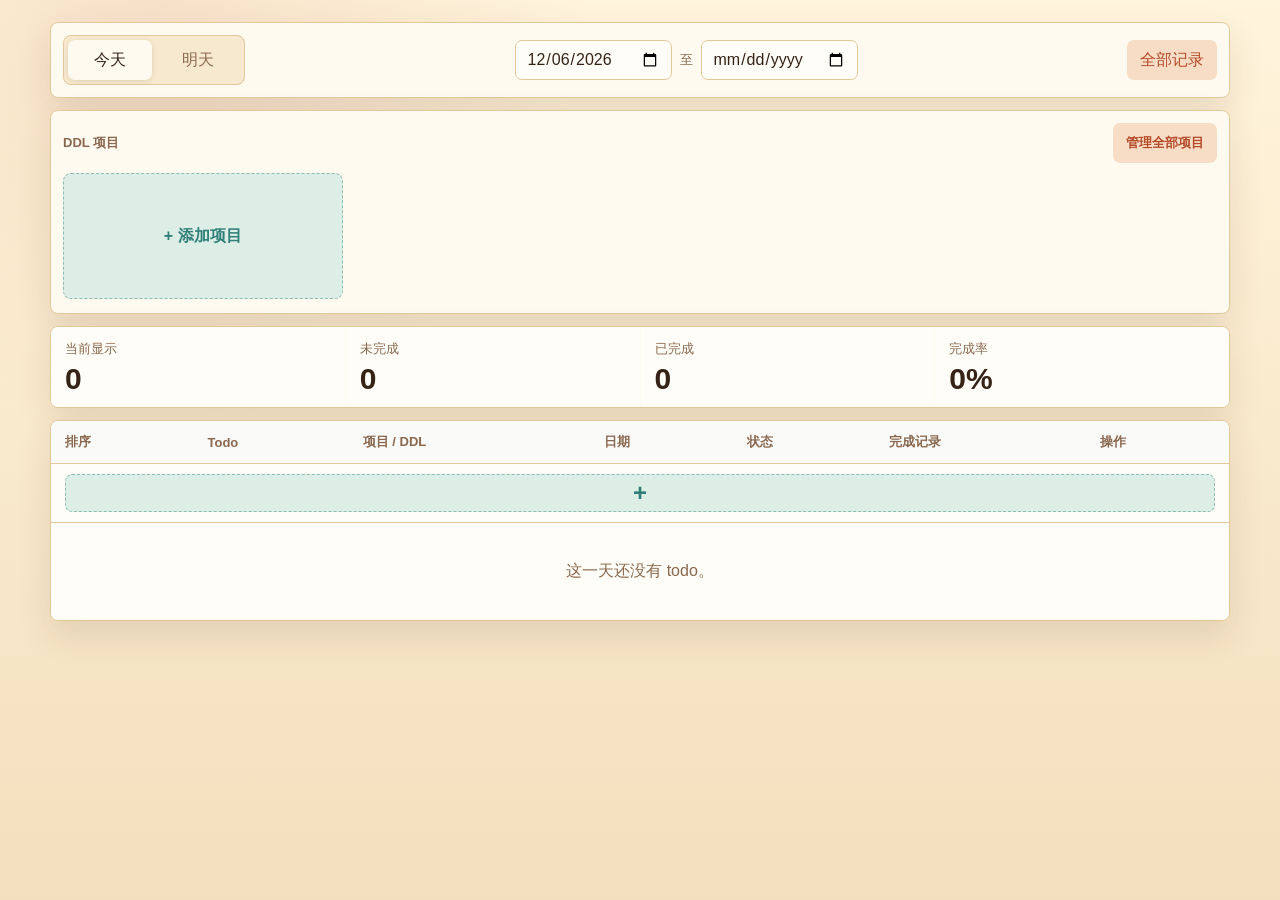
==== docs/index.html @ a2237c82 "Refine project countdown cards" ====
<!doctype html>
<html lang="zh-CN">
<head>
  <meta charset="utf-8">
  <meta name="viewport" content="width=device-width, initial-scale=1">
  <title>每日任务表</title>
  <style>
    :root {
      color-scheme: light;
      --bg: #f3dfbd;
      --panel: #fffaf0;
      --text: #352318;
      --muted: #8a684f;
      --line: #e3c89b;
      --red-bg: #fff0e8;
      --red-line: #b6402a;
      --red-text: #8d2d20;
      --green-bg: #eef4df;
      --green-line: #4f8a69;
      --green-text: #2e684e;
      --accent: #b44b2b;
      --accent-soft: #f7ddc5;
      --gold-soft: #fff2c8;
      --gold: #9f6718;
      --teal: #2f7f78;
      --teal-soft: #dceee5;
      --shadow: 0 14px 34px rgba(83, 48, 22, 0.12);
    }

    * {
      box-sizing: border-box;
    }

    body {
      margin: 0;
      min-height: 100vh;
      background:
        radial-gradient(circle at 12% 0%, rgba(180, 75, 43, 0.11), transparent 30%),
        linear-gradient(180deg, #fff4dc, var(--bg));
      color: var(--text);
      font-family: -apple-system, BlinkMacSystemFont, "Segoe UI", "PingFang SC",
        "Microsoft YaHei", sans-serif;
      letter-spacing: 0;
    }

    button,
    input,
    select,
    textarea {
      font: inherit;
    }

    button {
      cursor: pointer;
    }

    .app {
      width: min(1180px, calc(100vw - 28px));
      margin: 0 auto;
      padding: 22px 0 40px;
    }

    .topbar,
    .ddl-strip,
    .status-panel,
    .todo-panel,
    .calendar-panel {
      background: var(--panel);
      border: 1px solid var(--line);
      border-radius: 8px;
      box-shadow: var(--shadow);
      backdrop-filter: blur(2px);
    }

    .topbar {
      display: grid;
      grid-template-columns: auto minmax(260px, 1fr) auto;
      gap: 12px;
      align-items: center;
      padding: 12px;
      margin-bottom: 12px;
    }

    .segmented {
      display: inline-grid;
      grid-template-columns: repeat(2, minmax(84px, 1fr));
      gap: 4px;
      padding: 4px;
      border: 1px solid var(--line);
      border-radius: 8px;
      background: #f7e9cf;
    }

    .segmented button,
    .ghost,
    .primary,
    .icon-button {
      min-height: 40px;
      border: 0;
      border-radius: 7px;
      transition: transform 140ms ease, background 140ms ease, color 140ms ease;
    }

    .segmented button {
      padding: 0 14px;
      color: var(--muted);
      background: transparent;
    }

    .segmented button.active {
      color: var(--text);
      background: var(--panel);
      box-shadow: 0 1px 5px rgba(83, 48, 22, 0.14);
    }

    .range-control {
      display: flex;
      flex-wrap: wrap;
      gap: 8px;
      align-items: center;
      justify-content: center;
    }

    .range-control span {
      color: var(--muted);
      font-size: 13px;
    }

    input,
    select,
    textarea {
      min-height: 40px;
      padding: 9px 11px;
      color: var(--text);
      border: 1px solid var(--line);
      border-radius: 7px;
      background: #fffdf7;
      outline: none;
    }

    textarea {
      width: 100%;
      min-height: 90px;
      resize: vertical;
    }

    input:focus,
    select:focus,
    textarea:focus {
      border-color: var(--accent);
      box-shadow: 0 0 0 3px rgba(180, 75, 43, 0.16);
    }

    .ghost,
    .icon-button {
      color: var(--accent);
      background: var(--accent-soft);
    }

    .ghost {
      padding: 0 13px;
    }

    .primary {
      padding: 0 16px;
      color: #fff;
      background: var(--accent);
      font-weight: 720;
    }

    .segmented button:hover,
    .ghost:hover,
    .primary:hover,
    .icon-button:hover {
      transform: translateY(-1px);
    }

    .ddl-strip {
      display: grid;
      gap: 10px;
      padding: 12px;
      margin-bottom: 12px;
    }

    .section-title {
      display: flex;
      align-items: center;
      justify-content: space-between;
      gap: 10px;
      color: var(--muted);
      font-size: 13px;
      font-weight: 720;
    }

    .project-rail {
      display: grid;
      grid-auto-flow: column;
      grid-auto-columns: minmax(190px, calc((100% - 36px) / 4));
      gap: 12px;
      overflow-x: auto;
      overscroll-behavior-x: contain;
      padding-bottom: 2px;
      scroll-snap-type: x proximity;
    }

    .project-card {
      display: grid;
      grid-template-rows: 1fr auto;
      min-height: 126px;
      padding: 14px;
      border: 1px solid var(--line);
      border-radius: 8px;
      background: #fff7e8;
      scroll-snap-align: start;
    }

    .project-card.has-ddl {
      position: relative;
      overflow: hidden;
      background:
        linear-gradient(135deg, rgba(255, 242, 200, 0.96), rgba(255, 250, 240, 0.9)),
        var(--gold-soft);
      border-color: #d9aa4e;
    }

    .project-card.has-ddl::before {
      content: "";
      position: absolute;
      inset: 0 auto 0 0;
      width: 5px;
      background: linear-gradient(180deg, var(--accent), var(--gold));
    }

    .project-card.add-card {
      place-items: center;
      color: var(--teal);
      background: var(--teal-soft);
      border: 1px dashed rgba(47, 127, 120, 0.45);
      font-weight: 760;
    }

    .project-content {
      display: grid;
      gap: 9px;
      min-width: 0;
      padding-left: 2px;
    }

    .project-name {
      min-width: 0;
      font-size: 17px;
      font-weight: 780;
      line-height: 1.25;
      overflow: hidden;
      text-overflow: ellipsis;
      white-space: nowrap;
    }

    .project-countdown {
      display: grid;
      grid-template-columns: auto 1fr;
      gap: 10px;
      align-items: center;
    }

    .days-left {
      display: inline-flex;
      align-items: baseline;
      justify-content: center;
      min-width: 72px;
      min-height: 52px;
      padding: 4px 10px;
      color: #fffaf0;
      border-radius: 8px;
      background: linear-gradient(135deg, var(--accent), #d48737);
      box-shadow: 0 8px 18px rgba(180, 75, 43, 0.18);
      font-size: 28px;
      font-weight: 820;
      line-height: 1;
    }

    .days-left small {
      margin-left: 2px;
      font-size: 13px;
      font-weight: 720;
    }

    .countdown-text {
      color: var(--muted);
      font-size: 13px;
      font-weight: 700;
      line-height: 1.35;
    }

    .project-ddl {
      color: var(--gold);
      font-size: 13px;
      font-weight: 720;
    }

    .project-card-actions {
      display: flex;
      justify-content: flex-end;
      gap: 6px;
      margin-top: 8px;
    }

    .project-card-actions .icon-button {
      width: 34px;
      min-width: 34px;
      min-height: 34px;
      color: var(--accent);
      background: rgba(247, 221, 197, 0.78);
    }

    .project-list {
      display: grid;
      gap: 8px;
      max-height: 360px;
      overflow: auto;
    }

    .project-list-item {
      display: grid;
      grid-template-columns: minmax(160px, 1fr) 150px auto;
      gap: 8px;
      align-items: center;
      padding: 10px;
      border: 1px solid var(--line);
      border-radius: 8px;
      background: #fff7e8;
    }

    .main-content {
      display: grid;
      gap: 12px;
    }

    .status-panel {
      display: grid;
      grid-template-columns: repeat(4, minmax(0, 1fr));
      gap: 1px;
      overflow: hidden;
    }

    .metric {
      min-height: 78px;
      padding: 13px 14px;
      background: #fffdf7;
    }

    .metric span {
      display: block;
      margin-bottom: 6px;
      color: var(--muted);
      font-size: 13px;
    }

    .metric strong {
      font-size: 30px;
      line-height: 1;
    }

    .todo-panel {
      overflow: hidden;
    }

    table {
      width: 100%;
      min-width: 960px;
      border-collapse: collapse;
    }

    th,
    td {
      padding: 12px 14px;
      text-align: left;
      border-bottom: 1px solid var(--line);
      vertical-align: middle;
    }

    th {
      color: var(--muted);
      background: #fafbf9;
      font-size: 13px;
      font-weight: 720;
    }

    .add-row td {
      padding: 10px 14px;
      background: #fffdf7;
    }

    .add-todo {
      width: 100%;
      min-height: 38px;
      color: var(--teal);
      border: 1px dashed rgba(47, 127, 120, 0.45);
      border-radius: 7px;
      background: var(--teal-soft);
      font-size: 24px;
      font-weight: 780;
      line-height: 1;
    }

    .task-row.pending {
      color: var(--red-text);
      background: var(--red-bg);
    }

    .task-row.pending td:first-child {
      border-left: 4px solid var(--red-line);
    }

    .task-row.done {
      color: var(--green-text);
      background: var(--green-bg);
    }

    .task-row.done td:first-child {
      border-left: 4px solid var(--green-line);
    }

    .task-row.dragging {
      opacity: 0.5;
    }

    .drag-handle {
      color: var(--muted);
      font-size: 18px;
      user-select: none;
    }

    .task-title {
      min-width: 240px;
      font-weight: 720;
      line-height: 1.45;
      word-break: break-word;
    }

    .task-note {
      margin-top: 5px;
      color: inherit;
      opacity: 0.82;
      font-size: 13px;
      word-break: break-word;
    }

    .chip,
    .status {
      display: inline-flex;
      align-items: center;
      justify-content: center;
      min-height: 28px;
      max-width: 220px;
      padding: 0 10px;
      border-radius: 999px;
      border: 1px solid currentColor;
      background: rgba(255, 250, 240, 0.72);
      font-size: 13px;
      font-weight: 720;
      overflow: hidden;
      text-overflow: ellipsis;
      white-space: nowrap;
    }

    .ddl-small {
      margin-top: 6px;
      color: var(--gold);
      font-size: 13px;
      font-weight: 720;
    }

    .empty {
      padding: 38px 16px;
      color: var(--muted);
      text-align: center;
      background: #fffdf7;
    }

    .actions {
      display: flex;
      gap: 7px;
      justify-content: flex-end;
      min-width: 176px;
    }

    .icon-button {
      width: 38px;
      min-width: 38px;
      padding: 0;
      font-size: 17px;
      line-height: 1;
    }

    .hidden-note {
      color: var(--muted);
      font-size: 13px;
    }

    .calendar-panel {
      padding: 12px;
    }

    .calendar-grid {
      display: grid;
      grid-template-columns: repeat(auto-fill, minmax(180px, 1fr));
      gap: 10px;
    }

    .day-card {
      min-height: 148px;
      padding: 12px;
      border: 1px solid var(--line);
      border-radius: 8px;
      background: #fff7e8;
    }

    .day-card.today {
      border-color: var(--accent);
      box-shadow: inset 0 0 0 1px var(--accent);
    }

    .day-head {
      display: flex;
      justify-content: space-between;
      gap: 8px;
      margin-bottom: 10px;
      font-weight: 760;
    }

    .day-count {
      color: var(--muted);
      font-size: 13px;
      font-weight: 680;
    }

    .calendar-projects {
      display: grid;
      gap: 6px;
    }

    .calendar-project {
      display: grid;
      gap: 3px;
      padding: 8px;
      border-radius: 7px;
      background: #fffdf7;
      border: 1px solid var(--line);
    }

    .calendar-project strong {
      overflow: hidden;
      text-overflow: ellipsis;
      white-space: nowrap;
      font-size: 13px;
    }

    .calendar-project span {
      color: var(--muted);
      font-size: 12px;
    }

    dialog {
      width: min(700px, calc(100vw - 28px));
      max-height: min(760px, calc(100vh - 28px));
      padding: 0;
      border: 0;
      border-radius: 8px;
      box-shadow: 0 24px 70px rgba(31, 39, 45, 0.24);
      overflow: hidden;
    }

    dialog::backdrop {
      background: rgba(65, 39, 23, 0.38);
    }

    .dialog-body {
      display: grid;
      gap: 12px;
      padding: 18px;
      background: #fffdf7;
    }

    .dialog-body h2 {
      margin: 0;
      font-size: 22px;
      line-height: 1.2;
    }

    .dialog-body p {
      margin: 0;
      color: var(--muted);
      font-size: 14px;
      line-height: 1.45;
    }

    .dialog-grid {
      display: grid;
      gap: 10px;
    }

    .field {
      display: grid;
      gap: 5px;
    }

    .field label {
      color: var(--muted);
      font-size: 12px;
      line-height: 1;
    }

    .dialog-actions {
      display: flex;
      flex-wrap: wrap;
      justify-content: flex-end;
      gap: 8px;
    }

    .review-task {
      display: grid;
      gap: 8px;
      padding: 12px;
      border: 1px solid var(--line);
      border-radius: 8px;
      background: #fff7e8;
    }

    .review-meta {
      color: var(--muted);
      font-size: 13px;
    }

    .is-hidden {
      display: none;
    }

    @media (max-width: 820px) {
      .app {
        width: min(100vw - 18px, 1180px);
        padding-top: 14px;
      }

      .topbar,
      .status-panel {
        grid-template-columns: 1fr;
      }

      .range-control {
        justify-content: start;
      }

      .range-control input {
        flex: 1;
        min-width: 150px;
      }

      .project-rail {
        grid-auto-columns: minmax(190px, 84vw);
      }

      .project-list-item {
        grid-template-columns: 1fr;
      }
    }
  </style>
</head>
<body>
  <main class="app">
    <section class="topbar" aria-label="日期控制">
      <div class="segmented" role="tablist" aria-label="快速切换日期">
        <button type="button" id="todayBtn">今天</button>
        <button type="button" id="tomorrowBtn">明天</button>
      </div>

      <div class="range-control">
        <input type="date" id="rangeStart" aria-label="开始日期">
        <span>至</span>
        <input type="date" id="rangeEnd" aria-label="结束日期">
        <button type="button" class="ghost" id="clearRangeBtn">单日</button>
      </div>

      <button type="button" class="ghost" id="showAllBtn">全部记录</button>
    </section>

    <section class="ddl-strip" aria-label="DDL 项目">
      <div class="section-title">
        <span>DDL 项目</span>
        <span>
          <button class="ghost" type="button" id="manageProjectsBtn">管理全部项目</button>
          <span id="projectHint"></span>
        </span>
      </div>
      <div class="project-rail" id="projectRail"></div>
    </section>

    <section class="main-content" id="dailyView">
      <section class="status-panel" aria-label="Todo 完成情况">
        <div class="metric">
          <span>当前显示</span>
          <strong id="totalCount">0</strong>
        </div>
        <div class="metric">
          <span>未完成</span>
          <strong id="pendingCount">0</strong>
        </div>
        <div class="metric">
          <span>已完成</span>
          <strong id="doneCount">0</strong>
        </div>
        <div class="metric">
          <span>完成率</span>
          <strong id="doneRate">0%</strong>
        </div>
      </section>

      <section class="todo-panel" aria-label="Todo 清单">
        <table>
          <thead>
            <tr>
              <th>排序</th>
              <th>Todo</th>
              <th>项目 / DDL</th>
              <th>日期</th>
              <th>状态</th>
              <th>完成记录</th>
              <th>操作</th>
            </tr>
          </thead>
          <tbody id="taskBody"></tbody>
        </table>
        <div id="emptyState" class="empty" hidden>这一天还没有 todo。</div>
      </section>

      <p class="hidden-note" id="hiddenNote"></p>
    </section>

    <section class="calendar-panel is-hidden" id="calendarView" aria-label="日历视图">
      <div class="section-title">
        <span id="calendarTitle">日历视图</span>
        <span>按日期查看主要项目</span>
      </div>
      <div class="calendar-grid" id="calendarGrid"></div>
    </section>
  </main>

  <dialog id="projectDialog">
    <form class="dialog-body" id="projectForm" method="dialog">
      <h2 id="projectDialogTitle">添加项目</h2>
      <div class="dialog-grid">
        <input id="projectName" type="text" placeholder="项目名称">
        <div class="field">
          <label for="projectDdl">项目 DDL</label>
          <input type="date" id="projectDdl">
        </div>
      </div>
      <div class="dialog-actions">
        <button class="ghost" type="button" id="projectCancelBtn">取消</button>
        <button class="primary" type="submit">保存</button>
      </div>
    </form>
  </dialog>

  <dialog id="taskDialog">
    <form class="dialog-body" id="taskForm" method="dialog">
      <h2 id="taskDialogTitle">编辑 Todo</h2>
      <div class="dialog-grid">
        <textarea id="taskText" placeholder="Todo 内容"></textarea>
        <div class="field">
          <label for="taskProject">归属项目</label>
          <select id="taskProject"></select>
        </div>
        <input id="taskNote" type="text" placeholder="备注，可选">
      </div>
      <div class="dialog-actions">
        <button class="ghost" type="button" id="taskCancelBtn">取消</button>
        <button class="primary" type="submit">保存</button>
      </div>
    </form>
  </dialog>

  <dialog id="projectListDialog">
    <div class="dialog-body">
      <h2>全部项目</h2>
      <div class="project-list" id="projectListBody"></div>
      <div class="dialog-actions">
        <button class="ghost" type="button" id="projectListCloseBtn">关闭</button>
        <button class="primary" type="button" id="projectListAddBtn">添加项目</button>
      </div>
    </div>
  </dialog>

  <dialog id="reviewDialog">
    <div class="dialog-body">
      <h2>确认历史任务状态</h2>
      <p id="reviewIntro"></p>
      <div id="reviewBody"></div>
      <div class="dialog-actions">
        <button class="ghost" type="button" id="reviewKeepBtn">暂不完成</button>
        <button class="primary" type="button" id="reviewDoneBtn">确认完成</button>
      </div>
    </div>
  </dialog>

  <script>
    const STORAGE_KEY = "daily-todo-table-v1";
    const UNASSIGNED_PROJECT = "未归类";

    const state = loadData();
    state.selectedDate = formatDate(new Date());
    state.rangeStart = state.selectedDate;
    state.rangeEnd = "";
    state.viewMode = "date";
    state.editingProjectId = null;
    state.editingTaskId = null;
    state.reviewQueue = [];
    state.reviewIndex = 0;
    state.draggingTaskId = null;

    const els = {
      todayBtn: document.querySelector("#todayBtn"),
      tomorrowBtn: document.querySelector("#tomorrowBtn"),
      rangeStart: document.querySelector("#rangeStart"),
      rangeEnd: document.querySelector("#rangeEnd"),
      clearRangeBtn: document.querySelector("#clearRangeBtn"),
      showAllBtn: document.querySelector("#showAllBtn"),
      projectHint: document.querySelector("#projectHint"),
      manageProjectsBtn: document.querySelector("#manageProjectsBtn"),
      projectRail: document.querySelector("#projectRail"),
      dailyView: document.querySelector("#dailyView"),
      calendarView: document.querySelector("#calendarView"),
      calendarTitle: document.querySelector("#calendarTitle"),
      calendarGrid: document.querySelector("#calendarGrid"),
      totalCount: document.querySelector("#totalCount"),
      pendingCount: document.querySelector("#pendingCount"),
      doneCount: document.querySelector("#doneCount"),
      doneRate: document.querySelector("#doneRate"),
      taskBody: document.querySelector("#taskBody"),
      emptyState: document.querySelector("#emptyState"),
      hiddenNote: document.querySelector("#hiddenNote"),
      projectDialog: document.querySelector("#projectDialog"),
      projectForm: document.querySelector("#projectForm"),
      projectDialogTitle: document.querySelector("#projectDialogTitle"),
      projectName: document.querySelector("#projectName"),
      projectDdl: document.querySelector("#projectDdl"),
      projectCancelBtn: document.querySelector("#projectCancelBtn"),
      projectListDialog: document.querySelector("#projectListDialog"),
      projectListBody: document.querySelector("#projectListBody"),
      projectListCloseBtn: document.querySelector("#projectListCloseBtn"),
      projectListAddBtn: document.querySelector("#projectListAddBtn"),
      taskDialog: document.querySelector("#taskDialog"),
      taskForm: document.querySelector("#taskForm"),
      taskDialogTitle: document.querySelector("#taskDialogTitle"),
      taskText: document.querySelector("#taskText"),
      taskProject: document.querySelector("#taskProject"),
      taskNote: document.querySelector("#taskNote"),
      taskCancelBtn: document.querySelector("#taskCancelBtn"),
      reviewDialog: document.querySelector("#reviewDialog"),
      reviewIntro: document.querySelector("#reviewIntro"),
      reviewBody: document.querySelector("#reviewBody"),
      reviewKeepBtn: document.querySelector("#reviewKeepBtn"),
      reviewDoneBtn: document.querySelector("#reviewDoneBtn")
    };

    init();

    function init() {
      els.rangeStart.value = state.selectedDate;

      els.todayBtn.addEventListener("click", () => selectSingleDate(formatDate(new Date())));
      els.tomorrowBtn.addEventListener("click", () => selectSingleDate(addDays(formatDate(new Date()), 1)));
      els.rangeStart.addEventListener("change", updateDateControls);
      els.rangeEnd.addEventListener("change", updateDateControls);
      els.clearRangeBtn.addEventListener("click", () => selectSingleDate(els.rangeStart.value || formatDate(new Date())));
      els.showAllBtn.addEventListener("click", toggleAll);

      els.projectRail.addEventListener("click", handleProjectRailClick);
      els.manageProjectsBtn.addEventListener("click", openProjectList);
      els.projectForm.addEventListener("submit", saveProject);
      els.projectCancelBtn.addEventListener("click", () => els.projectDialog.close());
      els.projectListBody.addEventListener("click", handleProjectListClick);
      els.projectListCloseBtn.addEventListener("click", () => els.projectListDialog.close());
      els.projectListAddBtn.addEventListener("click", () => {
        els.projectListDialog.close();
        openProjectDialog();
      });

      els.taskBody.addEventListener("click", handleTaskClick);
      els.taskBody.addEventListener("dragstart", handleDragStart);
      els.taskBody.addEventListener("dragover", handleDragOver);
      els.taskBody.addEventListener("drop", handleDrop);
      els.taskBody.addEventListener("dragend", handleDragEnd);
      els.taskForm.addEventListener("submit", saveTask);
      els.taskCancelBtn.addEventListener("click", () => els.taskDialog.close());

      els.reviewKeepBtn.addEventListener("click", () => answerReview(false));
      els.reviewDoneBtn.addEventListener("click", () => answerReview(true));

      render();
      openDailyReview();
    }

    function updateDateControls() {
      if (!els.rangeStart.value) return;

      state.rangeStart = els.rangeStart.value;
      state.rangeEnd = els.rangeEnd.value;
      state.selectedDate = els.rangeStart.value;

      if (state.rangeEnd && state.rangeEnd < state.rangeStart) {
        [state.rangeStart, state.rangeEnd] = [state.rangeEnd, state.rangeStart];
        els.rangeStart.value = state.rangeStart;
        els.rangeEnd.value = state.rangeEnd;
      }

      state.viewMode = state.rangeEnd ? "calendar" : "date";
      render();
    }

    function selectSingleDate(date) {
      state.selectedDate = date;
      state.rangeStart = date;
      state.rangeEnd = "";
      state.viewMode = "date";
      els.rangeStart.value = date;
      els.rangeEnd.value = "";
      render();
    }

    function toggleAll() {
      state.viewMode = state.viewMode === "all" ? "date" : "all";
      if (state.viewMode === "date") {
        state.rangeEnd = "";
        els.rangeEnd.value = "";
      }
      render();
    }

    function handleProjectRailClick(event) {
      const button = event.target.closest("button[data-project-action]");
      const card = event.target.closest("[data-project-id]");

      if (event.target.closest("[data-add-project]")) {
        openProjectDialog();
        return;
      }

      if (!button || !card) return;
      const project = findProject(card.dataset.projectId);
      if (!project) return;

      if (button.dataset.projectAction === "edit") {
        els.projectListDialog.close();
        openProjectDialog(project);
      }

      if (button.dataset.projectAction === "delete") {
        state.tasks.forEach((task) => {
          if (task.projectId === project.id) task.projectId = "";
        });
        state.projects = state.projects.filter((item) => item.id !== project.id);
        saveData();
        render();
      }
    }

    function openProjectDialog(project = null) {
      state.editingProjectId = project ? project.id : null;
      els.projectDialogTitle.textContent = project ? "修改项目" : "添加项目";
      els.projectName.value = project ? project.name : "";
      els.projectDdl.value = project ? project.ddl || "" : "";
      els.projectDialog.showModal();
      els.projectName.focus();
    }

    function saveProject(event) {
      event.preventDefault();
      const name = els.projectName.value.trim() || "未命名项目";
      const ddl = els.projectDdl.value;

      if (state.editingProjectId) {
        const project = findProject(state.editingProjectId);
        if (project) {
          project.name = name;
          project.ddl = ddl;
        }
      } else {
        state.projects.push({
          id: crypto.randomUUID ? crypto.randomUUID() : `project-${Date.now()}`,
          name,
          ddl,
          createdAt: new Date().toISOString()
        });
      }

      state.editingProjectId = null;
      els.projectDialog.close();
      saveData();
      render();
      renderProjectListDialog();
    }

    function openProjectList() {
      renderProjectListDialog();
      els.projectListDialog.showModal();
    }

    function renderProjectListDialog() {
      const projects = [...state.projects].sort(compareProjects);
      els.projectListBody.innerHTML = projects.length
        ? projects.map(projectListItem).join("")
        : `<div class="empty">还没有项目。</div>`;
    }

    function projectListItem(project) {
      const ddl = project.ddl ? friendlyDate(project.ddl) : "未设置 DDL";
      return `
        <div class="project-list-item" data-project-id="${project.id}">
          <div class="project-name" title="${escapeHtml(project.name)}">${escapeHtml(project.name)}</div>
          <div class="project-ddl">${ddl}</div>
          <div class="project-card-actions">
            <button class="icon-button" type="button" data-project-action="edit" title="修改项目" aria-label="修改项目">✎</button>
            <button class="icon-button" type="button" data-project-action="delete" title="删除项目" aria-label="删除项目">×</button>
          </div>
        </div>
      `;
    }

    function handleProjectListClick(event) {
      const button = event.target.closest("button[data-project-action]");
      const row = event.target.closest("[data-project-id]");
      if (!button || !row) return;
      const project = findProject(row.dataset.projectId);
      if (!project) return;

      if (button.dataset.projectAction === "edit") {
        openProjectDialog(project);
      }

      if (button.dataset.projectAction === "delete") {
        state.tasks.forEach((task) => {
          if (task.projectId === project.id) task.projectId = "";
        });
        state.projects = state.projects.filter((item) => item.id !== project.id);
        saveData();
        render();
        renderProjectListDialog();
      }
    }

    function handleTaskClick(event) {
      const addButton = event.target.closest("[data-add-task]");
      if (addButton) {
        addBlankTask();
        return;
      }

      const button = event.target.closest("button[data-action]");
      if (!button) return;
      const task = state.tasks.find((item) => item.id === button.dataset.id);
      if (!task) return;

      if (button.dataset.action === "toggle") {
        task.done = !task.done;
        task.completedAt = task.done ? new Date().toISOString() : null;
        task.completedDate = task.done ? formatDate(new Date()) : "";
      }

      if (button.dataset.action === "edit") {
        openTaskDialog(task);
        return;
      }

      if (button.dataset.action === "delete") {
        state.tasks = state.tasks.filter((item) => item.id !== task.id);
      }

      saveData();
      render();
    }

    function addBlankTask() {
      const task = {
        id: crypto.randomUUID ? crypto.randomUUID() : `task-${Date.now()}`,
        text: "",
        note: "",
        projectId: "",
        targetDate: state.viewMode === "all" ? formatDate(new Date()) : state.selectedDate,
        done: false,
        createdAt: new Date().toISOString(),
        completedAt: null,
        completedDate: "",
        order: nextOrder()
      };
      state.tasks.unshift(task);
      saveData();
      render();
      openTaskDialog(task);
    }

    function openTaskDialog(task) {
      state.editingTaskId = task.id;
      els.taskDialogTitle.textContent = task.text ? "修改 Todo" : "完善 Todo";
      els.taskText.value = task.text;
      els.taskNote.value = task.note || "";
      renderProjectOptions(els.taskProject, task.projectId || "");
      els.taskDialog.showModal();
      els.taskText.focus();
    }

    function saveTask(event) {
      event.preventDefault();
      const task = state.tasks.find((item) => item.id === state.editingTaskId);
      if (task) {
        task.text = els.taskText.value.trim();
        task.note = els.taskNote.value.trim();
        task.projectId = els.taskProject.value || "";
      }
      state.editingTaskId = null;
      els.taskDialog.close();
      saveData();
      render();
    }

    function handleDragStart(event) {
      const row = event.target.closest("tr[data-task-id]");
      if (!row) return;
      state.draggingTaskId = row.dataset.taskId;
      row.classList.add("dragging");
      event.dataTransfer.effectAllowed = "move";
      event.dataTransfer.setData("text/plain", row.dataset.taskId);
    }

    function handleDragOver(event) {
      if (!event.target.closest("tr[data-task-id]")) return;
      event.preventDefault();
      event.dataTransfer.dropEffect = "move";
    }

    function handleDrop(event) {
      const row = event.target.closest("tr[data-task-id]");
      if (!row || !state.draggingTaskId || row.dataset.taskId === state.draggingTaskId) return;
      event.preventDefault();
      reorderVisibleTasks(state.draggingTaskId, row.dataset.taskId);
      saveData();
      render();
    }

    function handleDragEnd() {
      state.draggingTaskId = null;
      document.querySelectorAll(".dragging").forEach((item) => item.classList.remove("dragging"));
    }

    function reorderVisibleTasks(sourceId, targetId) {
      const visible = getVisibleTasks();
      const sourceIndex = visible.findIndex((task) => task.id === sourceId);
      const targetIndex = visible.findIndex((task) => task.id === targetId);
      if (sourceIndex < 0 || targetIndex < 0) return;

      const [source] = visible.splice(sourceIndex, 1);
      visible.splice(targetIndex, 0, source);
      visible.forEach((task, index) => {
        task.order = index + 1;
      });
    }

    function getVisibleTasks() {
      const today = formatDate(new Date());
      return state.tasks.filter((task) => {
        if (state.viewMode === "all") return true;
        if (state.viewMode === "calendar") return task.targetDate >= state.rangeStart && task.targetDate <= state.rangeEnd;
        if (task.targetDate !== state.selectedDate) return false;
        if (!task.done && task.targetDate < today) return false;
        return true;
      }).sort(compareTasks);
    }

    function getHiddenOverdueCount() {
      const today = formatDate(new Date());
      return state.tasks.filter((task) => !task.done && task.targetDate < today).length;
    }

    function render() {
      renderTopbar();
      renderProjects();

      if (state.viewMode === "calendar") {
        els.dailyView.classList.add("is-hidden");
        els.calendarView.classList.remove("is-hidden");
        renderCalendar();
        return;
      }

      els.calendarView.classList.add("is-hidden");
      els.dailyView.classList.remove("is-hidden");
      renderDaily();
    }

    function renderTopbar() {
      const today = formatDate(new Date());
      const tomorrow = addDays(today, 1);

      els.todayBtn.classList.toggle("active", state.viewMode === "date" && state.selectedDate === today);
      els.tomorrowBtn.classList.toggle("active", state.viewMode === "date" && state.selectedDate === tomorrow);
      els.showAllBtn.textContent = state.viewMode === "all" ? "返回日期" : "全部记录";
      els.clearRangeBtn.hidden = !state.rangeEnd && state.viewMode !== "calendar";
    }

    function renderProjects() {
      const ddlProjects = [...state.projects]
        .filter((project) => project.ddl)
        .sort(compareProjects);

      const firstProjects = ddlProjects.slice(0, 3);
      const remainingProjects = ddlProjects.slice(3);
      els.projectHint.textContent = remainingProjects.length ? "左右滑动查看更多" : "";
      els.projectRail.innerHTML = firstProjects.map(projectCard).join("")
        + addProjectCard()
        + remainingProjects.map(projectCard).join("");
    }

    function projectCard(project) {
      const countdown = getDdlCountdown(project.ddl);
      return `
        <div class="project-card has-ddl" data-project-id="${project.id}">
          <div class="project-content">
            <div class="project-name" title="${escapeHtml(project.name)}">${escapeHtml(project.name)}</div>
            <div class="project-countdown">
              <div class="days-left">${countdown.days}<small>天</small></div>
              <div class="countdown-text">距离 ${friendlyDate(project.ddl)}<br>${countdown.label}</div>
            </div>
          </div>
          <div class="project-card-actions">
            <button class="icon-button" type="button" data-project-action="edit" title="修改项目" aria-label="修改项目">✎</button>
            <button class="icon-button" type="button" data-project-action="delete" title="删除项目" aria-label="删除项目">×</button>
          </div>
        </div>
      `;
    }

    function addProjectCard() {
      return `
        <button class="project-card add-card" type="button" data-add-project>
          <span>+ 添加项目</span>
        </button>
      `;
    }

    function getDdlCountdown(dateString) {
      const today = new Date(`${formatDate(new Date())}T00:00:00`);
      const ddl = new Date(`${dateString}T00:00:00`);
      const diff = Math.ceil((ddl - today) / 86400000);
      if (diff > 0) return { days: diff, label: `还剩 ${diff} 天` };
      if (diff === 0) return { days: 0, label: "今天截止" };
      return { days: Math.abs(diff), label: `已超期 ${Math.abs(diff)} 天` };
    }

    function renderDaily() {
      const visibleTasks = getVisibleTasks();
      const pending = visibleTasks.filter((task) => !task.done).length;
      const done = visibleTasks.filter((task) => task.done).length;
      const total = visibleTasks.length;

      els.totalCount.textContent = total;
      els.pendingCount.textContent = pending;
      els.doneCount.textContent = done;
      els.doneRate.textContent = total ? `${Math.round((done / total) * 100)}%` : "0%";

      els.taskBody.innerHTML = addTaskRow() + visibleTasks.map(taskRow).join("");
      els.emptyState.hidden = visibleTasks.length > 0;

      const hiddenCount = getHiddenOverdueCount();
      els.hiddenNote.textContent = hiddenCount
        ? `已隐藏 ${hiddenCount} 条早于今天且未完成的红色任务。需要查看时点“全部记录”。`
        : "";

      if (state.viewMode === "all") {
        els.hiddenNote.textContent = "全部记录会显示历史红色任务；日常日期视图会自动隐藏早于今天的未完成任务。";
      }
    }

    function addTaskRow() {
      return `
        <tr class="add-row">
          <td colspan="7">
            <button class="add-todo" type="button" data-add-task title="添加空白 todo" aria-label="添加空白 todo">+</button>
          </td>
        </tr>
      `;
    }

    function taskRow(task) {
      const project = getProjectForTask(task);
      const status = task.done ? "已完成" : "未完成";
      const actionLabel = task.done ? "↺" : "✓";
      const actionTitle = task.done ? "标记为未完成" : "标记为完成";
      const rowClass = task.done ? "done" : "pending";
      const text = task.text || "空白 Todo";
      const note = task.note ? `<div class="task-note">${escapeHtml(task.note)}</div>` : "";
      const ddl = project.ddl ? `<div class="ddl-small">DDL ${friendlyDate(project.ddl)}</div>` : "";
      const completedDate = task.completedDate ? friendlyDate(task.completedDate) : "未完成";

      return `
        <tr class="task-row ${rowClass}" draggable="true" data-task-id="${task.id}">
          <td><span class="drag-handle">↕</span></td>
          <td>
            <div class="task-title">${escapeHtml(text)}</div>
            ${note}
          </td>
          <td>
            <div class="chip" title="${escapeHtml(project.name)}">${escapeHtml(project.name)}</div>
            ${ddl}
          </td>
          <td>${friendlyDate(task.targetDate)}</td>
          <td><span class="status">${status}</span></td>
          <td>${completedDate}</td>
          <td>
            <div class="actions">
              <button class="icon-button" type="button" data-action="toggle" data-id="${task.id}" title="${actionTitle}" aria-label="${actionTitle}">${actionLabel}</button>
              <button class="icon-button" type="button" data-action="edit" data-id="${task.id}" title="修改 Todo" aria-label="修改 Todo">✎</button>
              <button class="icon-button" type="button" data-action="delete" data-id="${task.id}" title="删除 Todo" aria-label="删除 Todo">×</button>
            </div>
          </td>
        </tr>
      `;
    }

    function renderCalendar() {
      const start = state.rangeStart;
      const end = state.rangeEnd;
      const days = enumerateDates(start, end);
      els.calendarTitle.textContent = `${friendlyDate(start)} - ${friendlyDate(end)}`;
      els.calendarGrid.innerHTML = days.map(dayCard).join("");
    }

    function dayCard(date) {
      const today = formatDate(new Date());
      const tasks = state.tasks.filter((task) => task.targetDate === date);
      const projectGroups = groupTasksByProject(tasks);
      const content = projectGroups.length
        ? projectGroups.map(calendarProject).join("")
        : `<div class="empty">没有 todo</div>`;

      return `
        <article class="day-card ${date === today ? "today" : ""}">
          <div class="day-head">
            <span>${friendlyDate(date)}</span>
            <span class="day-count">${tasks.length} 条</span>
          </div>
          <div class="calendar-projects">${content}</div>
        </article>
      `;
    }

    function calendarProject(group) {
      const done = group.tasks.filter((task) => task.done).length;
      return `
        <div class="calendar-project">
          <strong title="${escapeHtml(group.project.name)}">${escapeHtml(group.project.name)}</strong>
          <span>${group.tasks.length} 条 todo，完成 ${done} 条</span>
        </div>
      `;
    }

    function groupTasksByProject(tasks) {
      const map = new Map();
      tasks.forEach((task) => {
        const project = getProjectForTask(task);
        if (!map.has(project.id)) {
          map.set(project.id, {
            project,
            tasks: []
          });
        }
        map.get(project.id).tasks.push(task);
      });

      return [...map.values()].sort((a, b) => compareProjects(a.project, b.project));
    }

    function openDailyReview() {
      const today = formatDate(new Date());
      if (state.lastReviewDate === today) return;

      state.reviewQueue = state.tasks
        .filter((task) => !task.done && task.targetDate < today)
        .sort((a, b) => a.targetDate.localeCompare(b.targetDate) || compareTasks(a, b));

      if (!state.reviewQueue.length) {
        state.lastReviewDate = today;
        saveData();
        return;
      }

      state.reviewIndex = 0;
      renderReview();
      els.reviewDialog.showModal();
    }

    function renderReview() {
      const task = state.reviewQueue[state.reviewIndex];
      if (!task) {
        state.lastReviewDate = formatDate(new Date());
        saveData();
        els.reviewDialog.close();
        render();
        return;
      }

      const project = getProjectForTask(task);
      els.reviewIntro.textContent = `${friendlyDate(task.targetDate)} 的 todo 还没有确认状态。`;
      els.reviewBody.innerHTML = `
        <div class="review-task">
          <strong>${escapeHtml(task.text || "空白 Todo")}</strong>
          <div class="review-meta">${escapeHtml(project.name)} · ${state.reviewIndex + 1}/${state.reviewQueue.length}</div>
        </div>
      `;
    }

    function answerReview(isDone) {
      const task = state.reviewQueue[state.reviewIndex];
      if (task && isDone) {
        task.done = true;
        task.completedDate = task.targetDate;
        task.completedAt = `${task.targetDate}T23:59:59`;
      }
      state.reviewIndex += 1;
      renderReview();
    }

    function renderProjectOptions(select, selectedValue = "") {
      const projects = [...state.projects].sort(compareProjects);
      const options = [`<option value="">${UNASSIGNED_PROJECT}</option>`]
        .concat(projects.map((project) => `<option value="${project.id}">${escapeHtml(project.name)}</option>`));
      select.innerHTML = options.join("");
      select.value = projects.some((project) => project.id === selectedValue) ? selectedValue : "";
    }

    function compareTasks(a, b) {
      if (state.viewMode === "all" && a.targetDate !== b.targetDate) {
        return b.targetDate.localeCompare(a.targetDate);
      }
      return (a.order || 0) - (b.order || 0) || new Date(b.createdAt) - new Date(a.createdAt);
    }

    function compareProjects(a, b) {
      const aHasDdl = Boolean(a.ddl);
      const bHasDdl = Boolean(b.ddl);
      if (aHasDdl !== bHasDdl) return aHasDdl ? -1 : 1;
      if (aHasDdl && a.ddl !== b.ddl) return a.ddl.localeCompare(b.ddl);
      return a.name.localeCompare(b.name, "zh-CN");
    }

    function findProject(id) {
      return state.projects.find((project) => project.id === id);
    }

    function getProjectForTask(task) {
      return findProject(task.projectId) || {
        id: "",
        name: UNASSIGNED_PROJECT,
        ddl: ""
      };
    }

    function nextOrder() {
      return Math.max(0, ...state.tasks.map((task) => task.order || 0)) + 1;
    }

    function enumerateDates(start, end) {
      const dates = [];
      let cursor = new Date(`${start}T00:00:00`);
      const last = new Date(`${end}T00:00:00`);
      while (cursor <= last) {
        dates.push(formatDate(cursor));
        cursor.setDate(cursor.getDate() + 1);
      }
      return dates;
    }

    function loadData() {
      try {
        const saved = JSON.parse(localStorage.getItem(STORAGE_KEY));
        if (Array.isArray(saved)) return migrateArrayData(saved);

        const data = saved || {};
        const projects = (Array.isArray(data.projects) ? data.projects : [])
          .map(normalizeProject)
          .filter(Boolean);
        const tasks = (Array.isArray(data.tasks) ? data.tasks : []).map((task, index) => normalizeTask({
          ...task,
          projectId: task.projectId || migrateProject(projects, task.project, task.projectDdl),
          order: task.order || index + 1
        }));

        return {
          tasks,
          projects,
          lastReviewDate: data.lastReviewDate || ""
        };
      } catch {
        return {
          tasks: [],
          projects: [],
          lastReviewDate: ""
        };
      }
    }

    function migrateArrayData(oldTasks) {
      const projects = [];
      const tasks = oldTasks.map((task, index) => normalizeTask({
        ...task,
        projectId: migrateProject(projects, task.project, task.projectDdl),
        order: task.order || index + 1
      }));
      return {
        tasks,
        projects,
        lastReviewDate: ""
      };
    }

    function migrateProject(projects, projectName, projectDdl) {
      const name = projectName || projectName === "" ? String(projectName).trim() : "";
      const safeName = name && name !== "未分类" ? name : UNASSIGNED_PROJECT;
      if (safeName === UNASSIGNED_PROJECT) return "";

      let project = projects.find((item) => item.name === safeName);
      if (!project) {
        project = {
          id: crypto.randomUUID ? crypto.randomUUID() : `project-${Date.now()}-${projects.length}`,
          name: safeName,
          ddl: projectDdl || "",
          createdAt: new Date().toISOString()
        };
        projects.push(project);
      }
      if (projectDdl && !project.ddl) project.ddl = projectDdl;
      return project.id;
    }

    function normalizeTask(task) {
      const done = Boolean(task.done);
      return {
        id: task.id || (crypto.randomUUID ? crypto.randomUUID() : `task-${Date.now()}`),
        text: task.text || "",
        note: task.note || "",
        projectId: task.projectId || "",
        targetDate: task.targetDate || formatDate(new Date()),
        done,
        createdAt: task.createdAt || new Date().toISOString(),
        completedAt: task.completedAt || null,
        completedDate: task.completedDate || (done && task.completedAt ? formatDate(task.completedAt) : ""),
        order: task.order || 9999
      };
    }

    function normalizeProject(project) {
      if (!project || !project.name) return null;
      return {
        id: project.id || (crypto.randomUUID ? crypto.randomUUID() : `project-${Date.now()}`),
        name: project.name,
        ddl: project.ddl || "",
        createdAt: project.createdAt || new Date().toISOString()
      };
    }

    function saveData() {
      localStorage.setItem(STORAGE_KEY, JSON.stringify({
        tasks: state.tasks,
        projects: state.projects,
        lastReviewDate: state.lastReviewDate || ""
      }));
    }

    function formatDate(date) {
      const value = date instanceof Date ? date : new Date(date);
      const year = value.getFullYear();
      const month = String(value.getMonth() + 1).padStart(2, "0");
      const day = String(value.getDate()).padStart(2, "0");
      return `${year}-${month}-${day}`;
    }

    function addDays(dateString, days) {
      const date = new Date(`${dateString}T00:00:00`);
      date.setDate(date.getDate() + days);
      return formatDate(date);
    }

    function friendlyDate(dateString) {
      const date = new Date(`${dateString}T00:00:00`);
      return date.toLocaleDateString("zh-CN", {
        month: "long",
        day: "numeric",
        weekday: "short"
      });
    }

    function escapeHtml(value) {
      return String(value)
        .replaceAll("&", "&amp;")
        .replaceAll("<", "&lt;")
        .replaceAll(">", "&gt;")
        .replaceAll('"', "&quot;")
        .replaceAll("'", "&#039;");
    }
  </script>
</body>
</html>
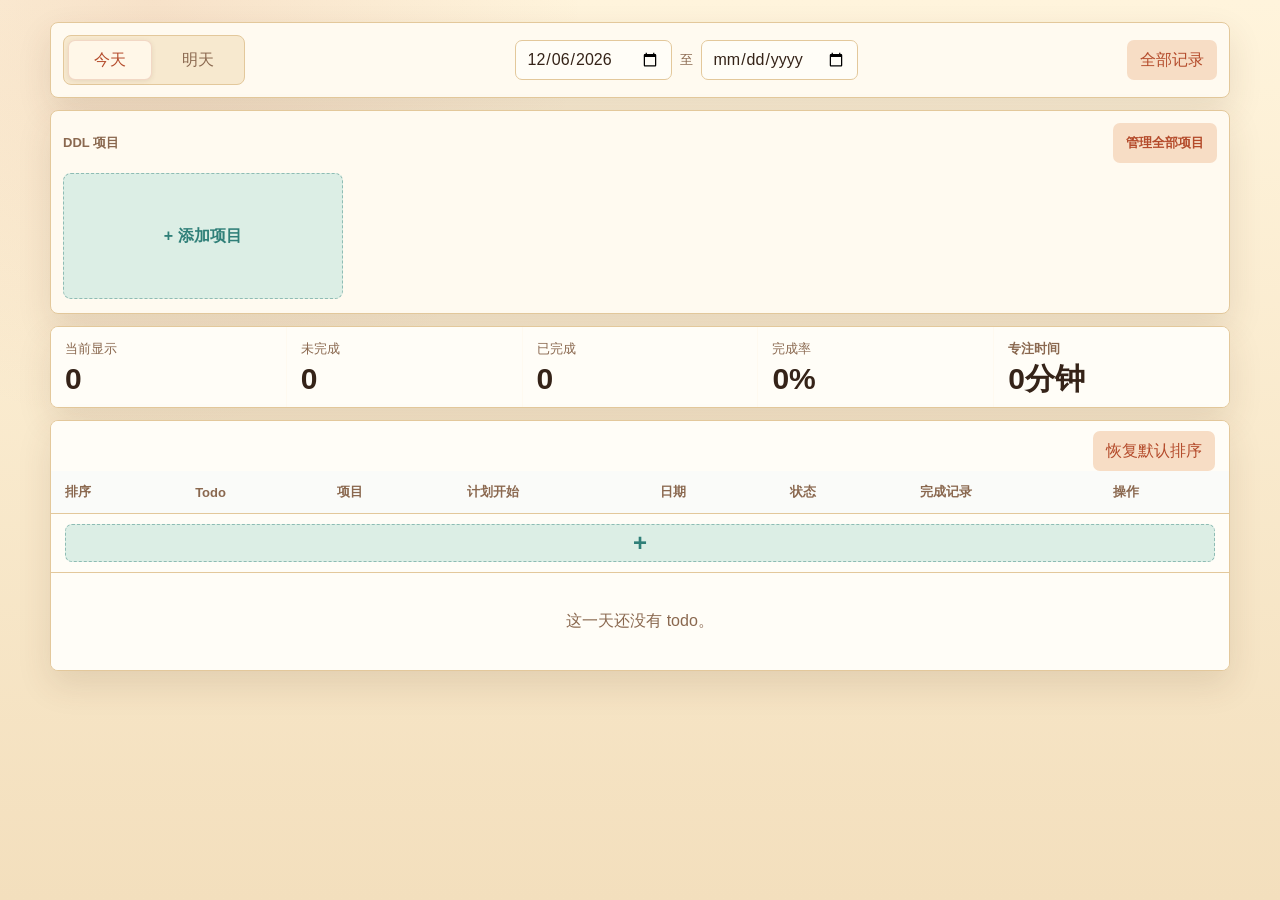
==== commit 8cd7e64a: "Refine editing flows and project grouping" ====
--- a/docs/index.html
+++ b/docs/index.html
@@ -105,12 +105,23 @@
       padding: 0 14px;
       color: var(--muted);
       background: transparent;
+      outline: none;
     }
 
     .segmented button.active {
-      color: var(--text);
-      background: var(--panel);
-      box-shadow: 0 1px 5px rgba(83, 48, 22, 0.14);
+      color: var(--accent);
+      background: #fff7e8;
+      box-shadow: inset 0 0 0 1px rgba(180, 75, 43, 0.18), 0 1px 5px rgba(83, 48, 22, 0.1);
+    }
+
+    .segmented button:focus-visible,
+    .ghost:focus-visible,
+    .primary:focus-visible,
+    .icon-button:focus-visible,
+    .add-todo:focus-visible,
+    .metric-button:focus-visible {
+      outline: 2px solid rgba(180, 75, 43, 0.28);
+      outline-offset: 2px;
     }
 
     .range-control {
@@ -223,6 +234,20 @@
       border-color: #d9aa4e;
     }
 
+    .project-card.due-soon {
+      background:
+        linear-gradient(135deg, rgba(255, 232, 213, 0.98), rgba(255, 247, 232, 0.92)),
+        #fff0e8;
+      border-color: #cf7042;
+    }
+
+    .project-card.due-later {
+      background:
+        linear-gradient(135deg, rgba(255, 245, 216, 0.96), rgba(255, 250, 240, 0.9)),
+        var(--gold-soft);
+      border-color: #d9aa4e;
+    }
+
     .project-card.has-ddl::before {
       content: "";
       position: absolute;
@@ -231,12 +256,29 @@
       background: linear-gradient(180deg, var(--accent), var(--gold));
     }
 
+    .project-card.due-later::before {
+      background: linear-gradient(180deg, var(--gold), #d9aa4e);
+    }
+
     .project-card.add-card {
       place-items: center;
       color: var(--teal);
       background: var(--teal-soft);
       border: 1px dashed rgba(47, 127, 120, 0.45);
       font-weight: 760;
+    }
+
+    .project-card.other-card {
+      color: rgba(122, 97, 72, 0.78);
+      background: rgba(242, 234, 219, 0.55);
+      border-color: rgba(138, 104, 79, 0.22);
+    }
+
+    .other-count {
+      margin-top: 8px;
+      color: var(--muted);
+      font-size: 13px;
+      font-weight: 720;
     }
 
     .project-content {
@@ -285,6 +327,16 @@
       font-weight: 720;
     }
 
+    .project-card.due-later .days-left {
+      color: #5f401f;
+      background: linear-gradient(135deg, #f3cf83, #e6b85d);
+      box-shadow: 0 8px 18px rgba(159, 103, 24, 0.14);
+    }
+
+    .project-card.due-soon .days-left {
+      background: linear-gradient(135deg, #b6402a, #d36a32);
+    }
+
     .countdown-text {
       color: var(--muted);
       font-size: 13px;
@@ -316,8 +368,33 @@
     .project-list {
       display: grid;
       gap: 8px;
-      max-height: 360px;
+      max-height: 420px;
       overflow: auto;
+    }
+
+    .project-list-group {
+      display: grid;
+      gap: 8px;
+    }
+
+    .project-list-group + .project-list-group {
+      margin-top: 10px;
+      padding-top: 10px;
+      border-top: 1px solid rgba(227, 200, 155, 0.45);
+    }
+
+    .project-list-heading {
+      display: flex;
+      align-items: center;
+      justify-content: space-between;
+      color: var(--muted);
+      font-size: 13px;
+      font-weight: 780;
+    }
+
+    .project-list-heading strong {
+      color: var(--ink);
+      font-size: 15px;
     }
 
     .project-list-item {
@@ -338,7 +415,7 @@
 
     .status-panel {
       display: grid;
-      grid-template-columns: repeat(4, minmax(0, 1fr));
+      grid-template-columns: repeat(5, minmax(0, 1fr));
       gap: 1px;
       overflow: hidden;
     }
@@ -361,13 +438,65 @@
       line-height: 1;
     }
 
+    .metric-button {
+      width: 100%;
+      min-height: 78px;
+      padding: 13px 14px;
+      color: inherit;
+      text-align: left;
+      border: 0;
+      background: #fffdf7;
+    }
+
+    .metric-button span {
+      display: block;
+      margin-bottom: 6px;
+      color: var(--muted);
+      font-size: 13px;
+      font-weight: 720;
+    }
+
+    .metric-button strong {
+      font-size: 30px;
+      line-height: 1;
+    }
+
     .todo-panel {
       overflow: hidden;
     }
 
+    .todo-tools {
+      display: flex;
+      justify-content: flex-end;
+      padding: 10px 14px 0;
+      background: #fffdf7;
+    }
+
+    .inline-input,
+    .inline-select,
+    .inline-date,
+    .inline-time {
+      width: 100%;
+      min-width: 0;
+      min-height: 34px;
+      padding: 6px 8px;
+      color: inherit;
+      border-color: rgba(227, 200, 155, 0.65);
+      background: rgba(255, 253, 247, 0.72);
+      font-weight: 720;
+    }
+
+    .inline-input {
+      font-size: 16px;
+    }
+
+    .inline-field-wrap {
+      min-width: 140px;
+    }
+
     table {
       width: 100%;
-      min-width: 960px;
+      min-width: 1040px;
       border-collapse: collapse;
     }
 
@@ -389,6 +518,26 @@
     .add-row td {
       padding: 10px 14px;
       background: #fffdf7;
+    }
+
+    .time-section-row td {
+      padding: 7px 14px 5px;
+      color: rgba(138, 104, 79, 0.72);
+      background: linear-gradient(90deg, rgba(227, 200, 155, 0.28), transparent 58%);
+      border-bottom: 1px solid rgba(227, 200, 155, 0.42);
+      font-size: 13px;
+      font-weight: 720;
+    }
+
+    .planned-time {
+      color: var(--muted);
+      font-weight: 720;
+      white-space: nowrap;
+    }
+
+    .planned-time.empty-time {
+      opacity: 0.58;
+      font-weight: 620;
     }
 
     .add-todo {
@@ -480,17 +629,43 @@
 
     .actions {
       display: flex;
-      gap: 7px;
+      gap: 5px;
       justify-content: flex-end;
-      min-width: 176px;
+      min-width: 132px;
     }
 
     .icon-button {
-      width: 38px;
-      min-width: 38px;
+      width: 34px;
+      min-width: 34px;
+      min-height: 34px;
       padding: 0;
-      font-size: 17px;
+      font-size: 15px;
       line-height: 1;
+    }
+
+    .action-complete {
+      width: 34px;
+      min-width: 34px;
+      min-height: 34px;
+      color: #fffaf0;
+      background: var(--accent);
+      box-shadow: 0 6px 12px rgba(180, 75, 43, 0.12);
+    }
+
+    .action-secondary,
+    .action-danger {
+      width: 30px;
+      min-width: 30px;
+      min-height: 30px;
+      color: rgba(180, 75, 43, 0.58);
+      background: rgba(247, 221, 197, 0.42);
+      box-shadow: none;
+      font-size: 14px;
+    }
+
+    .action-secondary:hover,
+    .action-danger:hover {
+      background: rgba(247, 221, 197, 0.75);
     }
 
     .hidden-note {
@@ -504,16 +679,44 @@
 
     .calendar-grid {
       display: grid;
-      grid-template-columns: repeat(auto-fill, minmax(180px, 1fr));
-      gap: 10px;
+      gap: 16px;
+    }
+
+    .month-section {
+      display: grid;
+      gap: 8px;
+    }
+
+    .month-title {
+      color: var(--text);
+      font-size: 20px;
+      font-weight: 780;
+    }
+
+    .weekday-row,
+    .month-grid {
+      display: grid;
+      grid-template-columns: repeat(7, minmax(0, 1fr));
+      gap: 8px;
+    }
+
+    .weekday-row span {
+      color: var(--muted);
+      text-align: center;
+      font-size: 13px;
+      font-weight: 720;
     }
 
     .day-card {
-      min-height: 148px;
-      padding: 12px;
+      min-height: 142px;
+      padding: 10px;
       border: 1px solid var(--line);
       border-radius: 8px;
       background: #fff7e8;
+    }
+
+    .day-card.outside-range {
+      visibility: hidden;
     }
 
     .day-card.today {
@@ -547,6 +750,17 @@
       border-radius: 7px;
       background: #fffdf7;
       border: 1px solid var(--line);
+    }
+
+    .calendar-project.unassigned {
+      background: rgba(242, 234, 219, 0.45);
+      border-color: rgba(138, 104, 79, 0.22);
+      color: rgba(122, 97, 72, 0.72);
+      opacity: 0.72;
+    }
+
+    .calendar-project.unassigned strong {
+      font-weight: 620;
     }
 
     .calendar-project strong {
@@ -575,6 +789,15 @@
       background: rgba(65, 39, 23, 0.38);
     }
 
+    #completeDialog {
+      width: min(620px, calc(100vw - 28px));
+    }
+
+    #timePieDialog {
+      width: min(820px, calc(100vw - 28px));
+    }
+
+
     .dialog-body {
       display: grid;
       gap: 12px;
@@ -630,6 +853,152 @@
     .review-meta {
       color: var(--muted);
       font-size: 13px;
+    }
+
+    .time-input-row {
+      display: grid;
+      grid-template-columns: minmax(0, 1fr) minmax(180px, 240px);
+      gap: 12px;
+      align-items: end;
+    }
+
+    .minute-with-unit {
+      display: grid;
+      grid-template-columns: minmax(0, 1fr) auto;
+      gap: 8px;
+      align-items: center;
+    }
+
+    .minute-with-unit input {
+      width: 100%;
+      min-width: 0;
+    }
+
+    .minute-unit {
+      color: var(--muted);
+      font-weight: 720;
+      white-space: nowrap;
+    }
+
+    .rating-options {
+      display: grid;
+      grid-template-columns: repeat(3, minmax(0, 1fr));
+      gap: 8px;
+      border: 0;
+      padding: 0;
+      margin: 0;
+    }
+
+    .rating-options legend {
+      margin-bottom: 7px;
+      color: var(--muted);
+      font-size: 12px;
+      font-weight: 720;
+    }
+
+    .rating-options label {
+      display: grid;
+      place-items: center;
+      min-height: 42px;
+      padding: 0 10px;
+      color: var(--muted);
+      border: 1px solid var(--line);
+      border-radius: 7px;
+      background: #fffdf7;
+      font-weight: 720;
+      cursor: pointer;
+    }
+
+    .rating-options input {
+      position: absolute;
+      opacity: 0;
+      pointer-events: none;
+    }
+
+    .rating-options label:has(input:checked) {
+      color: var(--accent);
+      border-color: rgba(180, 75, 43, 0.42);
+      background: #fff0e8;
+      box-shadow: inset 0 0 0 1px rgba(180, 75, 43, 0.1);
+    }
+
+    .pie-layout {
+      display: grid;
+      grid-template-columns: 240px minmax(0, 1fr);
+      gap: 22px;
+      align-items: center;
+    }
+
+    .pie-wrap {
+      position: relative;
+      width: 240px;
+      aspect-ratio: 1;
+      display: grid;
+      place-items: center;
+    }
+
+    .pie-chart {
+      position: absolute;
+      inset: 0;
+      border-radius: 50%;
+      background: var(--pie, #f2eadb);
+      box-shadow: 0 16px 32px rgba(83, 48, 22, 0.14);
+    }
+
+    .pie-center {
+      position: relative;
+      display: grid;
+      place-items: center;
+      width: 118px;
+      height: 118px;
+      padding: 10px;
+      text-align: center;
+      border-radius: 50%;
+      background: #fffaf0;
+      box-shadow: inset 0 0 0 1px rgba(227, 200, 155, 0.9);
+    }
+
+    .pie-center span {
+      color: var(--muted);
+      font-size: 12px;
+      font-weight: 720;
+    }
+
+    .pie-center strong {
+      font-size: 20px;
+      line-height: 1.12;
+    }
+
+    .pie-legend {
+      display: grid;
+      gap: 8px;
+    }
+
+    .legend-item {
+      display: grid;
+      grid-template-columns: 14px minmax(0, 1fr) auto;
+      gap: 8px;
+      align-items: center;
+      color: var(--text);
+      font-size: 14px;
+    }
+
+    .legend-color {
+      width: 14px;
+      height: 14px;
+      border-radius: 4px;
+    }
+
+    @media (max-width: 720px) {
+      .pie-layout,
+      .time-input-row {
+        grid-template-columns: 1fr;
+      }
+
+      .pie-wrap {
+        width: min(240px, 72vw);
+        justify-self: center;
+      }
     }
 
     .is-hidden {
@@ -713,15 +1082,23 @@
           <span>完成率</span>
           <strong id="doneRate">0%</strong>
         </div>
+        <button class="metric-button" type="button" id="focusTimeBtn">
+          <span>专注时间</span>
+          <strong id="focusTime">0分钟</strong>
+        </button>
       </section>
 
       <section class="todo-panel" aria-label="Todo 清单">
+        <div class="todo-tools">
+          <button class="ghost" type="button" id="resetSortBtn">恢复默认排序</button>
+        </div>
         <table>
           <thead>
             <tr>
               <th>排序</th>
               <th>Todo</th>
-              <th>项目 / DDL</th>
+              <th>项目</th>
+              <th>计划开始</th>
               <th>日期</th>
               <th>状态</th>
               <th>完成记录</th>
@@ -771,6 +1148,10 @@
           <label for="taskProject">归属项目</label>
           <select id="taskProject"></select>
         </div>
+        <div class="field">
+          <label for="taskStartTime">计划开始时间</label>
+          <input id="taskStartTime" type="time" step="300">
+        </div>
         <input id="taskNote" type="text" placeholder="备注，可选">
       </div>
       <div class="dialog-actions">
@@ -787,6 +1168,52 @@
       <div class="dialog-actions">
         <button class="ghost" type="button" id="projectListCloseBtn">关闭</button>
         <button class="primary" type="button" id="projectListAddBtn">添加项目</button>
+      </div>
+    </div>
+  </dialog>
+
+  <dialog id="completeDialog">
+    <form class="dialog-body" id="completeForm" method="dialog">
+      <h2>记录完成时间</h2>
+      <p>可以填写这条 todo 使用的专注时间，单位为分钟；不填也可以直接完成。</p>
+      <div class="time-input-row">
+        <div class="field">
+          <label for="completeTaskName">Todo</label>
+          <input id="completeTaskName" type="text" readonly>
+        </div>
+        <div class="field">
+          <label for="completeMinutes">专注时间</label>
+          <div class="minute-with-unit">
+            <input id="completeMinutes" type="number" min="0" step="1" placeholder="输入">
+            <span class="minute-unit">分钟</span>
+          </div>
+        </div>
+      </div>
+      <fieldset class="rating-options">
+        <legend>完成评价</legend>
+        <label><input type="radio" name="completionRating" value="baseline">🌱 保底</label>
+        <label><input type="radio" name="completionRating" value="partial" checked>◐ 部分</label>
+        <label><input type="radio" name="completionRating" value="full">🏁 全部</label>
+      </fieldset>
+      <div class="dialog-actions">
+        <button class="ghost" type="button" id="completeCancelBtn">取消</button>
+        <button class="primary" type="submit">完成</button>
+      </div>
+    </form>
+  </dialog>
+
+  <dialog id="timePieDialog">
+    <div class="dialog-body">
+      <h2 id="timePieTitle">时间分布</h2>
+      <div class="pie-layout">
+        <div class="pie-wrap">
+          <div class="pie-chart" id="pieChart"></div>
+          <div class="pie-center"><span>总计</span><strong id="pieTotal">0分钟</strong></div>
+        </div>
+        <div class="pie-legend" id="pieLegend"></div>
+      </div>
+      <div class="dialog-actions">
+        <button class="primary" type="button" id="timePieCloseBtn">关闭</button>
       </div>
     </div>
   </dialog>
@@ -817,6 +1244,7 @@
     state.reviewQueue = [];
     state.reviewIndex = 0;
     state.draggingTaskId = null;
+    state.completingTaskId = null;
 
     const els = {
       todayBtn: document.querySelector("#todayBtn"),
@@ -836,6 +1264,9 @@
       pendingCount: document.querySelector("#pendingCount"),
       doneCount: document.querySelector("#doneCount"),
       doneRate: document.querySelector("#doneRate"),
+      focusTimeBtn: document.querySelector("#focusTimeBtn"),
+      focusTime: document.querySelector("#focusTime"),
+      resetSortBtn: document.querySelector("#resetSortBtn"),
       taskBody: document.querySelector("#taskBody"),
       emptyState: document.querySelector("#emptyState"),
       hiddenNote: document.querySelector("#hiddenNote"),
@@ -854,8 +1285,21 @@
       taskDialogTitle: document.querySelector("#taskDialogTitle"),
       taskText: document.querySelector("#taskText"),
       taskProject: document.querySelector("#taskProject"),
+      taskStartTime: document.querySelector("#taskStartTime"),
       taskNote: document.querySelector("#taskNote"),
       taskCancelBtn: document.querySelector("#taskCancelBtn"),
+      completeDialog: document.querySelector("#completeDialog"),
+      completeForm: document.querySelector("#completeForm"),
+      completeTaskName: document.querySelector("#completeTaskName"),
+      completeMinutes: document.querySelector("#completeMinutes"),
+      completeRating: document.querySelectorAll('input[name="completionRating"]'),
+      completeCancelBtn: document.querySelector("#completeCancelBtn"),
+      timePieDialog: document.querySelector("#timePieDialog"),
+      timePieTitle: document.querySelector("#timePieTitle"),
+      pieChart: document.querySelector("#pieChart"),
+      pieTotal: document.querySelector("#pieTotal"),
+      pieLegend: document.querySelector("#pieLegend"),
+      timePieCloseBtn: document.querySelector("#timePieCloseBtn"),
       reviewDialog: document.querySelector("#reviewDialog"),
       reviewIntro: document.querySelector("#reviewIntro"),
       reviewBody: document.querySelector("#reviewBody"),
@@ -876,23 +1320,37 @@
       els.showAllBtn.addEventListener("click", toggleAll);
 
       els.projectRail.addEventListener("click", handleProjectRailClick);
+      els.projectRail.addEventListener("dblclick", openProjectFromCard);
+      els.projectRail.addEventListener("contextmenu", openProjectFromCard);
       els.manageProjectsBtn.addEventListener("click", openProjectList);
       els.projectForm.addEventListener("submit", saveProject);
       els.projectCancelBtn.addEventListener("click", () => els.projectDialog.close());
       els.projectListBody.addEventListener("click", handleProjectListClick);
+      els.projectListBody.addEventListener("dblclick", openProjectFromCard);
+      els.projectListBody.addEventListener("contextmenu", openProjectFromCard);
       els.projectListCloseBtn.addEventListener("click", () => els.projectListDialog.close());
       els.projectListAddBtn.addEventListener("click", () => {
-        els.projectListDialog.close();
-        openProjectDialog();
+        createDefaultProject();
+        renderProjectListDialog();
       });
 
       els.taskBody.addEventListener("click", handleTaskClick);
+      els.taskBody.addEventListener("dblclick", openTaskFromRow);
+      els.taskBody.addEventListener("contextmenu", openTaskFromRow);
+      els.resetSortBtn.addEventListener("click", resetDefaultSort);
       els.taskBody.addEventListener("dragstart", handleDragStart);
       els.taskBody.addEventListener("dragover", handleDragOver);
       els.taskBody.addEventListener("drop", handleDrop);
       els.taskBody.addEventListener("dragend", handleDragEnd);
       els.taskForm.addEventListener("submit", saveTask);
       els.taskCancelBtn.addEventListener("click", () => els.taskDialog.close());
+      els.completeForm.addEventListener("submit", saveCompletionTime);
+      els.completeCancelBtn.addEventListener("click", () => {
+        state.completingTaskId = null;
+        els.completeDialog.close();
+      });
+      els.focusTimeBtn.addEventListener("click", openTimePie);
+      els.timePieCloseBtn.addEventListener("click", () => els.timePieDialog.close());
 
       els.reviewKeepBtn.addEventListener("click", () => answerReview(false));
       els.reviewDoneBtn.addEventListener("click", () => answerReview(true));
@@ -941,8 +1399,13 @@
       const button = event.target.closest("button[data-project-action]");
       const card = event.target.closest("[data-project-id]");
 
+      if (event.target.closest("[data-open-project-list]")) {
+        openProjectList();
+        return;
+      }
+
       if (event.target.closest("[data-add-project]")) {
-        openProjectDialog();
+        createDefaultProject();
         return;
       }
 
@@ -956,13 +1419,30 @@
       }
 
       if (button.dataset.projectAction === "delete") {
-        state.tasks.forEach((task) => {
-          if (task.projectId === project.id) task.projectId = "";
-        });
-        state.projects = state.projects.filter((item) => item.id !== project.id);
-        saveData();
-        render();
-      }
+        deleteProject(project);
+      }
+    }
+
+    function openProjectFromCard(event) {
+      if (event.target.closest("button")) return;
+      const card = event.target.closest("[data-project-id]");
+      if (!card) return;
+      event.preventDefault();
+      const project = findProject(card.dataset.projectId);
+      if (project) openProjectDialog(project);
+    }
+
+    function createDefaultProject() {
+      const project = {
+        id: crypto.randomUUID ? crypto.randomUUID() : `project-${Date.now()}`,
+        name: "未命名项目",
+        ddl: "",
+        createdAt: new Date().toISOString()
+      };
+      state.projects.push(project);
+      saveData();
+      render();
+      return project;
     }
 
     function openProjectDialog(project = null) {
@@ -1007,20 +1487,46 @@
     }
 
     function renderProjectListDialog() {
-      const projects = [...state.projects].sort(compareProjects);
-      els.projectListBody.innerHTML = projects.length
-        ? projects.map(projectListItem).join("")
+      const groups = getProjectListGroups();
+      els.projectListBody.innerHTML = state.projects.length
+        ? groups.map(projectListGroup).join("")
         : `<div class="empty">还没有项目。</div>`;
+    }
+
+    function getProjectListGroups() {
+      const today = formatDate(new Date());
+      const completed = state.projects
+        .filter((project) => project.ddl && project.ddl < today)
+        .sort(compareProjects);
+      const active = state.projects
+        .filter((project) => project.ddl && project.ddl >= today)
+        .sort(compareProjects);
+      const unplanned = state.projects
+        .filter((project) => !project.ddl)
+        .sort((a, b) => a.name.localeCompare(b.name, "zh-CN"));
+      return [
+        { title: "已完成", hint: "DDL 已经过了", projects: completed },
+        { title: "进行中", hint: "有 DDL 的项目", projects: active },
+        { title: "未计划", hint: "未设置 DDL", projects: unplanned }
+      ];
+    }
+
+    function projectListGroup(group) {
+      return `
+        <section class="project-list-group">
+          <div class="project-list-heading"><strong>${group.title}</strong><span>${group.projects.length} 个 · ${group.hint}</span></div>
+          ${group.projects.length ? group.projects.map(projectListItem).join("") : `<div class="empty">暂无项目</div>`}
+        </section>
+      `;
     }
 
     function projectListItem(project) {
       const ddl = project.ddl ? friendlyDate(project.ddl) : "未设置 DDL";
       return `
-        <div class="project-list-item" data-project-id="${project.id}">
+        <div class="project-list-item" data-project-id="${project.id}" title="双击或右键修改项目">
           <div class="project-name" title="${escapeHtml(project.name)}">${escapeHtml(project.name)}</div>
           <div class="project-ddl">${ddl}</div>
           <div class="project-card-actions">
-            <button class="icon-button" type="button" data-project-action="edit" title="修改项目" aria-label="修改项目">✎</button>
             <button class="icon-button" type="button" data-project-action="delete" title="删除项目" aria-label="删除项目">×</button>
           </div>
         </div>
@@ -1034,19 +1540,25 @@
       const project = findProject(row.dataset.projectId);
       if (!project) return;
 
-      if (button.dataset.projectAction === "edit") {
-        openProjectDialog(project);
-      }
-
       if (button.dataset.projectAction === "delete") {
-        state.tasks.forEach((task) => {
-          if (task.projectId === project.id) task.projectId = "";
-        });
-        state.projects = state.projects.filter((item) => item.id !== project.id);
-        saveData();
-        render();
-        renderProjectListDialog();
-      }
+        deleteProject(project, true);
+      }
+    }
+
+    function deleteProject(project, refreshList = false) {
+      const linkedTasks = state.tasks.filter((task) => task.projectId === project.id);
+      const completedCount = linkedTasks.filter((task) => task.done).length;
+      if (completedCount) {
+        const ok = window.confirm(`项目“${project.name}”下有 ${completedCount} 条已完成 todo。删除项目后，这些 todo 不会被删除，但会归入“未归类”。确认删除项目吗？`);
+        if (!ok) return;
+      }
+      state.tasks.forEach((task) => {
+        if (task.projectId === project.id) task.projectId = "";
+      });
+      state.projects = state.projects.filter((item) => item.id !== project.id);
+      saveData();
+      render();
+      if (refreshList) renderProjectListDialog();
     }
 
     function handleTaskClick(event) {
@@ -1062,9 +1574,16 @@
       if (!task) return;
 
       if (button.dataset.action === "toggle") {
-        task.done = !task.done;
-        task.completedAt = task.done ? new Date().toISOString() : null;
-        task.completedDate = task.done ? formatDate(new Date()) : "";
+        if (task.done) {
+          task.done = false;
+          task.completedAt = null;
+          task.completedDate = "";
+          task.durationMinutes = 0;
+          task.completionRating = "";
+        } else {
+          openCompletionDialog(task);
+          return;
+        }
       }
 
       if (button.dataset.action === "edit") {
@@ -1073,6 +1592,7 @@
       }
 
       if (button.dataset.action === "delete") {
+        if (task.done && !window.confirm("这条 todo 已完成，删除后完成记录和专注时间也会一起删除。确认删除吗？")) return;
         state.tasks = state.tasks.filter((item) => item.id !== task.id);
       }
 
@@ -1083,26 +1603,30 @@
     function addBlankTask() {
       const task = {
         id: crypto.randomUUID ? crypto.randomUUID() : `task-${Date.now()}`,
-        text: "",
+        text: "未命名",
         note: "",
         projectId: "",
+        plannedStart: "",
         targetDate: state.viewMode === "all" ? formatDate(new Date()) : state.selectedDate,
         done: false,
         createdAt: new Date().toISOString(),
         completedAt: null,
         completedDate: "",
+        durationMinutes: 0,
+        completionRating: "",
+        manualOrder: false,
         order: nextOrder()
       };
       state.tasks.unshift(task);
       saveData();
       render();
-      openTaskDialog(task);
     }
 
     function openTaskDialog(task) {
       state.editingTaskId = task.id;
       els.taskDialogTitle.textContent = task.text ? "修改 Todo" : "完善 Todo";
       els.taskText.value = task.text;
+      els.taskStartTime.value = task.plannedStart || "";
       els.taskNote.value = task.note || "";
       renderProjectOptions(els.taskProject, task.projectId || "");
       els.taskDialog.showModal();
@@ -1116,9 +1640,56 @@
         task.text = els.taskText.value.trim();
         task.note = els.taskNote.value.trim();
         task.projectId = els.taskProject.value || "";
+        task.plannedStart = els.taskStartTime.value || "";
+        if (!task.manualOrder) task.order = nextOrder();
       }
       state.editingTaskId = null;
       els.taskDialog.close();
+      saveData();
+      render();
+    }
+
+    function openCompletionDialog(task) {
+      state.completingTaskId = task.id;
+      els.completeTaskName.value = task.text || "空白 Todo";
+      els.completeMinutes.value = task.durationMinutes || "";
+      els.completeRating.forEach((input) => {
+        input.checked = input.value === (task.completionRating || "partial");
+      });
+      els.completeDialog.showModal();
+      els.completeMinutes.focus();
+    }
+
+    function saveCompletionTime(event) {
+      event.preventDefault();
+      const task = state.tasks.find((item) => item.id === state.completingTaskId);
+      if (task) {
+        task.done = true;
+        task.completedAt = new Date().toISOString();
+        task.completedDate = formatDate(new Date());
+        task.durationMinutes = Math.max(0, Number.parseInt(els.completeMinutes.value || "0", 10) || 0);
+        task.completionRating = [...els.completeRating].find((input) => input.checked)?.value || "partial";
+      }
+      state.completingTaskId = null;
+      els.completeDialog.close();
+      saveData();
+      render();
+    }
+
+    function openTaskFromRow(event) {
+      const row = event.target.closest("tr[data-task-id]");
+      if (!row || event.target.closest("button")) return;
+      const task = state.tasks.find((item) => item.id === row.dataset.taskId);
+      if (!task || task.done) return;
+      event.preventDefault();
+      openTaskDialog(task);
+    }
+
+    function resetDefaultSort() {
+      getVisibleTasks().forEach((task, index) => {
+        task.manualOrder = false;
+        task.order = index + 1;
+      });
       saveData();
       render();
     }
@@ -1162,6 +1733,7 @@
       visible.splice(targetIndex, 0, source);
       visible.forEach((task, index) => {
         task.order = index + 1;
+        task.manualOrder = true;
       });
     }
 
@@ -1211,31 +1783,37 @@
       const ddlProjects = [...state.projects]
         .filter((project) => project.ddl)
         .sort(compareProjects);
-
-      const firstProjects = ddlProjects.slice(0, 3);
-      const remainingProjects = ddlProjects.slice(3);
-      els.projectHint.textContent = remainingProjects.length ? "左右滑动查看更多" : "";
-      els.projectRail.innerHTML = firstProjects.map(projectCard).join("")
-        + addProjectCard()
-        + remainingProjects.map(projectCard).join("");
+      const otherCount = state.projects.filter((project) => !project.ddl).length;
+      els.projectHint.textContent = ddlProjects.length + (otherCount ? 1 : 0) > 3 ? "左右滑动查看更多" : "";
+      els.projectRail.innerHTML = ddlProjects.map(projectCard).join("")
+        + (otherCount ? otherProjectCard(otherCount) : "")
+        + addProjectCard();
     }
 
     function projectCard(project) {
       const countdown = getDdlCountdown(project.ddl);
       return `
-        <div class="project-card has-ddl" data-project-id="${project.id}">
+        <div class="project-card has-ddl ${countdown.variant}" data-project-id="${project.id}">
           <div class="project-content">
             <div class="project-name" title="${escapeHtml(project.name)}">${escapeHtml(project.name)}</div>
             <div class="project-countdown">
               <div class="days-left">${countdown.days}<small>天</small></div>
-              <div class="countdown-text">距离 ${friendlyDate(project.ddl)}<br>${countdown.label}</div>
+              <div class="countdown-text">距离 ${friendlyDate(project.ddl)}</div>
             </div>
           </div>
           <div class="project-card-actions">
-            <button class="icon-button" type="button" data-project-action="edit" title="修改项目" aria-label="修改项目">✎</button>
             <button class="icon-button" type="button" data-project-action="delete" title="删除项目" aria-label="删除项目">×</button>
           </div>
         </div>
+      `;
+    }
+
+    function otherProjectCard(count) {
+      return `
+        <button class="project-card other-card" type="button" data-open-project-list>
+          <span>其他</span>
+          <span class="other-count">${count} 个未设置 DDL 的项目</span>
+        </button>
       `;
     }
 
@@ -1251,9 +1829,9 @@
       const today = new Date(`${formatDate(new Date())}T00:00:00`);
       const ddl = new Date(`${dateString}T00:00:00`);
       const diff = Math.ceil((ddl - today) / 86400000);
-      if (diff > 0) return { days: diff, label: `还剩 ${diff} 天` };
-      if (diff === 0) return { days: 0, label: "今天截止" };
-      return { days: Math.abs(diff), label: `已超期 ${Math.abs(diff)} 天` };
+      if (diff > 30) return { days: diff, variant: "due-later" };
+      if (diff >= 0) return { days: diff, variant: "due-soon" };
+      return { days: Math.abs(diff), variant: "due-soon" };
     }
 
     function renderDaily() {
@@ -1266,8 +1844,9 @@
       els.pendingCount.textContent = pending;
       els.doneCount.textContent = done;
       els.doneRate.textContent = total ? `${Math.round((done / total) * 100)}%` : "0%";
-
-      els.taskBody.innerHTML = addTaskRow() + visibleTasks.map(taskRow).join("");
+      els.focusTime.textContent = formatDuration(sumMinutes(visibleTasks));
+
+      els.taskBody.innerHTML = addTaskRow() + renderTaskRows(visibleTasks);
       els.emptyState.hidden = visibleTasks.length > 0;
 
       const hiddenCount = getHiddenOverdueCount();
@@ -1280,10 +1859,31 @@
       }
     }
 
+    function renderTaskRows(tasks) {
+      let currentSection = "";
+      return tasks.map((task) => {
+        const section = getTimeSection(task.plannedStart);
+        const divider = section && section !== currentSection
+          ? timeSectionRow(section)
+          : "";
+        if (section) currentSection = section;
+        return divider + taskRow(task);
+      }).join("");
+    }
+
+    function timeSectionRow(section) {
+      return `<tr class="time-section-row"><td colspan="8">${section}</td></tr>`;
+    }
+
+    function getTimeSection(time) {
+      if (!time) return "";
+      return time < "12:00" ? "上午" : "下午";
+    }
+
     function addTaskRow() {
       return `
         <tr class="add-row">
-          <td colspan="7">
+          <td colspan="8">
             <button class="add-todo" type="button" data-add-task title="添加空白 todo" aria-label="添加空白 todo">+</button>
           </td>
         </tr>
@@ -1298,28 +1898,29 @@
       const rowClass = task.done ? "done" : "pending";
       const text = task.text || "空白 Todo";
       const note = task.note ? `<div class="task-note">${escapeHtml(task.note)}</div>` : "";
-      const ddl = project.ddl ? `<div class="ddl-small">DDL ${friendlyDate(project.ddl)}</div>` : "";
-      const completedDate = task.completedDate ? friendlyDate(task.completedDate) : "未完成";
+      const rating = getCompletionRating(task.completionRating);
+      const completedDate = task.completedDate
+        ? `${friendlyDate(task.completedDate)}${task.durationMinutes ? ` · ${formatDuration(task.durationMinutes)}` : ""}${rating ? ` · ${rating.emoji}` : ""}`
+        : "未完成";
 
       return `
         <tr class="task-row ${rowClass}" draggable="true" data-task-id="${task.id}">
           <td><span class="drag-handle">↕</span></td>
           <td>
-            <div class="task-title">${escapeHtml(text)}</div>
+            <div class="task-title" title="${task.done ? "" : "双击或右键修改 Todo"}">${escapeHtml(text)}</div>
             ${note}
           </td>
           <td>
             <div class="chip" title="${escapeHtml(project.name)}">${escapeHtml(project.name)}</div>
-            ${ddl}
           </td>
+          <td><span class="planned-time ${task.plannedStart ? "" : "empty-time"}">${formatPlannedTime(task.plannedStart)}</span></td>
           <td>${friendlyDate(task.targetDate)}</td>
           <td><span class="status">${status}</span></td>
           <td>${completedDate}</td>
           <td>
             <div class="actions">
-              <button class="icon-button" type="button" data-action="toggle" data-id="${task.id}" title="${actionTitle}" aria-label="${actionTitle}">${actionLabel}</button>
-              <button class="icon-button" type="button" data-action="edit" data-id="${task.id}" title="修改 Todo" aria-label="修改 Todo">✎</button>
-              <button class="icon-button" type="button" data-action="delete" data-id="${task.id}" title="删除 Todo" aria-label="删除 Todo">×</button>
+              <button class="icon-button ${task.done ? "action-secondary" : "action-complete"}" type="button" data-action="toggle" data-id="${task.id}" title="${actionTitle}" aria-label="${actionTitle}">${actionLabel}</button>
+              <button class="icon-button action-danger" type="button" data-action="delete" data-id="${task.id}" title="删除 Todo" aria-label="删除 Todo">×</button>
             </div>
           </td>
         </tr>
@@ -1329,9 +1930,8 @@
     function renderCalendar() {
       const start = state.rangeStart;
       const end = state.rangeEnd;
-      const days = enumerateDates(start, end);
       els.calendarTitle.textContent = `${friendlyDate(start)} - ${friendlyDate(end)}`;
-      els.calendarGrid.innerHTML = days.map(dayCard).join("");
+      els.calendarGrid.innerHTML = renderMonthCalendars(start, end);
     }
 
     function dayCard(date) {
@@ -1353,12 +1953,38 @@
       `;
     }
 
+    function renderMonthCalendars(start, end) {
+      const months = enumerateMonths(start, end);
+      return months.map((monthDate) => {
+        const year = monthDate.getFullYear();
+        const month = monthDate.getMonth();
+        const first = new Date(year, month, 1);
+        const last = new Date(year, month + 1, 0);
+        const cells = [];
+        for (let i = 0; i < first.getDay(); i += 1) cells.push(`<div class="day-card outside-range"></div>`);
+        for (let day = 1; day <= last.getDate(); day += 1) {
+          const date = formatDate(new Date(year, month, day));
+          cells.push(date >= start && date <= end ? dayCard(date) : `<div class="day-card outside-range"></div>`);
+        }
+        return `
+          <section class="month-section">
+            <div class="month-title">${year}年${month + 1}月</div>
+            <div class="weekday-row"><span>日</span><span>一</span><span>二</span><span>三</span><span>四</span><span>五</span><span>六</span></div>
+            <div class="month-grid">${cells.join("")}</div>
+          </section>
+        `;
+      }).join("");
+    }
+
     function calendarProject(group) {
       const done = group.tasks.filter((task) => task.done).length;
+      const minutes = sumMinutes(group.tasks);
+      const className = group.project.id ? "calendar-project" : "calendar-project unassigned";
       return `
-        <div class="calendar-project">
-          <strong title="${escapeHtml(group.project.name)}">${escapeHtml(group.project.name)}</strong>
+        <div class="${className}">
+          <strong title="${escapeHtml(group.project.name)}">${escapeHtml(group.project.name)}${group.project.id ? "" : " · 待整理"}</strong>
           <span>${group.tasks.length} 条 todo，完成 ${done} 条</span>
+          <span>累计时间：${formatDuration(minutes)}</span>
         </div>
       `;
     }
@@ -1376,7 +2002,11 @@
         map.get(project.id).tasks.push(task);
       });
 
-      return [...map.values()].sort((a, b) => compareProjects(a.project, b.project));
+      return [...map.values()].sort((a, b) => {
+        if (!a.project.id && b.project.id) return 1;
+        if (a.project.id && !b.project.id) return -1;
+        return sumMinutes(b.tasks) - sumMinutes(a.tasks) || compareProjects(a.project, b.project);
+      });
     }
 
     function openDailyReview() {
@@ -1424,23 +2054,36 @@
         task.done = true;
         task.completedDate = task.targetDate;
         task.completedAt = `${task.targetDate}T23:59:59`;
+        task.durationMinutes = task.durationMinutes || 0;
+        task.completionRating = task.completionRating || "";
       }
       state.reviewIndex += 1;
       renderReview();
     }
 
     function renderProjectOptions(select, selectedValue = "") {
+      select.innerHTML = projectOptionsHtml(selectedValue);
+      select.value = state.projects.some((project) => project.id === selectedValue) ? selectedValue : "";
+    }
+
+    function projectOptionsHtml(selectedValue = "") {
       const projects = [...state.projects].sort(compareProjects);
-      const options = [`<option value="">${UNASSIGNED_PROJECT}</option>`]
-        .concat(projects.map((project) => `<option value="${project.id}">${escapeHtml(project.name)}</option>`));
-      select.innerHTML = options.join("");
-      select.value = projects.some((project) => project.id === selectedValue) ? selectedValue : "";
+      return [`<option value="" ${selectedValue ? "" : "selected"}>${UNASSIGNED_PROJECT}</option>`]
+        .concat(projects.map((project) => `<option value="${project.id}" ${project.id === selectedValue ? "selected" : ""}>${escapeHtml(project.name)}</option>`))
+        .join("");
     }
 
     function compareTasks(a, b) {
       if (state.viewMode === "all" && a.targetDate !== b.targetDate) {
         return b.targetDate.localeCompare(a.targetDate);
       }
+      if (a.manualOrder && b.manualOrder) {
+        return (a.order || 0) - (b.order || 0) || new Date(b.createdAt) - new Date(a.createdAt);
+      }
+      if (a.manualOrder !== b.manualOrder) return a.manualOrder ? -1 : 1;
+      const aTime = a.plannedStart || "99:99";
+      const bTime = b.plannedStart || "99:99";
+      if (aTime !== bTime) return aTime.localeCompare(bTime);
       return (a.order || 0) - (b.order || 0) || new Date(b.createdAt) - new Date(a.createdAt);
     }
 
@@ -1466,6 +2109,19 @@
 
     function nextOrder() {
       return Math.max(0, ...state.tasks.map((task) => task.order || 0)) + 1;
+    }
+
+    function enumerateMonths(start, end) {
+      const months = [];
+      const cursor = new Date(`${start}T00:00:00`);
+      cursor.setDate(1);
+      const last = new Date(`${end}T00:00:00`);
+      last.setDate(1);
+      while (cursor <= last) {
+        months.push(new Date(cursor));
+        cursor.setMonth(cursor.getMonth() + 1);
+      }
+      return months;
     }
 
     function enumerateDates(start, end) {
@@ -1548,11 +2204,15 @@
         text: task.text || "",
         note: task.note || "",
         projectId: task.projectId || "",
+        plannedStart: task.plannedStart || "",
         targetDate: task.targetDate || formatDate(new Date()),
         done,
         createdAt: task.createdAt || new Date().toISOString(),
         completedAt: task.completedAt || null,
         completedDate: task.completedDate || (done && task.completedAt ? formatDate(task.completedAt) : ""),
+        durationMinutes: Math.max(0, Number.parseInt(task.durationMinutes || "0", 10) || 0),
+        completionRating: task.completionRating || "",
+        manualOrder: Boolean(task.manualOrder),
         order: task.order || 9999
       };
     }
@@ -1567,6 +2227,73 @@
       };
     }
 
+    function formatPlannedTime(time) {
+      if (!time) return "未安排";
+      const [hour, minute] = time.split(":");
+      return `${hour}:${minute}`;
+    }
+
+    function getCompletionRating(value) {
+      const ratings = {
+        baseline: { label: "保底", emoji: "🌱" },
+        partial: { label: "部分", emoji: "◐" },
+        full: { label: "全部", emoji: "🏁" }
+      };
+      return ratings[value] || null;
+    }
+
+    function sumMinutes(tasks) {
+      return tasks.reduce((total, task) => total + (Number(task.durationMinutes) || 0), 0);
+    }
+
+    function formatDuration(minutes) {
+      const total = Math.max(0, Number(minutes) || 0);
+      const hours = Math.floor(total / 60);
+      const mins = total % 60;
+      if (hours && mins) return `${hours}小时${mins}分钟`;
+      if (hours) return `${hours}小时`;
+      return `${mins}分钟`;
+    }
+
+    function openTimePie() {
+      const date = state.viewMode === "date" ? state.selectedDate : formatDate(new Date());
+      const tasks = state.tasks.filter((task) => task.targetDate === date && (Number(task.durationMinutes) || 0) > 0);
+      const groups = groupTasksByProject(tasks);
+      const total = sumMinutes(tasks);
+      els.timePieTitle.textContent = `${friendlyDate(date)} 时间分布 · ${formatDuration(total)}`;
+
+      els.pieTotal.textContent = formatDuration(total);
+      if (!total) {
+        els.pieChart.style.setProperty("--pie", "#f2eadb");
+        els.pieLegend.innerHTML = `<div class="empty">当天还没有记录专注时间。</div>`;
+        els.timePieDialog.showModal();
+        return;
+      }
+
+      const colors = ["#b6402a", "#d48737", "#9f6718", "#2f7f78", "#4f8a69", "#8a684f"];
+      let cursor = 0;
+      const slices = groups.map((group, index) => {
+        const minutes = sumMinutes(group.tasks);
+        const start = cursor;
+        const end = cursor + (minutes / total) * 100;
+        cursor = end;
+        return `${colors[index % colors.length]} ${start}% ${end}%`;
+      });
+      els.pieChart.style.setProperty("--pie", `conic-gradient(${slices.join(", ")})`);
+      els.pieLegend.innerHTML = groups.map((group, index) => {
+        const minutes = sumMinutes(group.tasks);
+        const percent = Math.round((minutes / total) * 100);
+        return `
+          <div class="legend-item">
+            <span class="legend-color" style="background:${colors[index % colors.length]}"></span>
+            <span>${escapeHtml(group.project.name)}</span>
+            <strong>${formatDuration(minutes)} · ${percent}%</strong>
+          </div>
+        `;
+      }).join("");
+      els.timePieDialog.showModal();
+    }
+
     function saveData() {
       localStorage.setItem(STORAGE_KEY, JSON.stringify({
         tasks: state.tasks,
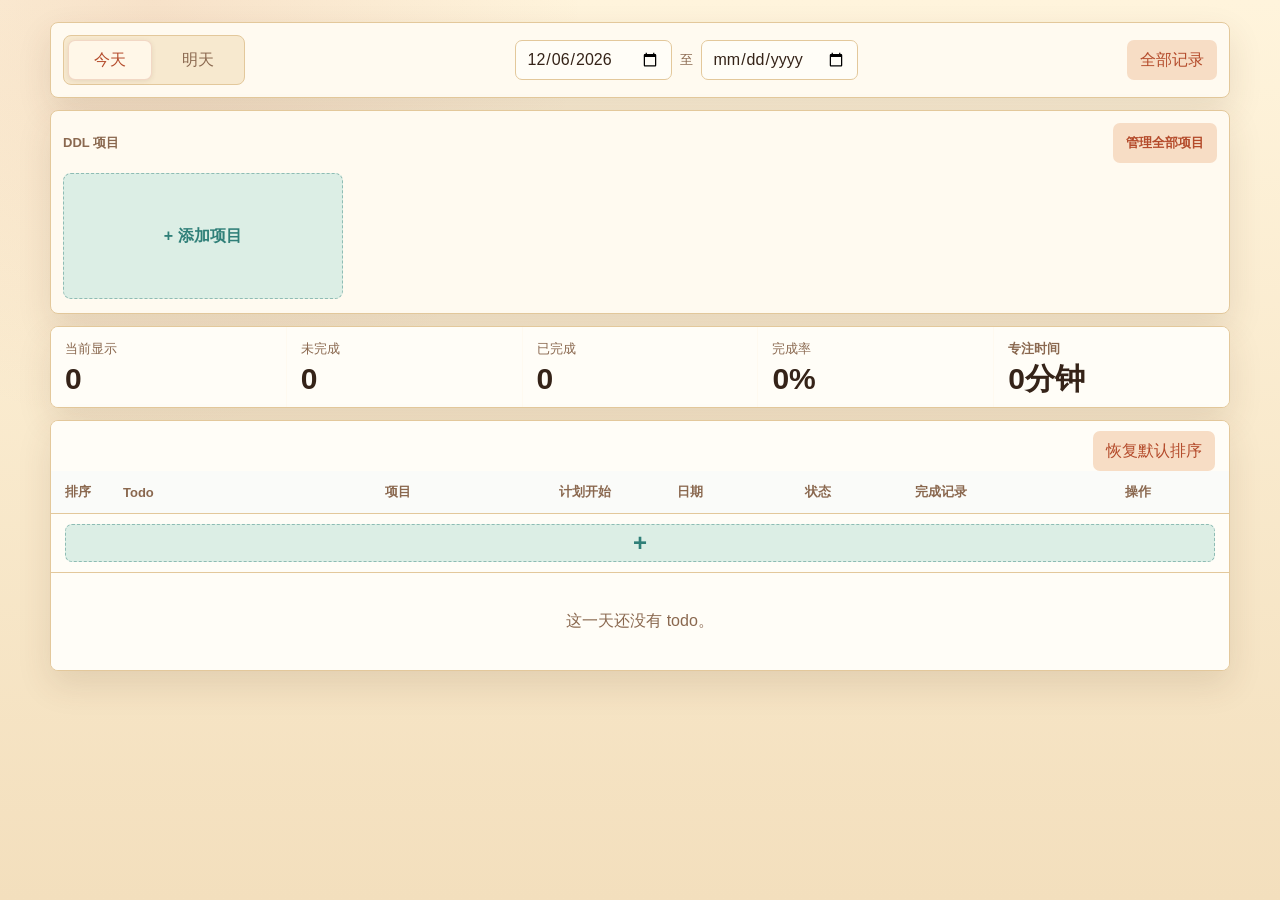
==== commit f668a68c: "Move completed projects to bottom" ====
--- a/docs/index.html
+++ b/docs/index.html
@@ -283,7 +283,7 @@
 
     .project-content {
       display: grid;
-      gap: 9px;
+      gap: 12px;
       min-width: 0;
       padding-left: 2px;
     }
@@ -301,7 +301,22 @@
     .project-countdown {
       display: grid;
       grid-template-columns: auto 1fr;
-      gap: 10px;
+      gap: 14px;
+      align-items: center;
+    }
+
+    .project-date-placeholder {
+      width: fit-content;
+      color: rgba(122, 97, 72, 0.76);
+      border-bottom: 1px dashed rgba(138, 104, 79, 0.38);
+      font-size: 13px;
+      font-weight: 720;
+    }
+
+    .schedule-editor {
+      display: grid;
+      grid-template-columns: minmax(104px, auto) minmax(138px, 1fr);
+      gap: 8px;
       align-items: center;
     }
 
@@ -309,21 +324,27 @@
       display: inline-flex;
       align-items: baseline;
       justify-content: center;
-      min-width: 72px;
-      min-height: 52px;
-      padding: 4px 10px;
+      min-width: 92px;
+      min-height: 68px;
+      padding: 8px 14px;
       color: #fffaf0;
-      border-radius: 8px;
+      border-radius: 10px;
       background: linear-gradient(135deg, var(--accent), #d48737);
-      box-shadow: 0 8px 18px rgba(180, 75, 43, 0.18);
-      font-size: 28px;
-      font-weight: 820;
+      box-shadow: 0 12px 22px rgba(180, 75, 43, 0.2);
+      font-size: 36px;
+      font-weight: 840;
       line-height: 1;
     }
 
+    .days-left.long-range {
+      align-items: center;
+      font-size: 24px;
+      letter-spacing: 0;
+    }
+
     .days-left small {
-      margin-left: 2px;
-      font-size: 13px;
+      margin-left: 3px;
+      font-size: 15px;
       font-weight: 720;
     }
 
@@ -331,6 +352,17 @@
       color: #5f401f;
       background: linear-gradient(135deg, #f3cf83, #e6b85d);
       box-shadow: 0 8px 18px rgba(159, 103, 24, 0.14);
+    }
+
+    .project-card.waiting-project {
+      background:
+        linear-gradient(135deg, rgba(255, 250, 240, 0.96), rgba(255, 246, 226, 0.9)),
+        #fff8e8;
+      border-color: rgba(185, 126, 31, 0.42);
+    }
+
+    .project-card.waiting-project::before {
+      background: linear-gradient(180deg, #b97e1f, #e1b960);
     }
 
     .project-card.due-soon .days-left {
@@ -494,11 +526,48 @@
       min-width: 140px;
     }
 
+    [data-task-field],
+    [data-project-field] {
+      cursor: text;
+    }
+
+    [data-task-field="projectId"],
+    [data-task-field="plannedStart"],
+    [data-task-field="targetDate"],
+    [data-project-field="ddl"] {
+      cursor: pointer;
+    }
+
     table {
       width: 100%;
-      min-width: 1040px;
+      min-width: 1080px;
+      table-layout: fixed;
       border-collapse: collapse;
     }
+
+    th:nth-child(1),
+    td:nth-child(1) { width: 58px; }
+
+    th:nth-child(2),
+    td:nth-child(2) { width: 24%; }
+
+    th:nth-child(3),
+    td:nth-child(3) { width: 16%; }
+
+    th:nth-child(4),
+    td:nth-child(4) { width: 118px; }
+
+    th:nth-child(5),
+    td:nth-child(5) { width: 128px; }
+
+    th:nth-child(6),
+    td:nth-child(6) { width: 110px; }
+
+    th:nth-child(7),
+    td:nth-child(7) { width: 210px; }
+
+    th:nth-child(8),
+    td:nth-child(8) { width: 118px; }
 
     th,
     td {
@@ -1320,14 +1389,14 @@
       els.showAllBtn.addEventListener("click", toggleAll);
 
       els.projectRail.addEventListener("click", handleProjectRailClick);
-      els.projectRail.addEventListener("dblclick", openProjectFromCard);
-      els.projectRail.addEventListener("contextmenu", openProjectFromCard);
+      els.projectRail.addEventListener("dblclick", editProjectField);
+      els.projectRail.addEventListener("contextmenu", editProjectField);
       els.manageProjectsBtn.addEventListener("click", openProjectList);
       els.projectForm.addEventListener("submit", saveProject);
       els.projectCancelBtn.addEventListener("click", () => els.projectDialog.close());
       els.projectListBody.addEventListener("click", handleProjectListClick);
-      els.projectListBody.addEventListener("dblclick", openProjectFromCard);
-      els.projectListBody.addEventListener("contextmenu", openProjectFromCard);
+      els.projectListBody.addEventListener("dblclick", editProjectField);
+      els.projectListBody.addEventListener("contextmenu", editProjectField);
       els.projectListCloseBtn.addEventListener("click", () => els.projectListDialog.close());
       els.projectListAddBtn.addEventListener("click", () => {
         createDefaultProject();
@@ -1335,8 +1404,8 @@
       });
 
       els.taskBody.addEventListener("click", handleTaskClick);
-      els.taskBody.addEventListener("dblclick", openTaskFromRow);
-      els.taskBody.addEventListener("contextmenu", openTaskFromRow);
+      els.taskBody.addEventListener("dblclick", editTaskField);
+      els.taskBody.addEventListener("contextmenu", editTaskField);
       els.resetSortBtn.addEventListener("click", resetDefaultSort);
       els.taskBody.addEventListener("dragstart", handleDragStart);
       els.taskBody.addEventListener("dragover", handleDragOver);
@@ -1413,30 +1482,105 @@
       const project = findProject(card.dataset.projectId);
       if (!project) return;
 
-      if (button.dataset.projectAction === "edit") {
-        els.projectListDialog.close();
-        openProjectDialog(project);
-      }
-
       if (button.dataset.projectAction === "delete") {
         deleteProject(project);
       }
     }
 
-    function openProjectFromCard(event) {
+    function editProjectField(event) {
       if (event.target.closest("button")) return;
+      const fieldEl = event.target.closest("[data-project-field]");
       const card = event.target.closest("[data-project-id]");
-      if (!card) return;
+      if (!fieldEl || !card) return;
+      const project = findProject(card.dataset.projectId);
+      if (!project) return;
       event.preventDefault();
-      const project = findProject(card.dataset.projectId);
-      if (project) openProjectDialog(project);
+
+      const field = fieldEl.dataset.projectField;
+      if (field === "ddl") {
+        startScheduleEdit(fieldEl, project);
+        return;
+      }
+
+      startInlineEdit(fieldEl, {
+        type: "text",
+        value: project.name,
+        save: (value) => { project.name = value.trim() || "未命名"; }
+      }, () => {
+        saveData();
+        render();
+        if (els.projectListDialog.open) renderProjectListDialog();
+      });
+    }
+
+    function startScheduleEdit(fieldEl, project) {
+      if (fieldEl.querySelector("input, select")) return;
+      const wrapper = document.createElement("div");
+      wrapper.className = "schedule-editor";
+      const modeSelect = document.createElement("select");
+      modeSelect.className = "inline-select";
+      modeSelect.innerHTML = `
+        <option value="dated">指定日期</option>
+        <option value="plannedLater">待计划</option>
+      `;
+      modeSelect.value = getProjectScheduleMode(project) === "plannedLater" ? "plannedLater" : "dated";
+
+      const dateInput = document.createElement("input");
+      dateInput.className = "inline-date";
+      dateInput.type = "date";
+      dateInput.value = project.ddl || "";
+      dateInput.hidden = modeSelect.value !== "dated";
+
+      let finished = false;
+      const save = () => {
+        if (finished) return;
+        finished = true;
+        if (modeSelect.value === "plannedLater") {
+          project.scheduleMode = "plannedLater";
+          project.ddl = "";
+        } else if (dateInput.value) {
+          project.scheduleMode = "dated";
+          project.ddl = dateInput.value;
+        } else {
+          project.scheduleMode = "empty";
+          project.ddl = "";
+        }
+        saveData();
+        render();
+        if (els.projectListDialog.open) renderProjectListDialog();
+      };
+
+      modeSelect.addEventListener("change", () => {
+        dateInput.hidden = modeSelect.value !== "dated";
+        if (modeSelect.value === "plannedLater") save();
+        else dateInput.focus();
+      });
+      dateInput.addEventListener("change", save);
+      wrapper.addEventListener("keydown", (event) => {
+        if (event.key === "Enter") save();
+        if (event.key === "Escape") {
+          finished = true;
+          render();
+          if (els.projectListDialog.open) renderProjectListDialog();
+        }
+      });
+      wrapper.addEventListener("focusout", () => setTimeout(() => {
+        if (!wrapper.contains(document.activeElement)) save();
+      }));
+
+      wrapper.append(modeSelect, dateInput);
+      fieldEl.replaceChildren(wrapper);
+      modeSelect.focus();
     }
 
     function createDefaultProject() {
+      const hasUnnamed = state.projects.some(isUnnamedProject);
+      if (hasUnnamed && !window.confirm("还有未命名项目未处理，仍要继续添加吗？")) return null;
       const project = {
         id: crypto.randomUUID ? crypto.randomUUID() : `project-${Date.now()}`,
-        name: "未命名项目",
+        name: "未命名",
         ddl: "",
+        scheduleMode: "empty",
         createdAt: new Date().toISOString()
       };
       state.projects.push(project);
@@ -1456,7 +1600,7 @@
 
     function saveProject(event) {
       event.preventDefault();
-      const name = els.projectName.value.trim() || "未命名项目";
+      const name = els.projectName.value.trim() || "未命名";
       const ddl = els.projectDdl.value;
 
       if (state.editingProjectId) {
@@ -1464,12 +1608,14 @@
         if (project) {
           project.name = name;
           project.ddl = ddl;
+          project.scheduleMode = ddl ? "dated" : (project.scheduleMode === "plannedLater" ? "plannedLater" : "empty");
         }
       } else {
         state.projects.push({
           id: crypto.randomUUID ? crypto.randomUUID() : `project-${Date.now()}`,
           name,
           ddl,
+          scheduleMode: ddl ? "dated" : "empty",
           createdAt: new Date().toISOString()
         });
       }
@@ -1487,27 +1633,28 @@
     }
 
     function renderProjectListDialog() {
+      const draftProjects = state.projects.filter(isDraftProject).sort(compareProjects);
       const groups = getProjectListGroups();
       els.projectListBody.innerHTML = state.projects.length
-        ? groups.map(projectListGroup).join("")
+        ? draftProjects.map(projectListItem).join("") + groups.map(projectListGroup).join("")
         : `<div class="empty">还没有项目。</div>`;
     }
 
     function getProjectListGroups() {
       const today = formatDate(new Date());
       const completed = state.projects
-        .filter((project) => project.ddl && project.ddl < today)
+        .filter((project) => !isDraftProject(project) && hasProjectDdl(project) && project.ddl < today)
         .sort(compareProjects);
       const active = state.projects
-        .filter((project) => project.ddl && project.ddl >= today)
+        .filter((project) => !isDraftProject(project) && hasProjectDdl(project) && project.ddl >= today)
         .sort(compareProjects);
       const unplanned = state.projects
-        .filter((project) => !project.ddl)
+        .filter((project) => isPlannedLater(project))
         .sort((a, b) => a.name.localeCompare(b.name, "zh-CN"));
       return [
-        { title: "已完成", hint: "DDL 已经过了", projects: completed },
         { title: "进行中", hint: "有 DDL 的项目", projects: active },
-        { title: "未计划", hint: "未设置 DDL", projects: unplanned }
+        { title: "待计划", hint: "暂不排期", projects: unplanned },
+        { title: "已完成", hint: "DDL 已经过了", projects: completed }
       ];
     }
 
@@ -1521,11 +1668,11 @@
     }
 
     function projectListItem(project) {
-      const ddl = project.ddl ? friendlyDate(project.ddl) : "未设置 DDL";
+      const ddl = hasProjectDdl(project) ? friendlyDate(project.ddl) : (getProjectScheduleMode(project) === "plannedLater" ? "待计划" : "未设置日期");
       return `
         <div class="project-list-item" data-project-id="${project.id}" title="双击或右键修改项目">
-          <div class="project-name" title="${escapeHtml(project.name)}">${escapeHtml(project.name)}</div>
-          <div class="project-ddl">${ddl}</div>
+          <div class="project-name" data-project-field="name" title="双击或右键修改项目名称">${escapeHtml(project.name)}</div>
+          <div class="project-ddl" data-project-field="ddl" title="双击或右键修改 DDL">${ddl}</div>
           <div class="project-card-actions">
             <button class="icon-button" type="button" data-project-action="delete" title="删除项目" aria-label="删除项目">×</button>
           </div>
@@ -1676,13 +1823,70 @@
       render();
     }
 
-    function openTaskFromRow(event) {
+    function editTaskField(event) {
+      if (event.target.closest("button")) return;
+      const fieldEl = event.target.closest("[data-task-field]");
       const row = event.target.closest("tr[data-task-id]");
-      if (!row || event.target.closest("button")) return;
+      if (!fieldEl || !row) return;
       const task = state.tasks.find((item) => item.id === row.dataset.taskId);
-      if (!task || task.done) return;
+      if (!task) return;
+      const field = fieldEl.dataset.taskField;
+      if (task.done && field !== "projectId") return;
       event.preventDefault();
-      openTaskDialog(task);
+
+      const configByField = {
+        text: { type: "text", value: task.text || "", save: (value) => { task.text = value.trim() || "未命名"; } },
+        projectId: { type: "select", value: task.projectId || "", save: (value) => { task.projectId = value; } },
+        plannedStart: { type: "time", value: task.plannedStart || "", save: (value) => { task.plannedStart = value; task.manualOrder = false; } },
+        targetDate: { type: "date", value: task.targetDate || formatDate(new Date()), save: (value) => { task.targetDate = value || formatDate(new Date()); } }
+      };
+      const config = configByField[field];
+      if (!config) return;
+
+      startInlineEdit(fieldEl, config, () => {
+        saveData();
+        render();
+      });
+    }
+
+    function startInlineEdit(fieldEl, config, afterSave) {
+      if (fieldEl.querySelector("input, select")) return;
+      const editor = document.createElement(config.type === "select" ? "select" : "input");
+      editor.className = config.type === "select" ? "inline-select" : "inline-input";
+      if (config.type !== "select") editor.type = config.type;
+      if (config.type === "time") {
+        editor.step = 300;
+        editor.className = "inline-time";
+      }
+      if (config.type === "date") editor.className = "inline-date";
+      if (config.type === "select") editor.innerHTML = projectOptionsHtml(config.value);
+      editor.value = config.value || "";
+
+      let finished = false;
+      const finish = (shouldSave) => {
+        if (finished) return;
+        finished = true;
+        if (shouldSave) {
+          config.save(editor.value);
+          afterSave();
+        } else {
+          render();
+          if (els.projectListDialog.open) renderProjectListDialog();
+        }
+      };
+
+      editor.addEventListener("keydown", (event) => {
+        if (event.key === "Enter") finish(true);
+        if (event.key === "Escape") finish(false);
+      });
+      editor.addEventListener("blur", () => finish(true));
+      if (["select", "date", "time"].includes(config.type)) {
+        editor.addEventListener("change", () => finish(true));
+      }
+
+      fieldEl.replaceChildren(editor);
+      editor.focus();
+      if (editor.select && config.type === "text") editor.select();
     }
 
     function resetDefaultSort() {
@@ -1780,26 +1984,37 @@
     }
 
     function renderProjects() {
+      const draftProjects = [...state.projects]
+        .filter(isDraftProject)
+        .sort(compareProjects);
       const ddlProjects = [...state.projects]
-        .filter((project) => project.ddl)
+        .filter((project) => !isDraftProject(project) && hasProjectDdl(project))
         .sort(compareProjects);
-      const otherCount = state.projects.filter((project) => !project.ddl).length;
-      els.projectHint.textContent = ddlProjects.length + (otherCount ? 1 : 0) > 3 ? "左右滑动查看更多" : "";
-      els.projectRail.innerHTML = ddlProjects.map(projectCard).join("")
-        + (otherCount ? otherProjectCard(otherCount) : "")
+      const plannedLaterCount = state.projects.filter((project) => isPlannedLater(project)).length;
+      const cardCount = draftProjects.length + ddlProjects.length + (plannedLaterCount ? 1 : 0);
+      els.projectHint.textContent = cardCount > 3 ? "左右滑动查看更多" : "";
+      els.projectRail.innerHTML = draftProjects.map(projectCard).join("")
+        + ddlProjects.map(projectCard).join("")
+        + (plannedLaterCount ? otherProjectCard(plannedLaterCount) : "")
         + addProjectCard();
     }
 
     function projectCard(project) {
-      const countdown = getDdlCountdown(project.ddl);
+      const mode = getProjectScheduleMode(project);
+      const draft = isDraftProject(project);
+      const countdown = hasProjectDdl(project) ? getDdlCountdown(project.ddl) : { label: "", variant: "waiting-project", longRange: false };
+      const scheduleText = mode === "plannedLater" ? "待计划" : "设置日期 / 待计划";
+      const scheduleMarkup = hasProjectDdl(project)
+        ? `<div class="project-countdown" data-project-field="ddl" title="双击或右键修改 DDL">
+              <div class="days-left ${countdown.longRange ? "long-range" : ""}">${countdown.label}</div>
+              <div class="countdown-text">${countdown.longRange ? "长期项目" : `距离 ${friendlyDate(project.ddl)}`}</div>
+            </div>`
+        : `<div class="project-date-placeholder" data-project-field="ddl" title="双击或右键设置日期或待计划">${scheduleText}</div>`;
       return `
-        <div class="project-card has-ddl ${countdown.variant}" data-project-id="${project.id}">
+        <div class="project-card has-ddl ${draft ? "waiting-project" : countdown.variant}" data-project-id="${project.id}" data-schedule-mode="${mode}">
           <div class="project-content">
-            <div class="project-name" title="${escapeHtml(project.name)}">${escapeHtml(project.name)}</div>
-            <div class="project-countdown">
-              <div class="days-left">${countdown.days}<small>天</small></div>
-              <div class="countdown-text">距离 ${friendlyDate(project.ddl)}</div>
-            </div>
+            <div class="project-name" data-project-field="name" title="双击或右键修改项目名称">${escapeHtml(project.name)}</div>
+            ${scheduleMarkup}
           </div>
           <div class="project-card-actions">
             <button class="icon-button" type="button" data-project-action="delete" title="删除项目" aria-label="删除项目">×</button>
@@ -1811,8 +2026,8 @@
     function otherProjectCard(count) {
       return `
         <button class="project-card other-card" type="button" data-open-project-list>
-          <span>其他</span>
-          <span class="other-count">${count} 个未设置 DDL 的项目</span>
+          <span>待计划</span>
+          <span class="other-count">${count} 个待计划项目</span>
         </button>
       `;
     }
@@ -1829,9 +2044,10 @@
       const today = new Date(`${formatDate(new Date())}T00:00:00`);
       const ddl = new Date(`${dateString}T00:00:00`);
       const diff = Math.ceil((ddl - today) / 86400000);
-      if (diff > 30) return { days: diff, variant: "due-later" };
-      if (diff >= 0) return { days: diff, variant: "due-soon" };
-      return { days: Math.abs(diff), variant: "due-soon" };
+      if (diff > 365) return { label: "一年后", variant: "due-later", longRange: true };
+      if (diff > 30) return { label: `${diff}<small>天</small>`, variant: "due-later", longRange: false };
+      if (diff >= 0) return { label: `${diff}<small>天</small>`, variant: "due-soon", longRange: false };
+      return { label: `${Math.abs(diff)}<small>天</small>`, variant: "due-soon", longRange: false };
     }
 
     function renderDaily() {
@@ -1907,14 +2123,14 @@
         <tr class="task-row ${rowClass}" draggable="true" data-task-id="${task.id}">
           <td><span class="drag-handle">↕</span></td>
           <td>
-            <div class="task-title" title="${task.done ? "" : "双击或右键修改 Todo"}">${escapeHtml(text)}</div>
+            <div class="task-title" data-task-field="text" title="${task.done ? "" : "双击或右键修改 Todo"}">${escapeHtml(text)}</div>
             ${note}
           </td>
           <td>
-            <div class="chip" title="${escapeHtml(project.name)}">${escapeHtml(project.name)}</div>
+            <div class="chip" data-task-field="projectId" title="双击或右键修改项目">${escapeHtml(project.name)}</div>
           </td>
-          <td><span class="planned-time ${task.plannedStart ? "" : "empty-time"}">${formatPlannedTime(task.plannedStart)}</span></td>
-          <td>${friendlyDate(task.targetDate)}</td>
+          <td><span class="planned-time ${task.plannedStart ? "" : "empty-time"}" data-task-field="plannedStart" title="${task.done ? "" : "双击或右键修改计划开始时间"}">${formatPlannedTime(task.plannedStart)}</span></td>
+          <td><span data-task-field="targetDate" title="${task.done ? "" : "双击或右键修改日期"}">${friendlyDate(task.targetDate)}</span></td>
           <td><span class="status">${status}</span></td>
           <td>${completedDate}</td>
           <td>
@@ -2088,11 +2304,37 @@
     }
 
     function compareProjects(a, b) {
-      const aHasDdl = Boolean(a.ddl);
-      const bHasDdl = Boolean(b.ddl);
+      const aDraft = isDraftProject(a);
+      const bDraft = isDraftProject(b);
+      if (aDraft !== bDraft) return aDraft ? -1 : 1;
+      const aHasDdl = hasProjectDdl(a);
+      const bHasDdl = hasProjectDdl(b);
       if (aHasDdl !== bHasDdl) return aHasDdl ? -1 : 1;
       if (aHasDdl && a.ddl !== b.ddl) return a.ddl.localeCompare(b.ddl);
       return a.name.localeCompare(b.name, "zh-CN");
+    }
+
+    function isUnnamedProject(project) {
+      const name = (project.name || "").trim();
+      return name === "未命名" || name === "未命名项目";
+    }
+
+    function getProjectScheduleMode(project) {
+      if (project.scheduleMode) return project.scheduleMode;
+      if (project.ddl) return "dated";
+      return isUnnamedProject(project) ? "empty" : "plannedLater";
+    }
+
+    function isDraftProject(project) {
+      return getProjectScheduleMode(project) === "empty" || isUnnamedProject(project);
+    }
+
+    function hasProjectDdl(project) {
+      return getProjectScheduleMode(project) === "dated" && Boolean(project.ddl);
+    }
+
+    function isPlannedLater(project) {
+      return getProjectScheduleMode(project) === "plannedLater" && !isDraftProject(project);
     }
 
     function findProject(id) {
@@ -2189,11 +2431,15 @@
           id: crypto.randomUUID ? crypto.randomUUID() : `project-${Date.now()}-${projects.length}`,
           name: safeName,
           ddl: projectDdl || "",
+          scheduleMode: projectDdl ? "dated" : "plannedLater",
           createdAt: new Date().toISOString()
         };
         projects.push(project);
       }
-      if (projectDdl && !project.ddl) project.ddl = projectDdl;
+      if (projectDdl && !project.ddl) {
+        project.ddl = projectDdl;
+        project.scheduleMode = "dated";
+      }
       return project.id;
     }
 
@@ -2219,10 +2465,14 @@
 
     function normalizeProject(project) {
       if (!project || !project.name) return null;
+      const name = project.name === "未命名项目" ? "未命名" : project.name;
+      const ddl = project.ddl || "";
+      const scheduleMode = project.scheduleMode || (ddl ? "dated" : (name === "未命名" ? "empty" : "plannedLater"));
       return {
         id: project.id || (crypto.randomUUID ? crypto.randomUUID() : `project-${Date.now()}`),
-        name: project.name,
-        ddl: project.ddl || "",
+        name,
+        ddl,
+        scheduleMode,
         createdAt: project.createdAt || new Date().toISOString()
       };
     }
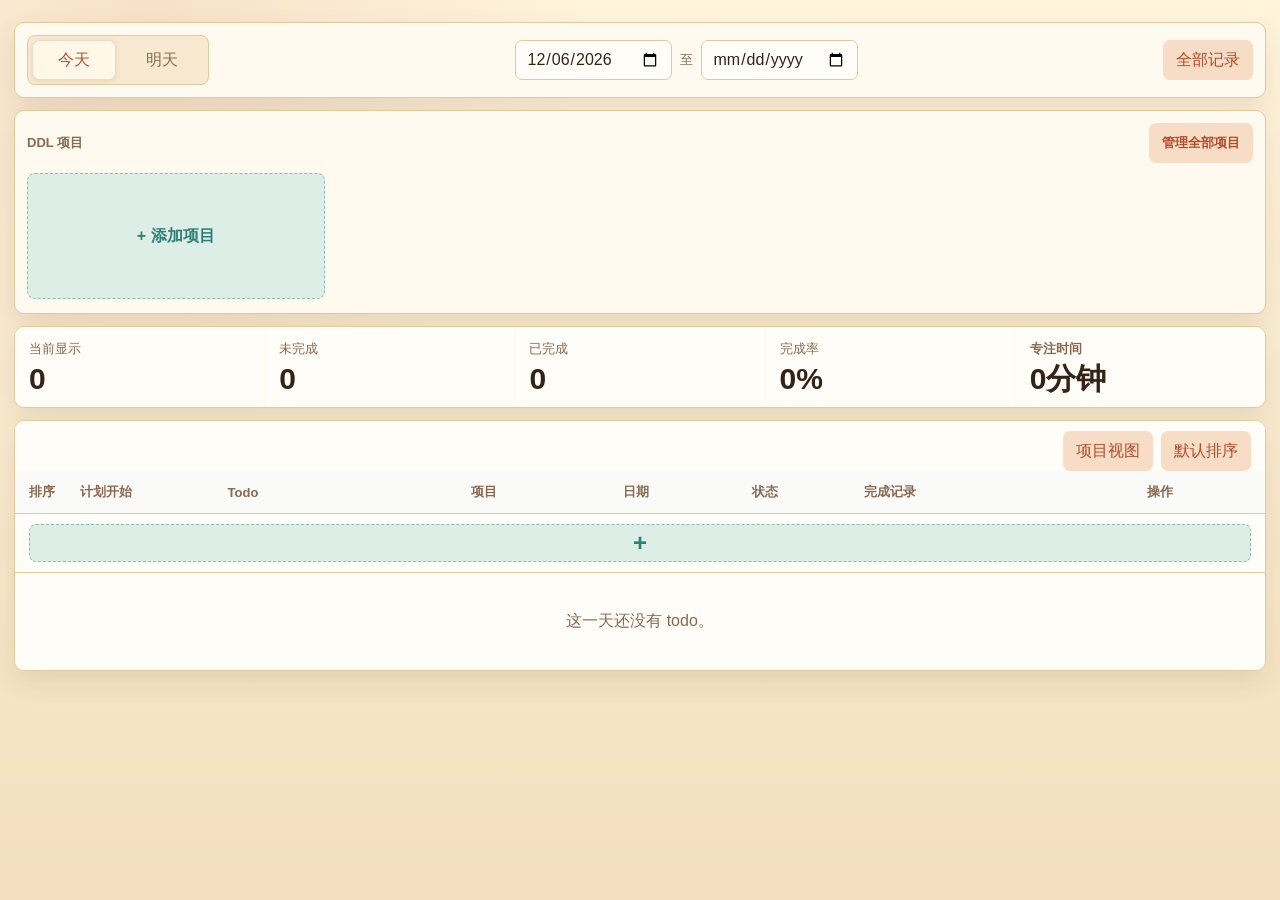
==== commit 84ba45a0: "Polish UI and flexible unscheduled placement" ====
--- a/docs/index.html
+++ b/docs/index.html
@@ -24,7 +24,7 @@
       --gold: #9f6718;
       --teal: #2f7f78;
       --teal-soft: #dceee5;
-      --shadow: 0 14px 34px rgba(83, 48, 22, 0.12);
+      --shadow: 0 12px 28px rgba(83, 48, 22, 0.1);
     }
 
     * {
@@ -55,7 +55,7 @@
     }
 
     .app {
-      width: min(1180px, calc(100vw - 28px));
+      width: min(1280px, calc(100vw - 28px));
       margin: 0 auto;
       padding: 22px 0 40px;
     }
@@ -67,7 +67,7 @@
     .calendar-panel {
       background: var(--panel);
       border: 1px solid var(--line);
-      border-radius: 8px;
+      border-radius: 10px;
       box-shadow: var(--shadow);
       backdrop-filter: blur(2px);
     }
@@ -500,6 +500,7 @@
     .todo-tools {
       display: flex;
       justify-content: flex-end;
+      gap: 8px;
       padding: 10px 14px 0;
       background: #fffdf7;
     }
@@ -522,6 +523,15 @@
       font-size: 16px;
     }
 
+    .inline-time {
+      width: 126px;
+      min-width: 126px;
+      padding: 6px 10px;
+      font-size: 14px;
+      font-variant-numeric: tabular-nums;
+      letter-spacing: 0;
+    }
+
     .inline-field-wrap {
       min-width: 140px;
     }
@@ -540,22 +550,28 @@
 
     table {
       width: 100%;
-      min-width: 1080px;
+      min-width: 1240px;
       table-layout: fixed;
       border-collapse: collapse;
     }
 
     th:nth-child(1),
-    td:nth-child(1) { width: 58px; }
+    td:nth-child(1) { width: 50px; }
 
     th:nth-child(2),
-    td:nth-child(2) { width: 24%; }
+    td:nth-child(2) { width: 146px; }
 
     th:nth-child(3),
-    td:nth-child(3) { width: 16%; }
+    td:nth-child(3) { width: 240px; }
 
     th:nth-child(4),
-    td:nth-child(4) { width: 118px; }
+    td:nth-child(4) { width: 150px; }
+
+    table.project-table-view th:nth-child(2),
+    table.project-table-view td:nth-child(2) { width: 150px; }
+
+    table.project-table-view th:nth-child(4),
+    table.project-table-view td:nth-child(4) { width: 146px; }
 
     th:nth-child(5),
     td:nth-child(5) { width: 128px; }
@@ -564,10 +580,10 @@
     td:nth-child(6) { width: 110px; }
 
     th:nth-child(7),
-    td:nth-child(7) { width: 210px; }
+    td:nth-child(7) { width: 280px; }
 
     th:nth-child(8),
-    td:nth-child(8) { width: 118px; }
+    td:nth-child(8) { width: 130px; }
 
     th,
     td {
@@ -575,6 +591,7 @@
       text-align: left;
       border-bottom: 1px solid var(--line);
       vertical-align: middle;
+      white-space: nowrap;
     }
 
     th {
@@ -650,18 +667,24 @@
     }
 
     .task-title {
-      min-width: 240px;
+      width: 100%;
+      min-width: 0;
       font-weight: 720;
-      line-height: 1.45;
-      word-break: break-word;
+      line-height: 1.35;
+      overflow: hidden;
+      text-overflow: ellipsis;
+      white-space: nowrap;
     }
 
     .task-note {
-      margin-top: 5px;
-      color: inherit;
-      opacity: 0.82;
-      font-size: 13px;
-      word-break: break-word;
+      display: none;
+    }
+
+    .completion-record {
+      display: block;
+      width: 100%;
+      overflow: visible;
+      white-space: nowrap;
     }
 
     .chip,
@@ -698,9 +721,11 @@
 
     .actions {
       display: flex;
-      gap: 5px;
-      justify-content: flex-end;
-      min-width: 132px;
+      gap: 7px;
+      justify-content: flex-start;
+      min-width: 82px;
+      width: 82px;
+      margin-left: 2px;
     }
 
     .icon-button {
@@ -737,6 +762,30 @@
       background: rgba(247, 221, 197, 0.75);
     }
 
+    .hover-tooltip {
+      position: fixed;
+      z-index: 9999;
+      max-width: min(420px, calc(100vw - 32px));
+      padding: 9px 11px;
+      color: #fffaf0;
+      background: rgba(57, 36, 26, 0.94);
+      border: 1px solid rgba(255, 245, 226, 0.18);
+      border-radius: 8px;
+      box-shadow: 0 12px 26px rgba(57, 36, 26, 0.22);
+      font-size: 13px;
+      font-weight: 650;
+      line-height: 1.45;
+      pointer-events: none;
+      opacity: 0;
+      transform: translateY(4px);
+      transition: opacity 140ms ease, transform 140ms ease;
+    }
+
+    .hover-tooltip.visible {
+      opacity: 1;
+      transform: translateY(0);
+    }
+
     .hidden-note {
       color: var(--muted);
       font-size: 13px;
@@ -748,7 +797,7 @@
 
     .calendar-grid {
       display: grid;
-      gap: 16px;
+      gap: 14px;
     }
 
     .month-section {
@@ -766,7 +815,7 @@
     .month-grid {
       display: grid;
       grid-template-columns: repeat(7, minmax(0, 1fr));
-      gap: 8px;
+      gap: 7px;
     }
 
     .weekday-row span {
@@ -777,14 +826,15 @@
     }
 
     .day-card {
-      min-height: 142px;
-      padding: 10px;
+      min-height: 118px;
+      padding: 9px;
       border: 1px solid var(--line);
       border-radius: 8px;
       background: #fff7e8;
     }
 
     .day-card.outside-range {
+      min-height: 34px;
       visibility: hidden;
     }
 
@@ -1159,21 +1209,11 @@
 
       <section class="todo-panel" aria-label="Todo 清单">
         <div class="todo-tools">
-          <button class="ghost" type="button" id="resetSortBtn">恢复默认排序</button>
+          <button class="ghost" type="button" id="toggleTodoViewBtn">项目视图</button>
+          <button class="ghost" type="button" id="resetSortBtn">默认排序</button>
         </div>
-        <table>
-          <thead>
-            <tr>
-              <th>排序</th>
-              <th>Todo</th>
-              <th>项目</th>
-              <th>计划开始</th>
-              <th>日期</th>
-              <th>状态</th>
-              <th>完成记录</th>
-              <th>操作</th>
-            </tr>
-          </thead>
+        <table id="taskTable">
+          <thead id="taskHead"></thead>
           <tbody id="taskBody"></tbody>
         </table>
         <div id="emptyState" class="empty" hidden>这一天还没有 todo。</div>
@@ -1190,6 +1230,8 @@
       <div class="calendar-grid" id="calendarGrid"></div>
     </section>
   </main>
+
+  <div class="hover-tooltip" id="hoverTooltip" hidden></div>
 
   <dialog id="projectDialog">
     <form class="dialog-body" id="projectForm" method="dialog">
@@ -1308,11 +1350,13 @@
     state.rangeStart = state.selectedDate;
     state.rangeEnd = "";
     state.viewMode = "date";
+    state.todoListView = localStorage.getItem("daily-todo-list-view") || "time";
     state.editingProjectId = null;
     state.editingTaskId = null;
     state.reviewQueue = [];
     state.reviewIndex = 0;
     state.draggingTaskId = null;
+    state.draggingProjectKey = null;
     state.completingTaskId = null;
 
     const els = {
@@ -1336,9 +1380,13 @@
       focusTimeBtn: document.querySelector("#focusTimeBtn"),
       focusTime: document.querySelector("#focusTime"),
       resetSortBtn: document.querySelector("#resetSortBtn"),
+      toggleTodoViewBtn: document.querySelector("#toggleTodoViewBtn"),
+      taskTable: document.querySelector("#taskTable"),
+      taskHead: document.querySelector("#taskHead"),
       taskBody: document.querySelector("#taskBody"),
       emptyState: document.querySelector("#emptyState"),
       hiddenNote: document.querySelector("#hiddenNote"),
+      hoverTooltip: document.querySelector("#hoverTooltip"),
       projectDialog: document.querySelector("#projectDialog"),
       projectForm: document.querySelector("#projectForm"),
       projectDialogTitle: document.querySelector("#projectDialogTitle"),
@@ -1403,7 +1451,11 @@
         renderProjectListDialog();
       });
 
+      els.toggleTodoViewBtn.addEventListener("click", toggleTodoListView);
       els.taskBody.addEventListener("click", handleTaskClick);
+      els.taskBody.addEventListener("mouseover", scheduleHoverTooltip);
+      els.taskBody.addEventListener("mousemove", moveHoverTooltip);
+      els.taskBody.addEventListener("mouseout", hideHoverTooltip);
       els.taskBody.addEventListener("dblclick", editTaskField);
       els.taskBody.addEventListener("contextmenu", editTaskField);
       els.resetSortBtn.addEventListener("click", resetDefaultSort);
@@ -1754,6 +1806,7 @@
         note: "",
         projectId: "",
         plannedStart: "",
+        timeBucket: "",
         targetDate: state.viewMode === "all" ? formatDate(new Date()) : state.selectedDate,
         done: false,
         createdAt: new Date().toISOString(),
@@ -1788,6 +1841,7 @@
         task.note = els.taskNote.value.trim();
         task.projectId = els.taskProject.value || "";
         task.plannedStart = els.taskStartTime.value || "";
+        task.timeBucket = task.plannedStart ? "" : "";
         if (!task.manualOrder) task.order = nextOrder();
       }
       state.editingTaskId = null;
@@ -1821,6 +1875,53 @@
       els.completeDialog.close();
       saveData();
       render();
+    }
+
+    let tooltipTimer = null;
+    let tooltipTarget = null;
+
+    function scheduleHoverTooltip(event) {
+      const target = event.target.closest("[data-tooltip]");
+      if (!target || !els.taskBody.contains(target) || !isTextOverflowing(target)) return;
+      tooltipTarget = target;
+      clearTimeout(tooltipTimer);
+      tooltipTimer = setTimeout(() => {
+        if (tooltipTarget !== target || !isTextOverflowing(target)) return;
+        els.hoverTooltip.textContent = target.dataset.tooltip;
+        els.hoverTooltip.hidden = false;
+        positionHoverTooltip(event);
+        requestAnimationFrame(() => els.hoverTooltip.classList.add("visible"));
+      }, 700);
+    }
+
+    function isTextOverflowing(element) {
+      return element.scrollWidth > element.clientWidth + 1;
+    }
+
+    function moveHoverTooltip(event) {
+      if (!els.hoverTooltip.hidden) positionHoverTooltip(event);
+    }
+
+    function hideHoverTooltip(event) {
+      const target = event.target.closest("[data-tooltip]");
+      if (!target) return;
+      const related = event.relatedTarget;
+      if (related && target.contains(related)) return;
+      clearTimeout(tooltipTimer);
+      tooltipTarget = null;
+      els.hoverTooltip.classList.remove("visible");
+      els.hoverTooltip.hidden = true;
+    }
+
+    function positionHoverTooltip(event) {
+      const offset = 14;
+      const rect = els.hoverTooltip.getBoundingClientRect();
+      let left = event.clientX + offset;
+      let top = event.clientY + offset;
+      if (left + rect.width > window.innerWidth - 12) left = window.innerWidth - rect.width - 12;
+      if (top + rect.height > window.innerHeight - 12) top = event.clientY - rect.height - offset;
+      els.hoverTooltip.style.left = `${Math.max(12, left)}px`;
+      els.hoverTooltip.style.top = `${Math.max(12, top)}px`;
     }
 
     function editTaskField(event) {
@@ -1837,7 +1938,7 @@
       const configByField = {
         text: { type: "text", value: task.text || "", save: (value) => { task.text = value.trim() || "未命名"; } },
         projectId: { type: "select", value: task.projectId || "", save: (value) => { task.projectId = value; } },
-        plannedStart: { type: "time", value: task.plannedStart || "", save: (value) => { task.plannedStart = value; task.manualOrder = false; } },
+        plannedStart: { type: "time", value: task.plannedStart || "", save: (value) => { task.plannedStart = value; task.timeBucket = value ? "" : ""; task.manualOrder = false; } },
         targetDate: { type: "date", value: task.targetDate || formatDate(new Date()), save: (value) => { task.targetDate = value || formatDate(new Date()); } }
       };
       const config = configByField[field];
@@ -1890,10 +1991,17 @@
     }
 
     function resetDefaultSort() {
-      getVisibleTasks().forEach((task, index) => {
-        task.manualOrder = false;
-        task.order = index + 1;
-      });
+      if (state.todoListView === "project") {
+        state.tasks.forEach((task) => {
+          task.projectManualOrder = false;
+          task.projectOrder = 9999;
+        });
+      } else {
+        getVisibleTasks().forEach((task, index) => {
+          task.manualOrder = false;
+          task.order = index + 1;
+        });
+      }
       saveData();
       render();
     }
@@ -1902,29 +2010,69 @@
       const row = event.target.closest("tr[data-task-id]");
       if (!row) return;
       state.draggingTaskId = row.dataset.taskId;
-      row.classList.add("dragging");
+      state.draggingProjectKey = row.dataset.projectKey || "";
+      if (state.todoListView === "project") {
+        document.querySelectorAll(`[data-project-key="${state.draggingProjectKey}"]`).forEach((item) => item.classList.add("dragging"));
+      } else {
+        row.classList.add("dragging");
+      }
       event.dataTransfer.effectAllowed = "move";
       event.dataTransfer.setData("text/plain", row.dataset.taskId);
     }
 
     function handleDragOver(event) {
-      if (!event.target.closest("tr[data-task-id]")) return;
+      const row = event.target.closest("tr[data-task-id]");
+      if (!row) return;
       event.preventDefault();
-      event.dataTransfer.dropEffect = "move";
+      event.dataTransfer.dropEffect = canDropOnRow(row) ? "move" : "none";
+    }
+
+    function canDropOnRow(row) {
+      if (state.todoListView === "project") return true;
+      const source = state.tasks.find((task) => task.id === state.draggingTaskId);
+      const target = state.tasks.find((task) => task.id === row.dataset.taskId);
+      if (!source || !target) return false;
+      const sourceSection = getTaskDragSection(source);
+      const targetSection = getTaskDragSection(target);
+      if (!source.plannedStart) return true;
+      return sourceSection === targetSection;
+    }
+
+    function getTaskDragSection(task) {
+      return getTimeSection(task.plannedStart) || "未安排";
     }
 
     function handleDrop(event) {
       const row = event.target.closest("tr[data-task-id]");
       if (!row || !state.draggingTaskId || row.dataset.taskId === state.draggingTaskId) return;
       event.preventDefault();
-      reorderVisibleTasks(state.draggingTaskId, row.dataset.taskId);
+      if (!canDropOnRow(row)) {
+        handleDragEnd();
+        return;
+      }
+      if (state.todoListView === "project") reorderProjectGroups(state.draggingProjectKey, row.dataset.projectKey);
+      else {
+        assignDraggedTaskBucket(state.draggingTaskId, row.dataset.taskId);
+        reorderVisibleTasks(state.draggingTaskId, row.dataset.taskId);
+      }
       saveData();
       render();
     }
 
     function handleDragEnd() {
       state.draggingTaskId = null;
+      state.draggingProjectKey = null;
       document.querySelectorAll(".dragging").forEach((item) => item.classList.remove("dragging"));
+    }
+
+    function assignDraggedTaskBucket(sourceId, targetId) {
+      const source = state.tasks.find((task) => task.id === sourceId);
+      const target = state.tasks.find((task) => task.id === targetId);
+      if (!source || !target || source.plannedStart) return;
+      const targetSection = getTaskDisplaySection(target);
+      if (targetSection === "上午") source.timeBucket = "morning";
+      else if (targetSection === "下午") source.timeBucket = "afternoon";
+      else source.timeBucket = "";
     }
 
     function reorderVisibleTasks(sourceId, targetId) {
@@ -1941,15 +2089,41 @@
       });
     }
 
+    function reorderProjectGroups(sourceKey, targetKey) {
+      if (!sourceKey || !targetKey || sourceKey === targetKey) return;
+      const visible = getVisibleTasks();
+      const keys = [...new Set(visible.map(getTaskProjectKey))];
+      const sourceIndex = keys.indexOf(sourceKey);
+      const targetIndex = keys.indexOf(targetKey);
+      if (sourceIndex < 0 || targetIndex < 0) return;
+      const [source] = keys.splice(sourceIndex, 1);
+      keys.splice(targetIndex, 0, source);
+      keys.forEach((key, index) => {
+        state.tasks.forEach((task) => {
+          if (getTaskProjectKey(task) === key) {
+            task.projectOrder = index + 1;
+            task.projectManualOrder = true;
+          }
+        });
+      });
+    }
+
     function getVisibleTasks() {
       const today = formatDate(new Date());
-      return state.tasks.filter((task) => {
+      const visible = state.tasks.filter((task) => {
         if (state.viewMode === "all") return true;
         if (state.viewMode === "calendar") return task.targetDate >= state.rangeStart && task.targetDate <= state.rangeEnd;
         if (task.targetDate !== state.selectedDate) return false;
         if (!task.done && task.targetDate < today) return false;
         return true;
-      }).sort(compareTasks);
+      });
+      return sortVisibleTasks(visible);
+    }
+
+    function sortVisibleTasks(tasks) {
+      return [...tasks].sort((a, b) => state.todoListView === "project"
+        ? compareProjectViewTasks(a, b, tasks)
+        : compareTasks(a, b));
     }
 
     function getHiddenOverdueCount() {
@@ -2061,6 +2235,7 @@
       els.doneCount.textContent = done;
       els.doneRate.textContent = total ? `${Math.round((done / total) * 100)}%` : "0%";
       els.focusTime.textContent = formatDuration(sumMinutes(visibleTasks));
+      renderTaskHeader();
 
       els.taskBody.innerHTML = addTaskRow() + renderTaskRows(visibleTasks);
       els.emptyState.hidden = visibleTasks.length > 0;
@@ -2075,25 +2250,57 @@
       }
     }
 
+    function renderTaskHeader() {
+      const projectView = state.todoListView === "project";
+      els.taskTable.classList.toggle("project-table-view", projectView);
+      els.toggleTodoViewBtn.textContent = projectView ? "时间视图" : "项目视图";
+      els.taskHead.innerHTML = projectView
+        ? `<tr><th>排序</th><th>项目</th><th>Todo</th><th>计划开始</th><th>日期</th><th>状态</th><th>完成记录</th><th>操作</th></tr>`
+        : `<tr><th>排序</th><th>计划开始</th><th>Todo</th><th>项目</th><th>日期</th><th>状态</th><th>完成记录</th><th>操作</th></tr>`;
+    }
+
+    function toggleTodoListView() {
+      state.todoListView = state.todoListView === "project" ? "time" : "project";
+      localStorage.setItem("daily-todo-list-view", state.todoListView);
+      render();
+    }
+
     function renderTaskRows(tasks) {
+      if (state.todoListView === "project") {
+        return tasks.map((task) => taskRow(task)).join("");
+      }
       let currentSection = "";
       return tasks.map((task) => {
-        const section = getTimeSection(task.plannedStart);
-        const divider = section && section !== currentSection
+        const section = getTaskDisplaySection(task);
+        const divider = section !== currentSection
           ? timeSectionRow(section)
           : "";
-        if (section) currentSection = section;
+        currentSection = section;
         return divider + taskRow(task);
       }).join("");
     }
 
     function timeSectionRow(section) {
       return `<tr class="time-section-row"><td colspan="8">${section}</td></tr>`;
+    }
+
+    function getTaskDisplaySection(task) {
+      if (task.plannedStart) return getTimeSection(task.plannedStart);
+      if (task.timeBucket === "morning") return "上午";
+      if (task.timeBucket === "afternoon") return "下午";
+      return "未安排";
     }
 
     function getTimeSection(time) {
       if (!time) return "";
       return time < "12:00" ? "上午" : "下午";
+    }
+
+    function getSectionRank(task) {
+      const section = getTaskDisplaySection(task);
+      if (section === "上午") return 1;
+      if (section === "下午") return 2;
+      return 3;
     }
 
     function addTaskRow() {
@@ -2119,26 +2326,27 @@
         ? `${friendlyDate(task.completedDate)}${task.durationMinutes ? ` · ${formatDuration(task.durationMinutes)}` : ""}${rating ? ` · ${rating.emoji}` : ""}`
         : "未完成";
 
-      return `
-        <tr class="task-row ${rowClass}" draggable="true" data-task-id="${task.id}">
-          <td><span class="drag-handle">↕</span></td>
-          <td>
-            <div class="task-title" data-task-field="text" title="${task.done ? "" : "双击或右键修改 Todo"}">${escapeHtml(text)}</div>
-            ${note}
-          </td>
-          <td>
-            <div class="chip" data-task-field="projectId" title="双击或右键修改项目">${escapeHtml(project.name)}</div>
-          </td>
-          <td><span class="planned-time ${task.plannedStart ? "" : "empty-time"}" data-task-field="plannedStart" title="${task.done ? "" : "双击或右键修改计划开始时间"}">${formatPlannedTime(task.plannedStart)}</span></td>
-          <td><span data-task-field="targetDate" title="${task.done ? "" : "双击或右键修改日期"}">${friendlyDate(task.targetDate)}</span></td>
+      const projectCell = `<div class="chip" data-task-field="projectId" title="双击或右键修改项目">${escapeHtml(project.name)}</div>`;
+      const titleCell = `<div class="task-title" data-task-field="text" data-tooltip="${escapeHtml(text)}" aria-label="${escapeHtml(text)}">${escapeHtml(text)}</div>${note}`;
+      const timeCell = `<span class="planned-time ${task.plannedStart ? "" : "empty-time"}" data-task-field="plannedStart" title="${task.done ? "" : "双击或右键修改计划开始时间"}">${formatPlannedTime(task.plannedStart)}</span>`;
+      const dateCell = `<span data-task-field="targetDate" title="${task.done ? "" : "双击或右键修改日期"}">${friendlyDate(task.targetDate)}</span>`;
+      const commonCells = `
+          <td>${dateCell}</td>
           <td><span class="status">${status}</span></td>
-          <td>${completedDate}</td>
+          <td><span class="completion-record">${completedDate}</span></td>
           <td>
             <div class="actions">
               <button class="icon-button ${task.done ? "action-secondary" : "action-complete"}" type="button" data-action="toggle" data-id="${task.id}" title="${actionTitle}" aria-label="${actionTitle}">${actionLabel}</button>
               <button class="icon-button action-danger" type="button" data-action="delete" data-id="${task.id}" title="删除 Todo" aria-label="删除 Todo">×</button>
             </div>
-          </td>
+          </td>`;
+      const orderedCells = state.todoListView === "project"
+        ? `<td>${projectCell}</td><td>${titleCell}</td><td>${timeCell}</td>${commonCells}`
+        : `<td>${timeCell}</td><td>${titleCell}</td><td>${projectCell}</td>${commonCells}`;
+      return `
+        <tr class="task-row ${rowClass}" draggable="true" data-task-id="${task.id}" data-project-key="${getTaskProjectKey(task)}">
+          <td><span class="drag-handle">↕</span></td>
+          ${orderedCells}
         </tr>
       `;
     }
@@ -2289,10 +2497,53 @@
         .join("");
     }
 
+    function compareProjectViewTasks(a, b, tasks) {
+      const aKey = getTaskProjectKey(a);
+      const bKey = getTaskProjectKey(b);
+      if (aKey !== bKey) {
+        const aManual = getProjectManualOrder(aKey, tasks);
+        const bManual = getProjectManualOrder(bKey, tasks);
+        if (aManual !== null || bManual !== null) {
+          if (aManual === null) return 1;
+          if (bManual === null) return -1;
+          return aManual - bManual;
+        }
+        const countDiff = getProjectTaskCount(bKey, tasks) - getProjectTaskCount(aKey, tasks);
+        if (countDiff) return countDiff;
+        return compareProjects(getProjectForTask(a), getProjectForTask(b));
+      }
+      return compareTaskWithinProject(a, b);
+    }
+
+    function compareTaskWithinProject(a, b) {
+      const aTime = a.plannedStart || "99:99";
+      const bTime = b.plannedStart || "99:99";
+      if (aTime !== bTime) return aTime.localeCompare(bTime);
+      if (a.targetDate !== b.targetDate) return a.targetDate.localeCompare(b.targetDate);
+      return (a.order || 0) - (b.order || 0) || new Date(b.createdAt) - new Date(a.createdAt);
+    }
+
+    function getProjectTaskCount(projectKey, tasks) {
+      return tasks.filter((task) => getTaskProjectKey(task) === projectKey).length;
+    }
+
+    function getProjectManualOrder(projectKey, tasks) {
+      const orders = tasks
+        .filter((task) => getTaskProjectKey(task) === projectKey && task.projectManualOrder)
+        .map((task) => task.projectOrder || 9999);
+      return orders.length ? Math.min(...orders) : null;
+    }
+
+    function getTaskProjectKey(task) {
+      return task.projectId || "__unassigned__";
+    }
+
     function compareTasks(a, b) {
       if (state.viewMode === "all" && a.targetDate !== b.targetDate) {
         return b.targetDate.localeCompare(a.targetDate);
       }
+      const sectionDiff = getSectionRank(a) - getSectionRank(b);
+      if (sectionDiff) return sectionDiff;
       if (a.manualOrder && b.manualOrder) {
         return (a.order || 0) - (b.order || 0) || new Date(b.createdAt) - new Date(a.createdAt);
       }
@@ -2451,6 +2702,7 @@
         note: task.note || "",
         projectId: task.projectId || "",
         plannedStart: task.plannedStart || "",
+        timeBucket: task.timeBucket || "",
         targetDate: task.targetDate || formatDate(new Date()),
         done,
         createdAt: task.createdAt || new Date().toISOString(),
@@ -2459,7 +2711,9 @@
         durationMinutes: Math.max(0, Number.parseInt(task.durationMinutes || "0", 10) || 0),
         completionRating: task.completionRating || "",
         manualOrder: Boolean(task.manualOrder),
-        order: task.order || 9999
+        order: task.order || 9999,
+        projectManualOrder: Boolean(task.projectManualOrder),
+        projectOrder: task.projectOrder || 9999
       };
     }
 
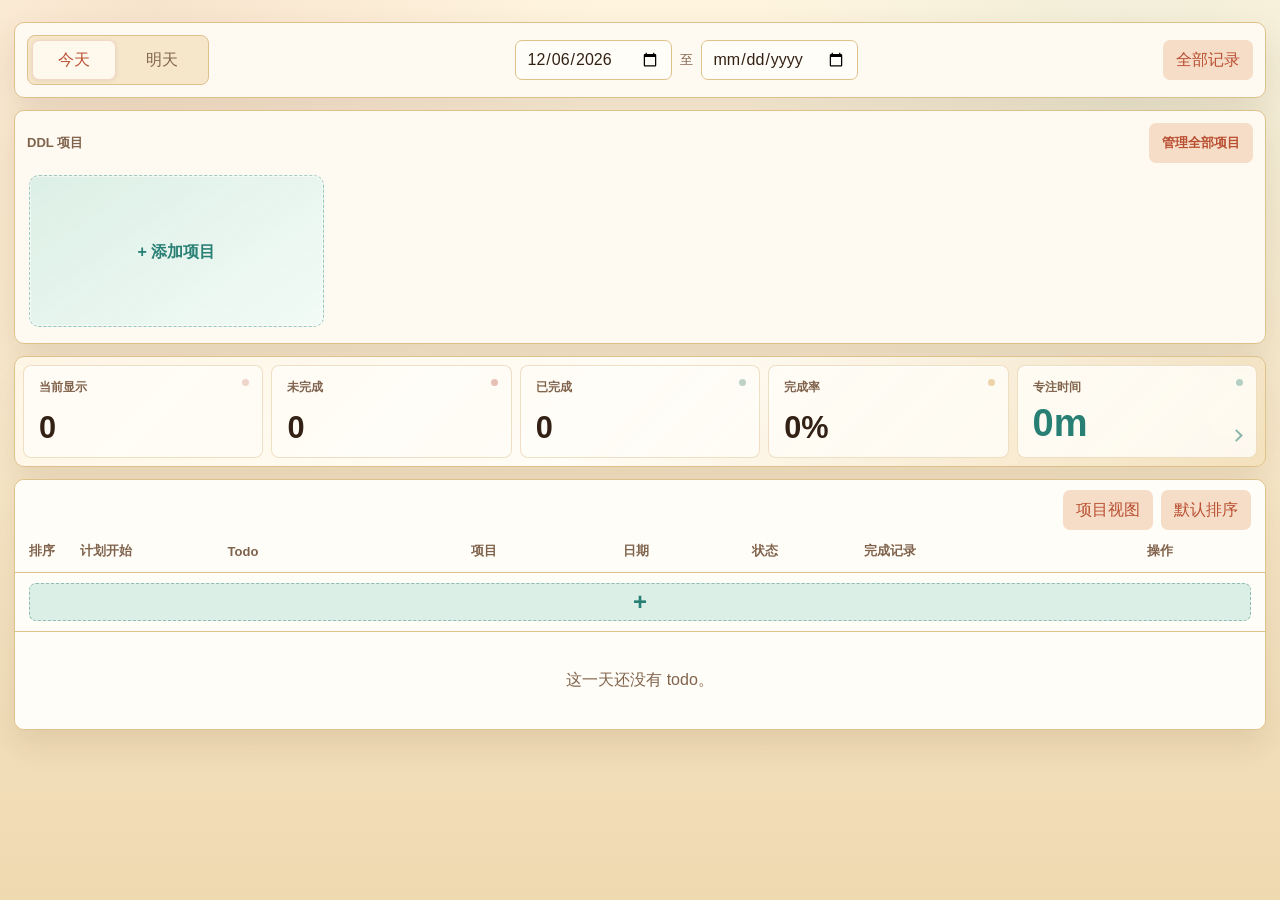
==== commit 9401bab8: "Revert unstable date editor changes" ====
--- a/docs/index.html
+++ b/docs/index.html
@@ -7,24 +7,24 @@
   <style>
     :root {
       color-scheme: light;
-      --bg: #f3dfbd;
-      --panel: #fffaf0;
-      --text: #352318;
-      --muted: #8a684f;
-      --line: #e3c89b;
-      --red-bg: #fff0e8;
-      --red-line: #b6402a;
-      --red-text: #8d2d20;
-      --green-bg: #eef4df;
-      --green-line: #4f8a69;
-      --green-text: #2e684e;
-      --accent: #b44b2b;
-      --accent-soft: #f7ddc5;
-      --gold-soft: #fff2c8;
-      --gold: #9f6718;
-      --teal: #2f7f78;
-      --teal-soft: #dceee5;
-      --shadow: 0 12px 28px rgba(83, 48, 22, 0.1);
+      --bg: #efd9b1;
+      --panel: #fffaf1;
+      --text: #332115;
+      --muted: #80634c;
+      --line: #dfc18b;
+      --red-bg: #fff3ec;
+      --red-line: #b94f32;
+      --red-text: #8f3225;
+      --green-bg: #edf4e4;
+      --green-line: #3f8567;
+      --green-text: #246950;
+      --accent: #b94f32;
+      --accent-soft: #f6ddc7;
+      --gold-soft: #fff0c0;
+      --gold: #94610f;
+      --teal: #287f74;
+      --teal-soft: #dcefe6;
+      --shadow: 0 14px 32px rgba(80, 49, 20, 0.11);
     }
 
     * {
@@ -35,8 +35,9 @@
       margin: 0;
       min-height: 100vh;
       background:
-        radial-gradient(circle at 12% 0%, rgba(180, 75, 43, 0.11), transparent 30%),
-        linear-gradient(180deg, #fff4dc, var(--bg));
+        radial-gradient(circle at 12% 0%, rgba(185, 79, 50, 0.1), transparent 31%),
+        radial-gradient(circle at 88% 12%, rgba(40, 127, 116, 0.07), transparent 28%),
+        linear-gradient(180deg, #fff5df, var(--bg));
       color: var(--text);
       font-family: -apple-system, BlinkMacSystemFont, "Segoe UI", "PingFang SC",
         "Microsoft YaHei", sans-serif;
@@ -88,7 +89,7 @@
       padding: 4px;
       border: 1px solid var(--line);
       border-radius: 8px;
-      background: #f7e9cf;
+      background: #f6e7ca;
     }
 
     .segmented button,
@@ -110,8 +111,8 @@
 
     .segmented button.active {
       color: var(--accent);
-      background: #fff7e8;
-      box-shadow: inset 0 0 0 1px rgba(180, 75, 43, 0.18), 0 1px 5px rgba(83, 48, 22, 0.1);
+      background: #fff8ec;
+      box-shadow: inset 0 0 0 1px rgba(185, 79, 50, 0.2), 0 1px 5px rgba(83, 48, 22, 0.09);
     }
 
     .segmented button:focus-visible,
@@ -120,7 +121,7 @@
     .icon-button:focus-visible,
     .add-todo:focus-visible,
     .metric-button:focus-visible {
-      outline: 2px solid rgba(180, 75, 43, 0.28);
+      outline: 2px solid rgba(185, 79, 50, 0.28);
       outline-offset: 2px;
     }
 
@@ -159,7 +160,7 @@
     select:focus,
     textarea:focus {
       border-color: var(--accent);
-      box-shadow: 0 0 0 3px rgba(180, 75, 43, 0.16);
+      box-shadow: 0 0 0 3px rgba(185, 79, 50, 0.15);
     }
 
     .ghost,
@@ -206,72 +207,99 @@
     .project-rail {
       display: grid;
       grid-auto-flow: column;
-      grid-auto-columns: minmax(190px, calc((100% - 36px) / 4));
-      gap: 12px;
+      grid-auto-columns: minmax(238px, calc((100% - 42px) / 4));
+      gap: 14px;
       overflow-x: auto;
       overscroll-behavior-x: contain;
-      padding-bottom: 2px;
+      padding: 2px 2px 4px;
       scroll-snap-type: x proximity;
     }
 
     .project-card {
+      position: relative;
       display: grid;
       grid-template-rows: 1fr auto;
-      min-height: 126px;
-      padding: 14px;
-      border: 1px solid var(--line);
-      border-radius: 8px;
-      background: #fff7e8;
+      min-height: 152px;
+      padding: 17px 18px 14px;
+      border: 1px solid rgba(223, 193, 139, 0.82);
+      border-radius: 10px;
+      background:
+        linear-gradient(145deg, rgba(255, 253, 247, 0.98), rgba(255, 246, 229, 0.9)),
+        #fff8ec;
+      box-shadow: 0 10px 24px rgba(91, 58, 24, 0.08), inset 0 1px 0 rgba(255, 255, 255, 0.78);
+      overflow: hidden;
       scroll-snap-align: start;
+      transition: transform 140ms ease, box-shadow 140ms ease, border-color 140ms ease;
+    }
+
+    .project-card:hover {
+      transform: translateY(-1px);
+      box-shadow: 0 14px 28px rgba(91, 58, 24, 0.11), inset 0 1px 0 rgba(255, 255, 255, 0.82);
     }
 
     .project-card.has-ddl {
-      position: relative;
-      overflow: hidden;
       background:
-        linear-gradient(135deg, rgba(255, 242, 200, 0.96), rgba(255, 250, 240, 0.9)),
+        radial-gradient(circle at 88% 12%, rgba(255, 255, 255, 0.72), transparent 28%),
+        linear-gradient(145deg, rgba(255, 242, 202, 0.95), rgba(255, 251, 242, 0.94)),
         var(--gold-soft);
-      border-color: #d9aa4e;
+      border-color: rgba(205, 151, 55, 0.62);
     }
 
     .project-card.due-soon {
       background:
-        linear-gradient(135deg, rgba(255, 232, 213, 0.98), rgba(255, 247, 232, 0.92)),
-        #fff0e8;
-      border-color: #cf7042;
+        radial-gradient(circle at 88% 12%, rgba(255, 255, 255, 0.7), transparent 29%),
+        linear-gradient(145deg, rgba(255, 229, 214, 0.96), rgba(255, 248, 239, 0.94)),
+        #fff3ec;
+      border-color: rgba(185, 79, 50, 0.58);
     }
 
     .project-card.due-later {
       background:
-        linear-gradient(135deg, rgba(255, 245, 216, 0.96), rgba(255, 250, 240, 0.9)),
+        radial-gradient(circle at 88% 12%, rgba(255, 255, 255, 0.72), transparent 28%),
+        linear-gradient(145deg, rgba(255, 241, 203, 0.96), rgba(255, 251, 242, 0.94)),
         var(--gold-soft);
-      border-color: #d9aa4e;
+      border-color: rgba(205, 151, 55, 0.62);
     }
 
     .project-card.has-ddl::before {
       content: "";
       position: absolute;
       inset: 0 auto 0 0;
-      width: 5px;
-      background: linear-gradient(180deg, var(--accent), var(--gold));
+      width: 6px;
+      background: linear-gradient(180deg, #b94f32, #d38b2c);
+      box-shadow: 0 0 18px rgba(185, 79, 50, 0.22);
     }
 
     .project-card.due-later::before {
-      background: linear-gradient(180deg, var(--gold), #d9aa4e);
+      background: linear-gradient(180deg, #94610f, #d1a34a);
+      box-shadow: 0 0 18px rgba(148, 97, 15, 0.18);
     }
 
     .project-card.add-card {
       place-items: center;
       color: var(--teal);
-      background: var(--teal-soft);
-      border: 1px dashed rgba(47, 127, 120, 0.45);
+      background:
+        linear-gradient(145deg, rgba(220, 239, 230, 0.95), rgba(246, 253, 249, 0.86)),
+        var(--teal-soft);
+      border: 1px dashed rgba(40, 127, 116, 0.38);
+      box-shadow: inset 0 0 0 1px rgba(255, 255, 255, 0.5);
       font-weight: 760;
     }
 
+    .project-card.add-card:hover {
+      border-color: rgba(40, 127, 116, 0.54);
+      background:
+        linear-gradient(145deg, rgba(211, 235, 223, 0.98), rgba(247, 253, 250, 0.9)),
+        var(--teal-soft);
+    }
+
     .project-card.other-card {
-      color: rgba(122, 97, 72, 0.78);
-      background: rgba(242, 234, 219, 0.55);
+      color: rgba(122, 97, 72, 0.72);
+      background:
+        linear-gradient(145deg, rgba(244, 236, 220, 0.8), rgba(255, 250, 241, 0.7)),
+        rgba(238, 229, 212, 0.46);
       border-color: rgba(138, 104, 79, 0.22);
+      box-shadow: none;
     }
 
     .other-count {
@@ -283,15 +311,17 @@
 
     .project-content {
       display: grid;
-      gap: 12px;
+      align-content: start;
+      gap: 16px;
       min-width: 0;
-      padding-left: 2px;
+      padding-left: 4px;
     }
 
     .project-name {
       min-width: 0;
-      font-size: 17px;
-      font-weight: 780;
+      max-width: calc(100% - 28px);
+      font-size: 18px;
+      font-weight: 820;
       line-height: 1.25;
       overflow: hidden;
       text-overflow: ellipsis;
@@ -300,17 +330,19 @@
 
     .project-countdown {
       display: grid;
-      grid-template-columns: auto 1fr;
-      gap: 14px;
+      grid-template-columns: auto minmax(0, 1fr);
+      gap: 16px;
       align-items: center;
     }
 
     .project-date-placeholder {
       width: fit-content;
+      max-width: 100%;
+      padding: 6px 0 8px;
       color: rgba(122, 97, 72, 0.76);
-      border-bottom: 1px dashed rgba(138, 104, 79, 0.38);
+      border-bottom: 1px dashed rgba(138, 104, 79, 0.32);
       font-size: 13px;
-      font-weight: 720;
+      font-weight: 760;
     }
 
     .schedule-editor {
@@ -324,56 +356,59 @@
       display: inline-flex;
       align-items: baseline;
       justify-content: center;
-      min-width: 92px;
-      min-height: 68px;
-      padding: 8px 14px;
+      min-width: 104px;
+      min-height: 72px;
+      padding: 8px 16px;
       color: #fffaf0;
-      border-radius: 10px;
-      background: linear-gradient(135deg, var(--accent), #d48737);
-      box-shadow: 0 12px 22px rgba(180, 75, 43, 0.2);
-      font-size: 36px;
-      font-weight: 840;
+      border-radius: 12px;
+      background: linear-gradient(135deg, #b94f32, #d56b39);
+      box-shadow: 0 14px 26px rgba(185, 79, 50, 0.22), inset 0 1px 0 rgba(255, 255, 255, 0.22);
+      font-size: 38px;
+      font-weight: 860;
       line-height: 1;
     }
 
     .days-left.long-range {
       align-items: center;
+      min-width: 118px;
       font-size: 24px;
       letter-spacing: 0;
     }
 
     .days-left small {
-      margin-left: 3px;
+      margin-left: 4px;
       font-size: 15px;
-      font-weight: 720;
+      font-weight: 760;
     }
 
     .project-card.due-later .days-left {
-      color: #5f401f;
-      background: linear-gradient(135deg, #f3cf83, #e6b85d);
-      box-shadow: 0 8px 18px rgba(159, 103, 24, 0.14);
+      color: #4b3216;
+      background: linear-gradient(135deg, #f2c761, #e6b54d);
+      box-shadow: 0 12px 22px rgba(148, 97, 15, 0.16), inset 0 1px 0 rgba(255, 255, 255, 0.32);
     }
 
     .project-card.waiting-project {
       background:
-        linear-gradient(135deg, rgba(255, 250, 240, 0.96), rgba(255, 246, 226, 0.9)),
+        radial-gradient(circle at 88% 12%, rgba(255, 255, 255, 0.72), transparent 29%),
+        linear-gradient(145deg, rgba(255, 251, 242, 0.98), rgba(255, 246, 226, 0.92)),
         #fff8e8;
-      border-color: rgba(185, 126, 31, 0.42);
+      border-color: rgba(185, 126, 31, 0.46);
     }
 
     .project-card.waiting-project::before {
       background: linear-gradient(180deg, #b97e1f, #e1b960);
+      box-shadow: 0 0 18px rgba(185, 126, 31, 0.18);
     }
 
     .project-card.due-soon .days-left {
-      background: linear-gradient(135deg, #b6402a, #d36a32);
+      background: linear-gradient(135deg, #b94f32, #d56b39);
     }
 
     .countdown-text {
       color: var(--muted);
       font-size: 13px;
-      font-weight: 700;
-      line-height: 1.35;
+      font-weight: 760;
+      line-height: 1.36;
     }
 
     .project-ddl {
@@ -383,18 +418,22 @@
     }
 
     .project-card-actions {
+      position: absolute;
+      right: 12px;
+      bottom: 12px;
       display: flex;
       justify-content: flex-end;
       gap: 6px;
-      margin-top: 8px;
     }
 
     .project-card-actions .icon-button {
-      width: 34px;
-      min-width: 34px;
-      min-height: 34px;
-      color: var(--accent);
-      background: rgba(247, 221, 197, 0.78);
+      width: 28px;
+      min-width: 28px;
+      min-height: 28px;
+      color: rgba(185, 79, 50, 0.58);
+      background: rgba(246, 221, 199, 0.58);
+      box-shadow: none;
+      font-size: 13px;
     }
 
     .project-list {
@@ -437,7 +476,7 @@
       padding: 10px;
       border: 1px solid var(--line);
       border-radius: 8px;
-      background: #fff7e8;
+      background: #fff8ec;
     }
 
     .main-content {
@@ -448,49 +487,107 @@
     .status-panel {
       display: grid;
       grid-template-columns: repeat(5, minmax(0, 1fr));
-      gap: 1px;
+      gap: 8px;
+      padding: 8px;
       overflow: hidden;
-    }
-
-    .metric {
-      min-height: 78px;
-      padding: 13px 14px;
-      background: #fffdf7;
-    }
-
-    .metric span {
+      background:
+        linear-gradient(135deg, rgba(255, 247, 232, 0.9), rgba(255, 253, 247, 0.97) 48%, rgba(242, 222, 184, 0.72));
+    }
+
+    .metric,
+    .metric-button {
+      position: relative;
+      display: grid;
+      align-content: space-between;
+      min-width: 0;
+      min-height: 86px;
+      padding: 13px 15px 14px;
+      border: 1px solid rgba(227, 200, 155, 0.56);
+      border-radius: 8px;
+      background: rgba(255, 253, 247, 0.86);
+      box-shadow: inset 0 1px 0 rgba(255, 255, 255, 0.78);
+    }
+
+    .metric::before,
+    .metric-button::before {
+      content: "";
+      position: absolute;
+      top: 13px;
+      right: 13px;
+      width: 7px;
+      height: 7px;
+      border-radius: 999px;
+      background: rgba(185, 79, 50, 0.22);
+    }
+
+    .metric span,
+    .metric-button span {
       display: block;
-      margin-bottom: 6px;
+      margin-bottom: 8px;
       color: var(--muted);
-      font-size: 13px;
-    }
-
-    .metric strong {
-      font-size: 30px;
-      line-height: 1;
+      font-size: 12px;
+      font-weight: 760;
+    }
+
+    .metric strong,
+    .metric-button strong {
+      display: block;
+      overflow: hidden;
+      color: var(--text);
+      font-size: clamp(26px, 2.4vw, 34px);
+      line-height: 1.03;
+      text-overflow: ellipsis;
+      white-space: nowrap;
+    }
+
+    .metric:nth-child(2)::before {
+      background: rgba(185, 79, 50, 0.34);
+    }
+
+    .metric:nth-child(3)::before {
+      background: rgba(63, 133, 103, 0.34);
+    }
+
+    .metric:nth-child(4)::before {
+      background: rgba(209, 144, 47, 0.38);
     }
 
     .metric-button {
       width: 100%;
-      min-height: 78px;
-      padding: 13px 14px;
       color: inherit;
       text-align: left;
-      border: 0;
-      background: #fffdf7;
-    }
-
-    .metric-button span {
-      display: block;
-      margin-bottom: 6px;
-      color: var(--muted);
-      font-size: 13px;
-      font-weight: 720;
+      cursor: pointer;
+      transition: transform 140ms ease, border-color 140ms ease, background 140ms ease, box-shadow 140ms ease;
+    }
+
+    .metric-button::before {
+      background: rgba(40, 127, 116, 0.34);
+    }
+
+    .metric-button::after {
+      content: "";
+      position: absolute;
+      right: 15px;
+      bottom: 17px;
+      width: 7px;
+      height: 7px;
+      border-top: 2px solid rgba(40, 127, 116, 0.54);
+      border-right: 2px solid rgba(40, 127, 116, 0.54);
+      transform: rotate(45deg);
     }
 
     .metric-button strong {
-      font-size: 30px;
-      line-height: 1;
+      padding-right: 22px;
+      color: #287f74;
+      font-size: clamp(30px, 3vw, 38px);
+      letter-spacing: 0;
+    }
+
+    .metric-button:hover {
+      transform: translateY(-1px);
+      border-color: rgba(40, 127, 116, 0.34);
+      background: rgba(237, 247, 240, 0.92);
+      box-shadow: 0 8px 18px rgba(105, 76, 34, 0.08), inset 0 1px 0 rgba(255, 255, 255, 0.82);
     }
 
     .todo-panel {
@@ -596,7 +693,7 @@
 
     th {
       color: var(--muted);
-      background: #fafbf9;
+      background: #fffdf8;
       font-size: 13px;
       font-weight: 720;
     }
@@ -609,7 +706,7 @@
     .time-section-row td {
       padding: 7px 14px 5px;
       color: rgba(138, 104, 79, 0.72);
-      background: linear-gradient(90deg, rgba(227, 200, 155, 0.28), transparent 58%);
+      background: linear-gradient(90deg, rgba(223, 193, 139, 0.3), transparent 58%);
       border-bottom: 1px solid rgba(227, 200, 155, 0.42);
       font-size: 13px;
       font-weight: 720;
@@ -697,7 +794,7 @@
       padding: 0 10px;
       border-radius: 999px;
       border: 1px solid currentColor;
-      background: rgba(255, 250, 240, 0.72);
+      background: rgba(255, 250, 241, 0.74);
       font-size: 13px;
       font-weight: 720;
       overflow: hidden;
@@ -743,7 +840,7 @@
       min-height: 34px;
       color: #fffaf0;
       background: var(--accent);
-      box-shadow: 0 6px 12px rgba(180, 75, 43, 0.12);
+      box-shadow: 0 6px 12px rgba(185, 79, 50, 0.13);
     }
 
     .action-secondary,
@@ -751,15 +848,15 @@
       width: 30px;
       min-width: 30px;
       min-height: 30px;
-      color: rgba(180, 75, 43, 0.58);
-      background: rgba(247, 221, 197, 0.42);
+      color: rgba(185, 79, 50, 0.55);
+      background: rgba(246, 221, 199, 0.38);
       box-shadow: none;
       font-size: 14px;
     }
 
     .action-secondary:hover,
     .action-danger:hover {
-      background: rgba(247, 221, 197, 0.75);
+      background: rgba(246, 221, 199, 0.68);
     }
 
     .hover-tooltip {
@@ -830,7 +927,7 @@
       padding: 9px;
       border: 1px solid var(--line);
       border-radius: 8px;
-      background: #fff7e8;
+      background: #fff8ec;
     }
 
     .day-card.outside-range {
@@ -840,7 +937,7 @@
 
     .day-card.today {
       border-color: var(--accent);
-      box-shadow: inset 0 0 0 1px var(--accent);
+      box-shadow: inset 0 0 0 1px rgba(185, 79, 50, 0.82);
     }
 
     .day-head {
@@ -872,7 +969,7 @@
     }
 
     .calendar-project.unassigned {
-      background: rgba(242, 234, 219, 0.45);
+      background: rgba(238, 229, 212, 0.46);
       border-color: rgba(138, 104, 79, 0.22);
       color: rgba(122, 97, 72, 0.72);
       opacity: 0.72;
@@ -966,7 +1063,7 @@
       padding: 12px;
       border: 1px solid var(--line);
       border-radius: 8px;
-      background: #fff7e8;
+      background: #fff8ec;
     }
 
     .review-meta {
@@ -1037,8 +1134,8 @@
     .rating-options label:has(input:checked) {
       color: var(--accent);
       border-color: rgba(180, 75, 43, 0.42);
-      background: #fff0e8;
-      box-shadow: inset 0 0 0 1px rgba(180, 75, 43, 0.1);
+      background: #fff3ec;
+      box-shadow: inset 0 0 0 1px rgba(185, 79, 50, 0.1);
     }
 
     .pie-layout {
@@ -1145,7 +1242,7 @@
       }
 
       .project-rail {
-        grid-auto-columns: minmax(190px, 84vw);
+        grid-auto-columns: minmax(238px, 84vw);
       }
 
       .project-list-item {
@@ -1203,7 +1300,7 @@
         </div>
         <button class="metric-button" type="button" id="focusTimeBtn">
           <span>专注时间</span>
-          <strong id="focusTime">0分钟</strong>
+          <strong id="focusTime">0m</strong>
         </button>
       </section>
 
@@ -2234,7 +2331,7 @@
       els.pendingCount.textContent = pending;
       els.doneCount.textContent = done;
       els.doneRate.textContent = total ? `${Math.round((done / total) * 100)}%` : "0%";
-      els.focusTime.textContent = formatDuration(sumMinutes(visibleTasks));
+      els.focusTime.textContent = formatCompactDuration(sumMinutes(visibleTasks));
       renderTaskHeader();
 
       els.taskBody.innerHTML = addTaskRow() + renderTaskRows(visibleTasks);
@@ -2759,6 +2856,15 @@
       return `${mins}分钟`;
     }
 
+    function formatCompactDuration(minutes) {
+      const total = Math.max(0, Number(minutes) || 0);
+      const hours = Math.floor(total / 60);
+      const mins = total % 60;
+      if (hours && mins) return `${hours}h${mins}m`;
+      if (hours) return `${hours}h`;
+      return `${mins}m`;
+    }
+
     function openTimePie() {
       const date = state.viewMode === "date" ? state.selectedDate : formatDate(new Date());
       const tasks = state.tasks.filter((task) => task.targetDate === date && (Number(task.durationMinutes) || 0) > 0);
@@ -2774,7 +2880,7 @@
         return;
       }
 
-      const colors = ["#b6402a", "#d48737", "#9f6718", "#2f7f78", "#4f8a69", "#8a684f"];
+      const colors = ["#b94f32", "#d28a32", "#94610f", "#287f74", "#3f8567", "#80634c"];
       let cursor = 0;
       const slices = groups.map((group, index) => {
         const minutes = sumMinutes(group.tasks);
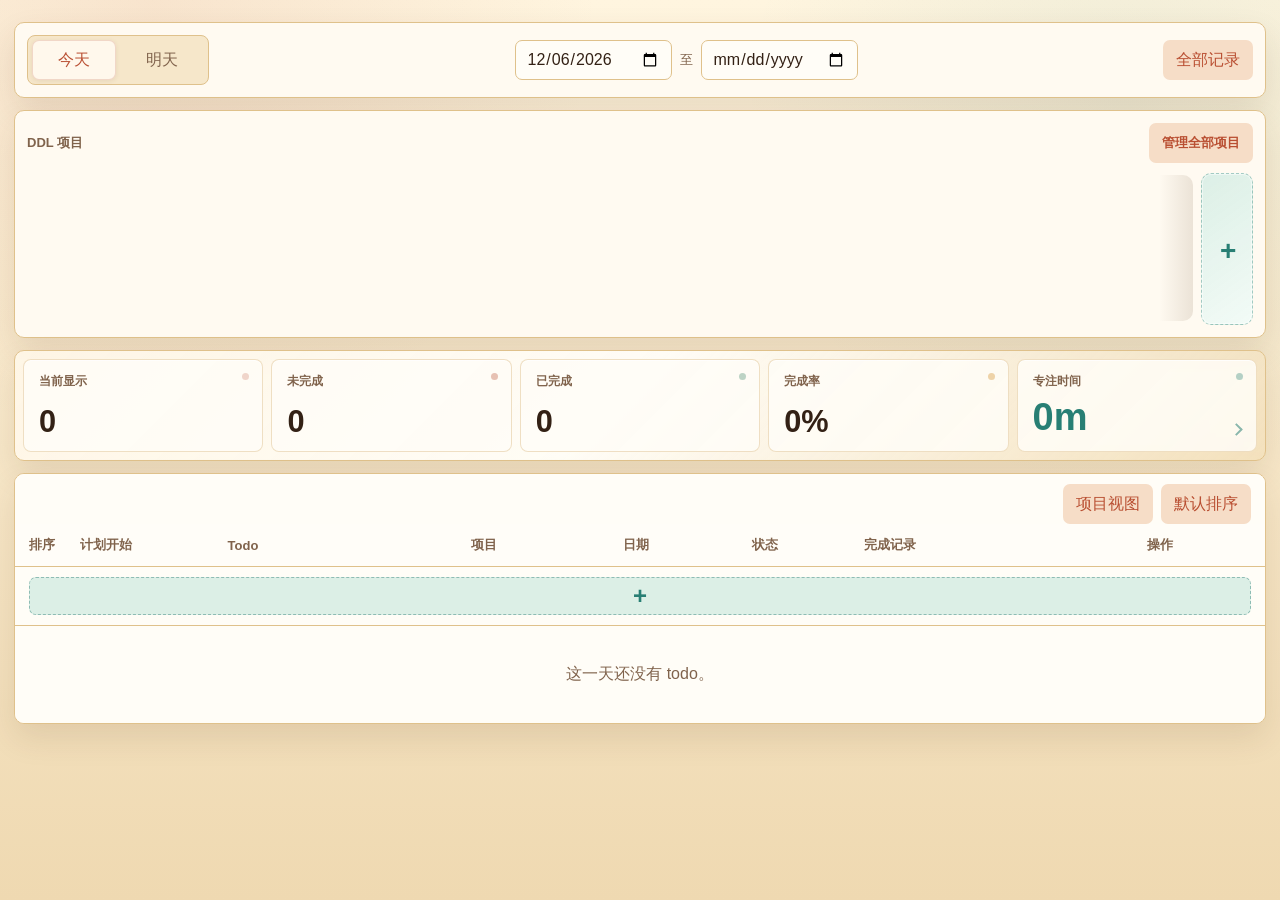
==== commit 51a43d12: "Polish project cards and manager layout" ====
--- a/docs/index.html
+++ b/docs/index.html
@@ -204,15 +204,53 @@
       font-weight: 720;
     }
 
+    .project-rail-layout {
+      position: relative;
+      display: grid;
+      grid-template-columns: minmax(0, 1fr) 52px;
+      gap: 12px;
+      align-items: stretch;
+    }
+
+    .project-rail-layout::after {
+      content: "";
+      pointer-events: none;
+      position: absolute;
+      top: 2px;
+      right: 60px;
+      bottom: 4px;
+      width: 34px;
+      background: linear-gradient(90deg, rgba(255, 250, 241, 0), rgba(91, 58, 24, 0.12));
+      border-radius: 0 10px 10px 0;
+    }
+
     .project-rail {
       display: grid;
       grid-auto-flow: column;
-      grid-auto-columns: minmax(238px, calc((100% - 42px) / 4));
+      grid-auto-columns: minmax(218px, calc((100% - 42px) / 4));
       gap: 14px;
       overflow-x: auto;
       overscroll-behavior-x: contain;
       padding: 2px 2px 4px;
       scroll-snap-type: x proximity;
+    }
+
+    .fixed-add-card {
+      width: 52px;
+      min-width: 52px;
+      min-height: 152px;
+      padding: 0;
+      font-size: 28px;
+    }
+
+    .fixed-add-card span {
+      font-size: 0;
+    }
+
+    .fixed-add-card span::before {
+      content: "+";
+      font-size: 28px;
+      line-height: 1;
     }
 
     .project-card {
@@ -347,9 +385,16 @@
 
     .schedule-editor {
       display: grid;
-      grid-template-columns: minmax(104px, auto) minmax(138px, 1fr);
-      gap: 8px;
+      grid-template-columns: minmax(112px, auto) minmax(0, 1fr);
+      gap: 7px;
       align-items: center;
+      max-width: 100%;
+    }
+
+    .project-card .schedule-editor {
+      grid-template-columns: 1fr;
+      width: 100%;
+      padding-right: 30px;
     }
 
     .days-left {
@@ -417,7 +462,7 @@
       font-weight: 720;
     }
 
-    .project-card-actions {
+    .project-card > .project-card-actions {
       position: absolute;
       right: 12px;
       bottom: 12px;
@@ -426,7 +471,7 @@
       gap: 6px;
     }
 
-    .project-card-actions .icon-button {
+    .project-card > .project-card-actions .icon-button {
       width: 28px;
       min-width: 28px;
       min-height: 28px;
@@ -436,6 +481,26 @@
       font-size: 13px;
     }
 
+    .project-card:has(.schedule-editor) > .project-card-actions {
+      opacity: 0.25;
+      pointer-events: none;
+    }
+
+    .project-list-item .project-card-actions {
+      display: flex;
+      justify-content: flex-end;
+      gap: 6px;
+    }
+
+    .project-list-item .project-card-actions .icon-button {
+      width: 30px;
+      min-width: 30px;
+      min-height: 30px;
+      color: rgba(185, 79, 50, 0.62);
+      background: rgba(246, 221, 199, 0.58);
+      box-shadow: none;
+    }
+
     .project-list {
       display: grid;
       gap: 8px;
@@ -458,25 +523,61 @@
       display: flex;
       align-items: center;
       justify-content: space-between;
+      width: 100%;
+      min-height: 34px;
+      padding: 0;
       color: var(--muted);
+      border: 0;
+      background: transparent;
+      text-align: left;
       font-size: 13px;
       font-weight: 780;
+      cursor: pointer;
+    }
+
+    .project-list-heading .heading-main {
+      display: inline-flex;
+      align-items: center;
+      gap: 6px;
+    }
+
+    .project-list-heading .chevron {
+      color: var(--accent);
+      font-size: 14px;
+      line-height: 1;
     }
 
     .project-list-heading strong {
-      color: var(--ink);
+      color: var(--text);
       font-size: 15px;
     }
 
     .project-list-item {
       display: grid;
-      grid-template-columns: minmax(160px, 1fr) 150px auto;
+      grid-template-columns: minmax(160px, 1fr) minmax(150px, 220px) 34px;
       gap: 8px;
       align-items: center;
       padding: 10px;
       border: 1px solid var(--line);
       border-radius: 8px;
       background: #fff8ec;
+      overflow: hidden;
+    }
+
+    .project-list-item:has(.schedule-editor) {
+      grid-template-columns: minmax(150px, 1fr) minmax(280px, 1.2fr) 34px;
+    }
+
+    .project-list-item .project-ddl {
+      min-width: 0;
+      overflow: hidden;
+      text-overflow: ellipsis;
+      white-space: nowrap;
+    }
+
+    .project-list-item .project-ddl:has(.schedule-editor) {
+      overflow: visible;
+      white-space: normal;
     }
 
     .main-content {
@@ -605,7 +706,9 @@
     .inline-input,
     .inline-select,
     .inline-date,
-    .inline-time {
+    .inline-time,
+    .inline-time-editor select,
+    .inline-date-editor select {
       width: 100%;
       min-width: 0;
       min-height: 34px;
@@ -620,13 +723,41 @@
       font-size: 16px;
     }
 
-    .inline-time {
-      width: 126px;
-      min-width: 126px;
-      padding: 6px 10px;
-      font-size: 14px;
+    .inline-time-editor,
+    .inline-date-editor {
+      display: inline-grid;
+      align-items: center;
+      gap: 5px;
+      width: max-content;
+      max-width: 100%;
+      color: inherit;
+      font-weight: 720;
+    }
+
+    .inline-time-editor {
+      grid-template-columns: minmax(70px, auto) auto minmax(56px, auto);
+      padding: 4px;
+      border: 1px solid rgba(227, 200, 155, 0.65);
+      border-radius: 8px;
+      background: rgba(255, 253, 247, 0.8);
+    }
+
+    .inline-date-editor {
+      grid-template-columns: minmax(70px, auto) minmax(50px, auto) minmax(50px, auto);
+    }
+
+    .project-date-editor {
+      grid-column: 1 / -1;
+      width: 100%;
+    }
+
+    .inline-time-editor select,
+    .inline-date-editor select {
+      width: auto;
+      min-width: 0;
+      padding: 5px 6px;
+      font-size: 12px;
       font-variant-numeric: tabular-nums;
-      letter-spacing: 0;
     }
 
     .inline-field-wrap {
@@ -1241,12 +1372,37 @@
         min-width: 150px;
       }
 
+      .project-rail-layout {
+        grid-template-columns: minmax(0, 1fr) 48px;
+        gap: 10px;
+      }
+
+      .project-rail-layout::after {
+        right: 56px;
+      }
+
       .project-rail {
-        grid-auto-columns: minmax(238px, 84vw);
-      }
-
-      .project-list-item {
-        grid-template-columns: 1fr;
+        grid-auto-columns: minmax(218px, 82vw);
+      }
+
+      .fixed-add-card {
+        width: 48px;
+        min-width: 48px;
+      }
+
+      .project-list-item,
+      .project-list-item:has(.schedule-editor) {
+        grid-template-columns: 1fr 34px;
+      }
+
+      .project-list-item .project-name,
+      .project-list-item .project-ddl {
+        grid-column: 1 / 2;
+      }
+
+      .project-list-item .project-card-actions {
+        grid-column: 2 / 3;
+        grid-row: 1 / 3;
       }
     }
   </style>
@@ -1277,7 +1433,12 @@
           <span id="projectHint"></span>
         </span>
       </div>
-      <div class="project-rail" id="projectRail"></div>
+      <div class="project-rail-layout">
+        <div class="project-rail" id="projectRail"></div>
+        <button class="project-card add-card fixed-add-card" type="button" id="addProjectBtn">
+          <span>+ 添加项目</span>
+        </button>
+      </div>
     </section>
 
     <section class="main-content" id="dailyView">
@@ -1448,6 +1609,7 @@
     state.rangeEnd = "";
     state.viewMode = "date";
     state.todoListView = localStorage.getItem("daily-todo-list-view") || "time";
+    state.projectListCollapsed = JSON.parse(localStorage.getItem("daily-project-list-collapsed") || "{}");
     state.editingProjectId = null;
     state.editingTaskId = null;
     state.reviewQueue = [];
@@ -1466,6 +1628,7 @@
       projectHint: document.querySelector("#projectHint"),
       manageProjectsBtn: document.querySelector("#manageProjectsBtn"),
       projectRail: document.querySelector("#projectRail"),
+      addProjectBtn: document.querySelector("#addProjectBtn"),
       dailyView: document.querySelector("#dailyView"),
       calendarView: document.querySelector("#calendarView"),
       calendarTitle: document.querySelector("#calendarTitle"),
@@ -1536,6 +1699,7 @@
       els.projectRail.addEventListener("click", handleProjectRailClick);
       els.projectRail.addEventListener("dblclick", editProjectField);
       els.projectRail.addEventListener("contextmenu", editProjectField);
+      els.addProjectBtn.addEventListener("click", createDefaultProject);
       els.manageProjectsBtn.addEventListener("click", openProjectList);
       els.projectForm.addEventListener("submit", saveProject);
       els.projectCancelBtn.addEventListener("click", () => els.projectDialog.close());
@@ -1622,10 +1786,6 @@
         return;
       }
 
-      if (event.target.closest("[data-add-project]")) {
-        createDefaultProject();
-        return;
-      }
 
       if (!button || !card) return;
       const project = findProject(card.dataset.projectId);
@@ -1674,11 +1834,12 @@
       `;
       modeSelect.value = getProjectScheduleMode(project) === "plannedLater" ? "plannedLater" : "dated";
 
-      const dateInput = document.createElement("input");
-      dateInput.className = "inline-date";
-      dateInput.type = "date";
-      dateInput.value = project.ddl || "";
-      dateInput.hidden = modeSelect.value !== "dated";
+      const dateEditor = createDatePartsEditor(project.ddl || "", {
+        className: "inline-date-editor project-date-editor",
+        startYear: new Date().getFullYear() - 1,
+        endYear: new Date().getFullYear() + 30
+      });
+      dateEditor.el.hidden = modeSelect.value !== "dated";
 
       let finished = false;
       const save = () => {
@@ -1687,12 +1848,15 @@
         if (modeSelect.value === "plannedLater") {
           project.scheduleMode = "plannedLater";
           project.ddl = "";
-        } else if (dateInput.value) {
-          project.scheduleMode = "dated";
-          project.ddl = dateInput.value;
         } else {
-          project.scheduleMode = "empty";
-          project.ddl = "";
+          const value = dateEditor.getValue();
+          if (value) {
+            project.scheduleMode = "dated";
+            project.ddl = value;
+          } else {
+            project.scheduleMode = "empty";
+            project.ddl = "";
+          }
         }
         saveData();
         render();
@@ -1700,11 +1864,10 @@
       };
 
       modeSelect.addEventListener("change", () => {
-        dateInput.hidden = modeSelect.value !== "dated";
+        dateEditor.el.hidden = modeSelect.value !== "dated";
         if (modeSelect.value === "plannedLater") save();
-        else dateInput.focus();
+        else dateEditor.focus();
       });
-      dateInput.addEventListener("change", save);
       wrapper.addEventListener("keydown", (event) => {
         if (event.key === "Enter") save();
         if (event.key === "Escape") {
@@ -1717,7 +1880,7 @@
         if (!wrapper.contains(document.activeElement)) save();
       }));
 
-      wrapper.append(modeSelect, dateInput);
+      wrapper.append(modeSelect, dateEditor.el);
       fieldEl.replaceChildren(wrapper);
       modeSelect.focus();
     }
@@ -1801,17 +1964,21 @@
         .filter((project) => isPlannedLater(project))
         .sort((a, b) => a.name.localeCompare(b.name, "zh-CN"));
       return [
-        { title: "进行中", hint: "有 DDL 的项目", projects: active },
-        { title: "待计划", hint: "暂不排期", projects: unplanned },
-        { title: "已完成", hint: "DDL 已经过了", projects: completed }
+        { key: "active", title: "进行中", hint: "有 DDL 的项目", projects: active },
+        { key: "unplanned", title: "待计划", hint: "暂不排期", projects: unplanned },
+        { key: "completed", title: "已完成", hint: "DDL 已经过了", projects: completed }
       ];
     }
 
     function projectListGroup(group) {
+      const collapsed = Boolean(state.projectListCollapsed[group.key]);
       return `
         <section class="project-list-group">
-          <div class="project-list-heading"><strong>${group.title}</strong><span>${group.projects.length} 个 · ${group.hint}</span></div>
-          ${group.projects.length ? group.projects.map(projectListItem).join("") : `<div class="empty">暂无项目</div>`}
+          <button class="project-list-heading" type="button" data-project-group-toggle="${group.key}" aria-expanded="${!collapsed}">
+            <span class="heading-main"><span class="chevron">${collapsed ? "▶" : "▼"}</span><strong>${group.title}</strong></span>
+            <span>${group.projects.length} 个 · ${group.hint}</span>
+          </button>
+          ${collapsed ? "" : (group.projects.length ? group.projects.map(projectListItem).join("") : `<div class="empty">暂无项目</div>`)}
         </section>
       `;
     }
@@ -1830,6 +1997,15 @@
     }
 
     function handleProjectListClick(event) {
+      const heading = event.target.closest("[data-project-group-toggle]");
+      if (heading) {
+        const key = heading.dataset.projectGroupToggle;
+        state.projectListCollapsed[key] = !state.projectListCollapsed[key];
+        localStorage.setItem("daily-project-list-collapsed", JSON.stringify(state.projectListCollapsed));
+        renderProjectListDialog();
+        return;
+      }
+
       const button = event.target.closest("button[data-project-action]");
       const row = event.target.closest("[data-project-id]");
       if (!button || !row) return;
@@ -2035,8 +2211,8 @@
       const configByField = {
         text: { type: "text", value: task.text || "", save: (value) => { task.text = value.trim() || "未命名"; } },
         projectId: { type: "select", value: task.projectId || "", save: (value) => { task.projectId = value; } },
-        plannedStart: { type: "time", value: task.plannedStart || "", save: (value) => { task.plannedStart = value; task.timeBucket = value ? "" : ""; task.manualOrder = false; } },
-        targetDate: { type: "date", value: task.targetDate || formatDate(new Date()), save: (value) => { task.targetDate = value || formatDate(new Date()); } }
+        plannedStart: { type: "time", value: task.plannedStart || "", save: (value) => { task.plannedStart = isValidTimeString(value) ? value : ""; task.timeBucket = value ? "" : ""; task.manualOrder = false; } },
+        targetDate: { type: "date", value: task.targetDate || formatDate(new Date()), save: (value) => { task.targetDate = isValidDateString(value) ? value : formatDate(new Date()); } }
       };
       const config = configByField[field];
       if (!config) return;
@@ -2047,16 +2223,144 @@
       });
     }
 
+    function startTimePartsEdit(fieldEl, config, afterSave) {
+      const editor = createTimePartsEditor(config.value || "");
+      let finished = false;
+      const finish = (shouldSave) => {
+        if (finished) return;
+        finished = true;
+        if (shouldSave) {
+          config.save(editor.getValue());
+          afterSave();
+        } else {
+          render();
+        }
+      };
+      editor.el.addEventListener("keydown", (event) => {
+        if (event.key === "Enter") finish(true);
+        if (event.key === "Escape") finish(false);
+      });
+      editor.el.addEventListener("focusout", () => setTimeout(() => {
+        if (!editor.el.contains(document.activeElement)) finish(true);
+      }));
+      fieldEl.replaceChildren(editor.el);
+      editor.focus();
+    }
+
+    function startDatePartsEdit(fieldEl, config, afterSave) {
+      const currentYear = new Date().getFullYear();
+      const editor = createDatePartsEditor(config.value || formatDate(new Date()), {
+        className: "inline-date-editor task-date-editor",
+        startYear: currentYear - 10,
+        endYear: currentYear + 10
+      });
+      let finished = false;
+      const finish = (shouldSave) => {
+        if (finished) return;
+        finished = true;
+        if (shouldSave) {
+          config.save(editor.getValue() || config.value || formatDate(new Date()));
+          afterSave();
+        } else {
+          render();
+        }
+      };
+      editor.el.addEventListener("keydown", (event) => {
+        if (event.key === "Enter") finish(true);
+        if (event.key === "Escape") finish(false);
+      });
+      editor.el.addEventListener("focusout", () => setTimeout(() => {
+        if (!editor.el.contains(document.activeElement)) finish(true);
+      }));
+      fieldEl.replaceChildren(editor.el);
+      editor.focus();
+    }
+
+    function createTimePartsEditor(value) {
+      const safe = isValidTimeString(value) ? value : "";
+      const [selectedHour = "", selectedMinute = "00"] = safe ? safe.split(":") : ["", "00"];
+      const wrapper = document.createElement("div");
+      wrapper.className = "inline-time-editor";
+      const hourSelect = document.createElement("select");
+      const minuteSelect = document.createElement("select");
+      hourSelect.innerHTML = `<option value="">未安排</option>` + Array.from({ length: 24 }, (_, hour) => {
+        const value = String(hour).padStart(2, "0");
+        return `<option value="${value}">${value}</option>`;
+      }).join("");
+      minuteSelect.innerHTML = Array.from({ length: 12 }, (_, index) => {
+        const value = String(index * 5).padStart(2, "0");
+        return `<option value="${value}">${value}</option>`;
+      }).join("");
+      hourSelect.value = selectedHour;
+      minuteSelect.value = selectedMinute;
+      minuteSelect.disabled = !selectedHour;
+      hourSelect.addEventListener("change", () => {
+        minuteSelect.disabled = !hourSelect.value;
+        if (hourSelect.value && !minuteSelect.value) minuteSelect.value = "00";
+      });
+      wrapper.append(hourSelect, document.createTextNode(":"), minuteSelect);
+      return {
+        el: wrapper,
+        focus: () => hourSelect.focus(),
+        getValue: () => hourSelect.value ? `${hourSelect.value}:${minuteSelect.value || "00"}` : ""
+      };
+    }
+
+    function createDatePartsEditor(value, options = {}) {
+      const currentYear = new Date().getFullYear();
+      const safeValue = isValidDateString(value) ? value : formatDate(new Date());
+      const date = parseDateParts(safeValue);
+      const startYear = Math.min(options.startYear || currentYear - 5, date.year);
+      const endYear = Math.max(options.endYear || currentYear + 10, date.year);
+      const wrapper = document.createElement("div");
+      wrapper.className = options.className || "inline-date-editor";
+      const yearSelect = document.createElement("select");
+      const monthSelect = document.createElement("select");
+      const daySelect = document.createElement("select");
+      yearSelect.innerHTML = rangeOptions(startYear, endYear, date.year, "年");
+      monthSelect.innerHTML = rangeOptions(1, 12, date.month, "月");
+      const syncDays = () => {
+        const maxDay = daysInMonth(Number(yearSelect.value), Number(monthSelect.value));
+        const currentDay = Math.min(Number(daySelect.value) || date.day, maxDay);
+        daySelect.innerHTML = rangeOptions(1, maxDay, currentDay, "日");
+      };
+      yearSelect.addEventListener("change", syncDays);
+      monthSelect.addEventListener("change", syncDays);
+      syncDays();
+      wrapper.append(yearSelect, monthSelect, daySelect);
+      return {
+        el: wrapper,
+        focus: () => yearSelect.focus(),
+        getValue: () => {
+          const year = Number(yearSelect.value);
+          const month = Number(monthSelect.value);
+          const day = Number(daySelect.value);
+          const value = `${year}-${String(month).padStart(2, "0")}-${String(day).padStart(2, "0")}`;
+          return isValidDateString(value) ? value : "";
+        }
+      };
+    }
+
+    function rangeOptions(start, end, selected, suffix = "") {
+      return Array.from({ length: end - start + 1 }, (_, index) => {
+        const value = start + index;
+        return `<option value="${value}"${value === Number(selected) ? " selected" : ""}>${value}${suffix}</option>`;
+      }).join("");
+    }
+
     function startInlineEdit(fieldEl, config, afterSave) {
       if (fieldEl.querySelector("input, select")) return;
+      if (config.type === "time") {
+        startTimePartsEdit(fieldEl, config, afterSave);
+        return;
+      }
+      if (config.type === "date") {
+        startDatePartsEdit(fieldEl, config, afterSave);
+        return;
+      }
       const editor = document.createElement(config.type === "select" ? "select" : "input");
       editor.className = config.type === "select" ? "inline-select" : "inline-input";
       if (config.type !== "select") editor.type = config.type;
-      if (config.type === "time") {
-        editor.step = 300;
-        editor.className = "inline-time";
-      }
-      if (config.type === "date") editor.className = "inline-date";
       if (config.type === "select") editor.innerHTML = projectOptionsHtml(config.value);
       editor.value = config.value || "";
 
@@ -2263,11 +2567,10 @@
         .sort(compareProjects);
       const plannedLaterCount = state.projects.filter((project) => isPlannedLater(project)).length;
       const cardCount = draftProjects.length + ddlProjects.length + (plannedLaterCount ? 1 : 0);
-      els.projectHint.textContent = cardCount > 3 ? "左右滑动查看更多" : "";
+      els.projectHint.textContent = cardCount > 4 ? "左右滑动查看更多" : "";
       els.projectRail.innerHTML = draftProjects.map(projectCard).join("")
         + ddlProjects.map(projectCard).join("")
-        + (plannedLaterCount ? otherProjectCard(plannedLaterCount) : "")
-        + addProjectCard();
+        + (plannedLaterCount ? otherProjectCard(plannedLaterCount) : "");
     }
 
     function projectCard(project) {
@@ -2312,6 +2615,7 @@
     }
 
     function getDdlCountdown(dateString) {
+      if (!isValidDateString(dateString)) return { label: "", variant: "waiting-project", longRange: false };
       const today = new Date(`${formatDate(new Date())}T00:00:00`);
       const ddl = new Date(`${dateString}T00:00:00`);
       const diff = Math.ceil((ddl - today) / 86400000);
@@ -2678,7 +2982,7 @@
     }
 
     function hasProjectDdl(project) {
-      return getProjectScheduleMode(project) === "dated" && Boolean(project.ddl);
+      return getProjectScheduleMode(project) === "dated" && isValidDateString(project.ddl);
     }
 
     function isPlannedLater(project) {
@@ -2791,6 +3095,29 @@
       return project.id;
     }
 
+    function isValidDateString(value) {
+      if (!/^\d{4}-\d{2}-\d{2}$/.test(String(value || ""))) return false;
+      const { year, month, day } = parseDateParts(value);
+      if (year < 1900 || year > 2200) return false;
+      const date = new Date(`${value}T00:00:00`);
+      return date.getFullYear() === year && date.getMonth() + 1 === month && date.getDate() === day;
+    }
+
+    function parseDateParts(value) {
+      const [year, month, day] = String(value || "").split("-").map((part) => Number.parseInt(part, 10));
+      return { year, month, day };
+    }
+
+    function daysInMonth(year, month) {
+      return new Date(year, month, 0).getDate();
+    }
+
+    function isValidTimeString(value) {
+      if (!/^\d{2}:\d{2}$/.test(String(value || ""))) return false;
+      const [hour, minute] = value.split(":").map((part) => Number.parseInt(part, 10));
+      return hour >= 0 && hour <= 23 && minute >= 0 && minute <= 55 && minute % 5 === 0;
+    }
+
     function normalizeTask(task) {
       const done = Boolean(task.done);
       return {
@@ -2798,13 +3125,13 @@
         text: task.text || "",
         note: task.note || "",
         projectId: task.projectId || "",
-        plannedStart: task.plannedStart || "",
+        plannedStart: isValidTimeString(task.plannedStart) ? task.plannedStart : "",
         timeBucket: task.timeBucket || "",
-        targetDate: task.targetDate || formatDate(new Date()),
+        targetDate: isValidDateString(task.targetDate) ? task.targetDate : formatDate(new Date()),
         done,
         createdAt: task.createdAt || new Date().toISOString(),
         completedAt: task.completedAt || null,
-        completedDate: task.completedDate || (done && task.completedAt ? formatDate(task.completedAt) : ""),
+        completedDate: isValidDateString(task.completedDate) ? task.completedDate : (done && task.completedAt ? formatDate(task.completedAt) : ""),
         durationMinutes: Math.max(0, Number.parseInt(task.durationMinutes || "0", 10) || 0),
         completionRating: task.completionRating || "",
         manualOrder: Boolean(task.manualOrder),
@@ -2817,8 +3144,10 @@
     function normalizeProject(project) {
       if (!project || !project.name) return null;
       const name = project.name === "未命名项目" ? "未命名" : project.name;
-      const ddl = project.ddl || "";
-      const scheduleMode = project.scheduleMode || (ddl ? "dated" : (name === "未命名" ? "empty" : "plannedLater"));
+      const ddl = isValidDateString(project.ddl) ? project.ddl : "";
+      const scheduleMode = project.scheduleMode === "dated" && !ddl
+        ? (name === "未命名" ? "empty" : "plannedLater")
+        : (project.scheduleMode || (ddl ? "dated" : (name === "未命名" ? "empty" : "plannedLater")));
       return {
         id: project.id || (crypto.randomUUID ? crypto.randomUUID() : `project-${Date.now()}`),
         name,
@@ -2829,7 +3158,7 @@
     }
 
     function formatPlannedTime(time) {
-      if (!time) return "未安排";
+      if (!isValidTimeString(time)) return "未安排";
       const [hour, minute] = time.split(":");
       return `${hour}:${minute}`;
     }
@@ -2880,7 +3209,7 @@
         return;
       }
 
-      const colors = ["#b94f32", "#d28a32", "#94610f", "#287f74", "#3f8567", "#80634c"];
+      const colors = ["#4f8f76", "#d6a24a", "#b96844", "#2f7f78", "#a37a2d", "#7e6b56"];
       let cursor = 0;
       const slices = groups.map((group, index) => {
         const minutes = sumMinutes(group.tasks);
@@ -2927,6 +3256,7 @@
     }
 
     function friendlyDate(dateString) {
+      if (!isValidDateString(dateString)) return "未设置日期";
       const date = new Date(`${dateString}T00:00:00`);
       return date.toLocaleDateString("zh-CN", {
         month: "long",
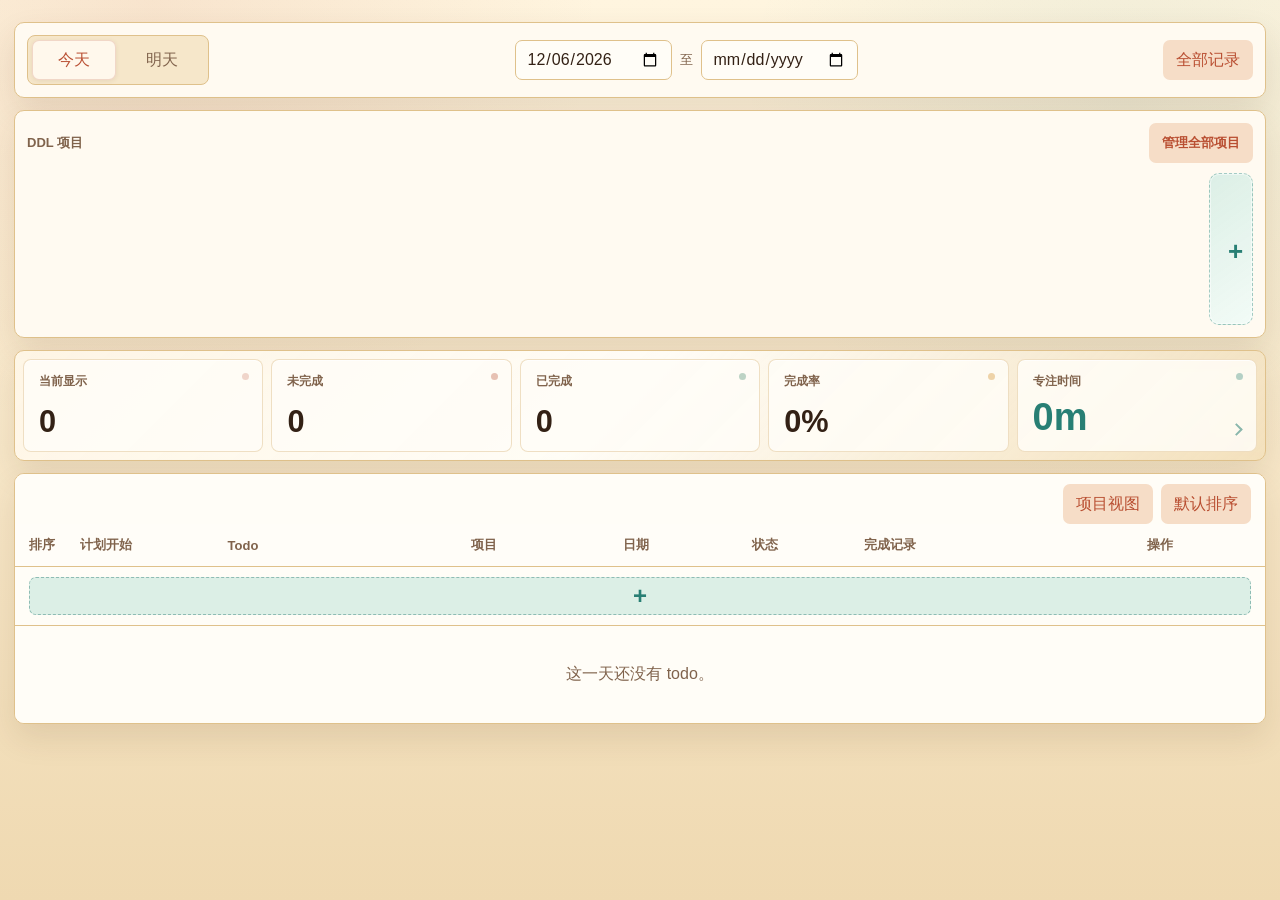
==== commit f66432c9: "Tighten project manager layout" ====
--- a/docs/index.html
+++ b/docs/index.html
@@ -207,7 +207,7 @@
     .project-rail-layout {
       position: relative;
       display: grid;
-      grid-template-columns: minmax(0, 1fr) 52px;
+      grid-template-columns: minmax(0, 1fr) 44px;
       gap: 12px;
       align-items: stretch;
     }
@@ -217,17 +217,24 @@
       pointer-events: none;
       position: absolute;
       top: 2px;
-      right: 60px;
+      right: 52px;
       bottom: 4px;
-      width: 34px;
-      background: linear-gradient(90deg, rgba(255, 250, 241, 0), rgba(91, 58, 24, 0.12));
+      width: 36px;
+      background: linear-gradient(90deg, rgba(255, 250, 241, 0), rgba(91, 58, 24, 0.16));
       border-radius: 0 10px 10px 0;
+      z-index: 2;
+      opacity: 0;
+      transition: opacity 0.18s ease;
+    }
+
+    .project-rail-layout.has-overflow::after {
+      opacity: 1;
     }
 
     .project-rail {
       display: grid;
       grid-auto-flow: column;
-      grid-auto-columns: minmax(218px, calc((100% - 42px) / 4));
+      grid-auto-columns: max(210px, calc((100% - 28px) / 3));
       gap: 14px;
       overflow-x: auto;
       overscroll-behavior-x: contain;
@@ -235,12 +242,17 @@
       scroll-snap-type: x proximity;
     }
 
+    .project-rail-layout.has-overflow .project-rail {
+      grid-auto-columns: max(210px, calc((100% - 54px) / 3));
+    }
+
     .fixed-add-card {
-      width: 52px;
-      min-width: 52px;
+      width: 44px;
+      min-width: 44px;
       min-height: 152px;
       padding: 0;
-      font-size: 28px;
+      font-size: 26px;
+      z-index: 3;
     }
 
     .fixed-add-card span {
@@ -249,7 +261,7 @@
 
     .fixed-add-card span::before {
       content: "+";
-      font-size: 28px;
+      font-size: 26px;
       line-height: 1;
     }
 
@@ -503,20 +515,24 @@
 
     .project-list {
       display: grid;
-      gap: 8px;
-      max-height: 420px;
+      gap: 12px;
+      max-height: min(62vh, 560px);
       overflow: auto;
+      padding-right: 3px;
+      outline: none;
     }
 
     .project-list-group {
       display: grid;
-      gap: 8px;
+      gap: 0;
+      border: 1px solid rgba(227, 200, 155, 0.62);
+      border-radius: 10px;
+      background: rgba(255, 250, 241, 0.62);
+      overflow: hidden;
     }
 
     .project-list-group + .project-list-group {
-      margin-top: 10px;
-      padding-top: 10px;
-      border-top: 1px solid rgba(227, 200, 155, 0.45);
+      margin-top: 0;
     }
 
     .project-list-heading {
@@ -524,48 +540,62 @@
       align-items: center;
       justify-content: space-between;
       width: 100%;
-      min-height: 34px;
-      padding: 0;
+      min-height: 48px;
+      padding: 12px 14px;
       color: var(--muted);
       border: 0;
-      background: transparent;
+      background: linear-gradient(90deg, rgba(255, 244, 224, 0.94), rgba(255, 252, 246, 0.76));
       text-align: left;
-      font-size: 13px;
-      font-weight: 780;
+      font-size: 15px;
+      font-weight: 820;
       cursor: pointer;
+    }
+
+    .project-list-heading:focus {
+      outline: none;
+    }
+
+    .project-list-heading:focus-visible {
+      box-shadow: inset 0 0 0 2px rgba(185, 79, 50, 0.18);
     }
 
     .project-list-heading .heading-main {
       display: inline-flex;
       align-items: center;
-      gap: 6px;
+      gap: 8px;
     }
 
     .project-list-heading .chevron {
       color: var(--accent);
-      font-size: 14px;
+      font-size: 16px;
       line-height: 1;
     }
 
     .project-list-heading strong {
       color: var(--text);
-      font-size: 15px;
+      font-size: 17px;
+    }
+
+    .project-list-heading[aria-expanded="true"] {
+      border-bottom: 1px solid rgba(227, 200, 155, 0.45);
     }
 
     .project-list-item {
       display: grid;
-      grid-template-columns: minmax(160px, 1fr) minmax(150px, 220px) 34px;
-      gap: 8px;
+      grid-template-columns: minmax(190px, 1fr) minmax(150px, 220px) 38px;
+      gap: 12px;
       align-items: center;
-      padding: 10px;
-      border: 1px solid var(--line);
-      border-radius: 8px;
-      background: #fff8ec;
-      overflow: hidden;
+      min-height: 64px;
+      margin: 9px 12px;
+      padding: 12px 14px;
+      border: 1px solid rgba(227, 200, 155, 0.72);
+      border-radius: 10px;
+      background: rgba(255, 253, 247, 0.84);
+      overflow: visible;
     }
 
     .project-list-item:has(.schedule-editor) {
-      grid-template-columns: minmax(150px, 1fr) minmax(280px, 1.2fr) 34px;
+      grid-template-columns: minmax(190px, 1fr) minmax(340px, 1.25fr) 38px;
     }
 
     .project-list-item .project-ddl {
@@ -578,6 +608,11 @@
     .project-list-item .project-ddl:has(.schedule-editor) {
       overflow: visible;
       white-space: normal;
+    }
+
+    .project-list-item .schedule-editor {
+      grid-template-columns: 1fr;
+      width: 100%;
     }
 
     .main-content {
@@ -746,9 +781,17 @@
       grid-template-columns: minmax(70px, auto) minmax(50px, auto) minmax(50px, auto);
     }
 
+    .inline-date-editor[hidden] {
+      display: none;
+    }
+
     .project-date-editor {
       grid-column: 1 / -1;
       width: 100%;
+    }
+
+    .project-card .project-date-editor {
+      grid-template-columns: minmax(72px, 1fr) minmax(52px, 0.72fr) minmax(52px, 0.72fr);
     }
 
     .inline-time-editor select,
@@ -1142,6 +1185,21 @@
 
     #timePieDialog {
       width: min(820px, calc(100vw - 28px));
+    }
+
+    #projectListDialog {
+      width: min(760px, calc(100vw - 28px));
+    }
+
+    #projectListDialog:focus,
+    #projectListDialog .dialog-body:focus,
+    #projectListBody:focus {
+      outline: none;
+    }
+
+    #projectListDialog .dialog-body {
+      gap: 16px;
+      padding: 22px 24px 18px;
     }
 
 
@@ -1609,7 +1667,7 @@
     state.rangeEnd = "";
     state.viewMode = "date";
     state.todoListView = localStorage.getItem("daily-todo-list-view") || "time";
-    state.projectListCollapsed = JSON.parse(localStorage.getItem("daily-project-list-collapsed") || "{}");
+    state.projectListCollapsed = parseStoredJson("daily-project-list-collapsed-v3", {});
     state.editingProjectId = null;
     state.editingTaskId = null;
     state.reviewQueue = [];
@@ -1829,10 +1887,12 @@
       const modeSelect = document.createElement("select");
       modeSelect.className = "inline-select";
       modeSelect.innerHTML = `
+        <option value="" disabled hidden>选择安排</option>
+        <option value="plannedLater">还没想好</option>
         <option value="dated">指定日期</option>
-        <option value="plannedLater">待计划</option>
       `;
-      modeSelect.value = getProjectScheduleMode(project) === "plannedLater" ? "plannedLater" : "dated";
+      const currentMode = getProjectScheduleMode(project);
+      modeSelect.value = currentMode === "dated" || currentMode === "plannedLater" ? currentMode : "";
 
       const dateEditor = createDatePartsEditor(project.ddl || "", {
         className: "inline-date-editor project-date-editor",
@@ -1847,6 +1907,9 @@
         finished = true;
         if (modeSelect.value === "plannedLater") {
           project.scheduleMode = "plannedLater";
+          project.ddl = "";
+        } else if (!modeSelect.value) {
+          project.scheduleMode = "empty";
           project.ddl = "";
         } else {
           const value = dateEditor.getValue();
@@ -1865,8 +1928,8 @@
 
       modeSelect.addEventListener("change", () => {
         dateEditor.el.hidden = modeSelect.value !== "dated";
-        if (modeSelect.value === "plannedLater") save();
-        else dateEditor.focus();
+        if (modeSelect.value === "dated") dateEditor.focus();
+        else save();
       });
       wrapper.addEventListener("keydown", (event) => {
         if (event.key === "Enter") save();
@@ -1947,8 +2010,12 @@
     function renderProjectListDialog() {
       const draftProjects = state.projects.filter(isDraftProject).sort(compareProjects);
       const groups = getProjectListGroups();
+      setDefaultProjectListCollapse(draftProjects.length);
+      const draftMarkup = draftProjects.length
+        ? projectListGroup({ key: "draft", title: "未命名", hint: "待处理项目", projects: draftProjects })
+        : "";
       els.projectListBody.innerHTML = state.projects.length
-        ? draftProjects.map(projectListItem).join("") + groups.map(projectListGroup).join("")
+        ? draftMarkup + groups.map(projectListGroup).join("")
         : `<div class="empty">还没有项目。</div>`;
     }
 
@@ -1965,9 +2032,21 @@
         .sort((a, b) => a.name.localeCompare(b.name, "zh-CN"));
       return [
         { key: "active", title: "进行中", hint: "有 DDL 的项目", projects: active },
-        { key: "unplanned", title: "待计划", hint: "暂不排期", projects: unplanned },
+        { key: "unplanned", title: "待计划", hint: "还没想好", projects: unplanned },
         { key: "completed", title: "已完成", hint: "DDL 已经过了", projects: completed }
       ];
+    }
+
+    function setDefaultProjectListCollapse(draftCount) {
+      const defaults = {
+        active: true,
+        unplanned: true,
+        completed: true,
+        draft: draftCount > 3
+      };
+      Object.entries(defaults).forEach(([key, value]) => {
+        if (typeof state.projectListCollapsed[key] !== "boolean") state.projectListCollapsed[key] = value;
+      });
     }
 
     function projectListGroup(group) {
@@ -1984,7 +2063,7 @@
     }
 
     function projectListItem(project) {
-      const ddl = hasProjectDdl(project) ? friendlyDate(project.ddl) : (getProjectScheduleMode(project) === "plannedLater" ? "待计划" : "未设置日期");
+      const ddl = hasProjectDdl(project) ? friendlyDate(project.ddl) : (getProjectScheduleMode(project) === "plannedLater" ? "还没想好" : "未安排");
       return `
         <div class="project-list-item" data-project-id="${project.id}" title="双击或右键修改项目">
           <div class="project-name" data-project-field="name" title="双击或右键修改项目名称">${escapeHtml(project.name)}</div>
@@ -2001,7 +2080,7 @@
       if (heading) {
         const key = heading.dataset.projectGroupToggle;
         state.projectListCollapsed[key] = !state.projectListCollapsed[key];
-        localStorage.setItem("daily-project-list-collapsed", JSON.stringify(state.projectListCollapsed));
+        localStorage.setItem("daily-project-list-collapsed-v3", JSON.stringify(state.projectListCollapsed));
         renderProjectListDialog();
         return;
       }
@@ -2567,7 +2646,8 @@
         .sort(compareProjects);
       const plannedLaterCount = state.projects.filter((project) => isPlannedLater(project)).length;
       const cardCount = draftProjects.length + ddlProjects.length + (plannedLaterCount ? 1 : 0);
-      els.projectHint.textContent = cardCount > 4 ? "左右滑动查看更多" : "";
+      els.projectHint.textContent = cardCount > 3 ? "左右滑动查看更多" : "";
+      els.projectRail.closest(".project-rail-layout").classList.toggle("has-overflow", cardCount > 3);
       els.projectRail.innerHTML = draftProjects.map(projectCard).join("")
         + ddlProjects.map(projectCard).join("")
         + (plannedLaterCount ? otherProjectCard(plannedLaterCount) : "");
@@ -2577,7 +2657,7 @@
       const mode = getProjectScheduleMode(project);
       const draft = isDraftProject(project);
       const countdown = hasProjectDdl(project) ? getDdlCountdown(project.ddl) : { label: "", variant: "waiting-project", longRange: false };
-      const scheduleText = mode === "plannedLater" ? "待计划" : "设置日期 / 待计划";
+      const scheduleText = mode === "plannedLater" ? "还没想好" : "未安排";
       const scheduleMarkup = hasProjectDdl(project)
         ? `<div class="project-countdown" data-project-field="ddl" title="双击或右键修改 DDL">
               <div class="days-left ${countdown.longRange ? "long-range" : ""}">${countdown.label}</div>
@@ -2590,9 +2670,6 @@
             <div class="project-name" data-project-field="name" title="双击或右键修改项目名称">${escapeHtml(project.name)}</div>
             ${scheduleMarkup}
           </div>
-          <div class="project-card-actions">
-            <button class="icon-button" type="button" data-project-action="delete" title="删除项目" aria-label="删除项目">×</button>
-          </div>
         </div>
       `;
     }
@@ -2601,7 +2678,7 @@
       return `
         <button class="project-card other-card" type="button" data-open-project-list>
           <span>待计划</span>
-          <span class="other-count">${count} 个待计划项目</span>
+          <span class="other-count">${count} 个还没想好的项目</span>
         </button>
       `;
     }
@@ -2974,7 +3051,7 @@
     function getProjectScheduleMode(project) {
       if (project.scheduleMode) return project.scheduleMode;
       if (project.ddl) return "dated";
-      return isUnnamedProject(project) ? "empty" : "plannedLater";
+      return "empty";
     }
 
     function isDraftProject(project) {
@@ -3027,6 +3104,15 @@
         cursor.setDate(cursor.getDate() + 1);
       }
       return dates;
+    }
+
+    function parseStoredJson(key, fallback) {
+      try {
+        const value = JSON.parse(localStorage.getItem(key));
+        return value && typeof value === "object" ? value : fallback;
+      } catch {
+        return fallback;
+      }
     }
 
     function loadData() {
@@ -3146,8 +3232,8 @@
       const name = project.name === "未命名项目" ? "未命名" : project.name;
       const ddl = isValidDateString(project.ddl) ? project.ddl : "";
       const scheduleMode = project.scheduleMode === "dated" && !ddl
-        ? (name === "未命名" ? "empty" : "plannedLater")
-        : (project.scheduleMode || (ddl ? "dated" : (name === "未命名" ? "empty" : "plannedLater")));
+        ? "empty"
+        : (project.scheduleMode || (ddl ? "dated" : "empty"));
       return {
         id: project.id || (crypto.randomUUID ? crypto.randomUUID() : `project-${Date.now()}`),
         name,
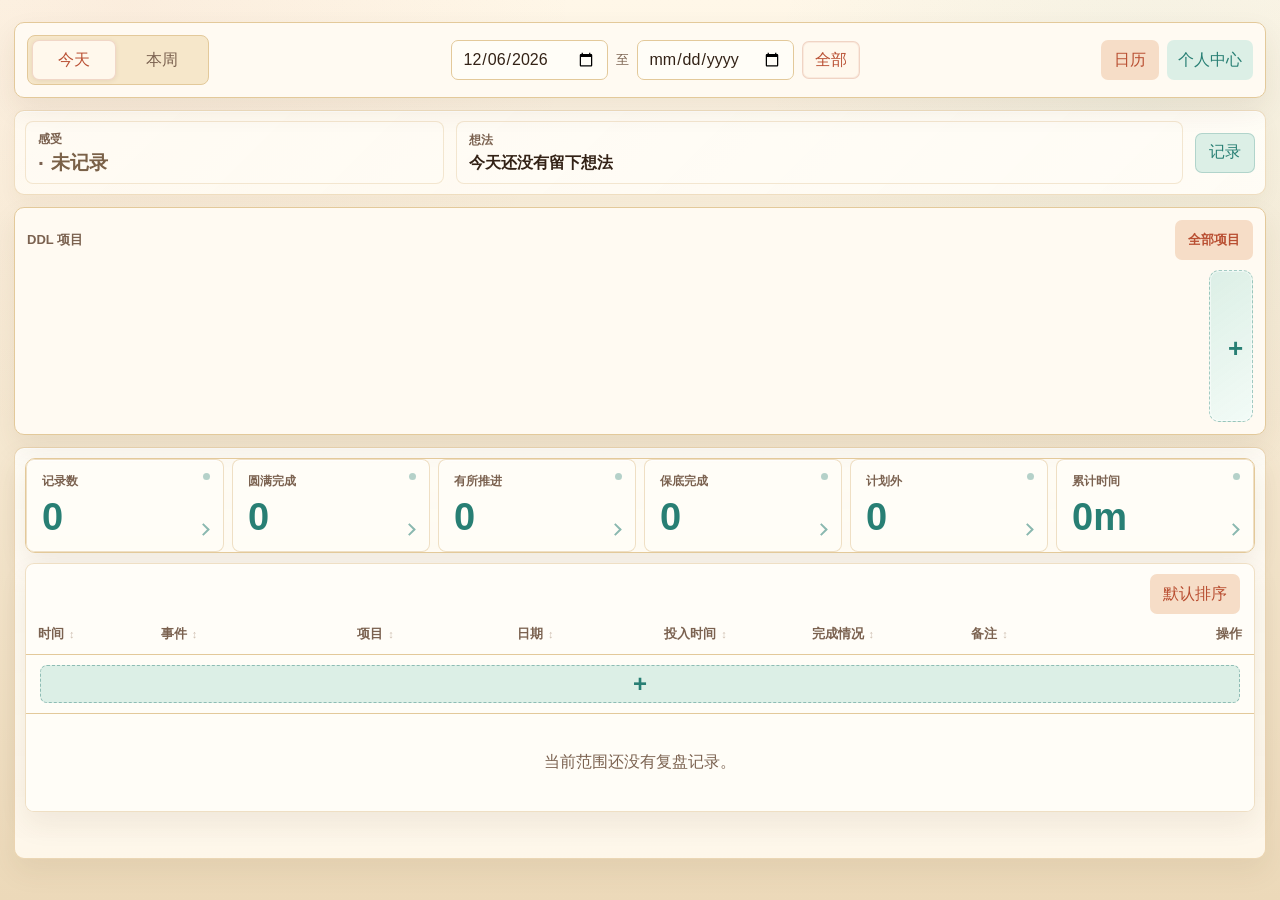
==== commit 043cc98d: "Publish reviewed updates to production" ====
--- a/docs/index.html
+++ b/docs/index.html
@@ -7,15 +7,15 @@
   <style>
     :root {
       color-scheme: light;
-      --bg: #efd9b1;
-      --panel: #fffaf1;
-      --text: #332115;
-      --muted: #80634c;
-      --line: #dfc18b;
-      --red-bg: #fff3ec;
+      --bg: #ecd9b9;
+      --panel: #fffaf2;
+      --text: #332216;
+      --muted: #7b6250;
+      --line: #e3c99a;
+      --red-bg: #fff7f2;
       --red-line: #b94f32;
       --red-text: #8f3225;
-      --green-bg: #edf4e4;
+      --green-bg: #f3f7ed;
       --green-line: #3f8567;
       --green-text: #246950;
       --accent: #b94f32;
@@ -24,7 +24,7 @@
       --gold: #94610f;
       --teal: #287f74;
       --teal-soft: #dcefe6;
-      --shadow: 0 14px 32px rgba(80, 49, 20, 0.11);
+      --shadow: 0 12px 28px rgba(80, 49, 20, 0.08);
     }
 
     * {
@@ -35,9 +35,9 @@
       margin: 0;
       min-height: 100vh;
       background:
-        radial-gradient(circle at 12% 0%, rgba(185, 79, 50, 0.1), transparent 31%),
-        radial-gradient(circle at 88% 12%, rgba(40, 127, 116, 0.07), transparent 28%),
-        linear-gradient(180deg, #fff5df, var(--bg));
+        radial-gradient(circle at 10% 0%, rgba(185, 79, 50, 0.06), transparent 31%),
+        radial-gradient(circle at 90% 12%, rgba(40, 127, 116, 0.05), transparent 28%),
+        linear-gradient(180deg, #fff7e8, var(--bg));
       color: var(--text);
       font-family: -apple-system, BlinkMacSystemFont, "Segoe UI", "PingFang SC",
         "Microsoft YaHei", sans-serif;
@@ -53,6 +53,10 @@
 
     button {
       cursor: pointer;
+    }
+
+    .emoji-mark {
+      font-family: "Apple Color Emoji", "Segoe UI Emoji", "Noto Color Emoji", sans-serif;
     }
 
     .app {
@@ -82,6 +86,54 @@
       margin-bottom: 12px;
     }
 
+    .calendar-range-title {
+      display: none;
+      align-items: center;
+      gap: 8px;
+      min-width: 0;
+    }
+
+    .calendar-range-title button,
+    .calendar-range-title select {
+      min-height: 38px;
+      border-radius: 7px;
+      font-size: 15px;
+      font-weight: 760;
+    }
+
+    .calendar-range-title button {
+      padding: 0 14px;
+      color: var(--accent);
+      border: 1px solid rgba(185, 79, 50, 0.16);
+      background: rgba(255, 248, 236, 0.7);
+    }
+
+    .calendar-range-title button.active {
+      background: rgba(255, 248, 236, 0.96);
+      box-shadow: inset 0 0 0 1px rgba(185, 79, 50, 0.12);
+    }
+
+    .calendar-range-title select {
+      width: auto;
+      min-width: 108px;
+      padding-right: 28px;
+      color: var(--text);
+      background: #fffdf7;
+    }
+
+    .topbar.calendar-mode {
+      grid-template-columns: minmax(0, 1fr) auto;
+    }
+
+    .topbar.calendar-mode .calendar-range-title {
+      display: flex;
+    }
+
+    .topbar.calendar-mode .segmented,
+    .topbar.calendar-mode .range-control {
+      display: none;
+    }
+
     .segmented {
       display: inline-grid;
       grid-template-columns: repeat(2, minmax(84px, 1fr));
@@ -136,6 +188,21 @@
     .range-control span {
       color: var(--muted);
       font-size: 13px;
+    }
+
+    .range-control .range-helper {
+      min-height: 38px;
+      padding: 0 12px;
+      color: var(--accent);
+      border: 1px solid rgba(185, 79, 50, 0.14);
+      background: rgba(255, 248, 236, 0.52);
+      box-shadow: none;
+    }
+
+    .range-control .range-helper.active {
+      border-color: rgba(185, 79, 50, 0.22);
+      background: rgba(255, 248, 236, 0.82);
+      box-shadow: inset 0 0 0 1px rgba(185, 79, 50, 0.08);
     }
 
     input,
@@ -185,6 +252,359 @@
     .primary:hover,
     .icon-button:hover {
       transform: translateY(-1px);
+    }
+
+
+
+    .top-actions {
+      display: flex;
+      gap: 8px;
+      align-items: center;
+      justify-content: flex-end;
+    }
+
+    .ghost.active {
+      color: var(--accent);
+      background: rgba(246, 221, 199, 0.82);
+      box-shadow: inset 0 0 0 2px rgba(185, 79, 50, 0.12);
+    }
+
+    .account-button {
+      min-width: 40px;
+      padding-inline: 11px;
+      color: var(--teal);
+      background: var(--teal-soft);
+    }
+
+    .drawer-backdrop {
+      position: fixed;
+      inset: 0;
+      z-index: 9000;
+      background: rgba(57, 36, 26, 0.28);
+      opacity: 0;
+      pointer-events: none;
+      transition: opacity 160ms ease;
+    }
+
+    .drawer-backdrop.open {
+      opacity: 1;
+      pointer-events: auto;
+    }
+
+    .account-drawer {
+      position: fixed;
+      top: 0;
+      right: 0;
+      z-index: 9001;
+      width: min(390px, calc(100vw - 28px));
+      height: 100vh;
+      padding: 18px;
+      overflow-y: auto;
+      color: var(--text);
+      background: linear-gradient(180deg, #fffdf7, #fff5e5);
+      border-left: 1px solid var(--line);
+      box-shadow: -18px 0 40px rgba(57, 36, 26, 0.18);
+      transform: translateX(104%);
+      transition: transform 190ms ease;
+    }
+
+    .account-drawer.open {
+      transform: translateX(0);
+    }
+
+    .drawer-head {
+      display: flex;
+      align-items: flex-start;
+      justify-content: space-between;
+      gap: 10px;
+      margin-bottom: 14px;
+    }
+
+    .drawer-head h2 {
+      margin: 0;
+      font-size: 22px;
+    }
+
+    .drawer-section {
+      display: grid;
+      gap: 10px;
+      padding: 13px;
+      margin-bottom: 12px;
+      border: 1px solid rgba(227, 200, 155, 0.72);
+      border-radius: 10px;
+      background: rgba(255, 253, 247, 0.78);
+    }
+
+    .drawer-section h3 {
+      margin: 0;
+      color: var(--muted);
+      font-size: 13px;
+      font-weight: 820;
+    }
+
+    .account-status {
+      display: flex;
+      align-items: center;
+      justify-content: space-between;
+      gap: 10px;
+      padding: 10px;
+      border-radius: 9px;
+      background: rgba(220, 239, 230, 0.74);
+      color: var(--green-text);
+      font-weight: 820;
+    }
+
+    .account-status.inactive {
+      background: rgba(246, 221, 199, 0.68);
+      color: var(--muted);
+    }
+
+    .account-status strong {
+      font-size: 17px;
+    }
+
+    .account-card {
+      display: grid;
+      gap: 8px;
+      padding: 11px;
+      border: 1px solid rgba(63, 133, 103, 0.26);
+      border-radius: 10px;
+      background: linear-gradient(135deg, rgba(220, 239, 230, 0.82), rgba(255, 253, 247, 0.9));
+    }
+
+    .account-row {
+      display: grid;
+      grid-template-columns: 42px minmax(0, 1fr) auto;
+      gap: 8px;
+      align-items: center;
+      font-size: 13px;
+    }
+
+    .account-row span:first-child {
+      color: var(--muted);
+      font-weight: 760;
+    }
+
+    .account-value {
+      min-width: 0;
+      overflow: hidden;
+      text-overflow: ellipsis;
+      white-space: nowrap;
+      color: var(--green-text);
+      font-weight: 820;
+    }
+
+    .tiny-button {
+      min-height: 28px;
+      padding: 0 8px;
+      border: 0;
+      border-radius: 7px;
+      color: var(--accent);
+      background: rgba(246, 221, 199, 0.72);
+      font-size: 12px;
+      font-weight: 760;
+    }
+
+    .drawer-section.pro-is-active {
+      border-color: rgba(63, 133, 103, 0.28);
+      background: linear-gradient(135deg, rgba(220, 239, 230, 0.46), rgba(255, 253, 247, 0.82));
+    }
+
+    [hidden] {
+      display: none !important;
+    }
+
+    .pro-active-panel {
+      display: grid;
+      gap: 8px;
+    }
+
+    .pro-activated-note {
+      padding: 9px 10px;
+      border-radius: 9px;
+      background: rgba(220, 239, 230, 0.7);
+      color: var(--green-text);
+      font-size: 12px;
+      font-weight: 720;
+      line-height: 1.45;
+    }
+
+    .pro-benefits {
+      display: grid;
+      gap: 7px;
+      margin: 0;
+      padding: 0;
+      list-style: none;
+    }
+
+    .pro-benefits li {
+      display: flex;
+      gap: 7px;
+      align-items: baseline;
+      color: var(--text);
+      font-size: 13px;
+      font-weight: 760;
+    }
+
+    .pro-benefits li::before {
+      content: "✓";
+      color: var(--green-text);
+      font-weight: 900;
+    }
+
+    .upgrade-card {
+      display: grid;
+      gap: 9px;
+      padding: 13px;
+      border-radius: 12px;
+      background:
+        radial-gradient(circle at 8% 0%, rgba(40, 127, 116, 0.12), transparent 34%),
+        linear-gradient(135deg, rgba(255, 240, 192, 0.72), rgba(255, 243, 236, 0.9));
+      border: 1px solid rgba(185, 79, 50, 0.18);
+    }
+
+    .upgrade-card strong {
+      font-size: 17px;
+      line-height: 1.25;
+    }
+
+    .upgrade-price {
+      display: flex;
+      align-items: baseline;
+      justify-content: space-between;
+      gap: 8px;
+      width: 100%;
+      min-height: 46px;
+      padding: 10px 12px;
+      border: 0;
+      border-radius: 9px;
+      color: #fffaf0;
+      background: var(--accent);
+      font: inherit;
+      font-weight: 820;
+      text-align: left;
+      cursor: pointer;
+    }
+
+    .upgrade-price span {
+      font-size: 12px;
+      opacity: 0.9;
+    }
+
+    .pro-quick-action {
+      min-height: 40px;
+      color: var(--green-text);
+      background: rgba(220, 239, 230, 0.76);
+    }
+
+    .test-reset-pro {
+      justify-self: start;
+      min-height: 30px;
+      padding-inline: 9px;
+      font-size: 12px;
+      opacity: 0.78;
+    }
+
+    .sync-confirm {
+      display: grid;
+      gap: 7px;
+      padding: 10px;
+      border: 1px solid rgba(185, 79, 50, 0.18);
+      border-radius: 9px;
+      background: rgba(255, 246, 235, 0.88);
+    }
+
+    .sync-confirm strong {
+      font-size: 14px;
+    }
+
+    .sync-confirm p {
+      margin: 0;
+      color: var(--muted);
+      font-size: 12px;
+      font-weight: 650;
+      line-height: 1.45;
+    }
+
+    .sync-confirm-actions {
+      display: flex;
+      justify-content: flex-end;
+      gap: 8px;
+    }
+
+    .sync-confirm-actions button {
+      min-height: 32px;
+      padding-inline: 12px;
+      font-size: 13px;
+    }
+
+    .sync-message {
+      min-height: 0;
+      padding: 0;
+      color: var(--green-text);
+      font-size: 12px;
+      font-weight: 720;
+      line-height: 1.45;
+    }
+
+    .sync-message:not(:empty) {
+      padding: 8px 10px;
+      border-radius: 8px;
+      background: rgba(220, 239, 230, 0.68);
+    }
+
+    .drawer-form {
+      display: grid;
+      gap: 8px;
+    }
+
+    .drawer-form input {
+      width: 100%;
+    }
+
+    .drawer-note {
+      margin: 0;
+      color: var(--muted);
+      font-size: 12px;
+      font-weight: 650;
+      line-height: 1.5;
+    }
+
+    .sync-action-grid {
+      display: grid;
+      gap: 8px;
+    }
+
+    .sync-action {
+      display: grid;
+      gap: 4px;
+      width: 100%;
+      min-height: 58px;
+      padding: 10px 12px;
+      text-align: left;
+      border: 1px solid rgba(227, 200, 155, 0.66);
+      border-radius: 9px;
+      background: #fffaf2;
+      color: var(--text);
+    }
+
+    .sync-action strong {
+      color: var(--accent);
+      font-size: 14px;
+    }
+
+    .sync-action span {
+      color: var(--muted);
+      font-size: 12px;
+      font-weight: 650;
+    }
+
+    .note-detail-toolbar {
+      display: flex;
+      flex-wrap: wrap;
+      gap: 8px;
+      justify-content: flex-end;
+      margin-bottom: 2px;
     }
 
     .ddl-strip {
@@ -263,6 +683,19 @@
       content: "+";
       font-size: 26px;
       line-height: 1;
+    }
+
+    .project-rail-layout.readonly-rail {
+      grid-template-columns: minmax(0, 1fr);
+      gap: 0;
+    }
+
+    .project-rail-layout.readonly-rail::after {
+      right: 0;
+    }
+
+    .project-rail-layout.readonly-rail .project-rail {
+      padding-right: 2px;
     }
 
     .project-card {
@@ -287,6 +720,22 @@
       box-shadow: 0 14px 28px rgba(91, 58, 24, 0.11), inset 0 1px 0 rgba(255, 255, 255, 0.82);
     }
 
+    .project-card.is-filtered {
+      border-color: rgba(40, 127, 116, 0.72);
+      box-shadow: 0 0 0 3px rgba(40, 127, 116, 0.13), 0 16px 30px rgba(40, 127, 116, 0.12), inset 0 1px 0 rgba(255, 255, 255, 0.86);
+    }
+
+    .project-card.is-filtered::after {
+      content: "";
+      position: absolute;
+      inset: 10px 10px auto auto;
+      width: 9px;
+      height: 9px;
+      border-radius: 999px;
+      background: var(--teal);
+      box-shadow: 0 0 0 5px rgba(40, 127, 116, 0.12);
+    }
+
     .project-card.has-ddl {
       background:
         radial-gradient(circle at 88% 12%, rgba(255, 255, 255, 0.72), transparent 28%),
@@ -357,6 +806,19 @@
       color: var(--muted);
       font-size: 13px;
       font-weight: 720;
+    }
+
+    .project-time-total {
+      width: fit-content;
+      max-width: 100%;
+      padding: 4px 8px;
+      color: rgba(42, 111, 86, 0.86);
+      border: 1px solid rgba(42, 111, 86, 0.2);
+      border-radius: 999px;
+      background: rgba(229, 244, 234, 0.72);
+      font-size: 12px;
+      font-weight: 780;
+      line-height: 1.2;
     }
 
     .project-content {
@@ -516,8 +978,7 @@
     .project-list {
       display: grid;
       gap: 12px;
-      max-height: min(62vh, 560px);
-      overflow: auto;
+      overflow: visible;
       padding-right: 3px;
       outline: none;
     }
@@ -598,6 +1059,10 @@
       grid-template-columns: minmax(190px, 1fr) minmax(340px, 1.25fr) 38px;
     }
 
+    .project-list-item.is-readonly {
+      grid-template-columns: minmax(190px, 1fr) minmax(150px, 220px);
+    }
+
     .project-list-item .project-ddl {
       min-width: 0;
       overflow: hidden;
@@ -615,19 +1080,541 @@
       width: 100%;
     }
 
+    .merge-panel {
+      display: grid;
+      gap: 12px;
+      padding: 14px;
+      border: 1px solid rgba(227, 200, 155, 0.62);
+      border-radius: 10px;
+      background: linear-gradient(135deg, rgba(255, 247, 232, 0.9), rgba(255, 253, 247, 0.96));
+    }
+
+    .merge-panel[hidden] {
+      display: none;
+    }
+
+    .merge-panel-head {
+      display: flex;
+      justify-content: space-between;
+      gap: 12px;
+      color: var(--muted);
+      font-size: 13px;
+      font-weight: 720;
+      line-height: 1.45;
+    }
+
+    .merge-grid {
+      display: grid;
+      grid-template-columns: minmax(0, 1.2fr) minmax(0, 1fr);
+      gap: 12px;
+      align-items: start;
+    }
+
+    .merge-grid select {
+      width: 100%;
+      min-height: 40px;
+    }
+
+    .merge-grid select[multiple] {
+      min-height: 124px;
+      padding: 8px;
+    }
+
+    .merge-actions {
+      display: flex;
+      justify-content: flex-end;
+      gap: 8px;
+      flex-wrap: wrap;
+    }
+
     .main-content {
       display: grid;
+      gap: 10px;
+      padding: 10px;
+      border: 1px solid rgba(227, 200, 155, 0.72);
+      border-radius: 10px;
+      background: linear-gradient(180deg, rgba(255, 253, 247, 0.94), rgba(255, 249, 238, 0.9));
+      box-shadow: 0 12px 28px rgba(91, 58, 24, 0.08), inset 0 1px 0 rgba(255, 255, 255, 0.82);
+    }
+
+    .day-state-strip {
+      display: grid;
+      grid-template-columns: minmax(230px, 0.95fr) minmax(0, 1.65fr) auto;
       gap: 12px;
+      align-items: stretch;
+      min-height: 74px;
+      margin: 0 0 12px;
+      padding: 10px;
+      border: 1px solid rgba(227, 200, 155, 0.58);
+      border-radius: 10px;
+      background: linear-gradient(135deg, var(--mood-bg, rgba(255, 250, 241, 0.9)), rgba(255, 253, 247, 0.95));
+      box-shadow: inset 0 1px 0 rgba(255, 255, 255, 0.84), 0 8px 18px rgba(91, 58, 24, 0.045);
+    }
+
+    .day-state-strip.range-mode {
+      grid-template-columns: minmax(340px, 1.25fr) minmax(0, 1fr);
+      cursor: default;
+    }
+
+    .day-state-strip.range-mode #openDayStateBtn {
+      display: none;
+    }
+
+    .state-strip-title,
+    .mood-summary,
+    .thought-summary {
+      min-width: 0;
+      padding: 9px 12px;
+      border: 1px solid rgba(227, 200, 155, 0.42);
+      border-radius: 8px;
+      background: rgba(255, 253, 247, 0.48);
+    }
+
+    .state-strip-title {
+      display: none;
+    }
+
+    .state-strip-title span,
+    .mood-summary span,
+    .thought-summary > span {
+      color: var(--muted);
+      font-size: 12px;
+      font-weight: 720;
+    }
+
+    .state-strip-title strong {
+      color: var(--text);
+      font-size: 18px;
+      line-height: 1.1;
+    }
+
+    .day-state-strip.range-mode .mood-summary,
+    .thought-summary {
+      cursor: pointer;
+    }
+
+    .day-state-strip:not(.range-mode) .mood-summary {
+      cursor: default;
+    }
+
+    .mood-summary {
+      display: grid;
+      align-content: center;
+      gap: 4px;
+    }
+
+    .mood-summary strong {
+      display: inline-flex;
+      align-items: center;
+      gap: 7px;
+      min-width: 0;
+      color: var(--mood-color, var(--text));
+      font-size: 19px;
+      line-height: 1.16;
+    }
+
+    .mood-summary .mood-emoji {
+      font-family: "Apple Color Emoji", "Segoe UI Emoji", "Noto Color Emoji", sans-serif;
+      font-size: 21px;
+      line-height: 1;
+    }
+
+    .thought-summary {
+      display: grid;
+      align-content: center;
+      gap: 4px;
+      min-height: 52px;
+      color: var(--text);
+      font-weight: 760;
+      overflow: hidden;
+    }
+
+    #openDayStateBtn {
+      align-self: center;
+      color: var(--teal);
+      background: var(--teal-soft);
+      border: 1px solid rgba(40, 127, 116, 0.24);
+    }
+
+    .thought-line {
+      display: flex;
+      align-items: baseline;
+      gap: 7px;
+      min-width: 0;
+      white-space: nowrap;
+    }
+
+    .thought-time {
+      flex: 0 0 auto;
+      color: var(--muted);
+      font-size: 12px;
+      font-weight: 760;
+    }
+
+    .thought-text {
+      min-width: 0;
+      overflow: hidden;
+      text-overflow: ellipsis;
+      white-space: nowrap;
+    }
+
+    .mood-curve {
+      width: 100%;
+      min-height: 48px;
+    }
+
+    .mood-curve svg {
+      display: block;
+      width: 100%;
+      height: 62px;
+      overflow: visible;
+    }
+
+    .mood-curve .curve-segment {
+      fill: none;
+      stroke: var(--segment-color, #4f8f76);
+      stroke-width: 3;
+      stroke-linecap: round;
+      stroke-linejoin: round;
+    }
+
+    .mood-curve path.curve-segment {
+      stroke-width: 3.5;
+    }
+
+    .mood-curve circle {
+      fill: var(--point-color, #4f8f76);
+      stroke: #fffaf0;
+      stroke-width: 2;
+    }
+
+    .mood-curve .curve-guide {
+      stroke: rgba(138, 104, 79, 0.14);
+      stroke-width: 1;
+    }
+
+    .mood-curve .neutral-guide {
+      stroke: rgba(138, 104, 79, 0.46);
+      stroke-width: 1.5;
+      stroke-dasharray: 4 5;
+    }
+
+    .mood-curve text {
+      font-weight: 720;
+    }
+
+    #dayStateDialog {
+      width: min(680px, calc(100vw - 28px));
+    }
+
+    .mood-picker {
+      display: grid;
+      grid-template-columns: repeat(7, minmax(0, 1fr));
+      gap: 6px;
+      border: 0;
+      padding: 0;
+      margin: 0;
+    }
+
+    .mood-picker legend {
+      grid-column: 1 / -1;
+      margin-bottom: 4px;
+      color: var(--muted);
+      font-size: 12px;
+      font-weight: 720;
+    }
+
+    .mood-picker label {
+      position: relative;
+      display: grid;
+      place-items: center;
+      min-height: 54px;
+      padding: 7px 6px;
+      color: var(--mood-option-color, var(--muted));
+      border: 1px solid rgba(227, 200, 155, 0.66);
+      border-radius: 8px;
+      background: var(--mood-option-bg, #fffdf7);
+      text-align: center;
+      font-size: 12px;
+      font-weight: 760;
+      cursor: pointer;
+      transition: transform 0.16s ease, box-shadow 0.16s ease, border-color 0.16s ease;
+    }
+
+    .mood-picker input {
+      position: absolute;
+      opacity: 0;
+      pointer-events: none;
+    }
+
+    .mood-picker label:has(input:checked) {
+      color: var(--accent);
+      border-color: var(--accent);
+      box-shadow: inset 0 0 0 2px rgba(185, 79, 50, 0.18), 0 10px 22px rgba(91, 58, 24, 0.12);
+      transform: translateY(-2px);
+    }
+
+    .mood-picker label:has(input:checked)::after {
+      content: "";
+      position: absolute;
+      right: 8px;
+      top: 8px;
+      width: 8px;
+      height: 8px;
+      border-radius: 999px;
+      background: var(--accent);
+      box-shadow: 0 0 0 4px rgba(185, 79, 50, 0.14);
+    }
+
+    #thoughtText {
+      min-height: 96px;
+      resize: vertical;
+    }
+
+    .thought-list {
+      display: grid;
+      gap: 5px;
+      max-height: 150px;
+      overflow: auto;
+      padding-right: 2px;
+    }
+
+    .thought-item {
+      display: grid;
+      grid-template-columns: 9px 44px minmax(0, 1fr) auto;
+      gap: 8px;
+      align-items: center;
+      padding: 5px 2px;
+      color: var(--text);
+    }
+
+    .thought-item::before {
+      content: "";
+      width: 7px;
+      height: 7px;
+      margin-top: 7px;
+      border-radius: 999px;
+      background: rgba(79, 143, 118, 0.72);
+    }
+
+    .thought-item time {
+      color: var(--muted);
+      font-size: 11px;
+      font-weight: 760;
+    }
+
+    .thought-item .thought-text-field {
+      min-width: 0;
+      overflow: hidden;
+      text-overflow: ellipsis;
+      white-space: nowrap;
+    }
+
+    .thought-actions {
+      display: inline-flex;
+      gap: 4px;
+      opacity: 0.46;
+      transition: opacity 140ms ease;
+    }
+
+    .thought-item:hover .thought-actions {
+      opacity: 1;
+    }
+
+    .thought-action {
+      width: 28px;
+      height: 28px;
+      min-height: 28px;
+      border: 0;
+      border-radius: 7px;
+      color: var(--muted);
+      background: rgba(246, 221, 199, 0.62);
+    }
+
+    .thought-action:hover {
+      color: var(--accent);
+      background: rgba(246, 221, 199, 0.94);
+    }
+
+    .thought-edit-input {
+      width: 100%;
+      min-width: 0;
+      min-height: 116px;
+      max-height: 260px;
+      padding: 9px 10px;
+      border: 1px solid rgba(185, 79, 50, 0.28);
+      border-radius: 8px;
+      background: #fffdf7;
+      line-height: 1.55;
+      resize: vertical;
+    }
+
+    .thought-item.editing {
+      grid-template-columns: 9px 44px minmax(0, 1fr);
+      align-items: start;
+      padding-block: 8px;
+    }
+
+    .thought-item.editing .thought-actions {
+      display: none;
+    }
+
+    #noteDetailDialog {
+      width: min(980px, calc(100vw - 28px));
+    }
+
+    #noteDetailDialog {
+      height: min(82vh, 760px);
+    }
+
+    .note-detail-body {
+      display: grid;
+      gap: 12px;
+      min-height: 0;
+      overflow: visible;
+      padding-right: 2px;
+    }
+
+    .note-detail-body .thought-list {
+      max-height: none;
+      overflow: visible;
+    }
+
+    .note-detail-body .thought-item {
+      padding: 8px 10px;
+      border-radius: 8px;
+      background: rgba(255, 253, 247, 0.52);
+    }
+
+    .note-detail-body .thought-item:hover {
+      background: rgba(255, 248, 236, 0.74);
+    }
+
+    #thoughtPreviewDialog {
+      width: min(720px, calc(100vw - 28px));
+    }
+
+    .thought-preview-meta {
+      color: var(--muted);
+      font-size: 13px;
+      font-weight: 760;
+    }
+
+    .thought-preview-content {
+      max-height: min(52vh, 460px);
+      overflow: auto;
+      padding: 14px 15px;
+      border: 1px solid rgba(227, 200, 155, 0.58);
+      border-radius: 9px;
+      background: rgba(255, 253, 247, 0.82);
+      color: var(--text);
+      font-size: 16px;
+      font-weight: 650;
+      line-height: 1.7;
+      white-space: pre-wrap;
+      word-break: break-word;
+    }
+
+    .mood-chart-shell {
+      display: grid;
+      grid-template-columns: 112px minmax(0, 1fr);
+      padding: 10px;
+      border: 1px solid rgba(227, 200, 155, 0.58);
+      border-radius: 9px;
+      background: linear-gradient(135deg, rgba(255, 253, 247, 0.96), rgba(249, 241, 224, 0.72));
+      overflow: hidden;
+    }
+
+    .mood-y-axis {
+      z-index: 1;
+      background: linear-gradient(90deg, rgba(255, 253, 247, 0.98), rgba(255, 253, 247, 0.84));
+      border-right: 1px solid rgba(227, 200, 155, 0.25);
+    }
+
+    .mood-y-axis svg {
+      display: block;
+      width: 112px;
+      height: 260px;
+    }
+
+    .mood-chart {
+      padding: 10px;
+      overflow-x: auto;
+      overflow-y: hidden;
+      scrollbar-color: rgba(185, 79, 50, 0.24) transparent;
+    }
+
+    .mood-chart svg {
+      display: block;
+      width: var(--chart-width, 720px);
+      max-width: none;
+      height: 260px;
+    }
+
+    .thought-day {
+      border: 1px solid rgba(227, 200, 155, 0.38);
+      border-radius: 9px;
+      background: rgba(255, 253, 247, 0.54);
+      overflow: hidden;
+    }
+
+    .thought-day summary {
+      display: flex;
+      justify-content: space-between;
+      gap: 12px;
+      padding: 10px 12px;
+      color: var(--text);
+      font-weight: 800;
+      cursor: pointer;
+      background: linear-gradient(90deg, rgba(255, 246, 229, 0.62), rgba(255, 253, 247, 0.56));
+    }
+
+    .thought-day .thought-list {
+      padding: 6px 12px 10px;
+    }
+
+    .sort-header {
+      display: inline-flex;
+      align-items: center;
+      gap: 5px;
+      padding: 0;
+      border: 0;
+      background: transparent;
+      color: inherit;
+      font: inherit;
+      font-weight: 820;
+      cursor: pointer;
+    }
+
+    .sort-header::after {
+      content: "↕";
+      color: rgba(138, 104, 79, 0.42);
+      font-size: 11px;
+    }
+
+    .sort-header.active::after {
+      content: attr(data-mark);
+      color: var(--accent);
+    }
+
+    .project-section-row td {
+      height: 28px;
+      padding: 4px 16px;
+      color: rgba(138, 104, 79, 0.58);
+      font-size: 12px;
+      font-weight: 760;
+      text-align: right;
+      background: linear-gradient(90deg, rgba(255, 253, 247, 0), rgba(247, 236, 215, 0.56));
+      border-bottom: 1px solid rgba(227, 200, 155, 0.36);
     }
 
     .status-panel {
       display: grid;
-      grid-template-columns: repeat(5, minmax(0, 1fr));
+      grid-template-columns: repeat(6, minmax(0, 1fr));
       gap: 8px;
-      padding: 8px;
+      padding: 0;
       overflow: hidden;
-      background:
-        linear-gradient(135deg, rgba(255, 247, 232, 0.9), rgba(255, 253, 247, 0.97) 48%, rgba(242, 222, 184, 0.72));
+      background: transparent;
     }
 
     .metric,
@@ -728,6 +1715,9 @@
 
     .todo-panel {
       overflow: hidden;
+      border: 1px solid rgba(227, 200, 155, 0.56);
+      border-radius: 9px;
+      background: #fffdf8;
     }
 
     .todo-tools {
@@ -735,7 +1725,7 @@
       justify-content: flex-end;
       gap: 8px;
       padding: 10px 14px 0;
-      background: #fffdf7;
+      background: transparent;
     }
 
     .inline-input,
@@ -813,56 +1803,210 @@
     }
 
     [data-task-field="projectId"],
-    [data-task-field="plannedStart"],
+    [data-task-field="timeBucket"],
     [data-task-field="targetDate"],
+    [data-task-field="durationMinutes"],
+    [data-task-field="completionRating"],
     [data-project-field="ddl"] {
       cursor: pointer;
     }
 
+    .field-edit-popover {
+      position: fixed;
+      z-index: 80;
+      display: grid;
+      gap: 8px;
+      width: min(var(--popover-width, 320px), calc(100vw - 28px));
+      max-height: min(74vh, 440px);
+      padding: 10px;
+      overflow: auto;
+      border: 1px solid rgba(227, 200, 155, 0.72);
+      border-radius: 10px;
+      background: #fffdf7;
+      box-shadow: 0 18px 48px rgba(65, 39, 23, 0.18);
+      color: var(--text);
+    }
+
+    .field-edit-popover label {
+      color: var(--muted);
+      font-size: 12px;
+      font-weight: 780;
+    }
+
+    .field-edit-popover.quick-menu {
+      gap: 6px;
+      padding: 8px;
+    }
+
+    .field-edit-control {
+      width: 100%;
+      min-height: 38px;
+      padding: 8px 10px;
+      color: var(--text);
+      border: 1px solid rgba(227, 200, 155, 0.74);
+      border-radius: 8px;
+      background: rgba(255, 253, 247, 0.96);
+      font-size: 15px;
+      font-weight: 720;
+      line-height: 1.45;
+    }
+
+    textarea.field-edit-control {
+      min-height: 168px;
+      max-height: min(48vh, 380px);
+      resize: vertical;
+      overflow: auto;
+      font-weight: 650;
+    }
+
+    .task-field-dialog .dialog-content {
+      display: grid;
+      gap: 12px;
+    }
+
+    .task-field-dialog .inline-date-editor {
+      display: grid;
+      grid-template-columns: minmax(116px, 1fr) minmax(86px, 0.75fr) minmax(86px, 0.75fr);
+      gap: 10px;
+      width: 100%;
+      max-width: 460px;
+    }
+
+    .task-field-dialog .inline-date-editor select {
+      width: 100%;
+      min-height: 42px;
+      padding: 8px 10px;
+      font-size: 16px;
+      font-weight: 760;
+    }
+
+    .quick-option {
+      display: flex;
+      align-items: center;
+      justify-content: space-between;
+      gap: 10px;
+      width: 100%;
+      min-height: 38px;
+      padding: 8px 10px;
+      border: 1px solid transparent;
+      border-radius: 8px;
+      color: var(--text);
+      background: transparent;
+      font-size: 15px;
+      font-weight: 760;
+      text-align: left;
+      cursor: pointer;
+    }
+
+    .quick-option:hover,
+    .quick-option.is-selected {
+      border-color: rgba(126, 172, 154, 0.46);
+      background: rgba(220, 239, 230, 0.64);
+      color: var(--green-dark);
+    }
+
+    .quick-option .quick-meta {
+      color: var(--muted);
+      font-size: 12px;
+      font-weight: 760;
+    }
+
+    .quick-duration-grid {
+      display: grid;
+      grid-template-columns: repeat(3, minmax(0, 1fr));
+      gap: 6px;
+    }
+
+    .quick-duration-grid .quick-option {
+      justify-content: center;
+      text-align: center;
+    }
+
+    .quick-custom {
+      display: grid;
+      grid-template-columns: 1fr auto;
+      gap: 8px;
+      align-items: center;
+      padding-top: 4px;
+      border-top: 1px solid rgba(227, 200, 155, 0.42);
+    }
+
+    .quick-custom input {
+      min-height: 38px;
+      padding: 8px 10px;
+      border: 1px solid rgba(227, 200, 155, 0.74);
+      border-radius: 8px;
+      background: rgba(255, 253, 247, 0.96);
+      font-size: 15px;
+      font-weight: 720;
+    }
+
+    .quick-custom button {
+      min-height: 38px;
+      padding: 0 12px;
+      font-size: 14px;
+    }
+
+    .drag-handle {
+      display: none;
+    }
+
     table {
       width: 100%;
-      min-width: 1240px;
+      min-width: 0;
       table-layout: fixed;
       border-collapse: collapse;
     }
 
     th:nth-child(1),
-    td:nth-child(1) { width: 50px; }
+    td:nth-child(1) { width: 10%; }
 
     th:nth-child(2),
-    td:nth-child(2) { width: 146px; }
+    td:nth-child(2) { width: 16%; }
 
     th:nth-child(3),
-    td:nth-child(3) { width: 240px; }
+    td:nth-child(3) { width: 13%; }
 
     th:nth-child(4),
-    td:nth-child(4) { width: 150px; }
+    td:nth-child(4) { width: 12%; }
+
+    th:nth-child(5),
+    td:nth-child(5) { width: 12%; }
+
+    th:nth-child(6),
+    td:nth-child(6) { width: 13%; }
+
+    th:nth-child(7),
+    td:nth-child(7) { width: 18%; }
+
+    th:nth-child(8),
+    td:nth-child(8) { width: 6%; }
+
+    table.project-table-view th:nth-child(1),
+    table.project-table-view td:nth-child(1) { width: 13%; }
 
     table.project-table-view th:nth-child(2),
-    table.project-table-view td:nth-child(2) { width: 150px; }
-
-    table.project-table-view th:nth-child(4),
-    table.project-table-view td:nth-child(4) { width: 146px; }
-
-    th:nth-child(5),
-    td:nth-child(5) { width: 128px; }
-
-    th:nth-child(6),
-    td:nth-child(6) { width: 110px; }
-
-    th:nth-child(7),
-    td:nth-child(7) { width: 280px; }
-
-    th:nth-child(8),
-    td:nth-child(8) { width: 130px; }
+    table.project-table-view td:nth-child(2) { width: 17%; }
+
+    table.project-table-view th:nth-child(3),
+    table.project-table-view td:nth-child(3) { width: 10%; }
 
     th,
     td {
-      padding: 12px 14px;
+      min-width: 0;
+      padding: 11px 12px;
       text-align: left;
       border-bottom: 1px solid var(--line);
       vertical-align: middle;
       white-space: nowrap;
+      overflow: hidden;
+      text-overflow: ellipsis;
+    }
+
+    th:last-child,
+    td:last-child {
+      text-align: right;
+      overflow: visible;
     }
 
     th {
@@ -878,12 +2022,13 @@
     }
 
     .time-section-row td {
-      padding: 7px 14px 5px;
-      color: rgba(138, 104, 79, 0.72);
-      background: linear-gradient(90deg, rgba(223, 193, 139, 0.3), transparent 58%);
-      border-bottom: 1px solid rgba(227, 200, 155, 0.42);
-      font-size: 13px;
-      font-weight: 720;
+      height: 10px;
+      padding: 0;
+      color: transparent;
+      background: transparent;
+      border-bottom: 1px solid rgba(227, 200, 155, 0.22);
+      font-size: 0;
+      line-height: 0;
     }
 
     .planned-time {
@@ -927,13 +2072,21 @@
       border-left: 4px solid var(--green-line);
     }
 
+    .task-remark {
+      color: rgba(42, 111, 86, 0.82);
+      font-weight: 680;
+    }
+
     .task-row.dragging {
       opacity: 0.5;
     }
 
     .drag-handle {
-      color: var(--muted);
-      font-size: 18px;
+      display: inline-flex;
+      width: 18px;
+      margin-right: 10px;
+      color: rgba(138, 104, 79, 0.5);
+      font-size: 16px;
       user-select: none;
     }
 
@@ -991,18 +2144,23 @@
     }
 
     .actions {
-      display: flex;
-      gap: 7px;
-      justify-content: flex-start;
-      min-width: 82px;
-      width: 82px;
-      margin-left: 2px;
-    }
-
-    .icon-button {
+      display: inline-flex;
+      gap: 6px;
+      justify-content: flex-end;
+      min-width: 34px;
+      width: 34px;
+      margin-left: auto;
+    }
+
+    .single-action {
       width: 34px;
       min-width: 34px;
-      min-height: 34px;
+    }
+
+    .icon-button {
+      width: 32px;
+      min-width: 32px;
+      min-height: 32px;
       padding: 0;
       font-size: 15px;
       line-height: 1;
@@ -1035,8 +2193,8 @@
 
     .hover-tooltip {
       position: fixed;
-      z-index: 9999;
-      max-width: min(420px, calc(100vw - 32px));
+      z-index: 20000;
+      max-width: min(560px, calc(100vw - 32px));
       padding: 9px 11px;
       color: #fffaf0;
       background: rgba(57, 36, 26, 0.94);
@@ -1066,6 +2224,15 @@
       padding: 12px;
     }
 
+    .day-card[data-date] {
+      cursor: pointer;
+    }
+
+    .day-card[data-date]:focus-visible {
+      outline: 2px solid rgba(185, 79, 50, 0.28);
+      outline-offset: 2px;
+    }
+
     .calendar-grid {
       display: grid;
       gap: 14px;
@@ -1105,8 +2272,22 @@
     }
 
     .day-card.outside-range {
+      opacity: 0.54;
+      background: rgba(255, 253, 247, 0.54);
+      border-style: dashed;
+    }
+
+    .calendar-spacer {
       min-height: 34px;
       visibility: hidden;
+      pointer-events: none;
+    }
+
+    .day-card.outside-range:hover,
+    .day-card[data-date]:hover {
+      opacity: 1;
+      border-color: rgba(185, 79, 50, 0.42);
+      box-shadow: 0 8px 18px rgba(91, 58, 24, 0.08);
     }
 
     .day-card.today {
@@ -1142,6 +2323,16 @@
       border: 1px solid var(--line);
     }
 
+    .calendar-project.project-highlight {
+      border-color: rgba(40, 127, 116, 0.68);
+      background: linear-gradient(135deg, rgba(221, 240, 230, 0.95), rgba(255, 253, 247, 0.94));
+      box-shadow: inset 4px 0 0 rgba(40, 127, 116, 0.72), 0 6px 14px rgba(40, 127, 116, 0.08);
+    }
+
+    .calendar-project.project-highlight strong {
+      color: var(--teal);
+    }
+
     .calendar-project.unassigned {
       background: rgba(238, 229, 212, 0.46);
       border-color: rgba(138, 104, 79, 0.22);
@@ -1167,7 +2358,8 @@
 
     dialog {
       width: min(700px, calc(100vw - 28px));
-      max-height: min(760px, calc(100vh - 28px));
+      max-width: calc(100vw - 28px);
+      max-height: calc(100vh - 28px);
       padding: 0;
       border: 0;
       border-radius: 8px;
@@ -1175,20 +2367,29 @@
       overflow: hidden;
     }
 
+    dialog[open] {
+      display: flex;
+      resize: both;
+      min-width: min(360px, calc(100vw - 28px));
+      min-height: 220px;
+    }
+
+    dialog.is-dragged {
+      margin: 0;
+      position: fixed;
+    }
+
     dialog::backdrop {
       background: rgba(65, 39, 23, 0.38);
     }
 
-    #completeDialog {
-      width: min(620px, calc(100vw - 28px));
-    }
-
     #timePieDialog {
       width: min(820px, calc(100vw - 28px));
     }
 
     #projectListDialog {
       width: min(760px, calc(100vw - 28px));
+      height: min(82vh, 760px);
     }
 
     #projectListDialog:focus,
@@ -1198,16 +2399,94 @@
     }
 
     #projectListDialog .dialog-body {
-      gap: 16px;
-      padding: 22px 24px 18px;
-    }
-
+      padding: 0;
+    }
 
     .dialog-body {
+      display: flex;
+      flex: 1 1 auto;
+      flex-direction: column;
+      gap: 0;
+      width: 100%;
+      height: 100%;
+      padding: 0;
+      background: #fffdf7;
+      box-sizing: border-box;
+      overflow: hidden;
+    }
+
+    dialog[open] .dialog-body {
+      height: 100%;
+      max-height: none;
+    }
+
+    .dialog-titlebar {
+      display: flex;
+      flex: 0 0 auto;
+      align-items: flex-start;
+      justify-content: space-between;
+      gap: 14px;
+      padding: 18px 18px 10px;
+      cursor: move;
+      user-select: none;
+    }
+
+    .dialog-titlebar h2 {
+      cursor: inherit;
+    }
+
+    .dialog-titlebar.is-titleless {
+      justify-content: flex-end;
+      padding-bottom: 4px;
+    }
+
+    .dialog-titlebar.is-titleless h2 {
+      display: none;
+    }
+
+    .dialog-close {
+      width: 34px;
+      height: 34px;
+      min-height: 34px;
+      padding: 0;
+      border: 0;
+      border-radius: 9px;
+      color: rgba(130, 92, 68, 0.78);
+      background: rgba(246, 221, 199, 0.58);
+      font-size: 20px;
+      line-height: 1;
+      box-shadow: none;
+    }
+
+    .dialog-close:hover {
+      color: var(--accent);
+      background: rgba(246, 221, 199, 0.9);
+      transform: none;
+    }
+
+    .dialog-content {
       display: grid;
+      flex: 1 1 auto;
+      min-height: 0;
       gap: 12px;
-      padding: 18px;
-      background: #fffdf7;
+      overflow: auto;
+      overscroll-behavior: contain;
+      padding: 10px 18px;
+    }
+
+    .dialog-actions {
+      display: flex;
+      flex: 0 0 auto;
+      flex-wrap: wrap;
+      justify-content: flex-end;
+      gap: 8px;
+      padding: 10px 18px 18px;
+      border-top: 1px solid rgba(227, 200, 155, 0.32);
+      background: linear-gradient(180deg, rgba(255, 253, 247, 0.82), #fffdf7);
+    }
+
+    .dialog-actions[hidden] {
+      display: none;
     }
 
     .dialog-body h2 {
@@ -1228,6 +2507,26 @@
       gap: 10px;
     }
 
+    #taskDialog .dialog-grid {
+      grid-template-columns: minmax(0, 1fr) minmax(0, 1fr);
+      align-items: start;
+    }
+
+    #taskText,
+    #taskNote,
+    #taskDialog .rating-options {
+      grid-column: 1 / -1;
+    }
+
+    #taskText {
+      min-height: 54px;
+      resize: vertical;
+    }
+
+    #taskNote {
+      min-height: 44px;
+    }
+
     .field {
       display: grid;
       gap: 5px;
@@ -1237,13 +2536,6 @@
       color: var(--muted);
       font-size: 12px;
       line-height: 1;
-    }
-
-    .dialog-actions {
-      display: flex;
-      flex-wrap: wrap;
-      justify-content: flex-end;
-      gap: 8px;
     }
 
     .review-task {
@@ -1417,7 +2709,11 @@
       }
 
       .topbar,
-      .status-panel {
+      .topbar.calendar-mode,
+      .status-panel,
+      .day-state-strip,
+      .day-state-strip.range-mode,
+      .mood-picker {
         grid-template-columns: 1fr;
       }
 
@@ -1461,33 +2757,71 @@
       .project-list-item .project-card-actions {
         grid-column: 2 / 3;
         grid-row: 1 / 3;
+      }
+
+      .merge-panel-head,
+      .merge-grid {
+        grid-template-columns: 1fr;
+      }
+
+      th,
+      td {
+        padding: 9px 8px;
+        font-size: 12px;
+      }
+
+      .chip,
+      .status {
+        max-width: 100%;
+        padding: 0 7px;
+        font-size: 12px;
+      }
+
+      .drag-handle {
+        width: 12px;
+        margin-right: 5px;
       }
     }
   </style>
 </head>
 <body>
   <main class="app">
-    <section class="topbar" aria-label="日期控制">
+    <section class="topbar" id="topbar" aria-label="日期控制">
+      <div class="calendar-range-title" id="calendarRangeTitle" aria-label="日历筛选">
+        <button type="button" id="calendarAllBtn">全部</button>
+        <select id="calendarYearSelect" aria-label="选择年份"></select>
+        <select id="calendarMonthSelect" aria-label="选择月份"></select>
+      </div>
       <div class="segmented" role="tablist" aria-label="快速切换日期">
         <button type="button" id="todayBtn">今天</button>
-        <button type="button" id="tomorrowBtn">明天</button>
+        <button type="button" id="tomorrowBtn">本周</button>
       </div>
 
       <div class="range-control">
         <input type="date" id="rangeStart" aria-label="开始日期">
         <span>至</span>
         <input type="date" id="rangeEnd" aria-label="结束日期">
-        <button type="button" class="ghost" id="clearRangeBtn">单日</button>
+        <button type="button" class="ghost range-helper" id="allTimeBtn">全部</button>
       </div>
 
-      <button type="button" class="ghost" id="showAllBtn">全部记录</button>
+      <div class="top-actions">
+        <button type="button" class="ghost" id="showAllBtn">日历</button>
+        <button type="button" class="ghost account-button" id="accountCenterBtn" title="个人中心">个人中心</button>
+      </div>
+    </section>
+
+    <section class="day-state-strip" id="dayStateStrip" aria-label="整体状态记录">
+      <div class="state-strip-title" id="stateStripTitle"></div>
+      <div class="mood-summary" id="moodSummary"></div>
+      <div class="thought-summary" id="thoughtSummary"></div>
+      <button class="ghost" type="button" id="openDayStateBtn">记录</button>
     </section>
 
     <section class="ddl-strip" aria-label="DDL 项目">
       <div class="section-title">
         <span>DDL 项目</span>
         <span>
-          <button class="ghost" type="button" id="manageProjectsBtn">管理全部项目</button>
+          <button class="ghost" type="button" id="manageProjectsBtn">全部项目</button>
           <span id="projectHint"></span>
         </span>
       </div>
@@ -1500,39 +2834,42 @@
     </section>
 
     <section class="main-content" id="dailyView">
-      <section class="status-panel" aria-label="Todo 完成情况">
-        <div class="metric">
-          <span>当前显示</span>
+      <section class="status-panel" aria-label="复盘统计">
+        <button class="metric-button active" type="button" id="totalMetricBtn" data-rating-filter="all">
+          <span>记录数</span>
           <strong id="totalCount">0</strong>
-        </div>
-        <div class="metric">
-          <span>未完成</span>
+        </button>
+        <button class="metric-button" type="button" id="fullMetricBtn" data-rating-filter="full">
+          <span>圆满完成</span>
+          <strong id="doneCount">0</strong>
+        </button>
+        <button class="metric-button" type="button" id="partialMetricBtn" data-rating-filter="partial">
+          <span>有所推进</span>
+          <strong id="doneRate">0</strong>
+        </button>
+        <button class="metric-button" type="button" id="baselineMetricBtn" data-rating-filter="baseline">
+          <span>保底完成</span>
           <strong id="pendingCount">0</strong>
-        </div>
-        <div class="metric">
-          <span>已完成</span>
-          <strong id="doneCount">0</strong>
-        </div>
-        <div class="metric">
-          <span>完成率</span>
-          <strong id="doneRate">0%</strong>
-        </div>
+        </button>
+        <button class="metric-button" type="button" id="unplannedMetricBtn" data-rating-filter="unplanned">
+          <span>计划外</span>
+          <strong id="unplannedCount">0</strong>
+        </button>
         <button class="metric-button" type="button" id="focusTimeBtn">
-          <span>专注时间</span>
+          <span>累计时间</span>
           <strong id="focusTime">0m</strong>
         </button>
       </section>
 
-      <section class="todo-panel" aria-label="Todo 清单">
+      <section class="todo-panel" aria-label="事件清单">
         <div class="todo-tools">
-          <button class="ghost" type="button" id="toggleTodoViewBtn">项目视图</button>
           <button class="ghost" type="button" id="resetSortBtn">默认排序</button>
         </div>
         <table id="taskTable">
           <thead id="taskHead"></thead>
           <tbody id="taskBody"></tbody>
         </table>
-        <div id="emptyState" class="empty" hidden>这一天还没有 todo。</div>
+        <div id="emptyState" class="empty" hidden>当前范围还没有复盘记录。</div>
       </section>
 
       <p class="hidden-note" id="hiddenNote"></p>
@@ -1548,6 +2885,76 @@
   </main>
 
   <div class="hover-tooltip" id="hoverTooltip" hidden></div>
+
+  <div class="drawer-backdrop" id="accountBackdrop" hidden></div>
+  <aside class="account-drawer" id="accountDrawer" aria-label="个人中心" aria-hidden="true" hidden>
+    <div class="drawer-head">
+      <div>
+        <h2>个人中心</h2>
+        <p class="drawer-note">Pro 为一次性激活。后续新增功能会自动显示在这里。</p>
+      </div>
+      <button class="icon-button" type="button" id="accountCloseBtn" aria-label="关闭个人中心">×</button>
+    </div>
+
+    <section class="drawer-section">
+      <h3>账号状态</h3>
+      <div class="account-status inactive" id="accountStatus"><strong>基础版 · Pro 未激活</strong></div>
+      <p class="drawer-note" id="accountHint">未激活时，数据只保存在当前浏览器。请勿把账号和密码分享给他人。</p>
+    </section>
+
+    <section class="drawer-section">
+      <h3>升级 Pro</h3>
+      <div class="upgrade-card">
+        <strong>给复盘数据一个备份，不怕换设备、清缓存或误删。</strong>
+        <ul class="pro-benefits">
+          <li>数据备份：把本机复盘数据保存到你的账号</li>
+          <li>防丢失恢复：清空缓存或换浏览器后可恢复</li>
+          <li>一次性激活，后续新增 Pro 能力自动获得</li>
+        </ul>
+        <button class="upgrade-price" type="button" id="copyProContactBtn"><strong>一次性获取 Pro</strong><span>联系我获取账号和密码</span></button>
+      </div>
+    </section>
+
+    <section class="drawer-section" id="proActivationSection">
+      <h3>Pro 激活</h3>
+      <div class="drawer-form" id="proInactivePanel">
+        <input id="proCodeInput" type="text" autocomplete="off" placeholder="账号 / 卡密">
+        <input id="proPasswordInput" type="password" autocomplete="off" placeholder="密码">
+        <button class="primary" type="button" id="activateProBtn">激活并绑定本机数据</button>
+      </div>
+      <div class="pro-active-panel" id="proActivePanel" hidden>
+        <div class="account-card">
+          <div class="account-row"><span>账号</span><div class="account-value" id="accountCodeDisplay">-</div><button class="tiny-button" type="button" data-account-copy="code">复制</button></div>
+          <div class="account-row"><span>密码</span><div class="account-value" id="accountPasswordDisplay">••••••</div><button class="tiny-button" type="button" data-account-copy="password">复制</button></div>
+        </div>
+        <div class="pro-activated-note">当前数据已绑定到这个账号。为避免数据丢失，请不要外借账号；如果忘记账号，可以根据购买记录人工协助恢复。</div>
+        <button class="ghost test-reset-pro" type="button" id="resetProTestBtn">测试：切回基础版</button>
+      </div>
+    </section>
+
+    <section class="drawer-section">
+      <h3>数据同步</h3>
+      <div class="sync-action-grid">
+        <button class="sync-action" type="button" id="syncUploadBtn">
+          <strong>上传数据备份</strong>
+          <span id="syncUploadHint">上次备份：暂无</span>
+        </button>
+        <button class="sync-action" type="button" id="syncDownloadBtn">
+          <strong>下载最新数据至本机</strong>
+          <span>下载后本机数据将被覆盖</span>
+        </button>
+      </div>
+      <div class="sync-confirm" id="syncConfirm" hidden>
+        <strong id="syncConfirmTitle">确认同步</strong>
+        <p id="syncConfirmText"></p>
+        <div class="sync-confirm-actions">
+          <button class="ghost" type="button" id="syncCancelBtn">取消</button>
+          <button class="primary" type="button" id="syncConfirmBtn">确认</button>
+        </div>
+      </div>
+      <div class="sync-message" id="syncMessage" role="status"></div>
+    </section>
+  </aside>
 
   <dialog id="projectDialog">
     <form class="dialog-body" id="projectForm" method="dialog">
@@ -1568,21 +2975,42 @@
 
   <dialog id="taskDialog">
     <form class="dialog-body" id="taskForm" method="dialog">
-      <h2 id="taskDialogTitle">编辑 Todo</h2>
+      <h2 id="taskDialogTitle">记录事件</h2>
       <div class="dialog-grid">
-        <textarea id="taskText" placeholder="Todo 内容"></textarea>
+        <div class="field">
+          <label for="taskStartTime">时间</label>
+          <select id="taskStartTime">
+            <option value="morning">上午</option>
+            <option value="afternoon">下午</option>
+            <option value="evening">晚上</option>
+          </select>
+        </div>
+        <textarea id="taskText" rows="2" placeholder="事件名称"></textarea>
         <div class="field">
           <label for="taskProject">归属项目</label>
           <select id="taskProject"></select>
         </div>
         <div class="field">
-          <label for="taskStartTime">计划开始时间</label>
-          <input id="taskStartTime" type="time" step="300">
+          <label for="taskDate">日期</label>
+          <input id="taskDate" type="date">
         </div>
+        <div class="field">
+          <label for="taskMinutes">投入时间</label>
+          <div class="minute-with-unit">
+            <input id="taskMinutes" type="number" min="0" step="1" placeholder="输入">
+            <span class="minute-unit">分钟</span>
+          </div>
+        </div>
+        <fieldset class="rating-options compact-rating">
+          <legend>完成情况</legend>
+          <label><input type="radio" name="taskRating" value="baseline">🤲 保底完成</label>
+          <label><input type="radio" name="taskRating" value="partial">👏 有所推进</label>
+          <label><input type="radio" name="taskRating" value="full" checked>🎉 圆满完成</label>
+          <label><input type="radio" name="taskRating" value="unplanned">✨ 计划外</label>
+        </fieldset>
         <input id="taskNote" type="text" placeholder="备注，可选">
       </div>
       <div class="dialog-actions">
-        <button class="ghost" type="button" id="taskCancelBtn">取消</button>
         <button class="primary" type="submit">保存</button>
       </div>
     </form>
@@ -1592,41 +3020,62 @@
     <div class="dialog-body">
       <h2>全部项目</h2>
       <div class="project-list" id="projectListBody"></div>
+      <section class="merge-panel" id="projectMergePanel" hidden>
+        <div class="merge-panel-head">
+          <span>把多个项目合并到一个目标项目，相关事件会一起迁移。</span>
+          <span>支持撤销最近一次合并。</span>
+        </div>
+        <div class="merge-grid">
+          <div class="field">
+            <label for="mergeSourceProjects">要合并的项目</label>
+            <select id="mergeSourceProjects" multiple></select>
+          </div>
+          <div class="field">
+            <label for="mergeTargetProject">合并到</label>
+            <select id="mergeTargetProject"></select>
+          </div>
+        </div>
+        <div class="merge-actions">
+          <button class="ghost" type="button" id="mergeUndoBtn">撤销上次合并</button>
+          <button class="primary" type="button" id="mergeConfirmBtn">确认合并</button>
+        </div>
+      </section>
       <div class="dialog-actions">
-        <button class="ghost" type="button" id="projectListCloseBtn">关闭</button>
-        <button class="primary" type="button" id="projectListAddBtn">添加项目</button>
+        <button class="primary" type="button" id="projectListAddBtn">合并项目</button>
       </div>
     </div>
   </dialog>
 
-  <dialog id="completeDialog">
-    <form class="dialog-body" id="completeForm" method="dialog">
-      <h2>记录完成时间</h2>
-      <p>可以填写这条 todo 使用的专注时间，单位为分钟；不填也可以直接完成。</p>
-      <div class="time-input-row">
-        <div class="field">
-          <label for="completeTaskName">Todo</label>
-          <input id="completeTaskName" type="text" readonly>
-        </div>
-        <div class="field">
-          <label for="completeMinutes">专注时间</label>
-          <div class="minute-with-unit">
-            <input id="completeMinutes" type="number" min="0" step="1" placeholder="输入">
-            <span class="minute-unit">分钟</span>
-          </div>
-        </div>
+  <dialog id="dayStateDialog">
+    <form class="dialog-body" id="dayStateForm" method="dialog">
+      <h2 id="dayStateTitle">记录整体状态</h2>
+      <fieldset class="mood-picker" id="moodPicker"></fieldset>
+      <div class="field">
+        <label for="thoughtText">想法</label>
+        <textarea id="thoughtText" placeholder="写点今天想留下的话，可以用 emoji"></textarea>
       </div>
-      <fieldset class="rating-options">
-        <legend>完成评价</legend>
-        <label><input type="radio" name="completionRating" value="baseline">🌱 保底</label>
-        <label><input type="radio" name="completionRating" value="partial" checked>◐ 部分</label>
-        <label><input type="radio" name="completionRating" value="full">🏁 全部</label>
-      </fieldset>
+      <div class="thought-list" id="thoughtList"></div>
       <div class="dialog-actions">
-        <button class="ghost" type="button" id="completeCancelBtn">取消</button>
-        <button class="primary" type="submit">完成</button>
+        <button class="primary" type="submit">保存</button>
       </div>
     </form>
+  </dialog>
+
+  <dialog id="noteDetailDialog">
+    <div class="dialog-body">
+      <h2 id="noteDetailTitle">状态记录</h2>
+      <div class="note-detail-body" id="noteDetailBody"></div>
+
+    </div>
+  </dialog>
+
+  <dialog id="thoughtPreviewDialog">
+    <div class="dialog-body">
+      <h2 id="thoughtPreviewTitle">完整想法</h2>
+      <div class="thought-preview-meta" id="thoughtPreviewMeta"></div>
+      <div class="thought-preview-content" id="thoughtPreviewContent"></div>
+
+    </div>
   </dialog>
 
   <dialog id="timePieDialog">
@@ -1639,26 +3088,14 @@
         </div>
         <div class="pie-legend" id="pieLegend"></div>
       </div>
-      <div class="dialog-actions">
+      <div class="dialog-actions" hidden>
         <button class="primary" type="button" id="timePieCloseBtn">关闭</button>
       </div>
     </div>
   </dialog>
 
-  <dialog id="reviewDialog">
-    <div class="dialog-body">
-      <h2>确认历史任务状态</h2>
-      <p id="reviewIntro"></p>
-      <div id="reviewBody"></div>
-      <div class="dialog-actions">
-        <button class="ghost" type="button" id="reviewKeepBtn">暂不完成</button>
-        <button class="primary" type="button" id="reviewDoneBtn">确认完成</button>
-      </div>
-    </div>
-  </dialog>
-
   <script>
-    const STORAGE_KEY = "daily-todo-table-v1";
+    const STORAGE_KEY = location.pathname.endsWith("/test.html") ? "daily-review-test-v1" : "daily-todo-table-v1";
     const UNASSIGNED_PROJECT = "未归类";
 
     const state = loadData();
@@ -1666,35 +3103,95 @@
     state.rangeStart = state.selectedDate;
     state.rangeEnd = "";
     state.viewMode = "date";
-    state.todoListView = localStorage.getItem("daily-todo-list-view") || "time";
+    state.todoListView = "time";
     state.projectListCollapsed = parseStoredJson("daily-project-list-collapsed-v3", {});
     state.editingProjectId = null;
     state.editingTaskId = null;
-    state.reviewQueue = [];
-    state.reviewIndex = 0;
+    state.ratingFilter = "all";
+    state.sortKey = "";
+    state.sortDir = "asc";
     state.draggingTaskId = null;
     state.draggingProjectKey = null;
-    state.completingTaskId = null;
+    state.mergePanelOpen = false;
+    state.lastMergeSnapshot = null;
+    state.editingDayStateDate = "";
+    state.account = normalizeAccount(state.account);
+    state.calendarAnchorDate = "";
+    state.calendarFilterYear = "";
+    state.calendarFilterMonth = "";
+    state.preCalendarContext = null;
+    state.projectFilterKey = "";
+    state.pendingSyncAction = "";
+    state.projectClickTimer = 0;
 
     const els = {
+      topbar: document.querySelector("#topbar"),
+      calendarRangeTitle: document.querySelector("#calendarRangeTitle"),
+      calendarAllBtn: document.querySelector("#calendarAllBtn"),
+      calendarYearSelect: document.querySelector("#calendarYearSelect"),
+      calendarMonthSelect: document.querySelector("#calendarMonthSelect"),
       todayBtn: document.querySelector("#todayBtn"),
       tomorrowBtn: document.querySelector("#tomorrowBtn"),
       rangeStart: document.querySelector("#rangeStart"),
       rangeEnd: document.querySelector("#rangeEnd"),
-      clearRangeBtn: document.querySelector("#clearRangeBtn"),
+      allTimeBtn: document.querySelector("#allTimeBtn"),
       showAllBtn: document.querySelector("#showAllBtn"),
+      accountCenterBtn: document.querySelector("#accountCenterBtn"),
+      accountBackdrop: document.querySelector("#accountBackdrop"),
+      accountDrawer: document.querySelector("#accountDrawer"),
+      accountCloseBtn: document.querySelector("#accountCloseBtn"),
+      accountStatus: document.querySelector("#accountStatus"),
+      accountHint: document.querySelector("#accountHint"),
+      proInactivePanel: document.querySelector("#proInactivePanel"),
+      proActivePanel: document.querySelector("#proActivePanel"),
+      accountCodeDisplay: document.querySelector("#accountCodeDisplay"),
+      accountPasswordDisplay: document.querySelector("#accountPasswordDisplay"),
+      proCodeInput: document.querySelector("#proCodeInput"),
+      proPasswordInput: document.querySelector("#proPasswordInput"),
+      activateProBtn: document.querySelector("#activateProBtn"),
+      syncUploadBtn: document.querySelector("#syncUploadBtn"),
+      syncUploadHint: document.querySelector("#syncUploadHint"),
+      syncMessage: document.querySelector("#syncMessage"),
+      syncDownloadBtn: document.querySelector("#syncDownloadBtn"),
+      syncConfirm: document.querySelector("#syncConfirm"),
+      syncConfirmTitle: document.querySelector("#syncConfirmTitle"),
+      syncConfirmText: document.querySelector("#syncConfirmText"),
+      syncCancelBtn: document.querySelector("#syncCancelBtn"),
+      syncConfirmBtn: document.querySelector("#syncConfirmBtn"),
+      resetProTestBtn: document.querySelector("#resetProTestBtn"),
+      copyProContactBtn: document.querySelector("#copyProContactBtn"),
       projectHint: document.querySelector("#projectHint"),
       manageProjectsBtn: document.querySelector("#manageProjectsBtn"),
       projectRail: document.querySelector("#projectRail"),
       addProjectBtn: document.querySelector("#addProjectBtn"),
       dailyView: document.querySelector("#dailyView"),
+      dayStateStrip: document.querySelector("#dayStateStrip"),
+      stateStripTitle: document.querySelector("#stateStripTitle"),
+      moodSummary: document.querySelector("#moodSummary"),
+      thoughtSummary: document.querySelector("#thoughtSummary"),
+      openDayStateBtn: document.querySelector("#openDayStateBtn"),
+      dayStateDialog: document.querySelector("#dayStateDialog"),
+      dayStateForm: document.querySelector("#dayStateForm"),
+      dayStateTitle: document.querySelector("#dayStateTitle"),
+      moodPicker: document.querySelector("#moodPicker"),
+      thoughtText: document.querySelector("#thoughtText"),
+      thoughtList: document.querySelector("#thoughtList"),
+      noteDetailDialog: document.querySelector("#noteDetailDialog"),
+      noteDetailTitle: document.querySelector("#noteDetailTitle"),
+      noteDetailBody: document.querySelector("#noteDetailBody"),
+      thoughtPreviewDialog: document.querySelector("#thoughtPreviewDialog"),
+      thoughtPreviewTitle: document.querySelector("#thoughtPreviewTitle"),
+      thoughtPreviewMeta: document.querySelector("#thoughtPreviewMeta"),
+      thoughtPreviewContent: document.querySelector("#thoughtPreviewContent"),
       calendarView: document.querySelector("#calendarView"),
       calendarTitle: document.querySelector("#calendarTitle"),
       calendarGrid: document.querySelector("#calendarGrid"),
       totalCount: document.querySelector("#totalCount"),
       pendingCount: document.querySelector("#pendingCount"),
+      unplannedCount: document.querySelector("#unplannedCount"),
       doneCount: document.querySelector("#doneCount"),
       doneRate: document.querySelector("#doneRate"),
+      metricButtons: document.querySelectorAll("[data-rating-filter]"),
       focusTimeBtn: document.querySelector("#focusTimeBtn"),
       focusTime: document.querySelector("#focusTime"),
       resetSortBtn: document.querySelector("#resetSortBtn"),
@@ -1713,46 +3210,178 @@
       projectCancelBtn: document.querySelector("#projectCancelBtn"),
       projectListDialog: document.querySelector("#projectListDialog"),
       projectListBody: document.querySelector("#projectListBody"),
-      projectListCloseBtn: document.querySelector("#projectListCloseBtn"),
       projectListAddBtn: document.querySelector("#projectListAddBtn"),
+      projectMergePanel: document.querySelector("#projectMergePanel"),
+      mergeSourceProjects: document.querySelector("#mergeSourceProjects"),
+      mergeTargetProject: document.querySelector("#mergeTargetProject"),
+      mergeConfirmBtn: document.querySelector("#mergeConfirmBtn"),
+      mergeUndoBtn: document.querySelector("#mergeUndoBtn"),
       taskDialog: document.querySelector("#taskDialog"),
       taskForm: document.querySelector("#taskForm"),
       taskDialogTitle: document.querySelector("#taskDialogTitle"),
       taskText: document.querySelector("#taskText"),
       taskProject: document.querySelector("#taskProject"),
       taskStartTime: document.querySelector("#taskStartTime"),
+      taskDate: document.querySelector("#taskDate"),
+      taskMinutes: document.querySelector("#taskMinutes"),
+      taskRating: document.querySelectorAll('input[name="taskRating"]'),
       taskNote: document.querySelector("#taskNote"),
       taskCancelBtn: document.querySelector("#taskCancelBtn"),
-      completeDialog: document.querySelector("#completeDialog"),
-      completeForm: document.querySelector("#completeForm"),
-      completeTaskName: document.querySelector("#completeTaskName"),
-      completeMinutes: document.querySelector("#completeMinutes"),
-      completeRating: document.querySelectorAll('input[name="completionRating"]'),
-      completeCancelBtn: document.querySelector("#completeCancelBtn"),
       timePieDialog: document.querySelector("#timePieDialog"),
       timePieTitle: document.querySelector("#timePieTitle"),
       pieChart: document.querySelector("#pieChart"),
       pieTotal: document.querySelector("#pieTotal"),
       pieLegend: document.querySelector("#pieLegend"),
-      timePieCloseBtn: document.querySelector("#timePieCloseBtn"),
-      reviewDialog: document.querySelector("#reviewDialog"),
-      reviewIntro: document.querySelector("#reviewIntro"),
-      reviewBody: document.querySelector("#reviewBody"),
-      reviewKeepBtn: document.querySelector("#reviewKeepBtn"),
-      reviewDoneBtn: document.querySelector("#reviewDoneBtn")
+      timePieCloseBtn: document.querySelector("#timePieCloseBtn")
     };
 
     init();
+
+    function attachBackdropClose(dialog) {
+      if (!dialog) return;
+    }
+
+    function normalizeDialogChrome(dialog) {
+      if (!dialog) return;
+      const body = dialog.querySelector(".dialog-body");
+      if (!body || body.dataset.chromeReady === "true") return;
+      const title = body.querySelector(":scope > h2");
+      const actions = body.querySelector(":scope > .dialog-actions");
+      const titlebar = document.createElement("div");
+      titlebar.className = "dialog-titlebar";
+      if (dialog.id === "thoughtPreviewDialog") titlebar.classList.add("is-titleless");
+      if (title) {
+        titlebar.append(title);
+      } else {
+        const spacer = document.createElement("span");
+        titlebar.append(spacer);
+      }
+      const closeButton = document.createElement("button");
+      closeButton.className = "dialog-close";
+      closeButton.type = "button";
+      closeButton.setAttribute("aria-label", "关闭弹窗");
+      closeButton.textContent = "×";
+      closeButton.addEventListener("click", () => dialog.close());
+      titlebar.append(closeButton);
+      body.prepend(titlebar);
+
+      const content = document.createElement("div");
+      content.className = "dialog-content";
+      const children = Array.from(body.children).filter((child) => child !== titlebar && child !== actions);
+      children.forEach((child) => content.append(child));
+      if (actions) body.insertBefore(content, actions);
+      else body.append(content);
+      body.dataset.chromeReady = "true";
+    }
+
+    function makeDialogMovable(dialog) {
+      if (!dialog) return;
+      dialog.addEventListener("mousedown", (event) => {
+        if (event.button !== 0) return;
+        const handle = event.target.closest(".dialog-titlebar");
+        if (!handle || event.target.closest("button, input, select, textarea, label")) return;
+        const rect = dialog.getBoundingClientRect();
+        const startX = event.clientX;
+        const startY = event.clientY;
+        const offsetX = startX - rect.left;
+        const offsetY = startY - rect.top;
+        let moved = false;
+        function onMove(moveEvent) {
+          const dx = moveEvent.clientX - startX;
+          const dy = moveEvent.clientY - startY;
+          if (Math.abs(dx) + Math.abs(dy) > 4) moved = true;
+          if (!moved) return;
+          const maxLeft = Math.max(8, window.innerWidth - dialog.offsetWidth - 8);
+          const maxTop = Math.max(8, window.innerHeight - dialog.offsetHeight - 8);
+          const nextLeft = Math.min(Math.max(8, moveEvent.clientX - offsetX), maxLeft);
+          const nextTop = Math.min(Math.max(8, moveEvent.clientY - offsetY), maxTop);
+          dialog.classList.add("is-dragged");
+          dialog.style.left = `${nextLeft}px`;
+          dialog.style.top = `${nextTop}px`;
+        }
+        function onUp() {
+          document.removeEventListener("mousemove", onMove);
+          document.removeEventListener("mouseup", onUp);
+        }
+        document.addEventListener("mousemove", onMove);
+        document.addEventListener("mouseup", onUp);
+      });
+    }
+
+    function prepareDialog(dialog) {
+      normalizeDialogChrome(dialog);
+      attachBackdropClose(dialog);
+      makeDialogMovable(dialog);
+      makeDialogResizable(dialog);
+    }
+
+    function makeDialogResizable(dialog) {
+      if (!dialog || dialog.dataset.resizeReady === "true") return;
+      dialog.dataset.resizeReady = "true";
+      const nativeShowModal = dialog.showModal.bind(dialog);
+      dialog.showModal = (...args) => {
+        nativeShowModal(...args);
+        requestAnimationFrame(() => {
+          const rect = dialog.getBoundingClientRect();
+          const maxWidth = Math.max(320, window.innerWidth - 28);
+          const maxHeight = Math.max(220, window.innerHeight - 28);
+          if (!dialog.dataset.userSized) {
+            dialog.style.width = `${Math.min(rect.width, maxWidth)}px`;
+            dialog.style.height = `${Math.min(rect.height, maxHeight)}px`;
+          }
+        });
+      };
+      dialog.addEventListener("mousedown", (event) => {
+        const rect = dialog.getBoundingClientRect();
+        const nearRight = event.clientX >= rect.right - 22;
+        const nearBottom = event.clientY >= rect.bottom - 22;
+        if (nearRight || nearBottom) dialog.dataset.userSized = "true";
+      }, true);
+    }
 
     function init() {
       els.rangeStart.value = state.selectedDate;
 
       els.todayBtn.addEventListener("click", () => selectSingleDate(formatDate(new Date())));
-      els.tomorrowBtn.addEventListener("click", () => selectSingleDate(addDays(formatDate(new Date()), 1)));
+      els.tomorrowBtn.addEventListener("click", selectWeekToDate);
       els.rangeStart.addEventListener("change", updateDateControls);
       els.rangeEnd.addEventListener("change", updateDateControls);
-      els.clearRangeBtn.addEventListener("click", () => selectSingleDate(els.rangeStart.value || formatDate(new Date())));
-      els.showAllBtn.addEventListener("click", toggleAll);
+      els.allTimeBtn.addEventListener("click", selectAllTime);
+      els.showAllBtn.addEventListener("click", toggleCalendarView);
+      els.calendarAllBtn.addEventListener("click", selectCalendarAll);
+      els.calendarYearSelect.addEventListener("change", handleCalendarYearChange);
+      els.calendarMonthSelect.addEventListener("change", handleCalendarMonthChange);
+      els.accountCenterBtn.addEventListener("click", openAccountDrawer);
+      els.accountCloseBtn.addEventListener("click", closeAccountDrawer);
+      els.accountBackdrop.addEventListener("click", closeAccountDrawer);
+      els.activateProBtn.addEventListener("click", activateProAccount);
+      els.accountDrawer.addEventListener("click", handleAccountDrawerClick);
+      els.syncUploadBtn.addEventListener("click", handleSyncUpload);
+      els.syncDownloadBtn.addEventListener("click", handleSyncDownload);
+      els.syncCancelBtn.addEventListener("click", closeSyncConfirm);
+      els.syncConfirmBtn.addEventListener("click", confirmSyncAction);
+      els.resetProTestBtn.addEventListener("click", resetProForTesting);
+      els.copyProContactBtn.addEventListener("click", copyProContactText);
+      els.openDayStateBtn.addEventListener("click", openDayStateDialog);
+      els.moodSummary.addEventListener("click", handleMoodSummaryClick);
+      els.thoughtSummary.addEventListener("click", handleThoughtSummaryClick);
+      els.thoughtSummary.addEventListener("mouseover", scheduleHoverTooltip);
+      els.thoughtSummary.addEventListener("mousemove", moveHoverTooltip);
+      els.thoughtSummary.addEventListener("mouseout", hideHoverTooltip);
+      els.dayStateForm.addEventListener("submit", saveDayState);
+      els.thoughtList.addEventListener("click", handleThoughtListAction);
+      els.thoughtList.addEventListener("dblclick", handleThoughtInlineEdit);
+      els.thoughtList.addEventListener("contextmenu", handleThoughtInlineEdit);
+      els.noteDetailBody.addEventListener("click", handleThoughtListAction);
+      els.noteDetailBody.addEventListener("mouseover", scheduleHoverTooltip);
+      els.noteDetailBody.addEventListener("mousemove", moveHoverTooltip);
+      els.noteDetailBody.addEventListener("mouseout", hideHoverTooltip);
+      prepareDialog(els.dayStateDialog);
+      prepareDialog(els.noteDetailDialog);
+      prepareDialog(els.thoughtPreviewDialog);
+      prepareDialog(els.projectDialog);
+      prepareDialog(els.taskDialog);
+      prepareDialog(els.timePieDialog);
 
       els.projectRail.addEventListener("click", handleProjectRailClick);
       els.projectRail.addEventListener("dblclick", editProjectField);
@@ -1764,13 +3393,16 @@
       els.projectListBody.addEventListener("click", handleProjectListClick);
       els.projectListBody.addEventListener("dblclick", editProjectField);
       els.projectListBody.addEventListener("contextmenu", editProjectField);
-      els.projectListCloseBtn.addEventListener("click", () => els.projectListDialog.close());
+      prepareDialog(els.projectListDialog);
       els.projectListAddBtn.addEventListener("click", () => {
-        createDefaultProject();
+        state.mergePanelOpen = !state.mergePanelOpen;
         renderProjectListDialog();
       });
-
-      els.toggleTodoViewBtn.addEventListener("click", toggleTodoListView);
+      els.mergeConfirmBtn.addEventListener("click", mergeProjects);
+      els.mergeUndoBtn.addEventListener("click", undoLastMerge);
+
+      if (els.toggleTodoViewBtn) els.toggleTodoViewBtn.addEventListener("click", toggleTodoListView);
+      els.taskHead.addEventListener("click", handleHeaderSort);
       els.taskBody.addEventListener("click", handleTaskClick);
       els.taskBody.addEventListener("mouseover", scheduleHoverTooltip);
       els.taskBody.addEventListener("mousemove", moveHoverTooltip);
@@ -1778,25 +3410,202 @@
       els.taskBody.addEventListener("dblclick", editTaskField);
       els.taskBody.addEventListener("contextmenu", editTaskField);
       els.resetSortBtn.addEventListener("click", resetDefaultSort);
-      els.taskBody.addEventListener("dragstart", handleDragStart);
-      els.taskBody.addEventListener("dragover", handleDragOver);
-      els.taskBody.addEventListener("drop", handleDrop);
-      els.taskBody.addEventListener("dragend", handleDragEnd);
       els.taskForm.addEventListener("submit", saveTask);
-      els.taskCancelBtn.addEventListener("click", () => els.taskDialog.close());
-      els.completeForm.addEventListener("submit", saveCompletionTime);
-      els.completeCancelBtn.addEventListener("click", () => {
-        state.completingTaskId = null;
-        els.completeDialog.close();
-      });
+      if (els.taskCancelBtn) els.taskCancelBtn.addEventListener("click", () => els.taskDialog.close());
+      els.metricButtons.forEach((button) => button.addEventListener("click", () => setRatingFilter(button.dataset.ratingFilter || "all")));
       els.focusTimeBtn.addEventListener("click", openTimePie);
       els.timePieCloseBtn.addEventListener("click", () => els.timePieDialog.close());
-
-      els.reviewKeepBtn.addEventListener("click", () => answerReview(false));
-      els.reviewDoneBtn.addEventListener("click", () => answerReview(true));
+      els.calendarGrid.addEventListener("click", handleCalendarDayOpen);
+      els.calendarGrid.addEventListener("keydown", handleCalendarDayKeydown);
 
       render();
-      openDailyReview();
+    }
+
+    function openAccountDrawer() {
+      renderAccountDrawer();
+      els.accountBackdrop.hidden = false;
+      els.accountDrawer.hidden = false;
+      requestAnimationFrame(() => {
+        els.accountBackdrop.classList.add("open");
+        els.accountDrawer.classList.add("open");
+        els.accountDrawer.setAttribute("aria-hidden", "false");
+      });
+    }
+
+    function closeAccountDrawer() {
+      els.accountBackdrop.classList.remove("open");
+      els.accountDrawer.classList.remove("open");
+      els.accountDrawer.setAttribute("aria-hidden", "true");
+      setTimeout(() => {
+        if (!els.accountDrawer.classList.contains("open")) {
+          els.accountBackdrop.hidden = true;
+          els.accountDrawer.hidden = true;
+        }
+      }, 190);
+    }
+
+    function renderAccountDrawer() {
+      const account = state.account || normalizeAccount(null);
+      const activationSection = document.querySelector("#proActivationSection");
+      if (activationSection) activationSection.classList.toggle("pro-is-active", account.proActive);
+      els.accountStatus.classList.toggle("inactive", !account.proActive);
+      els.accountStatus.innerHTML = account.proActive
+        ? `<strong>Pro 已激活</strong><span>${maskCode(account.code)}</span>`
+        : `<strong>基础版 · Pro 未激活</strong>`;
+      els.accountHint.textContent = account.proActive
+        ? "当前本机数据已绑定到这个账号。账号仅供本人跨设备同步使用，请不要外借。"
+        : "基础版数据只保存在当前浏览器。激活 Pro 后，可把本机数据绑定到账号。";
+      els.proInactivePanel.hidden = account.proActive;
+      els.proActivePanel.hidden = !account.proActive;
+      els.accountCodeDisplay.textContent = account.code || "-";
+      els.accountPasswordDisplay.textContent = account.password ? "•".repeat(Math.min(10, Math.max(6, account.password.length))) : "-";
+      if (!account.proActive) {
+        els.proCodeInput.value = els.proCodeInput.value;
+        els.proPasswordInput.value = els.proPasswordInput.value;
+      }
+      els.syncUploadHint.textContent = account.lastUploadAt
+        ? `上次备份：${timeAgo(account.lastUploadAt)} · ${account.lastUploadPlatform || getPlatformLabel()}`
+        : "上次备份：暂无";
+    }
+
+    function activateProAccount() {
+      const code = els.proCodeInput.value.trim();
+      const password = els.proPasswordInput.value.trim();
+      if (code.length < 4 || password.length < 4) {
+        showSyncMessage("请填写账号和密码，至少 4 位。", false);
+        return;
+      }
+      state.account = normalizeAccount({
+        ...state.account,
+        proActive: true,
+        code,
+        password,
+        activatedAt: state.account.activatedAt || new Date().toISOString()
+      });
+      saveData();
+      renderAccountDrawer();
+      showSyncMessage("已激活并绑定当前复盘数据。", true);
+    }
+
+    function handleAccountDrawerClick(event) {
+      const copyButton = event.target.closest("[data-account-copy]");
+      if (!copyButton) return;
+      const field = copyButton.dataset.accountCopy;
+      const value = field === "password" ? state.account.password : state.account.code;
+      copyText(value || "");
+      copyButton.textContent = "已复制";
+      setTimeout(() => { copyButton.textContent = "复制"; }, 1000);
+    }
+
+    function handleSyncUpload() {
+      if (!state.account.proActive) {
+        showSyncMessage("请先激活 Pro，再使用数据备份。", false);
+        return;
+      }
+      openSyncConfirm("upload");
+    }
+
+    function handleSyncDownload() {
+      if (!state.account.proActive) {
+        showSyncMessage("请先激活 Pro，再下载备份数据。", false);
+        return;
+      }
+      openSyncConfirm("download");
+    }
+
+    function openSyncConfirm(action) {
+      state.pendingSyncAction = action;
+      els.syncConfirm.hidden = false;
+      els.syncConfirmTitle.textContent = action === "upload" ? "上传数据备份" : "下载最新数据";
+      els.syncConfirmText.textContent = action === "upload"
+        ? "会把当前本机数据作为最新备份。"
+        : "会用最新备份覆盖本机数据。";
+      els.syncMessage.textContent = "";
+    }
+
+    function closeSyncConfirm() {
+      state.pendingSyncAction = "";
+      els.syncConfirm.hidden = true;
+    }
+
+    function confirmSyncAction() {
+      const action = state.pendingSyncAction;
+      closeSyncConfirm();
+      if (action === "upload") {
+        state.account.lastUploadAt = new Date().toISOString();
+        state.account.lastUploadPlatform = getPlatformLabel();
+        saveData();
+        renderAccountDrawer();
+        showSyncMessage("已记录本机备份时间。", true);
+        return;
+      }
+      if (action === "download") {
+        showSyncMessage("暂无可下载备份。", false);
+      }
+    }
+
+    function showSyncMessage(text, positive = true) {
+      els.syncMessage.textContent = text;
+      els.syncMessage.style.color = positive ? "var(--green-text)" : "var(--muted)";
+      clearTimeout(state.syncMessageTimer);
+      state.syncMessageTimer = setTimeout(() => { els.syncMessage.textContent = ""; }, 4500);
+    }
+
+    function copyThoughtBundle() {
+      if (!state.account.proActive) {
+        showSyncMessage("请先激活 Pro，再使用一键复制想法。", false);
+        return;
+      }
+      const notes = getNotesInCurrentRange().filter((note) => note.thoughts.length);
+      if (!notes.length) {
+        showSyncMessage("当前范围还没有想法记录。", false);
+        return;
+      }
+      copyText(getThoughtExportText(notes));
+      showSyncMessage("想法记录已复制，可粘贴给 AI 分析。", true);
+    }
+
+    function resetProForTesting() {
+      state.account = normalizeAccount(null);
+      saveData();
+      renderAccountDrawer();
+      showSyncMessage("已切回基础版，方便测试未激活状态。", false);
+    }
+
+    function copyProContactText() {
+      copyText("YKLSAC");
+      showSyncMessage("微信号已复制，前往添加。", true);
+    }
+
+    function maskCode(code) {
+      if (!code) return "";
+      return code.length <= 4 ? "****" : `${"*".repeat(Math.max(4, code.length - 4))}${code.slice(-4)}`;
+    }
+
+    function getPlatformLabel() {
+      const ua = navigator.userAgent || "";
+      const os = /Mac/i.test(ua) ? "macOS" : (/Windows/i.test(ua) ? "Windows" : (/iPhone|iPad/i.test(ua) ? "iOS/iPadOS" : "浏览器"));
+      const browser = /Chrome/i.test(ua) ? "Chrome" : (/Safari/i.test(ua) ? "Safari" : "Browser");
+      return `${browser} / ${os}`;
+    }
+
+    function formatDateTime(value) {
+      if (!value) return "暂无";
+      const date = new Date(value);
+      if (Number.isNaN(date.getTime())) return "暂无";
+      return `${date.getFullYear()}/${String(date.getMonth()+1).padStart(2,"0")}/${String(date.getDate()).padStart(2,"0")} ${String(date.getHours()).padStart(2,"0")}:${String(date.getMinutes()).padStart(2,"0")}`;
+    }
+
+    function timeAgo(value) {
+      const date = new Date(value);
+      if (Number.isNaN(date.getTime())) return "暂无";
+      const diff = Date.now() - date.getTime();
+      const minutes = Math.max(0, Math.round(diff / 60000));
+      if (minutes < 1) return "刚刚";
+      if (minutes < 60) return `${minutes} 分钟前`;
+      const hours = Math.round(minutes / 60);
+      if (hours < 24) return `${hours} 小时前`;
+      return `${Math.round(hours / 24)} 天前`;
     }
 
     function updateDateControls() {
@@ -1812,7 +3621,9 @@
         els.rangeEnd.value = state.rangeEnd;
       }
 
-      state.viewMode = state.rangeEnd ? "calendar" : "date";
+      state.ratingFilter = "all";
+      state.viewMode = state.rangeEnd ? "range" : "date";
+      state.preCalendarContext = null;
       render();
     }
 
@@ -1820,41 +3631,135 @@
       state.selectedDate = date;
       state.rangeStart = date;
       state.rangeEnd = "";
+      state.ratingFilter = "all";
       state.viewMode = "date";
+      state.preCalendarContext = null;
       els.rangeStart.value = date;
       els.rangeEnd.value = "";
       render();
     }
 
-    function toggleAll() {
-      state.viewMode = state.viewMode === "all" ? "date" : "all";
-      if (state.viewMode === "date") {
-        state.rangeEnd = "";
-        els.rangeEnd.value = "";
-      }
+    function selectWeekToDate() {
+      const today = formatDate(new Date());
+      const start = getWeekStart(today);
+      state.selectedDate = today;
+      state.rangeStart = start;
+      state.rangeEnd = today;
+      state.ratingFilter = "all";
+      state.viewMode = "range";
+      state.preCalendarContext = null;
+      els.rangeStart.value = start;
+      els.rangeEnd.value = today;
       render();
+    }
+
+    function getWeekStart(dateString) {
+      const date = new Date(`${dateString}T00:00:00`);
+      const day = date.getDay() || 7;
+      date.setDate(date.getDate() - day + 1);
+      return formatDate(date);
+    }
+
+    function setRatingFilter(filter) {
+      state.ratingFilter = filter;
+      render();
+    }
+
+    function selectAllTime() {
+      const today = formatDate(new Date());
+      const firstDate = getFirstRecordDate(today);
+      state.rangeStart = firstDate;
+      state.rangeEnd = today;
+      state.selectedDate = today;
+      state.ratingFilter = "all";
+      state.viewMode = firstDate === today ? "date" : "range";
+      state.preCalendarContext = null;
+      els.rangeStart.value = state.rangeStart;
+      els.rangeEnd.value = firstDate === today ? "" : state.rangeEnd;
+      render();
+    }
+
+    function toggleCalendarView() {
+      if (state.viewMode === "calendar") {
+        const context = state.preCalendarContext;
+        if (context) {
+          state.selectedDate = context.selectedDate;
+          state.rangeStart = context.rangeStart;
+          state.rangeEnd = context.rangeEnd;
+          state.viewMode = context.viewMode;
+          els.rangeStart.value = state.rangeStart;
+          els.rangeEnd.value = state.rangeEnd;
+        } else {
+          selectSingleDate(formatDate(new Date()));
+          return;
+        }
+        state.preCalendarContext = null;
+        state.ratingFilter = "all";
+        render();
+        return;
+      }
+
+      const today = formatDate(new Date());
+      state.preCalendarContext = {
+        selectedDate: state.selectedDate,
+        rangeStart: state.rangeStart,
+        rangeEnd: state.rangeEnd,
+        viewMode: state.viewMode
+      };
+      state.rangeStart = getFirstRecordDate(today);
+      state.rangeEnd = today;
+      state.selectedDate = today;
+      state.calendarAnchorDate = "";
+      state.calendarFilterYear = String(new Date(`${today}T00:00:00`).getFullYear());
+      state.calendarFilterMonth = String(new Date(`${today}T00:00:00`).getMonth() + 1);
+      state.ratingFilter = "all";
+      state.viewMode = "calendar";
+      els.rangeStart.value = state.rangeStart;
+      els.rangeEnd.value = state.rangeEnd;
+      render();
+    }
+
+    function getFirstRecordDate(fallback) {
+      const dates = getAllRecordDates().filter((date) => date <= fallback);
+      return dates[0] || fallback;
+    }
+
+    function getAllRecordDates() {
+      const dates = [
+        ...state.tasks.map((task) => task.targetDate).filter(isValidDateString),
+        ...Object.entries(state.dailyNotes || {})
+          .filter(([date, note]) => isValidDateString(date) && (note.mood || (note.thoughts || []).length))
+          .map(([date]) => date)
+      ];
+      return [...new Set(dates)].sort();
     }
 
     function handleProjectRailClick(event) {
       const button = event.target.closest("button[data-project-action]");
       const card = event.target.closest("[data-project-id]");
-
-      if (event.target.closest("[data-open-project-list]")) {
-        openProjectList();
+      const filterCard = event.target.closest("[data-project-filter-key]");
+
+      if (button && card) {
+        const project = findProject(card.dataset.projectId);
+        if (!project) return;
+        if (button.dataset.projectAction === "delete") deleteProject(project);
         return;
       }
 
-
-      if (!button || !card) return;
-      const project = findProject(card.dataset.projectId);
-      if (!project) return;
-
-      if (button.dataset.projectAction === "delete") {
-        deleteProject(project);
+      if (filterCard && !event.target.closest("input, select, textarea") && !event.target.closest("button[data-project-action]") && !event.target.closest("[data-project-field] select")) {
+        const key = filterCard.dataset.projectFilterKey || "";
+        clearTimeout(state.projectClickTimer);
+        state.projectClickTimer = setTimeout(() => {
+          state.projectFilterKey = state.projectFilterKey === key ? "" : key;
+          state.ratingFilter = "all";
+          render();
+        }, 220);
       }
     }
 
     function editProjectField(event) {
+      clearTimeout(state.projectClickTimer);
+      if (state.viewMode === "calendar") return;
       if (event.target.closest("button")) return;
       const fieldEl = event.target.closest("[data-project-field]");
       const card = event.target.closest("[data-project-id]");
@@ -1948,7 +3853,25 @@
       modeSelect.focus();
     }
 
+    function startProjectNameEdit(projectId) {
+      const project = findProject(projectId);
+      const card = Array.from(els.projectRail.querySelectorAll("[data-project-id]"))
+        .find((item) => item.dataset.projectId === projectId);
+      const fieldEl = card ? card.querySelector('[data-project-field="name"]') : null;
+      if (!project || !fieldEl) return;
+      startInlineEdit(fieldEl, {
+        type: "text",
+        value: project.name,
+        save: (value) => { project.name = value.trim() || "未命名"; }
+      }, () => {
+        saveData();
+        render();
+        if (els.projectListDialog.open) renderProjectListDialog();
+      });
+    }
+
     function createDefaultProject() {
+      if (state.viewMode === "calendar") return null;
       const hasUnnamed = state.projects.some(isUnnamedProject);
       if (hasUnnamed && !window.confirm("还有未命名项目未处理，仍要继续添加吗？")) return null;
       const project = {
@@ -1961,6 +3884,7 @@
       state.projects.push(project);
       saveData();
       render();
+      requestAnimationFrame(() => startProjectNameEdit(project.id));
       return project;
     }
 
@@ -2008,6 +3932,8 @@
     }
 
     function renderProjectListDialog() {
+      const viewOnly = state.viewMode === "calendar";
+      els.projectListDialog.classList.toggle("is-view-only", viewOnly);
       const draftProjects = state.projects.filter(isDraftProject).sort(compareProjects);
       const groups = getProjectListGroups();
       setDefaultProjectListCollapse(draftProjects.length);
@@ -2017,6 +3943,7 @@
       els.projectListBody.innerHTML = state.projects.length
         ? draftMarkup + groups.map(projectListGroup).join("")
         : `<div class="empty">还没有项目。</div>`;
+      renderMergePanel();
     }
 
     function getProjectListGroups() {
@@ -2063,16 +3990,78 @@
     }
 
     function projectListItem(project) {
-      const ddl = hasProjectDdl(project) ? friendlyDate(project.ddl) : (getProjectScheduleMode(project) === "plannedLater" ? "还没想好" : "未安排");
+      const viewOnly = state.viewMode === "calendar";
+      const ddl = hasProjectDdl(project) ? friendlyDate(project.ddl) : (getProjectScheduleMode(project) === "plannedLater" ? "还没想好" : "设置日期");
       return `
-        <div class="project-list-item" data-project-id="${project.id}" title="双击或右键修改项目">
-          <div class="project-name" data-project-field="name" title="双击或右键修改项目名称">${escapeHtml(project.name)}</div>
-          <div class="project-ddl" data-project-field="ddl" title="双击或右键修改 DDL">${ddl}</div>
-          <div class="project-card-actions">
+        <div class="project-list-item ${viewOnly ? "is-readonly" : ""}" data-project-id="${project.id}" title="${viewOnly ? "查看项目" : "双击或右键修改项目"}">
+          <div class="project-name" data-project-field="name" title="${viewOnly ? "查看项目名称" : "双击或右键修改项目名称"}">${escapeHtml(project.name)}</div>
+          <div class="project-ddl" data-project-field="ddl" title="${viewOnly ? "查看 DDL" : "双击或右键修改 DDL"}">${ddl}</div>
+          ${viewOnly ? "" : `<div class="project-card-actions">
             <button class="icon-button" type="button" data-project-action="delete" title="删除项目" aria-label="删除项目">×</button>
-          </div>
+          </div>`}
         </div>
       `;
+    }
+
+    function renderMergePanel() {
+      const viewOnly = state.viewMode === "calendar";
+      if (viewOnly) state.mergePanelOpen = false;
+      els.projectMergePanel.hidden = viewOnly || !state.mergePanelOpen;
+      els.projectListAddBtn.hidden = viewOnly;
+      if (viewOnly) return;
+      els.projectListAddBtn.textContent = state.mergePanelOpen ? "收起合并" : "合并项目";
+      const options = state.projects
+        .slice()
+        .sort(compareProjects)
+        .map((project) => `<option value="${project.id}">${escapeHtml(project.name)}</option>`)
+        .join("");
+      els.mergeSourceProjects.innerHTML = options;
+      els.mergeTargetProject.innerHTML = `<option value="">选择目标项目</option>${options}`;
+      els.mergeUndoBtn.disabled = !state.lastMergeSnapshot;
+    }
+
+    function mergeProjects() {
+      const targetId = els.mergeTargetProject.value;
+      const sourceIds = [...els.mergeSourceProjects.selectedOptions].map((option) => option.value).filter((id) => id && id !== targetId);
+      const target = findProject(targetId);
+      const sources = sourceIds.map(findProject).filter(Boolean);
+      if (!target || !sources.length) {
+        window.alert("请选择至少一个要合并的项目，并选择合并到哪个目标项目。");
+        return;
+      }
+      const linkedCount = state.tasks.filter((task) => sourceIds.includes(task.projectId)).length;
+      const ok = window.confirm(`确认把 ${sources.length} 个项目合并到“${target.name}”吗？${linkedCount ? `
+将迁移 ${linkedCount} 条事件记录。` : ""}`);
+      if (!ok) return;
+      state.lastMergeSnapshot = {
+        projects: sources.map((project) => ({ ...project })),
+        taskProjects: state.tasks
+          .filter((task) => sourceIds.includes(task.projectId))
+          .map((task) => ({ id: task.id, projectId: task.projectId }))
+      };
+      state.tasks.forEach((task) => {
+        if (sourceIds.includes(task.projectId)) task.projectId = targetId;
+      });
+      state.projects = state.projects.filter((project) => !sourceIds.includes(project.id));
+      saveData();
+      render();
+      renderProjectListDialog();
+    }
+
+    function undoLastMerge() {
+      const snapshot = state.lastMergeSnapshot;
+      if (!snapshot) return;
+      snapshot.projects.forEach((project) => {
+        if (!findProject(project.id)) state.projects.push(project);
+      });
+      snapshot.taskProjects.forEach((item) => {
+        const task = state.tasks.find((entry) => entry.id === item.id);
+        if (task) task.projectId = item.projectId;
+      });
+      state.lastMergeSnapshot = null;
+      saveData();
+      render();
+      renderProjectListDialog();
     }
 
     function handleProjectListClick(event) {
@@ -2085,6 +4074,7 @@
         return;
       }
 
+      if (state.viewMode === "calendar") return;
       const button = event.target.closest("button[data-project-action]");
       const row = event.target.closest("[data-project-id]");
       if (!button || !row) return;
@@ -2098,9 +4088,8 @@
 
     function deleteProject(project, refreshList = false) {
       const linkedTasks = state.tasks.filter((task) => task.projectId === project.id);
-      const completedCount = linkedTasks.filter((task) => task.done).length;
-      if (completedCount) {
-        const ok = window.confirm(`项目“${project.name}”下有 ${completedCount} 条已完成 todo。删除项目后，这些 todo 不会被删除，但会归入“未归类”。确认删除项目吗？`);
+      if (linkedTasks.length) {
+        const ok = window.confirm(`项目“${project.name}”下有 ${linkedTasks.length} 条复盘记录。删除项目后，这些记录不会被删除，但会归入“未归类”。确认删除项目吗？`);
         if (!ok) return;
       }
       state.tasks.forEach((task) => {
@@ -2115,7 +4104,7 @@
     function handleTaskClick(event) {
       const addButton = event.target.closest("[data-add-task]");
       if (addButton) {
-        addBlankTask();
+        openTaskDialog();
         return;
       }
 
@@ -2124,26 +4113,12 @@
       const task = state.tasks.find((item) => item.id === button.dataset.id);
       if (!task) return;
 
-      if (button.dataset.action === "toggle") {
-        if (task.done) {
-          task.done = false;
-          task.completedAt = null;
-          task.completedDate = "";
-          task.durationMinutes = 0;
-          task.completionRating = "";
-        } else {
-          openCompletionDialog(task);
-          return;
-        }
-      }
-
-      if (button.dataset.action === "edit") {
-        openTaskDialog(task);
-        return;
-      }
-
       if (button.dataset.action === "delete") {
-        if (task.done && !window.confirm("这条 todo 已完成，删除后完成记录和专注时间也会一起删除。确认删除吗？")) return;
+        const minutes = Number(task.durationMinutes) || 0;
+        const warning = minutes
+          ? `删除后这条事件和 ${formatDuration(minutes)} 投入时间都会从统计中移除。确认删除吗？`
+          : "删除后这条事件会从复盘记录中移除。确认删除吗？";
+        if (!window.confirm(warning)) return;
         state.tasks = state.tasks.filter((item) => item.id !== task.id);
       }
 
@@ -2151,82 +4126,74 @@
       render();
     }
 
-    function addBlankTask() {
-      const task = {
-        id: crypto.randomUUID ? crypto.randomUUID() : `task-${Date.now()}`,
-        text: "未命名",
-        note: "",
-        projectId: "",
-        plannedStart: "",
-        timeBucket: "",
-        targetDate: state.viewMode === "all" ? formatDate(new Date()) : state.selectedDate,
-        done: false,
-        createdAt: new Date().toISOString(),
-        completedAt: null,
-        completedDate: "",
-        durationMinutes: 0,
-        completionRating: "",
-        manualOrder: false,
-        order: nextOrder()
-      };
-      state.tasks.unshift(task);
-      saveData();
-      render();
-    }
-
-    function openTaskDialog(task) {
-      state.editingTaskId = task.id;
-      els.taskDialogTitle.textContent = task.text ? "修改 Todo" : "完善 Todo";
-      els.taskText.value = task.text;
-      els.taskStartTime.value = task.plannedStart || "";
-      els.taskNote.value = task.note || "";
-      renderProjectOptions(els.taskProject, task.projectId || "");
+    function openTaskDialog(task = null) {
+      state.editingTaskId = task ? task.id : null;
+      els.taskDialogTitle.textContent = task ? "修改事件" : "记录事件";
+      els.taskText.value = task ? task.text : "";
+      els.taskStartTime.value = task ? getTaskDisplayBucket(task) : getCurrentTimeBucket();
+      els.taskDate.value = task ? task.targetDate : getDefaultRecordDate();
+      els.taskMinutes.value = task && task.durationMinutes ? task.durationMinutes : "";
+      els.taskNote.value = task ? task.note || "" : "";
+      els.taskRating.forEach((input) => {
+        input.checked = input.value === (task ? task.completionRating || "full" : "full");
+      });
+      renderProjectOptions(els.taskProject, task ? task.projectId || "" : getDefaultTaskProjectId());
       els.taskDialog.showModal();
       els.taskText.focus();
     }
 
     function saveTask(event) {
       event.preventDefault();
-      const task = state.tasks.find((item) => item.id === state.editingTaskId);
-      if (task) {
-        task.text = els.taskText.value.trim();
-        task.note = els.taskNote.value.trim();
-        task.projectId = els.taskProject.value || "";
-        task.plannedStart = els.taskStartTime.value || "";
-        task.timeBucket = task.plannedStart ? "" : "";
-        if (!task.manualOrder) task.order = nextOrder();
-      }
+      const editing = state.tasks.find((item) => item.id === state.editingTaskId);
+      const task = editing || {
+        id: crypto.randomUUID ? crypto.randomUUID() : `task-${Date.now()}`,
+        createdAt: new Date().toISOString(),
+        manualOrder: false,
+        order: nextOrder(),
+        projectManualOrder: false,
+        projectOrder: 9999
+      };
+
+      task.text = els.taskText.value.trim() || "未命名";
+      task.note = els.taskNote.value.trim();
+      task.projectId = els.taskProject.value || "";
+      task.plannedStart = "";
+      task.timeBucket = normalizeTimeBucket(els.taskStartTime.value) || getCurrentTimeBucket();
+      task.targetDate = isValidDateString(els.taskDate.value) ? els.taskDate.value : formatDate(new Date());
+      task.durationMinutes = Math.max(0, Number.parseInt(els.taskMinutes.value || "0", 10) || 0);
+      task.completionRating = [...els.taskRating].find((input) => input.checked)?.value || "full";
+      task.done = true;
+      task.completedAt = task.completedAt || new Date().toISOString();
+      task.completedDate = task.targetDate;
+      if (!task.manualOrder) task.order = nextOrder();
+
+      if (!editing) state.tasks.unshift(task);
       state.editingTaskId = null;
       els.taskDialog.close();
       saveData();
       render();
     }
 
-    function openCompletionDialog(task) {
-      state.completingTaskId = task.id;
-      els.completeTaskName.value = task.text || "空白 Todo";
-      els.completeMinutes.value = task.durationMinutes || "";
-      els.completeRating.forEach((input) => {
-        input.checked = input.value === (task.completionRating || "partial");
-      });
-      els.completeDialog.showModal();
-      els.completeMinutes.focus();
-    }
-
-    function saveCompletionTime(event) {
-      event.preventDefault();
-      const task = state.tasks.find((item) => item.id === state.completingTaskId);
-      if (task) {
-        task.done = true;
-        task.completedAt = new Date().toISOString();
-        task.completedDate = formatDate(new Date());
-        task.durationMinutes = Math.max(0, Number.parseInt(els.completeMinutes.value || "0", 10) || 0);
-        task.completionRating = [...els.completeRating].find((input) => input.checked)?.value || "partial";
-      }
-      state.completingTaskId = null;
-      els.completeDialog.close();
-      saveData();
-      render();
+    function getDefaultRecordDate() {
+      if (state.viewMode === "date") return state.selectedDate;
+      return formatDate(new Date());
+    }
+
+    function getDefaultTaskProjectId() {
+      return state.projectFilterKey && state.projectFilterKey !== "__planned_later__" && findProject(state.projectFilterKey)
+        ? state.projectFilterKey
+        : "";
+    }
+
+    function getCurrentTimeBucket() {
+      const hour = new Date().getHours();
+      if (hour < 12) return "morning";
+      if (hour < 18) return "afternoon";
+      return "evening";
+    }
+
+    function normalizeTimeBucket(value) {
+      return ["morning", "afternoon", "evening"].includes(value) ? value : "";
     }
 
     let tooltipTimer = null;
@@ -2234,11 +4201,14 @@
 
     function scheduleHoverTooltip(event) {
       const target = event.target.closest("[data-tooltip]");
-      if (!target || !els.taskBody.contains(target) || !isTextOverflowing(target)) return;
+      const inTooltipArea = els.taskBody.contains(target) || els.thoughtSummary.contains(target) || els.noteDetailBody.contains(target);
+      if (!target || !inTooltipArea || !shouldShowHoverTooltip(target)) return;
       tooltipTarget = target;
       clearTimeout(tooltipTimer);
       tooltipTimer = setTimeout(() => {
-        if (tooltipTarget !== target || !isTextOverflowing(target)) return;
+        if (tooltipTarget !== target || !shouldShowHoverTooltip(target)) return;
+        const tooltipHost = els.noteDetailBody.contains(target) ? els.noteDetailDialog.querySelector(".dialog-body") : document.body;
+        if (tooltipHost && els.hoverTooltip.parentElement !== tooltipHost) tooltipHost.appendChild(els.hoverTooltip);
         els.hoverTooltip.textContent = target.dataset.tooltip;
         els.hoverTooltip.hidden = false;
         positionHoverTooltip(event);
@@ -2248,6 +4218,13 @@
 
     function isTextOverflowing(element) {
       return element.scrollWidth > element.clientWidth + 1;
+    }
+
+    function shouldShowHoverTooltip(element) {
+      if (element.dataset.tooltipAlways) return true;
+      if (isTextOverflowing(element)) return true;
+      if (element.dataset.tooltipThought) return (element.textContent || "").trim().length > 28;
+      return false;
     }
 
     function moveHoverTooltip(event) {
@@ -2266,40 +4243,274 @@
     }
 
     function positionHoverTooltip(event) {
-      const offset = 14;
-      const rect = els.hoverTooltip.getBoundingClientRect();
-      let left = event.clientX + offset;
-      let top = event.clientY + offset;
-      if (left + rect.width > window.innerWidth - 12) left = window.innerWidth - rect.width - 12;
-      if (top + rect.height > window.innerHeight - 12) top = event.clientY - rect.height - offset;
+      const offset = 12;
+      const tooltipRect = els.hoverTooltip.getBoundingClientRect();
+      const target = tooltipTarget || event.target;
+      const targetRect = target && target.getBoundingClientRect ? target.getBoundingClientRect() : null;
+      let left;
+      let top;
+
+      if (targetRect && els.noteDetailBody.contains(target)) {
+        const dialogRect = els.noteDetailDialog.getBoundingClientRect();
+        const minLeft = dialogRect.left + 18;
+        const maxLeft = dialogRect.right - tooltipRect.width - 18;
+        const minTop = dialogRect.top + 18;
+        const maxTop = dialogRect.bottom - tooltipRect.height - 18;
+        left = Math.min(Math.max(targetRect.left, minLeft), Math.max(minLeft, maxLeft));
+        const below = targetRect.bottom + offset;
+        const above = targetRect.top - tooltipRect.height - offset;
+        top = below <= maxTop ? below : Math.min(Math.max(above, minTop), Math.max(minTop, maxTop));
+      } else {
+        left = event.clientX + offset;
+        top = event.clientY + offset;
+        if (top + tooltipRect.height > window.innerHeight - 12) top = event.clientY - tooltipRect.height - offset;
+      }
+
+      if (left + tooltipRect.width > window.innerWidth - 12) left = window.innerWidth - tooltipRect.width - 12;
       els.hoverTooltip.style.left = `${Math.max(12, left)}px`;
       els.hoverTooltip.style.top = `${Math.max(12, top)}px`;
     }
 
     function editTaskField(event) {
-      if (event.target.closest("button")) return;
+      if (event.target.closest("button, input, select, textarea")) return;
       const fieldEl = event.target.closest("[data-task-field]");
       const row = event.target.closest("tr[data-task-id]");
       if (!fieldEl || !row) return;
       const task = state.tasks.find((item) => item.id === row.dataset.taskId);
       if (!task) return;
       const field = fieldEl.dataset.taskField;
-      if (task.done && field !== "projectId") return;
       event.preventDefault();
 
       const configByField = {
-        text: { type: "text", value: task.text || "", save: (value) => { task.text = value.trim() || "未命名"; } },
-        projectId: { type: "select", value: task.projectId || "", save: (value) => { task.projectId = value; } },
-        plannedStart: { type: "time", value: task.plannedStart || "", save: (value) => { task.plannedStart = isValidTimeString(value) ? value : ""; task.timeBucket = value ? "" : ""; task.manualOrder = false; } },
-        targetDate: { type: "date", value: task.targetDate || formatDate(new Date()), save: (value) => { task.targetDate = isValidDateString(value) ? value : formatDate(new Date()); } }
+        text: { type: "textarea", label: "事件", rows: 5, value: task.text || "", save: (value) => { task.text = value.trim() || "未命名"; } },
+        note: { type: "textarea", label: "备注", rows: 6, value: task.note || "", save: (value) => { task.note = value.trim(); } },
+        projectId: { type: "project", label: "归属项目", width: 300, value: task.projectId || "", save: (value) => { task.projectId = value; } },
+        timeBucket: { type: "timeBucket", label: "时间", width: 220, value: getTaskDisplayBucket(task), save: (value) => { task.timeBucket = normalizeTimeBucket(value) || "morning"; task.plannedStart = ""; task.manualOrder = false; } },
+        targetDate: { type: "date", label: "日期", value: task.targetDate || formatDate(new Date()), save: (value) => { task.targetDate = isValidDateString(value) ? value : formatDate(new Date()); task.completedDate = task.targetDate; } },
+        durationMinutes: { type: "duration", label: "投入时间", width: 260, value: task.durationMinutes || "", save: (value) => { task.durationMinutes = Math.max(0, Number.parseInt(value || "0", 10) || 0); } },
+        completionRating: { type: "rating", label: "完成情况", width: 280, value: task.completionRating || "full", save: (value) => { task.completionRating = value || "full"; } }
       };
       const config = configByField[field];
       if (!config) return;
 
-      startInlineEdit(fieldEl, config, () => {
+      const afterSave = () => {
         saveData();
         render();
+      };
+
+      if (["textarea", "date"].includes(config.type)) {
+        openTaskFieldDialog(config, afterSave);
+      } else {
+        openTaskQuickMenu(fieldEl, config, afterSave);
+      }
+    }
+
+    function getTaskFieldDialog() {
+      let dialog = document.getElementById("taskFieldDialog");
+      if (dialog) return dialog;
+      dialog = document.createElement("dialog");
+      dialog.id = "taskFieldDialog";
+      dialog.className = "task-field-dialog";
+      dialog.innerHTML = `
+        <form class="dialog-body" id="taskFieldForm" novalidate>
+          <h2 id="taskFieldTitle">修改</h2>
+          <div id="taskFieldBody"></div>
+          <div class="dialog-actions"><button class="primary" type="submit">保存</button></div>
+        </form>
+      `;
+      document.body.append(dialog);
+      prepareDialog(dialog);
+      dialog.addEventListener("close", () => {
+        const body = dialog.querySelector("#taskFieldBody");
+        body?.replaceChildren();
       });
+      return dialog;
+    }
+
+    function openTaskFieldDialog(config, afterSave) {
+      closeTaskFieldPopover();
+      const dialog = getTaskFieldDialog();
+      const title = dialog.querySelector(".dialog-titlebar h2") || dialog.querySelector("#taskFieldTitle");
+      const body = dialog.querySelector("#taskFieldBody");
+      const form = dialog.querySelector("#taskFieldForm");
+      if (!title || !body || !form) return;
+      title.textContent = config.label || "修改";
+      body.replaceChildren();
+
+      let getValue;
+      let focusTarget;
+      if (config.type === "date") {
+        const currentYear = new Date().getFullYear();
+        const editor = createDatePartsEditor(config.value || formatDate(new Date()), {
+          className: "inline-date-editor task-date-editor",
+          startYear: currentYear - 10,
+          endYear: currentYear + 10
+        });
+        body.append(editor.el);
+        getValue = editor.getValue;
+        focusTarget = () => editor.focus();
+      } else {
+        const control = document.createElement("textarea");
+        control.className = "field-edit-control";
+        control.rows = config.rows || 5;
+        control.value = config.value || "";
+        control.placeholder = config.label || "输入";
+        body.append(control);
+        getValue = () => control.value;
+        focusTarget = () => {
+          control.focus();
+          control.select();
+        };
+      }
+
+      form.onsubmit = (event) => {
+        event.preventDefault();
+        config.save(getValue());
+        afterSave();
+        dialog.close();
+      };
+
+      if (!dialog.open) dialog.showModal();
+      requestAnimationFrame(() => focusTarget?.());
+    }
+
+    function closeTaskFieldPopover() {
+      const popover = document.querySelector(".field-edit-popover");
+      if (!popover) return;
+      popover.remove();
+      document.removeEventListener("mousedown", handleTaskPopoverOutside, true);
+      document.removeEventListener("keydown", handleTaskPopoverKeydown, true);
+      window.removeEventListener("resize", handleTaskPopoverViewportChange);
+      window.removeEventListener("scroll", handleTaskPopoverViewportChange, true);
+    }
+
+    function handleTaskPopoverViewportChange() {
+      closeTaskFieldPopover();
+    }
+
+    function handleTaskPopoverKeydown(event) {
+      if (event.key === "Escape") closeTaskFieldPopover();
+    }
+
+    function handleTaskPopoverOutside(event) {
+      const popover = document.querySelector(".field-edit-popover");
+      if (!popover || popover.contains(event.target) || event.target.closest("[data-task-field]")) return;
+      closeTaskFieldPopover();
+    }
+
+    function openTaskQuickMenu(fieldEl, config, afterSave) {
+      closeTaskFieldPopover();
+      const popover = document.createElement("div");
+      popover.className = "field-edit-popover quick-menu";
+      popover.style.setProperty("--popover-width", `${config.width || 280}px`);
+
+      const saveAndClose = (value) => {
+        config.save(value);
+        closeTaskFieldPopover();
+        afterSave();
+      };
+
+      const label = document.createElement("label");
+      label.textContent = config.label || "修改";
+      popover.append(label);
+
+      if (config.type === "timeBucket") {
+        [
+          ["morning", "上午"],
+          ["afternoon", "下午"],
+          ["evening", "晚上"]
+        ].forEach(([value, text]) => popover.append(createQuickOption(text, value, value === config.value, saveAndClose)));
+      } else if (config.type === "project") {
+        getProjectQuickOptions(config.value).forEach((option) => {
+          popover.append(createQuickOption(option.label, option.value, option.value === config.value, saveAndClose, option.meta));
+        });
+      } else if (config.type === "rating") {
+        Object.entries(getRatingMap()).forEach(([value, rating]) => {
+          popover.append(createQuickOption(`${rating.emoji} ${rating.label}`, value, value === config.value, saveAndClose));
+        });
+      } else if (config.type === "duration") {
+        const grid = document.createElement("div");
+        grid.className = "quick-duration-grid";
+        ["", 15, 30, 45, 60, 90, 120].forEach((minutes) => {
+          const label = minutes === "" ? "未填写" : formatDuration(minutes);
+          grid.append(createQuickOption(label, String(minutes), String(minutes) === String(config.value || ""), saveAndClose));
+        });
+        popover.append(grid);
+
+        const custom = document.createElement("div");
+        custom.className = "quick-custom";
+        const input = document.createElement("input");
+        input.type = "number";
+        input.min = "0";
+        input.step = "1";
+        input.inputMode = "numeric";
+        input.placeholder = "输入分钟";
+        input.value = config.value || "";
+        const ok = document.createElement("button");
+        ok.type = "button";
+        ok.className = "primary";
+        ok.textContent = "确定";
+        const submitCustom = () => saveAndClose(input.value);
+        ok.addEventListener("click", submitCustom);
+        input.addEventListener("keydown", (event) => {
+          if (event.key === "Enter") {
+            event.preventDefault();
+            submitCustom();
+          }
+        });
+        custom.append(input, ok);
+        popover.append(custom);
+      }
+
+      document.body.append(popover);
+      positionTaskFieldPopover(popover, fieldEl);
+      setTimeout(() => {
+        document.addEventListener("mousedown", handleTaskPopoverOutside, true);
+        document.addEventListener("keydown", handleTaskPopoverKeydown, true);
+      }, 0);
+      window.addEventListener("resize", handleTaskPopoverViewportChange);
+      window.addEventListener("scroll", handleTaskPopoverViewportChange, true);
+      const firstSelected = popover.querySelector(".quick-option.is-selected") || popover.querySelector(".quick-option") || popover.querySelector("input");
+      firstSelected?.focus();
+    }
+
+    function createQuickOption(label, value, selected, onSelect, meta = "") {
+      const button = document.createElement("button");
+      button.type = "button";
+      button.className = `quick-option${selected ? " is-selected" : ""}`;
+      const labelSpan = document.createElement("span");
+      labelSpan.textContent = label;
+      button.append(labelSpan);
+      if (meta) {
+        const metaSpan = document.createElement("span");
+        metaSpan.className = "quick-meta";
+        metaSpan.textContent = meta;
+        button.append(metaSpan);
+      }
+      button.addEventListener("click", () => onSelect(value));
+      return button;
+    }
+
+    function getProjectQuickOptions(selectedValue = "") {
+      const select = document.createElement("select");
+      select.innerHTML = projectOptionsHtml(selectedValue);
+      return Array.from(select.options).map((option) => ({
+        value: option.value,
+        label: option.textContent || UNASSIGNED_PROJECT,
+        meta: option.value ? "" : "默认"
+      }));
+    }
+
+    function positionTaskFieldPopover(popover, fieldEl) {
+      const rect = fieldEl.getBoundingClientRect();
+      const popRect = popover.getBoundingClientRect();
+      const gap = 8;
+      let left = rect.left;
+      let top = rect.bottom + gap;
+      if (left + popRect.width > window.innerWidth - 14) left = window.innerWidth - popRect.width - 14;
+      if (top + popRect.height > window.innerHeight - 14) top = rect.top - popRect.height - gap;
+      popover.style.left = `${Math.max(14, left)}px`;
+      popover.style.top = `${Math.max(14, top)}px`;
     }
 
     function startTimePartsEdit(fieldEl, config, afterSave) {
@@ -2440,7 +4651,7 @@
       const editor = document.createElement(config.type === "select" ? "select" : "input");
       editor.className = config.type === "select" ? "inline-select" : "inline-input";
       if (config.type !== "select") editor.type = config.type;
-      if (config.type === "select") editor.innerHTML = projectOptionsHtml(config.value);
+      if (config.type === "select") editor.innerHTML = config.optionsHtml || projectOptionsHtml(config.value);
       editor.value = config.value || "";
 
       let finished = false;
@@ -2471,17 +4682,14 @@
     }
 
     function resetDefaultSort() {
-      if (state.todoListView === "project") {
-        state.tasks.forEach((task) => {
-          task.projectManualOrder = false;
-          task.projectOrder = 9999;
-        });
-      } else {
-        getVisibleTasks().forEach((task, index) => {
-          task.manualOrder = false;
-          task.order = index + 1;
-        });
-      }
+      state.sortKey = "";
+      state.sortDir = "asc";
+      getBaseVisibleTasks().forEach((task, index) => {
+        task.manualOrder = false;
+        task.order = index + 1;
+        task.projectManualOrder = false;
+        task.projectOrder = 9999;
+      });
       saveData();
       render();
     }
@@ -2491,11 +4699,7 @@
       if (!row) return;
       state.draggingTaskId = row.dataset.taskId;
       state.draggingProjectKey = row.dataset.projectKey || "";
-      if (state.todoListView === "project") {
-        document.querySelectorAll(`[data-project-key="${state.draggingProjectKey}"]`).forEach((item) => item.classList.add("dragging"));
-      } else {
-        row.classList.add("dragging");
-      }
+      row.classList.add("dragging");
       event.dataTransfer.effectAllowed = "move";
       event.dataTransfer.setData("text/plain", row.dataset.taskId);
     }
@@ -2508,18 +4712,16 @@
     }
 
     function canDropOnRow(row) {
-      if (state.todoListView === "project") return true;
       const source = state.tasks.find((task) => task.id === state.draggingTaskId);
       const target = state.tasks.find((task) => task.id === row.dataset.taskId);
       if (!source || !target) return false;
       const sourceSection = getTaskDragSection(source);
       const targetSection = getTaskDragSection(target);
-      if (!source.plannedStart) return true;
-      return sourceSection === targetSection;
+      return source.targetDate === target.targetDate && sourceSection === targetSection;
     }
 
     function getTaskDragSection(task) {
-      return getTimeSection(task.plannedStart) || "未安排";
+      return getTaskDisplaySection(task);
     }
 
     function handleDrop(event) {
@@ -2530,11 +4732,8 @@
         handleDragEnd();
         return;
       }
-      if (state.todoListView === "project") reorderProjectGroups(state.draggingProjectKey, row.dataset.projectKey);
-      else {
-        assignDraggedTaskBucket(state.draggingTaskId, row.dataset.taskId);
-        reorderVisibleTasks(state.draggingTaskId, row.dataset.taskId);
-      }
+      assignDraggedTaskBucket(state.draggingTaskId, row.dataset.taskId);
+      reorderVisibleTasks(state.draggingTaskId, row.dataset.taskId);
       saveData();
       render();
     }
@@ -2548,11 +4747,12 @@
     function assignDraggedTaskBucket(sourceId, targetId) {
       const source = state.tasks.find((task) => task.id === sourceId);
       const target = state.tasks.find((task) => task.id === targetId);
-      if (!source || !target || source.plannedStart) return;
+      if (!source || !target) return;
       const targetSection = getTaskDisplaySection(target);
       if (targetSection === "上午") source.timeBucket = "morning";
       else if (targetSection === "下午") source.timeBucket = "afternoon";
-      else source.timeBucket = "";
+      else source.timeBucket = "evening";
+      source.plannedStart = "";
     }
 
     function reorderVisibleTasks(sourceId, targetId) {
@@ -2588,32 +4788,52 @@
       });
     }
 
-    function getVisibleTasks() {
-      const today = formatDate(new Date());
+    function getBaseVisibleTasks() {
       const visible = state.tasks.filter((task) => {
         if (state.viewMode === "all") return true;
-        if (state.viewMode === "calendar") return task.targetDate >= state.rangeStart && task.targetDate <= state.rangeEnd;
-        if (task.targetDate !== state.selectedDate) return false;
-        if (!task.done && task.targetDate < today) return false;
-        return true;
+        if (state.viewMode === "calendar" || state.viewMode === "range") return task.targetDate >= state.rangeStart && task.targetDate <= state.rangeEnd;
+        return task.targetDate === state.selectedDate;
       });
-      return sortVisibleTasks(visible);
+      return sortVisibleTasks(applyProjectFilter(visible));
+    }
+
+    function getVisibleTasks() {
+      return applyRatingFilter(getBaseVisibleTasks());
+    }
+
+    function applyProjectFilter(tasks) {
+      if (!state.projectFilterKey) return tasks;
+      return tasks.filter(taskMatchesProjectFilter);
+    }
+
+    function taskMatchesProjectFilter(task) {
+      if (!state.projectFilterKey) return true;
+      if (state.projectFilterKey === "__planned_later__") {
+        const project = findProject(task.projectId);
+        return project ? isPlannedLater(project) : false;
+      }
+      return task.projectId === state.projectFilterKey;
+    }
+
+    function projectMatchesCalendarFilter(project) {
+      if (!state.projectFilterKey) return false;
+      if (state.projectFilterKey === "__planned_later__") return isPlannedLater(project);
+      return project.id === state.projectFilterKey;
     }
 
     function sortVisibleTasks(tasks) {
-      return [...tasks].sort((a, b) => state.todoListView === "project"
-        ? compareProjectViewTasks(a, b, tasks)
-        : compareTasks(a, b));
-    }
-
-    function getHiddenOverdueCount() {
-      const today = formatDate(new Date());
-      return state.tasks.filter((task) => !task.done && task.targetDate < today).length;
-    }
+      return [...tasks].sort((a, b) => {
+        if (state.sortKey) return compareTasksByHeader(a, b);
+        return compareTasks(a, b);
+      });
+    }
+
 
     function render() {
       renderTopbar();
       renderProjects();
+      renderAccountDrawer();
+      renderDayStateStrip();
 
       if (state.viewMode === "calendar") {
         els.dailyView.classList.add("is-hidden");
@@ -2627,17 +4847,139 @@
       renderDaily();
     }
 
+    function renderDayStateStrip() {
+      const notes = getNotesInCurrentRange();
+      const isSingle = isSingleDateContext();
+      if (isSingle) {
+        const note = getDayNote(state.selectedDate);
+        const mood = getMoodOption(note.mood);
+        const latest = note.thoughts[0];
+        els.dayStateStrip.classList.remove("range-mode");
+        els.dayStateStrip.style.setProperty("--mood-bg", mood.bg);
+        els.dayStateStrip.style.setProperty("--mood-color", mood.color);
+        els.stateStripTitle.innerHTML = "";
+        els.moodSummary.innerHTML = `<span>感受</span><strong><span class="mood-emoji emoji-mark">${mood.emoji}</span>${mood.label}</strong>`;
+        if (latest) {
+          const tooltip = note.thoughts.map((item) => `${formatThoughtTime(item.createdAt)} · ${item.text}`).join("\n");
+          els.thoughtSummary.dataset.tooltip = tooltip;
+          els.thoughtSummary.dataset.tooltipAlways = "true";
+          els.thoughtSummary.innerHTML = `
+            <span>想法</span>
+            <div class="thought-line"><time class="thought-time">${escapeHtml(formatThoughtTime(latest.createdAt))}</time><span class="thought-text">${escapeHtml(latest.text)}</span></div>
+          `;
+        } else {
+          delete els.thoughtSummary.dataset.tooltip;
+          delete els.thoughtSummary.dataset.tooltipAlways;
+          els.thoughtSummary.innerHTML = `<span>想法</span><div class="thought-line"><span class="thought-text">今天还没有留下想法</span></div>`;
+        }
+        els.openDayStateBtn.hidden = false;
+        els.openDayStateBtn.textContent = "记录";
+        return;
+      }
+
+      const mooded = notes.filter((note) => note.mood);
+      const thoughtDays = notes.filter((note) => note.thoughts.length).length;
+      els.dayStateStrip.classList.add("range-mode");
+      els.dayStateStrip.style.setProperty("--mood-bg", "rgba(255, 250, 241, 0.9)");
+      els.dayStateStrip.style.setProperty("--mood-color", "var(--accent-strong)");
+      els.stateStripTitle.innerHTML = "";
+      els.moodSummary.innerHTML = `<span>感受</span>${renderMoodCurve(getRecentMoodNotes(notes))}`;
+      delete els.thoughtSummary.dataset.tooltip;
+      delete els.thoughtSummary.dataset.tooltipAlways;
+      els.thoughtSummary.innerHTML = `<span>想法</span><div class="thought-line"><span class="thought-text">这期间你有 ${thoughtDays} 天记录了自己的想法</span></div>`;
+      els.openDayStateBtn.hidden = true;
+    }
+
+    function isSingleDateContext() {
+      return state.viewMode === "date" || !state.rangeEnd || state.rangeStart === state.rangeEnd;
+    }
+
     function renderTopbar() {
       const today = formatDate(new Date());
-      const tomorrow = addDays(today, 1);
-
+      const weekStart = getWeekStart(today);
+
+      const firstDate = getFirstRecordDate(today);
+      els.topbar.classList.toggle("calendar-mode", state.viewMode === "calendar");
+      if (state.viewMode === "calendar") renderCalendarFilterControls();
       els.todayBtn.classList.toggle("active", state.viewMode === "date" && state.selectedDate === today);
-      els.tomorrowBtn.classList.toggle("active", state.viewMode === "date" && state.selectedDate === tomorrow);
-      els.showAllBtn.textContent = state.viewMode === "all" ? "返回日期" : "全部记录";
-      els.clearRangeBtn.hidden = !state.rangeEnd && state.viewMode !== "calendar";
+      els.tomorrowBtn.classList.toggle("active", state.viewMode === "range" && state.rangeStart === weekStart && state.rangeEnd === today);
+      els.allTimeBtn.classList.toggle("active", state.viewMode !== "calendar" && state.rangeStart === firstDate && (state.rangeEnd === today || (firstDate === today && !state.rangeEnd)));
+      els.showAllBtn.textContent = state.viewMode === "calendar" ? "返回" : "日历";
+    }
+
+    function renderCalendarFilterControls() {
+      const years = getCalendarAvailableYears();
+      const selectedYear = state.calendarFilterYear || "";
+      const selectedMonth = state.calendarFilterMonth || "";
+      els.calendarAllBtn.classList.toggle("active", !selectedYear);
+      els.calendarYearSelect.innerHTML = `<option value="" ${selectedYear ? "" : "selected"}>选择年份</option>`
+        + years.map((year) => `<option value="${year}" ${String(year) === selectedYear ? "selected" : ""}>${year}年</option>`).join("");
+      els.calendarYearSelect.value = selectedYear;
+      els.calendarMonthSelect.innerHTML = `<option value="" ${selectedMonth ? "" : "selected"}>全年</option>`
+        + Array.from({ length: 12 }, (_, index) => {
+          const month = String(index + 1);
+          return `<option value="${month}" ${month === selectedMonth ? "selected" : ""}>${index + 1}月</option>`;
+        }).join("");
+      els.calendarMonthSelect.disabled = !selectedYear;
+    }
+
+    function selectCalendarAll() {
+      state.calendarFilterYear = "";
+      state.calendarFilterMonth = "";
+      render();
+    }
+
+    function handleCalendarYearChange() {
+      state.calendarFilterYear = els.calendarYearSelect.value || "";
+      state.calendarFilterMonth = "";
+      render();
+    }
+
+    function handleCalendarMonthChange() {
+      if (!state.calendarFilterYear) return;
+      state.calendarFilterMonth = els.calendarMonthSelect.value || "";
+      render();
+    }
+
+    function getCalendarAvailableYears() {
+      const today = formatDate(new Date());
+      const first = getFirstRecordDate(today);
+      const startYear = new Date(`${first}T00:00:00`).getFullYear();
+      const endYear = new Date(`${today}T00:00:00`).getFullYear();
+      return Array.from({ length: Math.max(1, endYear - startYear + 1) }, (_, index) => startYear + index);
+    }
+
+    function getCalendarDisplayRange() {
+      const today = formatDate(new Date());
+      const first = getFirstRecordDate(today);
+      const year = Number(state.calendarFilterYear);
+      const month = Number(state.calendarFilterMonth);
+      if (!year) return { start: first, end: today };
+
+      if (month) {
+        return {
+          start: `${year}-${String(month).padStart(2, "0")}-01`,
+          end: formatDate(new Date(year, month, 0))
+        };
+      }
+      return { start: `${year}-01-01`, end: `${year}-12-31` };
+    }
+
+    function getCalendarMonthRangeLabel() {
+      const { start, end } = getCalendarDisplayRange();
+      const startDate = new Date(`${start}T00:00:00`);
+      const endDate = new Date(`${end || start}T00:00:00`);
+      const startText = `${startDate.getFullYear()}年${startDate.getMonth() + 1}月`;
+      const endText = `${endDate.getFullYear()}年${endDate.getMonth() + 1}月`;
+      return startText === endText ? startText : `${startText} - ${endText}`;
     }
 
     function renderProjects() {
+      const calendarMode = state.viewMode === "calendar";
+      const railLayout = els.projectRail.closest(".project-rail-layout");
+      els.manageProjectsBtn.hidden = false;
+      els.addProjectBtn.hidden = calendarMode;
+      railLayout.classList.toggle("readonly-rail", calendarMode);
       const draftProjects = [...state.projects]
         .filter(isDraftProject)
         .sort(compareProjects);
@@ -2647,7 +4989,7 @@
       const plannedLaterCount = state.projects.filter((project) => isPlannedLater(project)).length;
       const cardCount = draftProjects.length + ddlProjects.length + (plannedLaterCount ? 1 : 0);
       els.projectHint.textContent = cardCount > 3 ? "左右滑动查看更多" : "";
-      els.projectRail.closest(".project-rail-layout").classList.toggle("has-overflow", cardCount > 3);
+      railLayout.classList.toggle("has-overflow", cardCount > 3);
       els.projectRail.innerHTML = draftProjects.map(projectCard).join("")
         + ddlProjects.map(projectCard).join("")
         + (plannedLaterCount ? otherProjectCard(plannedLaterCount) : "");
@@ -2657,7 +4999,9 @@
       const mode = getProjectScheduleMode(project);
       const draft = isDraftProject(project);
       const countdown = hasProjectDdl(project) ? getDdlCountdown(project.ddl) : { label: "", variant: "waiting-project", longRange: false };
-      const scheduleText = mode === "plannedLater" ? "还没想好" : "未安排";
+      const scheduleText = mode === "plannedLater" ? "还没想好" : "设置日期";
+      const timeTotal = sumMinutes(getProjectRailTasksForCurrentRange().filter((task) => task.projectId === project.id));
+      const timeMarkup = `<div class="project-time-total">累计 ${formatCompactDuration(timeTotal)}</div>`;
       const scheduleMarkup = hasProjectDdl(project)
         ? `<div class="project-countdown" data-project-field="ddl" title="双击或右键修改 DDL">
               <div class="days-left ${countdown.longRange ? "long-range" : ""}">${countdown.label}</div>
@@ -2665,22 +5009,34 @@
             </div>`
         : `<div class="project-date-placeholder" data-project-field="ddl" title="双击或右键设置日期或待计划">${scheduleText}</div>`;
       return `
-        <div class="project-card has-ddl ${draft ? "waiting-project" : countdown.variant}" data-project-id="${project.id}" data-schedule-mode="${mode}">
+        <div class="project-card has-ddl ${draft ? "waiting-project" : countdown.variant} ${state.projectFilterKey === project.id ? "is-filtered" : ""}" data-project-id="${project.id}" data-project-filter-key="${project.id}" data-schedule-mode="${mode}">
           <div class="project-content">
             <div class="project-name" data-project-field="name" title="双击或右键修改项目名称">${escapeHtml(project.name)}</div>
             ${scheduleMarkup}
+            ${timeMarkup}
           </div>
         </div>
       `;
     }
 
     function otherProjectCard(count) {
+      const plannedIds = new Set(state.projects.filter((project) => isPlannedLater(project)).map((project) => project.id));
+      const timeTotal = sumMinutes(getProjectRailTasksForCurrentRange().filter((task) => plannedIds.has(task.projectId)));
       return `
-        <button class="project-card other-card" type="button" data-open-project-list>
+        <button class="project-card other-card ${state.projectFilterKey === "__planned_later__" ? "is-filtered" : ""}" type="button" data-project-filter-key="__planned_later__">
           <span>待计划</span>
           <span class="other-count">${count} 个还没想好的项目</span>
+          <span class="project-time-total">累计 ${formatCompactDuration(timeTotal)}</span>
         </button>
       `;
+    }
+
+    function getProjectRailTasksForCurrentRange() {
+      if (state.viewMode === "calendar") {
+        const { start, end } = getCalendarDisplayRange();
+        return state.tasks.filter((task) => task.targetDate >= start && task.targetDate <= end);
+      }
+      return getBaseTasksForCurrentRange();
     }
 
     function addProjectCard() {
@@ -2703,50 +5059,94 @@
     }
 
     function renderDaily() {
-      const visibleTasks = getVisibleTasks();
-      const pending = visibleTasks.filter((task) => !task.done).length;
-      const done = visibleTasks.filter((task) => task.done).length;
-      const total = visibleTasks.length;
+      const baseTasks = getBaseVisibleTasks();
+      const visibleTasks = applyRatingFilter(baseTasks);
+      const ratingCounts = countRatings(baseTasks);
+      const total = baseTasks.length;
 
       els.totalCount.textContent = total;
-      els.pendingCount.textContent = pending;
-      els.doneCount.textContent = done;
-      els.doneRate.textContent = total ? `${Math.round((done / total) * 100)}%` : "0%";
-      els.focusTime.textContent = formatCompactDuration(sumMinutes(visibleTasks));
+      els.doneCount.textContent = ratingCounts.full;
+      els.doneRate.textContent = ratingCounts.partial;
+      els.pendingCount.textContent = ratingCounts.baseline;
+      els.unplannedCount.textContent = ratingCounts.unplanned;
+      els.focusTime.textContent = formatCompactDuration(sumMinutes(baseTasks));
+      els.metricButtons.forEach((button) => button.classList.toggle("active", (button.dataset.ratingFilter || "all") === state.ratingFilter));
       renderTaskHeader();
 
       els.taskBody.innerHTML = addTaskRow() + renderTaskRows(visibleTasks);
       els.emptyState.hidden = visibleTasks.length > 0;
-
-      const hiddenCount = getHiddenOverdueCount();
-      els.hiddenNote.textContent = hiddenCount
-        ? `已隐藏 ${hiddenCount} 条早于今天且未完成的红色任务。需要查看时点“全部记录”。`
-        : "";
-
-      if (state.viewMode === "all") {
-        els.hiddenNote.textContent = "全部记录会显示历史红色任务；日常日期视图会自动隐藏早于今天的未完成任务。";
-      }
+      els.hiddenNote.textContent = state.ratingFilter === "all" ? "" : `当前仅显示：${getCompletionRating(state.ratingFilter).label}`;
+    }
+
+    function countRatings(tasks) {
+      return tasks.reduce((counts, task) => {
+        const key = task.completionRating || "full";
+        if (counts[key] !== undefined) counts[key] += 1;
+        return counts;
+      }, { full: 0, partial: 0, baseline: 0, unplanned: 0 });
+    }
+
+    function applyRatingFilter(tasks) {
+      if (state.ratingFilter === "all") return tasks;
+      return tasks.filter((task) => (task.completionRating || "full") === state.ratingFilter);
     }
 
     function renderTaskHeader() {
-      const projectView = state.todoListView === "project";
-      els.taskTable.classList.toggle("project-table-view", projectView);
-      els.toggleTodoViewBtn.textContent = projectView ? "时间视图" : "项目视图";
-      els.taskHead.innerHTML = projectView
-        ? `<tr><th>排序</th><th>项目</th><th>Todo</th><th>计划开始</th><th>日期</th><th>状态</th><th>完成记录</th><th>操作</th></tr>`
-        : `<tr><th>排序</th><th>计划开始</th><th>Todo</th><th>项目</th><th>日期</th><th>状态</th><th>完成记录</th><th>操作</th></tr>`;
+      const projectView = false;
+      els.taskTable.classList.toggle("project-table-view", false);
+      const columns = [["timeBucket", "时间"], ["text", "事件"], ["project", "项目"], ["targetDate", "日期"], ["durationMinutes", "投入时间"], ["completionRating", "完成情况"], ["note", "备注"]];
+      const headers = columns.map(([key, label]) => {
+        const active = state.sortKey === key;
+        const mark = active && state.sortDir === "desc" ? "↓" : "↑";
+        return `<th><button class="sort-header ${active ? "active" : ""}" type="button" data-sort-key="${key}" data-mark="${mark}" title="按${label}排序">${label}</button></th>`;
+      }).join("");
+      els.taskHead.innerHTML = `<tr>${headers}<th>操作</th></tr>`;
+    }
+
+    function handleHeaderSort(event) {
+      const button = event.target.closest("[data-sort-key]");
+      if (!button) return;
+      const key = button.dataset.sortKey;
+      if (state.sortKey === key) {
+        state.sortDir = state.sortDir === "asc" ? "desc" : "asc";
+      } else {
+        state.sortKey = key;
+        state.sortDir = defaultSortDirection(key);
+      }
+      renderDaily();
+    }
+
+    function defaultSortDirection(key) {
+      return ["durationMinutes"].includes(key) ? "desc" : "asc";
+    }
+
+    function compareTasksByHeader(a, b) {
+      const key = state.sortKey;
+      let diff = 0;
+      if (key === "targetDate") diff = (a.targetDate || "").localeCompare(b.targetDate || "");
+      if (key === "timeBucket") diff = getSectionRank(a) - getSectionRank(b);
+      if (key === "durationMinutes") diff = (Number(a.durationMinutes) || 0) - (Number(b.durationMinutes) || 0);
+      if (key === "project") diff = getProjectForTask(a).name.localeCompare(getProjectForTask(b).name, "zh-CN");
+      if (key === "completionRating") diff = getRatingRank(a.completionRating) - getRatingRank(b.completionRating);
+      if (key === "text") diff = (a.text || "").localeCompare(b.text || "", "zh-CN");
+      if (key === "note") diff = (a.note || "").localeCompare(b.note || "", "zh-CN");
+      if (!diff) diff = getSectionRank(a) - getSectionRank(b) || compareTaskDate(a, b) || new Date(b.createdAt) - new Date(a.createdAt);
+      return state.sortDir === "desc" ? -diff : diff;
+    }
+
+    function getRatingRank(value) {
+      return { baseline: 1, partial: 2, full: 3, unplanned: 4 }[value || "full"] || 3;
     }
 
     function toggleTodoListView() {
       state.todoListView = state.todoListView === "project" ? "time" : "project";
+      state.sortKey = "";
+      state.sortDir = "asc";
       localStorage.setItem("daily-todo-list-view", state.todoListView);
       render();
     }
 
     function renderTaskRows(tasks) {
-      if (state.todoListView === "project") {
-        return tasks.map((task) => taskRow(task)).join("");
-      }
       let currentSection = "";
       return tasks.map((task) => {
         const section = getTaskDisplaySection(task);
@@ -2759,19 +5159,38 @@
     }
 
     function timeSectionRow(section) {
-      return `<tr class="time-section-row"><td colspan="8">${section}</td></tr>`;
+      return `<tr class="time-section-row" aria-hidden="true"><td colspan="8"></td></tr>`;
+    }
+
+    function projectSectionRow(task, tasks) {
+      const project = getProjectForTask(task);
+      const minutes = getProjectTaskMinutes(getTaskProjectKey(task), tasks);
+      return `<tr class="project-section-row" aria-hidden="true"><td colspan="8"><span>所属项目 · ${escapeHtml(project.name)} · ${formatCompactDuration(minutes)}</span></td></tr>`;
     }
 
     function getTaskDisplaySection(task) {
-      if (task.plannedStart) return getTimeSection(task.plannedStart);
-      if (task.timeBucket === "morning") return "上午";
-      if (task.timeBucket === "afternoon") return "下午";
-      return "未安排";
+      const bucket = getTaskDisplayBucket(task);
+      if (bucket === "morning") return "上午";
+      if (bucket === "afternoon") return "下午";
+      return "晚上";
+    }
+
+    function getTaskDisplayBucket(task) {
+      if (normalizeTimeBucket(task.timeBucket)) return task.timeBucket;
+      if (task.plannedStart) {
+        const section = getTimeSection(task.plannedStart);
+        if (section === "上午") return "morning";
+        if (section === "下午") return "afternoon";
+        if (section === "晚上") return "evening";
+      }
+      return "morning";
     }
 
     function getTimeSection(time) {
       if (!time) return "";
-      return time < "12:00" ? "上午" : "下午";
+      if (time < "12:00") return "上午";
+      if (time < "18:00") return "下午";
+      return "晚上";
     }
 
     function getSectionRank(task) {
@@ -2785,7 +5204,7 @@
       return `
         <tr class="add-row">
           <td colspan="8">
-            <button class="add-todo" type="button" data-add-task title="添加空白 todo" aria-label="添加空白 todo">+</button>
+            <button class="add-todo" type="button" data-add-task title="记录一件完成的事" aria-label="记录一件完成的事">+</button>
           </td>
         </tr>
       `;
@@ -2793,59 +5212,66 @@
 
     function taskRow(task) {
       const project = getProjectForTask(task);
-      const status = task.done ? "已完成" : "未完成";
-      const actionLabel = task.done ? "↺" : "✓";
-      const actionTitle = task.done ? "标记为未完成" : "标记为完成";
-      const rowClass = task.done ? "done" : "pending";
-      const text = task.text || "空白 Todo";
-      const note = task.note ? `<div class="task-note">${escapeHtml(task.note)}</div>` : "";
-      const rating = getCompletionRating(task.completionRating);
-      const completedDate = task.completedDate
-        ? `${friendlyDate(task.completedDate)}${task.durationMinutes ? ` · ${formatDuration(task.durationMinutes)}` : ""}${rating ? ` · ${rating.emoji}` : ""}`
-        : "未完成";
-
+      const text = task.text || "未命名";
+      const note = task.note || "";
+      const rating = getCompletionRating(task.completionRating || "full");
       const projectCell = `<div class="chip" data-task-field="projectId" title="双击或右键修改项目">${escapeHtml(project.name)}</div>`;
-      const titleCell = `<div class="task-title" data-task-field="text" data-tooltip="${escapeHtml(text)}" aria-label="${escapeHtml(text)}">${escapeHtml(text)}</div>${note}`;
-      const timeCell = `<span class="planned-time ${task.plannedStart ? "" : "empty-time"}" data-task-field="plannedStart" title="${task.done ? "" : "双击或右键修改计划开始时间"}">${formatPlannedTime(task.plannedStart)}</span>`;
-      const dateCell = `<span data-task-field="targetDate" title="${task.done ? "" : "双击或右键修改日期"}">${friendlyDate(task.targetDate)}</span>`;
-      const commonCells = `
-          <td>${dateCell}</td>
-          <td><span class="status">${status}</span></td>
-          <td><span class="completion-record">${completedDate}</span></td>
+      const titleCell = `<div class="task-title" data-task-field="text" data-tooltip="${escapeHtml(text)}" aria-label="${escapeHtml(text)}">${escapeHtml(text)}</div>`;
+      const timeCell = `<span class="planned-time" data-task-field="timeBucket" title="双击或右键修改时间">${getTaskDisplaySection(task)}</span>`;
+      const dateCell = `<span data-task-field="targetDate" title="双击或右键修改日期">${friendlyDate(task.targetDate)}</span>`;
+      const durationCell = `<span class="completion-record" data-task-field="durationMinutes" title="双击或右键修改投入时间">${task.durationMinutes ? formatDuration(task.durationMinutes) : "未填写"}</span>`;
+      const ratingCell = `<span class="status" data-task-field="completionRating" title="双击或右键修改完成情况">${rating.emoji} ${rating.label}</span>`;
+      const noteCell = `<div class="task-title task-remark" data-task-field="note" data-tooltip="${escapeHtml(note)}" aria-label="${escapeHtml(note)}">${note ? escapeHtml(note) : "-"}</div>`;
+      const actionCell = `
           <td>
-            <div class="actions">
-              <button class="icon-button ${task.done ? "action-secondary" : "action-complete"}" type="button" data-action="toggle" data-id="${task.id}" title="${actionTitle}" aria-label="${actionTitle}">${actionLabel}</button>
-              <button class="icon-button action-danger" type="button" data-action="delete" data-id="${task.id}" title="删除 Todo" aria-label="删除 Todo">×</button>
+            <div class="actions single-action">
+              <button class="icon-button action-danger" type="button" data-action="delete" data-id="${task.id}" title="删除事件" aria-label="删除事件">×</button>
             </div>
           </td>`;
-      const orderedCells = state.todoListView === "project"
-        ? `<td>${projectCell}</td><td>${titleCell}</td><td>${timeCell}</td>${commonCells}`
-        : `<td>${timeCell}</td><td>${titleCell}</td><td>${projectCell}</td>${commonCells}`;
+      const orderedCells = `<td>${timeCell}</td><td>${titleCell}</td><td>${projectCell}</td><td>${dateCell}</td><td>${durationCell}</td><td>${ratingCell}</td><td>${noteCell}</td>${actionCell}`;
       return `
-        <tr class="task-row ${rowClass}" draggable="true" data-task-id="${task.id}" data-project-key="${getTaskProjectKey(task)}">
-          <td><span class="drag-handle">↕</span></td>
+        <tr class="task-row done" data-task-id="${task.id}" data-project-key="${getTaskProjectKey(task)}">
           ${orderedCells}
         </tr>
       `;
     }
 
     function renderCalendar() {
-      const start = state.rangeStart;
-      const end = state.rangeEnd;
-      els.calendarTitle.textContent = `${friendlyDate(start)} - ${friendlyDate(end)}`;
+      const { start, end } = getCalendarDisplayRange();
+      els.calendarTitle.textContent = getCalendarMonthRangeLabel();
       els.calendarGrid.innerHTML = renderMonthCalendars(start, end);
-    }
-
-    function dayCard(date) {
+      const anchorDate = state.calendarAnchorDate;
+      if (anchorDate) {
+        const anchor = els.calendarGrid.querySelector(`[data-date="${anchorDate}"]`);
+        if (anchor) setTimeout(() => anchor.scrollIntoView({ block: "center", inline: "nearest" }), 0);
+        state.calendarAnchorDate = "";
+      }
+    }
+
+    function handleCalendarDayOpen(event) {
+      const card = event.target.closest(".day-card[data-date]");
+      if (!card) return;
+      selectSingleDate(card.dataset.date);
+    }
+
+    function handleCalendarDayKeydown(event) {
+      if (event.key !== "Enter" && event.key !== " ") return;
+      const card = event.target.closest(".day-card[data-date]");
+      if (!card) return;
+      event.preventDefault();
+      selectSingleDate(card.dataset.date);
+    }
+
+    function dayCard(date, inSelectedRange = true) {
       const today = formatDate(new Date());
       const tasks = state.tasks.filter((task) => task.targetDate === date);
       const projectGroups = groupTasksByProject(tasks);
       const content = projectGroups.length
         ? projectGroups.map(calendarProject).join("")
-        : `<div class="empty">没有 todo</div>`;
+        : `<div class="empty">没有记录</div>`;
 
       return `
-        <article class="day-card ${date === today ? "today" : ""}">
+        <article class="day-card ${date === today ? "today" : ""} ${inSelectedRange ? "" : "outside-range"}" data-date="${date}" tabindex="0" role="button" aria-label="查看 ${friendlyDate(date)} 的复盘记录">
           <div class="day-head">
             <span>${friendlyDate(date)}</span>
             <span class="day-count">${tasks.length} 条</span>
@@ -2863,10 +5289,10 @@
         const first = new Date(year, month, 1);
         const last = new Date(year, month + 1, 0);
         const cells = [];
-        for (let i = 0; i < first.getDay(); i += 1) cells.push(`<div class="day-card outside-range"></div>`);
+        for (let i = 0; i < first.getDay(); i += 1) cells.push(`<div class="day-card calendar-spacer" aria-hidden="true"></div>`);
         for (let day = 1; day <= last.getDate(); day += 1) {
           const date = formatDate(new Date(year, month, day));
-          cells.push(date >= start && date <= end ? dayCard(date) : `<div class="day-card outside-range"></div>`);
+          cells.push(dayCard(date, date >= start && date <= end));
         }
         return `
           <section class="month-section">
@@ -2879,13 +5305,12 @@
     }
 
     function calendarProject(group) {
-      const done = group.tasks.filter((task) => task.done).length;
       const minutes = sumMinutes(group.tasks);
-      const className = group.project.id ? "calendar-project" : "calendar-project unassigned";
+      const className = `${group.project.id ? "calendar-project" : "calendar-project unassigned"} ${projectMatchesCalendarFilter(group.project) ? "project-highlight" : ""}`;
       return `
         <div class="${className}">
           <strong title="${escapeHtml(group.project.name)}">${escapeHtml(group.project.name)}${group.project.id ? "" : " · 待整理"}</strong>
-          <span>${group.tasks.length} 条 todo，完成 ${done} 条</span>
+          <span>${group.tasks.length} 条记录</span>
           <span>累计时间：${formatDuration(minutes)}</span>
         </div>
       `;
@@ -2905,62 +5330,8 @@
       });
 
       return [...map.values()].sort((a, b) => {
-        if (!a.project.id && b.project.id) return 1;
-        if (a.project.id && !b.project.id) return -1;
         return sumMinutes(b.tasks) - sumMinutes(a.tasks) || compareProjects(a.project, b.project);
       });
-    }
-
-    function openDailyReview() {
-      const today = formatDate(new Date());
-      if (state.lastReviewDate === today) return;
-
-      state.reviewQueue = state.tasks
-        .filter((task) => !task.done && task.targetDate < today)
-        .sort((a, b) => a.targetDate.localeCompare(b.targetDate) || compareTasks(a, b));
-
-      if (!state.reviewQueue.length) {
-        state.lastReviewDate = today;
-        saveData();
-        return;
-      }
-
-      state.reviewIndex = 0;
-      renderReview();
-      els.reviewDialog.showModal();
-    }
-
-    function renderReview() {
-      const task = state.reviewQueue[state.reviewIndex];
-      if (!task) {
-        state.lastReviewDate = formatDate(new Date());
-        saveData();
-        els.reviewDialog.close();
-        render();
-        return;
-      }
-
-      const project = getProjectForTask(task);
-      els.reviewIntro.textContent = `${friendlyDate(task.targetDate)} 的 todo 还没有确认状态。`;
-      els.reviewBody.innerHTML = `
-        <div class="review-task">
-          <strong>${escapeHtml(task.text || "空白 Todo")}</strong>
-          <div class="review-meta">${escapeHtml(project.name)} · ${state.reviewIndex + 1}/${state.reviewQueue.length}</div>
-        </div>
-      `;
-    }
-
-    function answerReview(isDone) {
-      const task = state.reviewQueue[state.reviewIndex];
-      if (task && isDone) {
-        task.done = true;
-        task.completedDate = task.targetDate;
-        task.completedAt = `${task.targetDate}T23:59:59`;
-        task.durationMinutes = task.durationMinutes || 0;
-        task.completionRating = task.completionRating || "";
-      }
-      state.reviewIndex += 1;
-      renderReview();
     }
 
     function renderProjectOptions(select, selectedValue = "") {
@@ -2968,41 +5339,81 @@
       select.value = state.projects.some((project) => project.id === selectedValue) ? selectedValue : "";
     }
 
+    function timeBucketOptionsHtml(selectedValue = "") {
+      const options = [
+        ["morning", "上午"],
+        ["afternoon", "下午"],
+        ["evening", "晚上"]
+      ];
+      return options.map(([value, label]) => `<option value="${value}" ${value === selectedValue ? "selected" : ""}>${label}</option>`).join("");
+    }
+
+    function ratingOptionsHtml(selectedValue = "") {
+      return Object.entries(getRatingMap()).map(([value, rating]) => `<option value="${value}" ${value === selectedValue ? "selected" : ""}>${rating.emoji} ${rating.label}</option>`).join("");
+    }
+
     function projectOptionsHtml(selectedValue = "") {
-      const projects = [...state.projects].sort(compareProjects);
+      const today = formatDate(new Date());
+      const projects = [...state.projects]
+        .filter((project) => project.id === selectedValue || !hasProjectDdl(project) || project.ddl >= today)
+        .sort(compareProjects);
       return [`<option value="" ${selectedValue ? "" : "selected"}>${UNASSIGNED_PROJECT}</option>`]
         .concat(projects.map((project) => `<option value="${project.id}" ${project.id === selectedValue ? "selected" : ""}>${escapeHtml(project.name)}</option>`))
         .join("");
     }
 
     function compareProjectViewTasks(a, b, tasks) {
+      const projectDiff = compareTaskProjects(a, b, tasks);
+      if (projectDiff) return projectDiff;
+      const sectionDiff = getSectionRank(a) - getSectionRank(b);
+      if (sectionDiff) return sectionDiff;
+      const dateDiff = compareTaskDate(a, b);
+      if (dateDiff) return dateDiff;
+      return compareTaskWithinProject(a, b);
+    }
+
+    function compareTaskProjects(a, b, tasks) {
       const aKey = getTaskProjectKey(a);
       const bKey = getTaskProjectKey(b);
-      if (aKey !== bKey) {
-        const aManual = getProjectManualOrder(aKey, tasks);
-        const bManual = getProjectManualOrder(bKey, tasks);
-        if (aManual !== null || bManual !== null) {
-          if (aManual === null) return 1;
-          if (bManual === null) return -1;
-          return aManual - bManual;
-        }
-        const countDiff = getProjectTaskCount(bKey, tasks) - getProjectTaskCount(aKey, tasks);
-        if (countDiff) return countDiff;
-        return compareProjects(getProjectForTask(a), getProjectForTask(b));
-      }
-      return compareTaskWithinProject(a, b);
+      if (aKey === bKey) return 0;
+      const aManual = getProjectManualOrder(aKey, tasks);
+      const bManual = getProjectManualOrder(bKey, tasks);
+      if (aManual !== null || bManual !== null) {
+        if (aManual === null) return 1;
+        if (bManual === null) return -1;
+        return aManual - bManual;
+      }
+      const minuteDiff = getProjectTaskMinutes(bKey, tasks) - getProjectTaskMinutes(aKey, tasks);
+      if (minuteDiff) return minuteDiff;
+      const countDiff = getProjectTaskCount(bKey, tasks) - getProjectTaskCount(aKey, tasks);
+      if (countDiff) return countDiff;
+      return compareProjects(getProjectForTask(a), getProjectForTask(b));
     }
 
     function compareTaskWithinProject(a, b) {
-      const aTime = a.plannedStart || "99:99";
-      const bTime = b.plannedStart || "99:99";
-      if (aTime !== bTime) return aTime.localeCompare(bTime);
-      if (a.targetDate !== b.targetDate) return a.targetDate.localeCompare(b.targetDate);
-      return (a.order || 0) - (b.order || 0) || new Date(b.createdAt) - new Date(a.createdAt);
+      const sectionDiff = getSectionRank(a) - getSectionRank(b);
+      if (sectionDiff) return sectionDiff;
+      if (a.manualOrder && b.manualOrder) return (a.order || 0) - (b.order || 0) || new Date(b.createdAt) - new Date(a.createdAt);
+      if (a.manualOrder !== b.manualOrder) return a.manualOrder ? -1 : 1;
+      const minuteDiff = (Number(b.durationMinutes) || 0) - (Number(a.durationMinutes) || 0);
+      if (minuteDiff) return minuteDiff;
+      return new Date(b.createdAt) - new Date(a.createdAt);
     }
 
     function getProjectTaskCount(projectKey, tasks) {
       return tasks.filter((task) => getTaskProjectKey(task) === projectKey).length;
+    }
+
+    function getProjectTaskMinutes(projectKey, tasks) {
+      return sumMinutes(tasks.filter((task) => getTaskProjectKey(task) === projectKey));
+    }
+
+    function getProjectTaskCountOnDate(projectKey, tasks, date) {
+      return tasks.filter((task) => getTaskProjectKey(task) === projectKey && task.targetDate === date).length;
+    }
+
+    function getProjectTaskMinutesOnDate(projectKey, tasks, date) {
+      return sumMinutes(tasks.filter((task) => getTaskProjectKey(task) === projectKey && task.targetDate === date));
     }
 
     function getProjectManualOrder(projectKey, tasks) {
@@ -3016,20 +5427,32 @@
       return task.projectId || "__unassigned__";
     }
 
+    function compareTaskDate(a, b) {
+      return (a.targetDate || "").localeCompare(b.targetDate || "");
+    }
+
     function compareTasks(a, b) {
-      if (state.viewMode === "all" && a.targetDate !== b.targetDate) {
-        return b.targetDate.localeCompare(a.targetDate);
-      }
       const sectionDiff = getSectionRank(a) - getSectionRank(b);
       if (sectionDiff) return sectionDiff;
+      const projectDiff = compareTaskProjects(a, b, getBaseTasksForCurrentRange());
+      if (projectDiff) return projectDiff;
+      const dateDiff = compareTaskDate(a, b);
+      if (dateDiff) return dateDiff;
       if (a.manualOrder && b.manualOrder) {
         return (a.order || 0) - (b.order || 0) || new Date(b.createdAt) - new Date(a.createdAt);
       }
       if (a.manualOrder !== b.manualOrder) return a.manualOrder ? -1 : 1;
-      const aTime = a.plannedStart || "99:99";
-      const bTime = b.plannedStart || "99:99";
-      if (aTime !== bTime) return aTime.localeCompare(bTime);
-      return (a.order || 0) - (b.order || 0) || new Date(b.createdAt) - new Date(a.createdAt);
+      const minuteDiff = (Number(b.durationMinutes) || 0) - (Number(a.durationMinutes) || 0);
+      if (minuteDiff) return minuteDiff;
+      return new Date(b.createdAt) - new Date(a.createdAt);
+    }
+
+    function getBaseTasksForCurrentRange() {
+      return state.tasks.filter((task) => {
+        if (state.viewMode === "all") return true;
+        if (state.viewMode === "calendar" || state.viewMode === "range") return task.targetDate >= state.rangeStart && task.targetDate <= state.rangeEnd;
+        return task.targetDate === state.selectedDate;
+      });
     }
 
     function compareProjects(a, b) {
@@ -3133,12 +5556,16 @@
         return {
           tasks,
           projects,
+          dailyNotes: normalizeDailyNotes(data.dailyNotes),
+          account: normalizeAccount(data.account),
           lastReviewDate: data.lastReviewDate || ""
         };
       } catch {
         return {
           tasks: [],
           projects: [],
+          dailyNotes: {},
+          account: normalizeAccount(null),
           lastReviewDate: ""
         };
       }
@@ -3154,6 +5581,8 @@
       return {
         tasks,
         projects,
+        dailyNotes: {},
+        account: normalizeAccount(null),
         lastReviewDate: ""
       };
     }
@@ -3204,22 +5633,55 @@
       return hour >= 0 && hour <= 23 && minute >= 0 && minute <= 55 && minute % 5 === 0;
     }
 
+    function normalizeAccount(account) {
+      const value = account && typeof account === "object" ? account : {};
+      return {
+        proActive: Boolean(value.proActive),
+        code: String(value.code || ""),
+        password: String(value.password || ""),
+        activatedAt: value.activatedAt || "",
+        lastUploadAt: value.lastUploadAt || "",
+        lastUploadPlatform: value.lastUploadPlatform || "",
+        lastDownloadAt: value.lastDownloadAt || ""
+      };
+    }
+
+    function normalizeDailyNotes(notes) {
+      if (!notes || typeof notes !== "object") return {};
+      return Object.fromEntries(Object.entries(notes).filter(([date]) => isValidDateString(date)).map(([date, note]) => [date, {
+        mood: getMoodOption(note && note.mood) ? note.mood : "",
+        thoughts: Array.isArray(note && note.thoughts)
+          ? note.thoughts.filter((item) => item && String(item.text || "").trim()).map((item) => ({
+              id: item.id || (crypto.randomUUID ? crypto.randomUUID() : `thought-${Date.now()}`),
+              text: String(item.text || "").trim(),
+              createdAt: item.createdAt || new Date().toISOString()
+            }))
+          : []
+      }]));
+    }
+
     function normalizeTask(task) {
-      const done = Boolean(task.done);
+      const targetDate = isValidDateString(task.targetDate) ? task.targetDate : formatDate(new Date());
+      const plannedStart = isValidTimeString(task.plannedStart) ? task.plannedStart : "";
+      let timeBucket = normalizeTimeBucket(task.timeBucket);
+      if (!timeBucket && plannedStart) {
+        const section = getTimeSection(plannedStart);
+        timeBucket = section === "上午" ? "morning" : (section === "下午" ? "afternoon" : "evening");
+      }
       return {
         id: task.id || (crypto.randomUUID ? crypto.randomUUID() : `task-${Date.now()}`),
         text: task.text || "",
         note: task.note || "",
         projectId: task.projectId || "",
-        plannedStart: isValidTimeString(task.plannedStart) ? task.plannedStart : "",
-        timeBucket: task.timeBucket || "",
-        targetDate: isValidDateString(task.targetDate) ? task.targetDate : formatDate(new Date()),
-        done,
+        plannedStart,
+        timeBucket: timeBucket || "morning",
+        targetDate,
+        done: true,
         createdAt: task.createdAt || new Date().toISOString(),
-        completedAt: task.completedAt || null,
-        completedDate: isValidDateString(task.completedDate) ? task.completedDate : (done && task.completedAt ? formatDate(task.completedAt) : ""),
+        completedAt: task.completedAt || new Date().toISOString(),
+        completedDate: targetDate,
         durationMinutes: Math.max(0, Number.parseInt(task.durationMinutes || "0", 10) || 0),
-        completionRating: task.completionRating || "",
+        completionRating: getCompletionRating(task.completionRating) ? task.completionRating : "full",
         manualOrder: Boolean(task.manualOrder),
         order: task.order || 9999,
         projectManualOrder: Boolean(task.projectManualOrder),
@@ -3249,13 +5711,33 @@
       return `${hour}:${minute}`;
     }
 
+    function getMoodOptions() {
+      return [
+        { value: "very-unpleasant", label: "非常不愉快", emoji: "🥀", color: "#6c5b50", bg: "rgba(232, 222, 212, 0.82)" },
+        { value: "unpleasant", label: "不愉快", emoji: "🌧️", color: "#5c6f83", bg: "rgba(218, 228, 232, 0.82)" },
+        { value: "slightly-unpleasant", label: "有点不愉快", emoji: "☁️", color: "#6f897f", bg: "rgba(230, 239, 229, 0.82)" },
+        { value: "neutral", label: "不悲不喜", emoji: "🌝", color: "#8a684f", bg: "rgba(246, 238, 222, 0.86)" },
+        { value: "slightly-pleasant", label: "有点愉快", emoji: "🌤️", color: "#b87535", bg: "rgba(255, 237, 210, 0.86)" },
+        { value: "pleasant", label: "愉快", emoji: "☀️", color: "#c45f32", bg: "rgba(255, 226, 198, 0.88)" },
+        { value: "very-pleasant", label: "非常愉快", emoji: "🌻", color: "#d08b25", bg: "rgba(255, 214, 148, 0.86)" }
+      ];
+    }
+
+    function getMoodOption(value) {
+      return getMoodOptions().find((item) => item.value === value) || { value: "", label: "未记录", emoji: "·", color: "#7a6148", bg: "rgba(255, 250, 241, 0.9)" };
+    }
+
+    function getRatingMap() {
+      return {
+        baseline: { label: "保底完成", emoji: "🤲" },
+        partial: { label: "有所推进", emoji: "👏" },
+        full: { label: "圆满完成", emoji: "🎉" },
+        unplanned: { label: "计划外", emoji: "✨" }
+      };
+    }
+
     function getCompletionRating(value) {
-      const ratings = {
-        baseline: { label: "保底", emoji: "🌱" },
-        partial: { label: "部分", emoji: "◐" },
-        full: { label: "全部", emoji: "🏁" }
-      };
-      return ratings[value] || null;
+      return getRatingMap()[value] || null;
     }
 
     function sumMinutes(tasks) {
@@ -3280,17 +5762,337 @@
       return `${mins}m`;
     }
 
+    function getDayNote(date) {
+      if (!state.dailyNotes) state.dailyNotes = {};
+      if (!state.dailyNotes[date]) state.dailyNotes[date] = { mood: "", thoughts: [] };
+      return state.dailyNotes[date];
+    }
+
+    function getNotesInCurrentRange() {
+      const start = state.rangeStart || state.selectedDate;
+      const end = state.rangeEnd || state.selectedDate;
+      const dates = enumerateDates(start, end);
+      return dates.map((date) => ({ date, ...getDayNote(date) }));
+    }
+
+    function renderMoodDots(notes) {
+      return `<div class="mood-dots">${notes.map((note) => {
+        const mood = getMoodOption(note.mood);
+        return `<span class="mood-dot ${note.mood ? "" : "empty"}" style="--dot-color:${mood.color}" title="${friendlyDate(note.date)} ${mood.label}"></span>`;
+      }).join("")}</div>`;
+    }
+
+    function formatThoughtTime(value) {
+      const date = new Date(value);
+      if (Number.isNaN(date.getTime())) return "";
+      return `${String(date.getHours()).padStart(2, "0")}:${String(date.getMinutes()).padStart(2, "0")}`;
+    }
+
+    function getMoodScore(value) {
+      const map = {
+        "very-unpleasant": 1,
+        unpleasant: 2,
+        "slightly-unpleasant": 3,
+        neutral: 4,
+        "slightly-pleasant": 5,
+        pleasant: 6,
+        "very-pleasant": 7
+      };
+      return map[value] || 0;
+    }
+
+    function getRecentMoodNotes(notes, limit = 7) {
+      return notes.slice(Math.max(0, notes.length - limit));
+    }
+
+    function renderMoodCurve(notes, detailed = false) {
+      const options = getMoodOptions();
+      const scored = notes
+        .map((note, index) => ({ ...note, index, score: getMoodScore(note.mood), mood: getMoodOption(note.mood) }))
+        .filter((note) => note.score);
+      const width = detailed ? Math.max(620, notes.length * 104) : 460;
+      const height = detailed ? 260 : 86;
+      const padLeft = detailed ? 18 : 12;
+      const padRight = detailed ? 26 : 12;
+      const padTop = detailed ? 20 : 10;
+      const padBottom = detailed ? 34 : 12;
+      const innerWidth = width - padLeft - padRight;
+      const innerHeight = height - padTop - padBottom;
+      const span = Math.max(1, notes.length - 1);
+      const xFor = (index) => padLeft + (index / span) * innerWidth;
+      const yFor = (score) => padTop + ((7 - score) / 6) * innerHeight;
+      const neutralY = yFor(4).toFixed(1);
+      const empty = !scored.length;
+      const guides = detailed
+        ? options.map((mood, index) => {
+            const score = index + 1;
+            const y = yFor(score).toFixed(1);
+            const guideClass = score === 4 ? "neutral-guide" : "curve-guide";
+            return `<line class="${guideClass}" x1="${padLeft}" y1="${y}" x2="${width - padRight}" y2="${y}"></line>`;
+          }).join("")
+        : `<line class="neutral-guide" x1="${padLeft}" y1="${neutralY}" x2="${width - padRight}" y2="${neutralY}"></line>`;
+      const chartStyle = detailed ? ` style="--chart-width:${width}px"` : "";
+      const yAxis = detailed ? `<div class="mood-y-axis"><svg viewBox="0 0 112 ${height}" aria-hidden="true">${options.map((mood, index) => {
+        const score = index + 1;
+        const y = yFor(score).toFixed(1);
+        return `<text x="8" y="${Number(y) + 4}" fill="${score === 4 ? "#7b6250" : "#9a826f"}" font-size="11">${mood.label}</text>`;
+      }).join("")}</svg></div>` : "";
+      const wrapChart = (svg) => detailed
+        ? `<div class="mood-chart-shell">${yAxis}<div class="mood-curve mood-chart"${chartStyle}>${svg}</div></div>`
+        : `<div class="mood-curve"${chartStyle}>${svg}</div>`;
+      if (empty) return wrapChart(`<svg viewBox="0 0 ${width} ${height}" role="img" aria-label="暂无状态曲线">${guides}</svg>`);
+      const segments = scored.length === 1 ? "" : scored.slice(1).map((note, index) => {
+        const prev = scored[index];
+        if (note.index - prev.index !== 1) return "";
+        const avg = (prev.score + note.score) / 2;
+        const color = avg > 4 ? "#c68138" : avg < 4 ? "#5f857d" : "#8a684f";
+        const x1 = xFor(prev.index);
+        const y1 = yFor(prev.score);
+        const x2 = xFor(note.index);
+        const y2 = yFor(note.score);
+        const dx = Math.max(18, Math.abs(x2 - x1) * 0.42);
+        const d = `M ${x1.toFixed(1)} ${y1.toFixed(1)} C ${(x1 + dx).toFixed(1)} ${y1.toFixed(1)}, ${(x2 - dx).toFixed(1)} ${y2.toFixed(1)}, ${x2.toFixed(1)} ${y2.toFixed(1)}`;
+        return `<path class="curve-segment" style="--segment-color:${color}" d="${d}"></path>`;
+      }).join("");
+      const singlePoint = scored.length === 1 ? `<line class="curve-segment" style="--segment-color:${scored[0].mood.color}" x1="${Math.max(padLeft, xFor(scored[0].index) - 14)}" y1="${yFor(scored[0].score).toFixed(1)}" x2="${Math.min(width - padRight, xFor(scored[0].index) + 14)}" y2="${yFor(scored[0].score).toFixed(1)}"></line>` : "";
+      const circles = scored.map((note) => `<circle style="--point-color:${note.mood.color}" cx="${xFor(note.index).toFixed(1)}" cy="${yFor(note.score).toFixed(1)}" r="${detailed ? 5 : 4}"><title>${friendlyDate(note.date)} ${note.mood.label}</title></circle>`).join("");
+      const labelIndexes = new Set();
+      if (detailed) {
+        labelIndexes.add(0);
+        labelIndexes.add(notes.length - 1);
+        notes.forEach((note, index) => { if (note.mood) labelIndexes.add(index); });
+        if (labelIndexes.size > 14) {
+          const moodIndexes = notes.map((note, index) => note.mood ? index : -1).filter((index) => index >= 0);
+          const step = Math.ceil(moodIndexes.length / 10);
+          labelIndexes.clear();
+          labelIndexes.add(0);
+          labelIndexes.add(notes.length - 1);
+          moodIndexes.forEach((index, order) => { if (order % step === 0 || order === moodIndexes.length - 1) labelIndexes.add(index); });
+        }
+      }
+      const labels = detailed ? notes.map((note, index) => {
+        if (!labelIndexes.has(index)) return "";
+        return `<text x="${xFor(index).toFixed(1)}" y="${height - 7}" text-anchor="middle" fill="#8a684f" font-size="10">${friendlyDate(note.date).replace(/周.*/, "")}</text>`;
+      }).join("") : "";
+      return wrapChart(`<svg viewBox="0 0 ${width} ${height}" role="img" aria-label="整体状态曲线">${guides}${segments}${singlePoint}${circles}${labels}</svg>`);
+    }
+
+    function handleMoodSummaryClick() {
+      if (!isSingleDateContext()) openMoodDetailDialog();
+    }
+
+    function handleThoughtSummaryClick() {
+      openThoughtDetailDialog();
+    }
+
+    function openMoodDetailDialog() {
+      const notes = getNotesInCurrentRange();
+      els.noteDetailTitle.textContent = "整体趋势";
+      els.noteDetailBody.innerHTML = renderMoodCurve(notes, true);
+      els.noteDetailDialog.showModal();
+      requestAnimationFrame(() => {
+        const chart = els.noteDetailBody.querySelector(".mood-chart");
+        if (chart) chart.scrollLeft = chart.scrollWidth;
+      });
+    }
+
+    function openThoughtDetailDialog() {
+      const notes = isSingleDateContext() ? [{ date: state.selectedDate, ...getDayNote(state.selectedDate) }] : getNotesInCurrentRange();
+      const withThoughts = notes.filter((note) => note.thoughts.length);
+      els.noteDetailTitle.textContent = "想法记录";
+      const exportText = getThoughtExportText(withThoughts);
+      const thoughtToolbar = state.account.proActive && withThoughts.length
+        ? `<div class="note-detail-toolbar"><button class="ghost" type="button" data-note-action="copy-all-thoughts">一键复制想法</button></div>`
+        : "";
+      els.noteDetailBody.innerHTML = withThoughts.length
+        ? thoughtToolbar + withThoughts.map((note) => `
+          <details class="thought-day" open>
+            <summary><span>${friendlyDate(note.date)}</span><span>${note.thoughts.length} 条</span></summary>
+            <div class="thought-list">${note.thoughts.map((item) => thoughtItemHtml(item, { date: note.date, editable: false })).join("")}</div>
+          </details>
+        `).join("")
+        : `<div class="empty">这个范围还没有想法记录。</div>`;
+      state.pendingThoughtExportText = exportText;
+      els.noteDetailDialog.showModal();
+    }
+
+    function openDayStateDialog() {
+      const date = state.viewMode === "date" ? state.selectedDate : (state.rangeEnd || state.selectedDate);
+      state.editingDayStateDate = date;
+      const note = getDayNote(date);
+      els.dayStateTitle.textContent = `${friendlyDate(date)} · 整体状态`;
+      els.moodPicker.innerHTML = `<legend>感受</legend>` + getMoodOptions().map((mood) => `
+        <label style="--mood-option-bg:${mood.bg};--mood-option-color:${mood.color}">
+          <input type="radio" name="dayMood" value="${mood.value}" ${note.mood === mood.value ? "checked" : ""}>
+          ${mood.emoji}<br>${mood.label}
+        </label>
+      `).join("");
+      els.thoughtText.value = "";
+      renderThoughtList(note);
+      els.dayStateDialog.showModal();
+      els.thoughtText.focus();
+    }
+
+    function renderThoughtList(note) {
+      els.thoughtList.innerHTML = note.thoughts.length
+        ? note.thoughts.map((item) => thoughtItemHtml(item, { date: state.editingDayStateDate || state.selectedDate, editable: true })).join("")
+        : `<div class="empty">还没有想法记录。</div>`;
+    }
+
+    function thoughtItemHtml(item, options = {}) {
+      const editable = options.editable !== false;
+      const date = options.date || state.editingDayStateDate || state.selectedDate;
+      const actions = editable
+        ? `<button class="thought-action" type="button" data-thought-action="delete" title="删除">×</button>`
+        : `<button class="thought-action" type="button" data-thought-action="copy" title="复制">⧉</button>`;
+      return `<div class="thought-item" data-date="${escapeHtml(date)}" data-thought-id="${escapeHtml(item.id)}"><time>${formatThoughtTime(item.createdAt)}</time><div class="thought-text-field" data-thought-action="edit" data-tooltip="${escapeHtml(item.text)}" data-tooltip-thought="true" aria-label="${escapeHtml(item.text)}">${escapeHtml(item.text)}</div><div class="thought-actions">${actions}</div></div>`;
+    }
+
+    function getThoughtExportText(notes) {
+      return notes.map((note) => {
+        const lines = note.thoughts.map((item) => `- ${formatThoughtTime(item.createdAt)} ${item.text}`);
+        return `${friendlyDate(note.date)}\n${lines.join("\n")}`;
+      }).join("\n\n");
+    }
+
+    function handleThoughtInlineEdit(event) {
+      const field = event.target.closest('[data-thought-action="edit"]');
+      const row = event.target.closest('.thought-item');
+      if (!field || !row || !els.dayStateDialog.open || !els.thoughtList.contains(row)) return;
+      event.preventDefault();
+      startThoughtInlineEdit(row);
+    }
+
+    function handleThoughtListAction(event) {
+      const noteAction = event.target.closest('[data-note-action]');
+      if (noteAction) {
+        if (noteAction.dataset.noteAction === "copy-all-thoughts") {
+          copyText(state.pendingThoughtExportText || "");
+          noteAction.textContent = "已复制";
+          setTimeout(() => { noteAction.textContent = "一键复制想法"; }, 1200);
+        }
+        return;
+      }
+      const actionEl = event.target.closest('[data-thought-action]');
+      if (!actionEl) return;
+      const action = actionEl.dataset.thoughtAction;
+      const row = event.target.closest('.thought-item');
+      if (!row) return;
+      const date = row.dataset.date;
+      const note = getDayNote(date);
+      const thought = note.thoughts.find((item) => item.id === row.dataset.thoughtId);
+      if (!thought) return;
+      if (event.target.closest(".thought-edit-input")) return;
+      if (action === "edit") {
+        if (els.dayStateDialog.open && els.thoughtList.contains(row)) {
+          startThoughtInlineEdit(row);
+        } else {
+          openThoughtPreview(date, thought);
+        }
+        return;
+      }
+      if (action === "copy") {
+        copyText(thought.text);
+        return;
+      }
+      if (action === "delete") {
+        if (!window.confirm("确认删除这条想法记录吗？")) return;
+        note.thoughts = note.thoughts.filter((item) => item.id !== thought.id);
+        saveData();
+        if (els.dayStateDialog.open) renderThoughtList(note);
+        if (els.noteDetailDialog.open) {
+          els.noteDetailDialog.close();
+          openThoughtDetailDialog();
+        }
+        render();
+      }
+    }
+
+    function openThoughtPreview(date, thought) {
+      clearTimeout(tooltipTimer);
+      els.hoverTooltip.classList.remove("visible");
+      els.hoverTooltip.hidden = true;
+      els.thoughtPreviewTitle.textContent = "";
+      els.thoughtPreviewMeta.textContent = `${friendlyDate(date)} · ${formatThoughtTime(thought.createdAt)}`;
+      els.thoughtPreviewContent.textContent = thought.text;
+      els.thoughtPreviewDialog.showModal();
+    }
+
+    function startThoughtInlineEdit(row) {
+      const date = row.dataset.date;
+      const note = getDayNote(date);
+      const thought = note.thoughts.find((item) => item.id === row.dataset.thoughtId);
+      const field = row.querySelector('.thought-text-field');
+      if (!thought || !field || field.querySelector('input, textarea')) return;
+      const input = document.createElement('textarea');
+      input.className = 'thought-edit-input';
+      input.value = thought.text;
+      row.classList.add('editing');
+      field.replaceChildren(input);
+      input.focus();
+      input.setSelectionRange(input.value.length, input.value.length);
+      let done = false;
+      const finish = (save) => {
+        if (done) return;
+        done = true;
+        if (save) {
+          thought.text = input.value.trim() || thought.text;
+          saveData();
+        }
+        row.classList.remove('editing');
+        renderThoughtList(note);
+        render();
+      };
+      input.addEventListener('keydown', (event) => {
+        if ((event.metaKey || event.ctrlKey) && event.key === 'Enter') finish(true);
+        if (event.key === 'Escape') finish(false);
+      });
+      input.addEventListener('blur', () => finish(true));
+    }
+
+    function copyText(text) {
+      if (navigator.clipboard?.writeText) {
+        navigator.clipboard.writeText(text).catch(() => window.prompt("复制这条想法", text));
+      } else {
+        window.prompt("复制这条想法", text);
+      }
+    }
+
+    function saveDayState(event) {
+      event.preventDefault();
+      const date = state.editingDayStateDate || state.selectedDate;
+      const note = getDayNote(date);
+      const checked = els.dayStateForm.querySelector('input[name="dayMood"]:checked');
+      note.mood = checked ? checked.value : note.mood;
+      const text = els.thoughtText.value.trim();
+      if (text) {
+        note.thoughts.unshift({
+          id: crypto.randomUUID ? crypto.randomUUID() : `thought-${Date.now()}`,
+          text,
+          createdAt: new Date().toISOString()
+        });
+      }
+      saveData();
+      els.dayStateDialog.close();
+      render();
+    }
+
+    function getCurrentRangeLabel() {
+      if (state.viewMode === "all") return "全部记录";
+      if ((state.viewMode === "range" || state.viewMode === "calendar") && state.rangeEnd) return `${friendlyDate(state.rangeStart)} - ${friendlyDate(state.rangeEnd)}`;
+      return friendlyDate(state.selectedDate);
+    }
+
     function openTimePie() {
-      const date = state.viewMode === "date" ? state.selectedDate : formatDate(new Date());
-      const tasks = state.tasks.filter((task) => task.targetDate === date && (Number(task.durationMinutes) || 0) > 0);
+      const tasks = getBaseVisibleTasks().filter((task) => (Number(task.durationMinutes) || 0) > 0);
       const groups = groupTasksByProject(tasks);
       const total = sumMinutes(tasks);
-      els.timePieTitle.textContent = `${friendlyDate(date)} 时间分布 · ${formatDuration(total)}`;
+      els.timePieTitle.textContent = `${getCurrentRangeLabel()} 时间分布 · ${formatDuration(total)}`;
 
       els.pieTotal.textContent = formatDuration(total);
       if (!total) {
         els.pieChart.style.setProperty("--pie", "#f2eadb");
-        els.pieLegend.innerHTML = `<div class="empty">当天还没有记录专注时间。</div>`;
+        els.pieLegend.innerHTML = `<div class="empty">当前范围还没有记录投入时间。</div>`;
         els.timePieDialog.showModal();
         return;
       }
@@ -3323,6 +6125,8 @@
       localStorage.setItem(STORAGE_KEY, JSON.stringify({
         tasks: state.tasks,
         projects: state.projects,
+        dailyNotes: state.dailyNotes || {},
+        account: state.account || normalizeAccount(null),
         lastReviewDate: state.lastReviewDate || ""
       }));
     }
